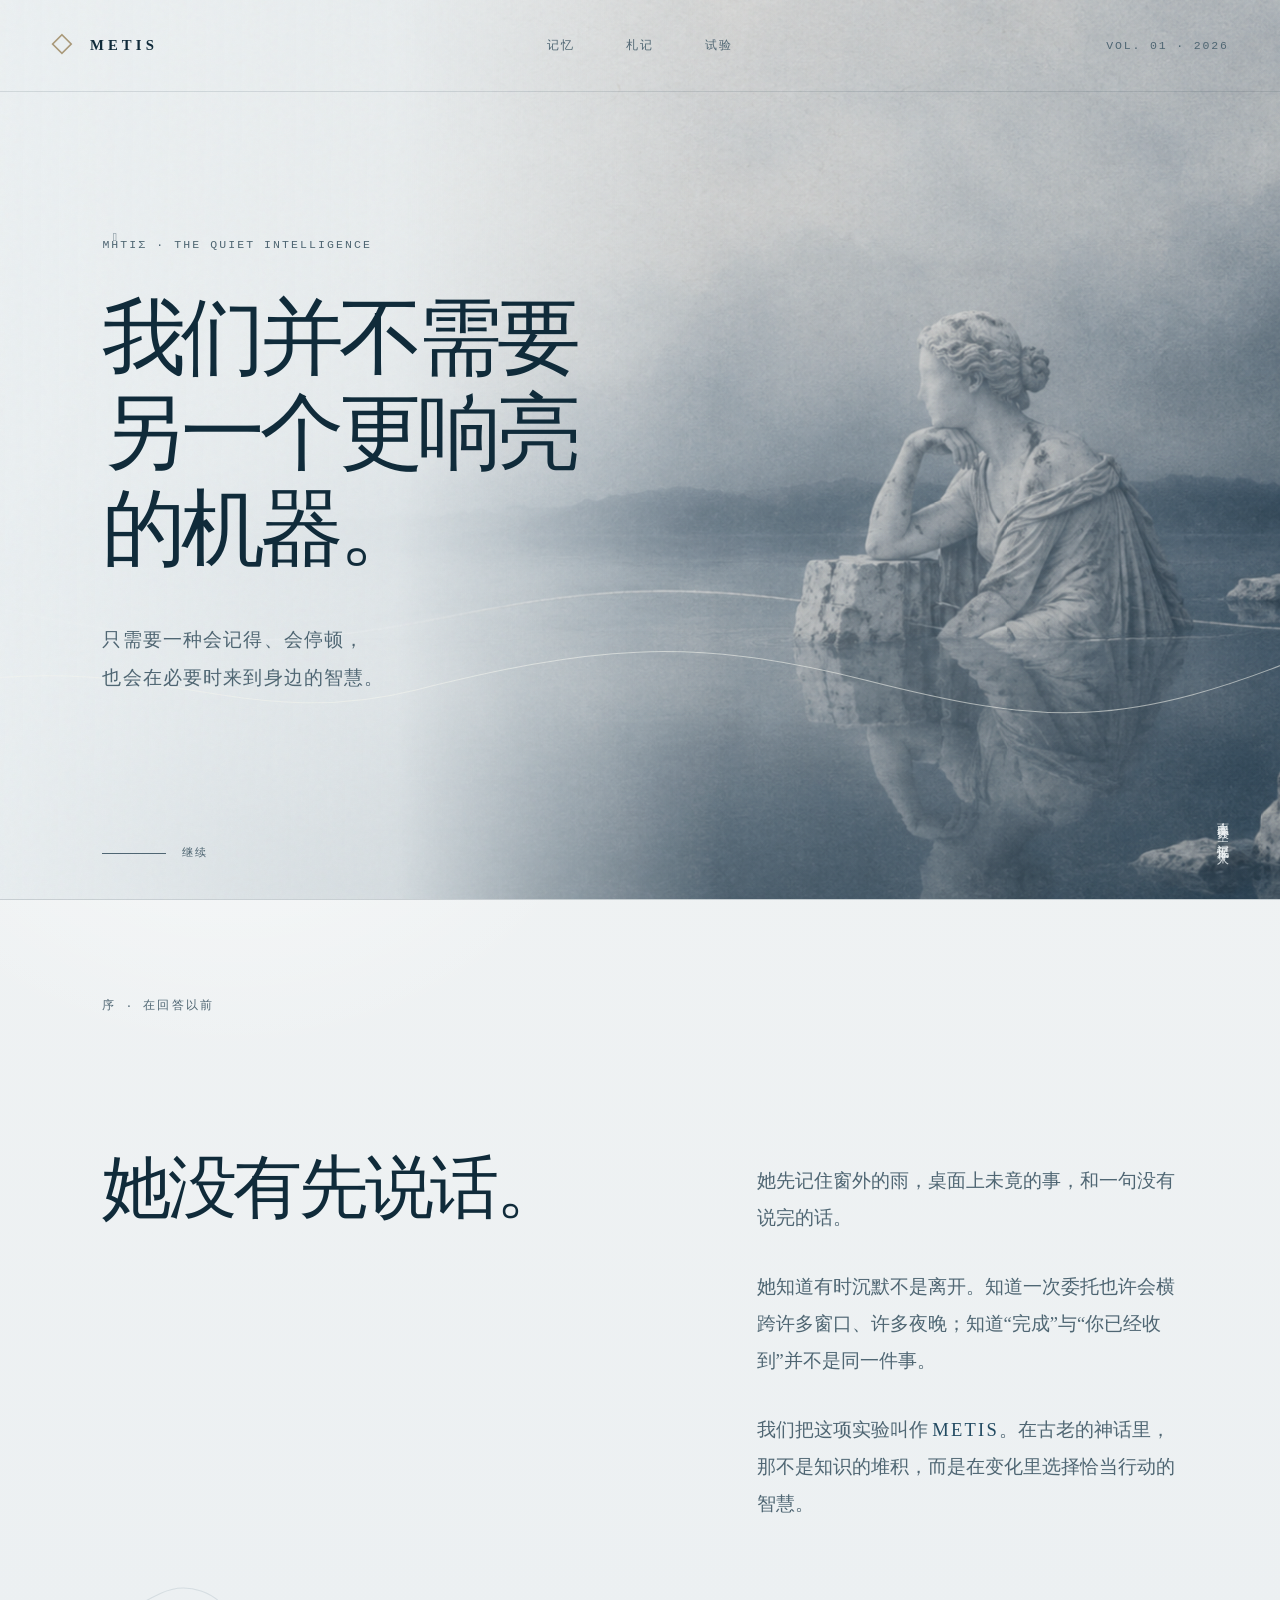
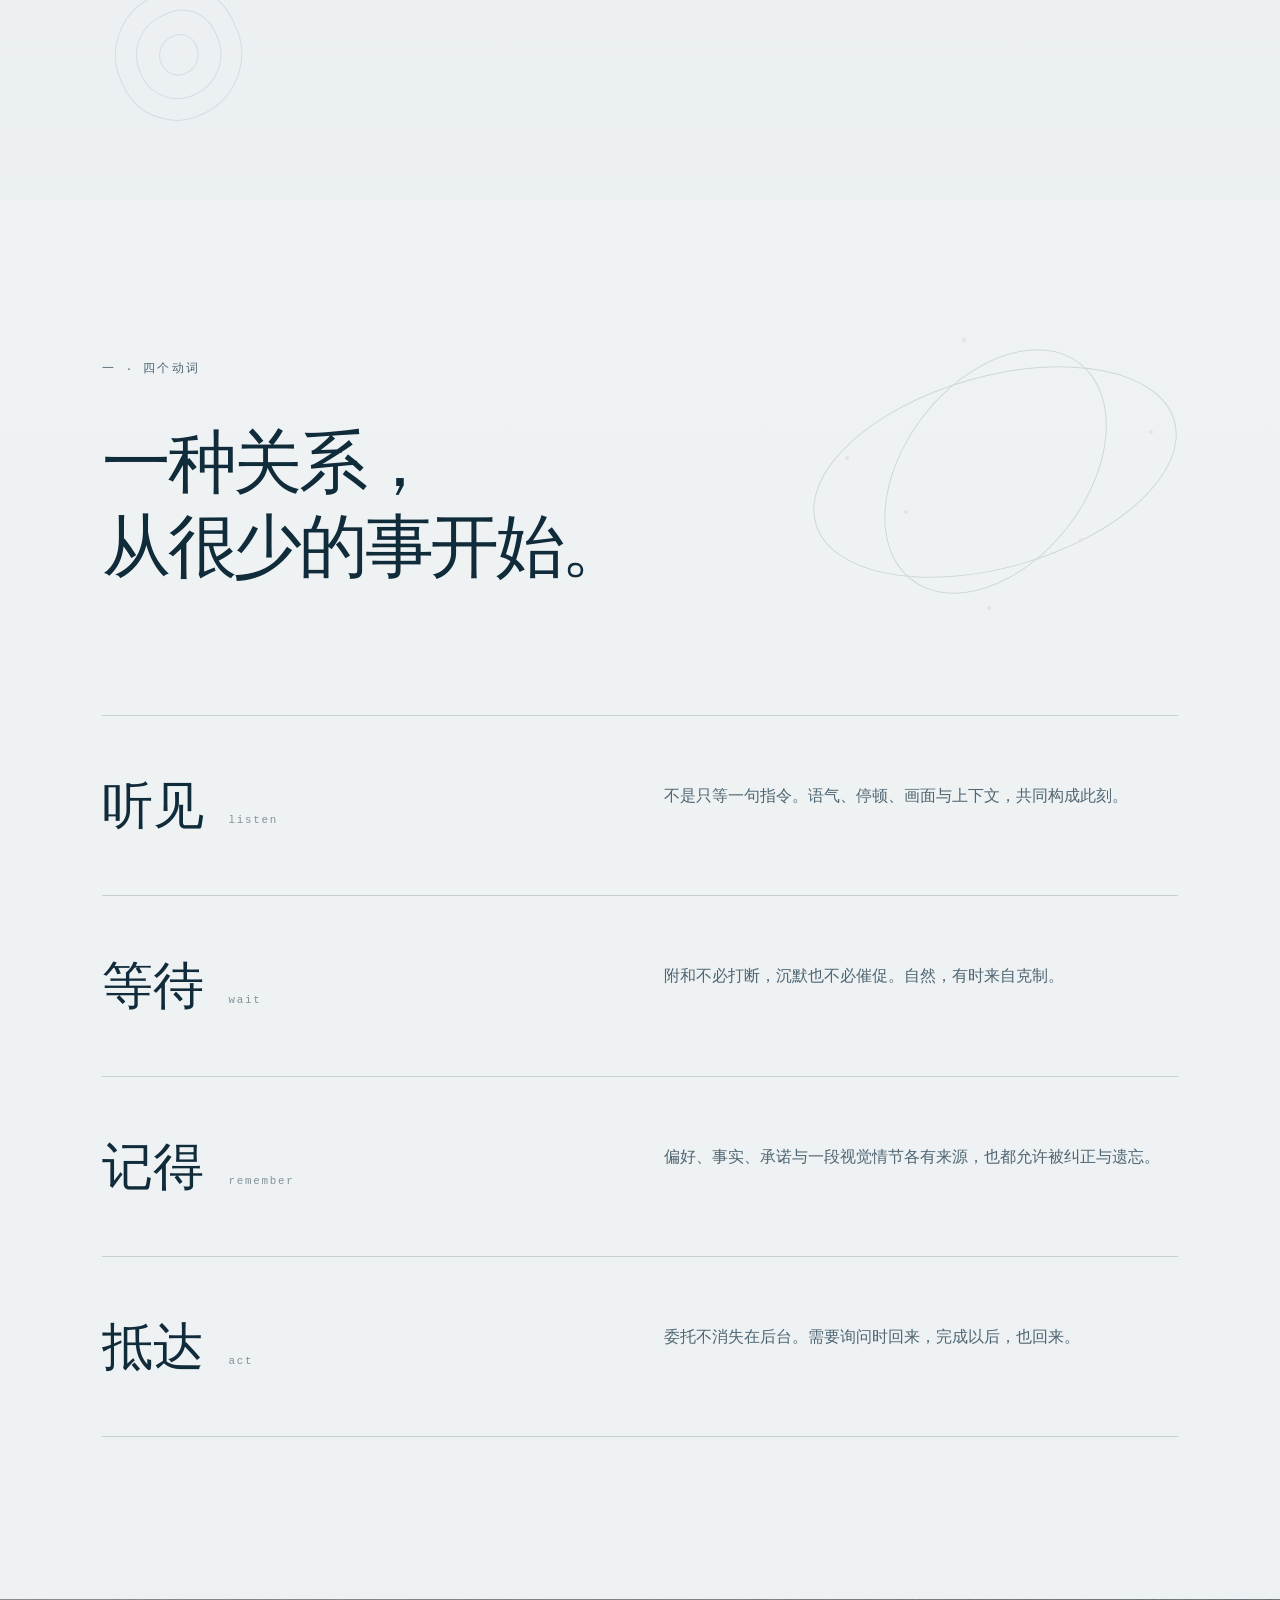
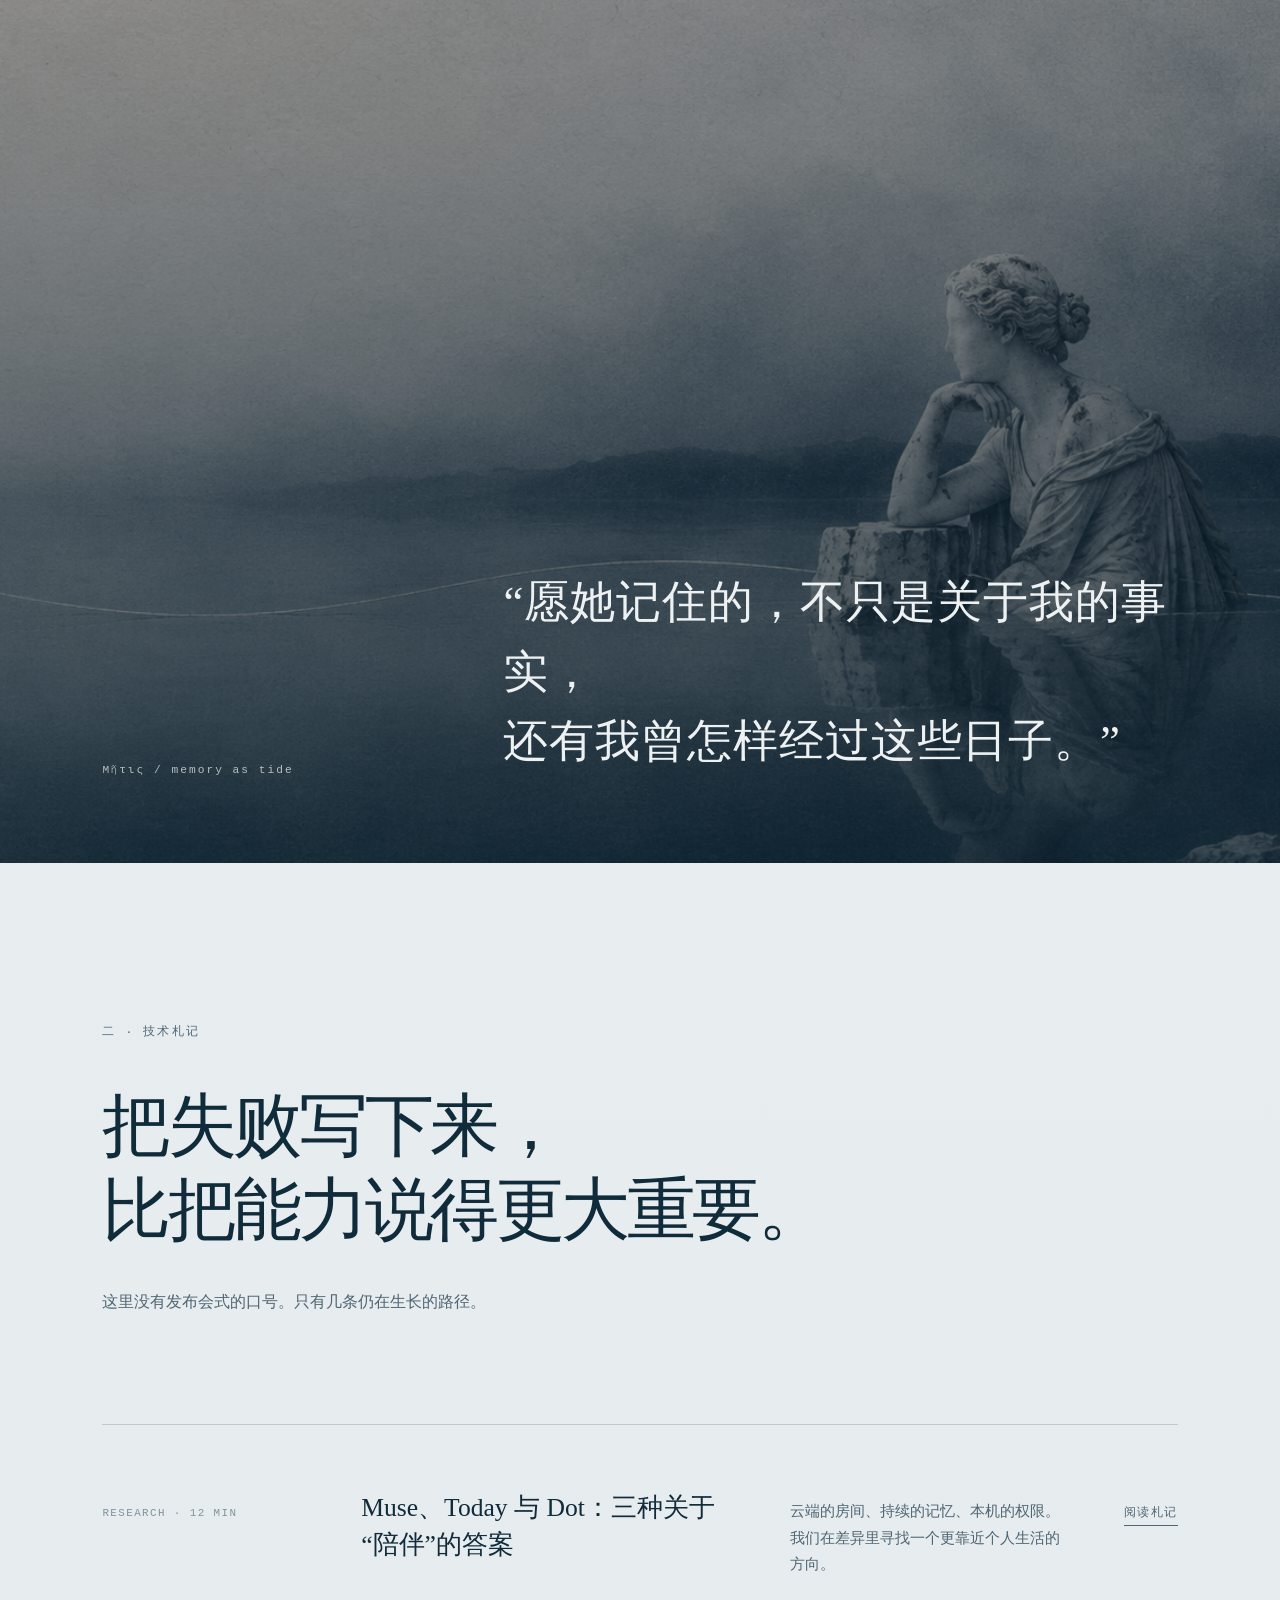
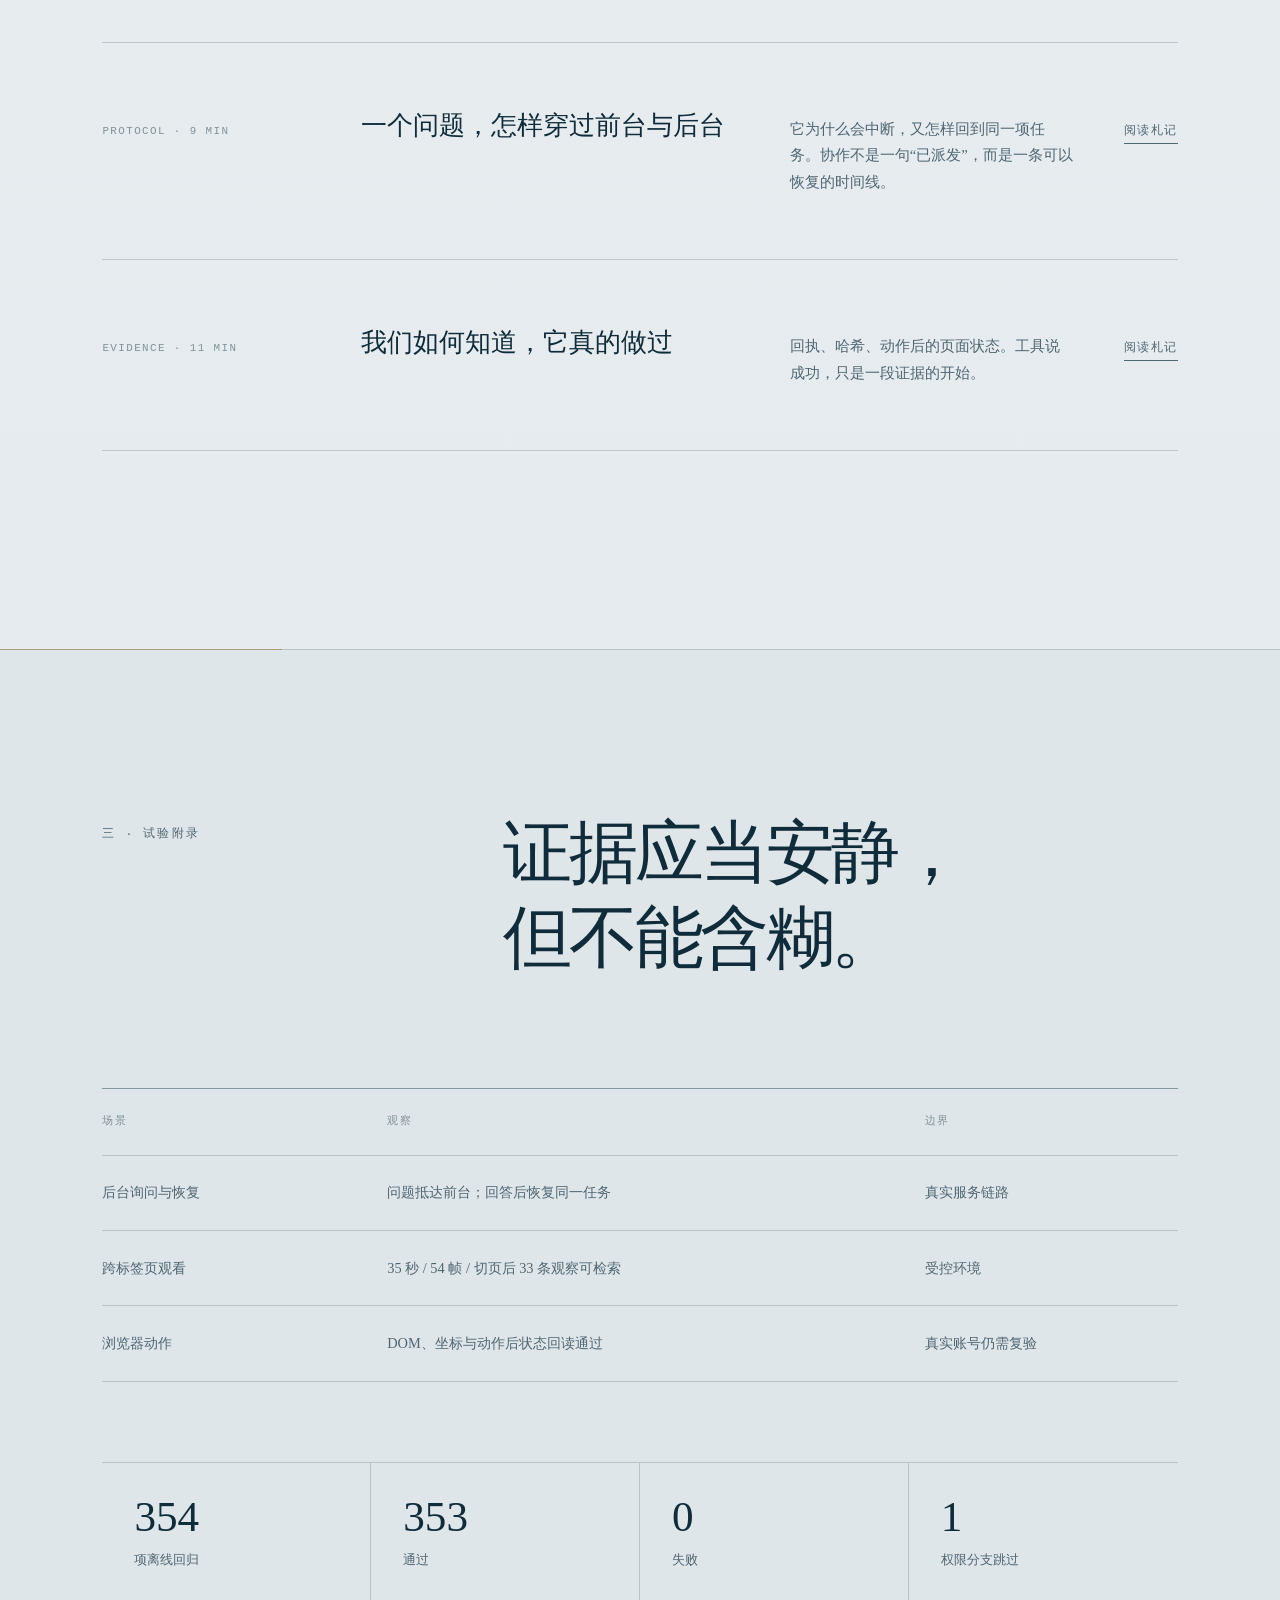
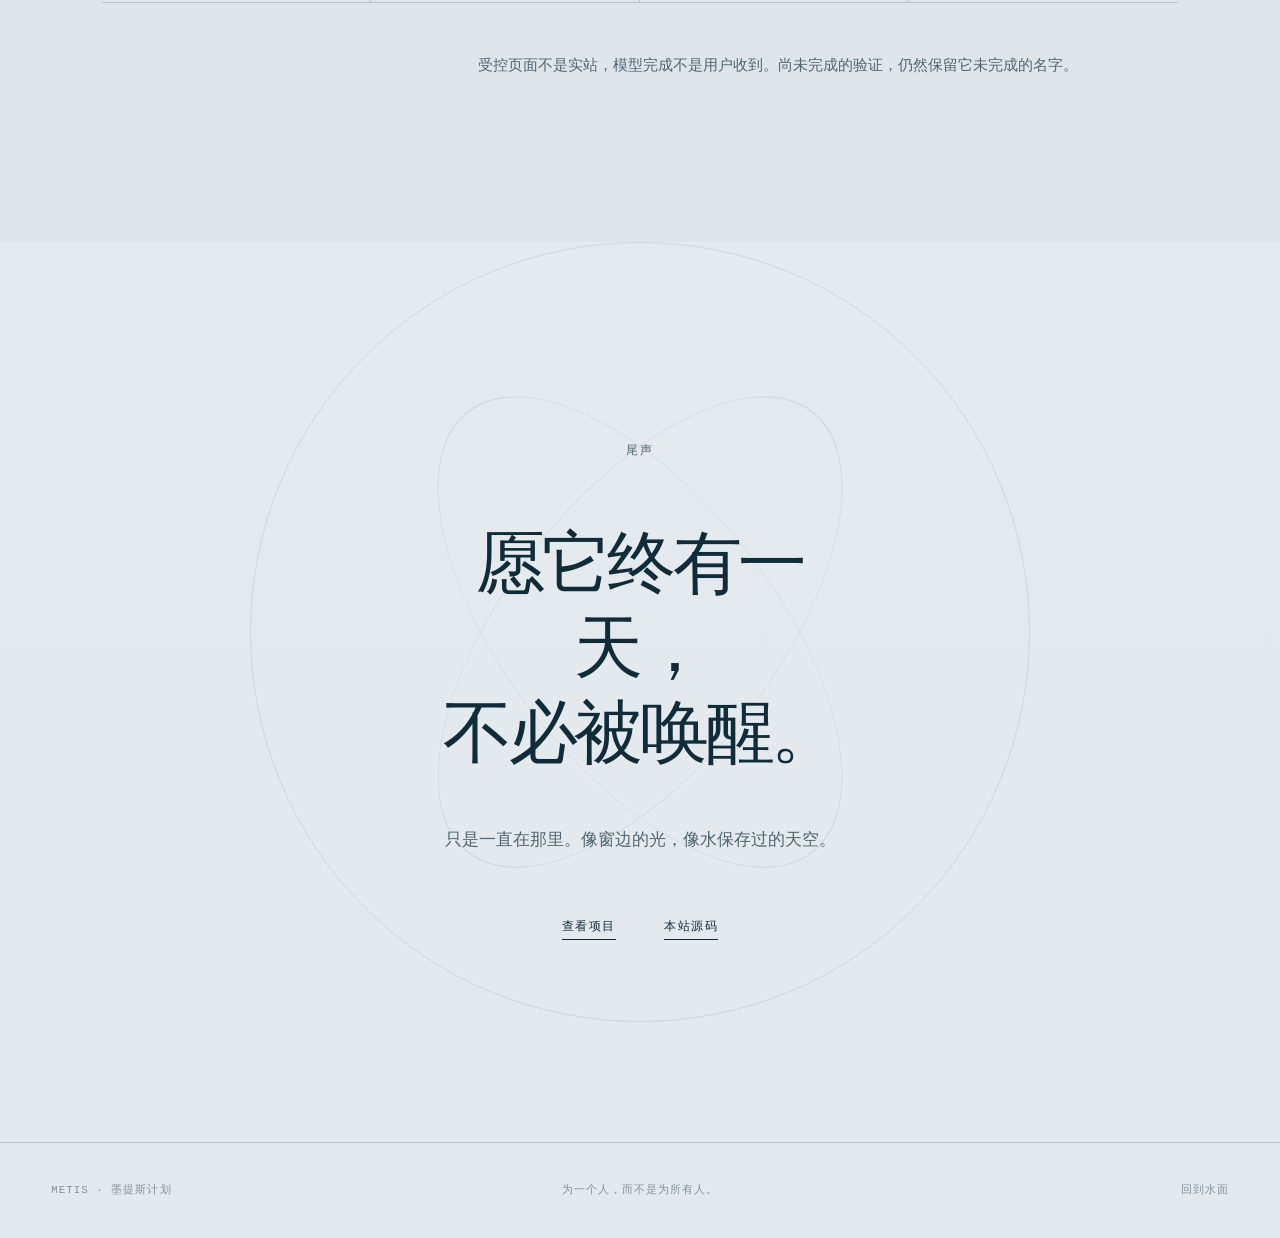
==== index.html @ 0e48fc1a "feat: publish the quiet METIS release site" ====
<!doctype html>
<html lang="zh-CN">
<head>
  <meta charset="utf-8">
  <meta name="viewport" content="width=device-width, initial-scale=1">
  <meta name="theme-color" content="#e9eef1">
  <meta name="description" content="METIS — 一种安静地靠近一个人的智慧。">
  <meta property="og:title" content="METIS · 墨提斯">
  <meta property="og:description" content="她先记住，再回答；先理解，再行动。">
  <meta property="og:type" content="website">
  <meta property="og:image" content="./assets/metis-tide.png">
  <title>METIS · 墨提斯</title>
  <link rel="stylesheet" href="./style.css">
  <script src="./script.js" defer></script>
</head>
<body>
  <a class="skip-link" href="#main">跳到正文</a>

  <header class="site-header" aria-label="页首">
    <a class="wordmark" href="#top" aria-label="METIS 首页">
      <span class="wordmark-mark" aria-hidden="true">◇</span>
      <span>METIS</span>
    </a>
    <nav class="site-nav" aria-label="主导航">
      <a href="#memory">记忆</a>
      <a href="#field-notes">札记</a>
      <a href="#evidence">试验</a>
    </nav>
    <span class="issue">VOL. 01 · 2026</span>
  </header>

  <main id="main">
    <section class="hero" id="top" aria-labelledby="hero-title">
      <div class="hero-image" aria-hidden="true">
        <img src="./assets/metis-tide.png" alt="" fetchpriority="high">
      </div>
      <div class="hero-wash" aria-hidden="true"></div>
      <svg class="hero-thread" viewBox="0 0 1440 520" preserveAspectRatio="none" aria-hidden="true">
        <path d="M-40 368 C 180 332, 276 438, 468 380 S 772 304, 972 366 S 1264 438, 1490 322"></path>
      </svg>

      <div class="hero-copy">
        <p class="eyebrow">Μῆτις · the quiet intelligence</p>
        <h1 id="hero-title">我们并不需要<br>另一个更响亮的机器。</h1>
        <p class="hero-lead">只需要一种会记得、会停顿，<br>也会在必要时来到身边的智慧。</p>
      </div>

      <p class="hero-caption">水面保存天空，记忆保存一个人。</p>
      <a class="scroll-cue" href="#prologue" aria-label="继续阅读"><span></span>继续</a>
    </section>

    <section class="prologue spacious" id="prologue" aria-labelledby="prologue-title">
      <div class="section-ornament shell" aria-hidden="true"></div>
      <p class="folio">序 · 在回答以前</p>
      <div class="prologue-grid reveal">
        <h2 id="prologue-title">她没有先说话。</h2>
        <div class="prose">
          <p>她先记住窗外的雨，桌面上未竟的事，和一句没有说完的话。</p>
          <p>她知道有时沉默不是离开。知道一次委托也许会横跨许多窗口、许多夜晚；知道“完成”与“你已经收到”并不是同一件事。</p>
          <p>我们把这项实验叫作 <em>METIS</em>。在古老的神话里，那不是知识的堆积，而是在变化里选择恰当行动的智慧。</p>
        </div>
      </div>
    </section>

    <section class="memory spacious" id="memory" aria-labelledby="memory-title">
      <div class="constellation" aria-hidden="true">
        <i></i><i></i><i></i><i></i><i></i><i></i>
      </div>
      <header class="section-intro reveal">
        <p class="folio">一 · 四个动词</p>
        <h2 id="memory-title">一种关系，<br>从很少的事开始。</h2>
      </header>

      <dl class="verbs">
        <div class="verb reveal">
          <dt><span>听见</span><small>listen</small></dt>
          <dd>不是只等一句指令。语气、停顿、画面与上下文，共同构成此刻。</dd>
        </div>
        <div class="verb reveal">
          <dt><span>等待</span><small>wait</small></dt>
          <dd>附和不必打断，沉默也不必催促。自然，有时来自克制。</dd>
        </div>
        <div class="verb reveal">
          <dt><span>记得</span><small>remember</small></dt>
          <dd>偏好、事实、承诺与一段视觉情节各有来源，也都允许被纠正与遗忘。</dd>
        </div>
        <div class="verb reveal">
          <dt><span>抵达</span><small>act</small></dt>
          <dd>委托不消失在后台。需要询问时回来，完成以后，也回来。</dd>
        </div>
      </dl>
    </section>

    <figure class="interlude reveal">
      <div class="interlude-image">
        <img src="./assets/metis-tide.png" alt="雾蓝色水面上，古典石像在远处静坐，银色细线横过水面" loading="lazy">
      </div>
      <figcaption>
        <span>Μῆτις / memory as tide</span>
        <blockquote>“愿她记住的，不只是关于我的事实，<br>还有我曾怎样经过这些日子。”</blockquote>
      </figcaption>
    </figure>

    <section class="field-notes spacious" id="field-notes" aria-labelledby="notes-title">
      <header class="section-intro reveal">
        <p class="folio">二 · 技术札记</p>
        <h2 id="notes-title">把失败写下来，<br>比把能力说得更大重要。</h2>
        <p class="intro-note">这里没有发布会式的口号。只有几条仍在生长的路径。</p>
      </header>

      <div class="notes-list">
        <a class="note reveal" href="https://github.com/Yetbye/CompanionAgent/blob/codex/edge-workspace/docs/stage2/PRODUCT_COMPARISON.md" target="_blank" rel="noreferrer">
          <span class="note-meta">RESEARCH · 12 MIN</span>
          <h3>Muse、Today 与 Dot：三种关于“陪伴”的答案</h3>
          <p>云端的房间、持续的记忆、本机的权限。我们在差异里寻找一个更靠近个人生活的方向。</p>
          <span class="note-link">阅读札记</span>
        </a>
        <a class="note reveal" href="https://github.com/Yetbye/CompanionAgent/blob/codex/edge-workspace/docs/stage2/PLAN.md" target="_blank" rel="noreferrer">
          <span class="note-meta">PROTOCOL · 9 MIN</span>
          <h3>一个问题，怎样穿过前台与后台</h3>
          <p>它为什么会中断，又怎样回到同一项任务。协作不是一句“已派发”，而是一条可以恢复的时间线。</p>
          <span class="note-link">阅读札记</span>
        </a>
        <a class="note reveal" href="https://github.com/Yetbye/CompanionAgent/blob/codex/edge-workspace/verification/README.md" target="_blank" rel="noreferrer">
          <span class="note-meta">EVIDENCE · 11 MIN</span>
          <h3>我们如何知道，它真的做过</h3>
          <p>回执、哈希、动作后的页面状态。工具说成功，只是一段证据的开始。</p>
          <span class="note-link">阅读札记</span>
        </a>
      </div>
    </section>

    <section class="evidence spacious" id="evidence" aria-labelledby="evidence-title">
      <div class="evidence-rule" aria-hidden="true"><span></span></div>
      <header class="evidence-heading reveal">
        <p class="folio">三 · 试验附录</p>
        <h2 id="evidence-title">证据应当安静，<br>但不能含糊。</h2>
      </header>

      <div class="ledger reveal" role="table" aria-label="METIS 阶段二试验记录">
        <div class="ledger-row ledger-head" role="row">
          <span role="columnheader">场景</span>
          <span role="columnheader">观察</span>
          <span role="columnheader">边界</span>
        </div>
        <div class="ledger-row" role="row">
          <span role="cell">后台询问与恢复</span>
          <span role="cell">问题抵达前台；回答后恢复同一任务</span>
          <span role="cell">真实服务链路</span>
        </div>
        <div class="ledger-row" role="row">
          <span role="cell">跨标签页观看</span>
          <span role="cell">35 秒 / 54 帧 / 切页后 33 条观察可检索</span>
          <span role="cell">受控环境</span>
        </div>
        <div class="ledger-row" role="row">
          <span role="cell">浏览器动作</span>
          <span role="cell">DOM、坐标与动作后状态回读通过</span>
          <span role="cell">真实账号仍需复验</span>
        </div>
      </div>

      <div class="test-footnote reveal">
        <p><strong>354</strong> 项离线回归</p>
        <p><strong>353</strong> 通过</p>
        <p><strong>0</strong> 失败</p>
        <p><strong>1</strong> 权限分支跳过</p>
      </div>
      <p class="boundary-note reveal">受控页面不是实站，模型完成不是用户收到。尚未完成的验证，仍然保留它未完成的名字。</p>
    </section>

    <section class="epilogue" aria-labelledby="epilogue-title">
      <div class="epilogue-orbit" aria-hidden="true"></div>
      <p class="folio">尾声</p>
      <h2 id="epilogue-title" class="reveal">愿它终有一天，<br>不必被唤醒。</h2>
      <p class="reveal">只是一直在那里。像窗边的光，像水保存过的天空。</p>
      <div class="epilogue-links reveal">
        <a href="https://github.com/Yetbye/CompanionAgent" target="_blank" rel="noreferrer">查看项目</a>
        <a href="https://github.com/Yetbye/metis" target="_blank" rel="noreferrer">本站源码</a>
      </div>
    </section>
  </main>

  <footer class="site-footer">
    <span>METIS · 墨提斯计划</span>
    <span>为一个人，而不是为所有人。</span>
    <a href="#top">回到水面</a>
  </footer>
</body>
</html>
---- style.css ----
:root {
  --paper: #e9eef1;
  --paper-soft: #f2f4f4;
  --paper-deep: #d9e1e5;
  --ink: #102b3a;
  --ink-soft: #4f6673;
  --ink-faint: #82929b;
  --blue: #234b62;
  --blue-deep: #0d3044;
  --silver: #a6b5bd;
  --old-gold: #a99979;
  --hairline: rgba(16, 43, 58, 0.18);
  --serif: "Noto Serif SC", "Songti SC", "STSong", Georgia, serif;
  --sans: "Noto Sans SC", "Microsoft YaHei", system-ui, sans-serif;
  --mono: "JetBrains Mono", "SFMono-Regular", Consolas, monospace;
  --ease: cubic-bezier(0.16, 1, 0.3, 1);
}

* { box-sizing: border-box; }

html {
  scroll-behavior: smooth;
  background: var(--paper);
}

body {
  margin: 0;
  color: var(--ink);
  background:
    radial-gradient(circle at 18% 8%, rgba(255,255,255,.72), transparent 28rem),
    linear-gradient(180deg, var(--paper-soft), var(--paper) 32%, #e3e9ec);
  font-family: var(--sans);
  font-size: 16px;
  line-height: 1.8;
  overflow-x: hidden;
}

body::before {
  content: "";
  position: fixed;
  inset: 0;
  z-index: 20;
  pointer-events: none;
  opacity: .18;
  background-image: url("data:image/svg+xml,%3Csvg viewBox='0 0 180 180' xmlns='http://www.w3.org/2000/svg'%3E%3Cfilter id='n'%3E%3CfeTurbulence type='fractalNoise' baseFrequency='.82' numOctaves='3' stitchTiles='stitch'/%3E%3C/filter%3E%3Crect width='100%25' height='100%25' filter='url(%23n)' opacity='.14'/%3E%3C/svg%3E");
  mix-blend-mode: multiply;
}

img { max-width: 100%; display: block; }
a { color: inherit; text-decoration: none; }

.skip-link {
  position: fixed;
  left: 1rem;
  top: -4rem;
  z-index: 100;
  padding: .65rem 1rem;
  color: var(--paper-soft);
  background: var(--blue-deep);
  transition: top .25s var(--ease);
}

.skip-link:focus { top: 1rem; }

.site-header {
  position: absolute;
  inset: 0 0 auto;
  z-index: 10;
  height: 92px;
  display: grid;
  grid-template-columns: 1fr auto 1fr;
  align-items: center;
  padding: 0 clamp(1.25rem, 4vw, 4.5rem);
  color: var(--ink);
  border-bottom: 1px solid rgba(16,43,58,.12);
}

.wordmark {
  justify-self: start;
  display: flex;
  gap: .85rem;
  align-items: center;
  font: 600 .92rem/1 var(--serif);
  letter-spacing: .28em;
}

.wordmark-mark { color: var(--old-gold); font-size: 1.3rem; }

.site-nav { display: flex; gap: clamp(1.7rem, 4vw, 3.8rem); }
.site-nav a,
.issue {
  font: .72rem/1 var(--mono);
  letter-spacing: .16em;
  color: var(--ink-soft);
}
.site-nav a { position: relative; padding: .5rem 0; }
.site-nav a::after {
  content: "";
  position: absolute;
  left: 0;
  right: 0;
  bottom: 0;
  height: 1px;
  background: var(--blue);
  transform: scaleX(0);
  transform-origin: right;
  transition: transform .5s var(--ease);
}
.site-nav a:hover::after,
.site-nav a:focus-visible::after { transform: scaleX(1); transform-origin: left; }
.issue { justify-self: end; }

.hero {
  position: relative;
  min-height: 100svh;
  isolation: isolate;
  overflow: hidden;
  border-bottom: 1px solid var(--hairline);
}

.hero-image {
  position: absolute;
  inset: 0;
  z-index: -3;
}
.hero-image img {
  width: 100%;
  height: 100%;
  object-fit: cover;
  object-position: center;
  filter: saturate(.78) contrast(.96) brightness(1.05);
  transform: scale(1.015);
  animation: settle 2.4s var(--ease) both;
}

.hero-wash {
  position: absolute;
  inset: 0;
  z-index: -2;
  background:
    linear-gradient(90deg, rgba(235,240,242,.98) 0%, rgba(235,240,242,.88) 31%, rgba(235,240,242,.2) 56%, rgba(20,45,58,.04) 100%),
    linear-gradient(180deg, rgba(239,243,244,.16), rgba(15,45,63,.15));
}

.hero-thread {
  position: absolute;
  z-index: -1;
  left: 0;
  right: 0;
  bottom: 12%;
  width: 100%;
  height: 42%;
  opacity: .62;
  pointer-events: none;
}
.hero-thread path {
  fill: none;
  stroke: rgba(244,245,239,.9);
  stroke-width: 1.4;
  stroke-dasharray: 1700;
  stroke-dashoffset: 1700;
  animation: draw 3.8s .4s var(--ease) forwards;
}

.hero-copy {
  position: absolute;
  left: clamp(1.5rem, 8vw, 9rem);
  top: 50%;
  width: min(44rem, 74vw);
  transform: translateY(-46%);
}

.eyebrow,
.folio {
  margin: 0 0 2.4rem;
  color: var(--ink-soft);
  font: .72rem/1.2 var(--mono);
  letter-spacing: .18em;
  text-transform: uppercase;
}

.hero h1 {
  margin: 0;
  max-width: 12ch;
  font: 400 clamp(3.2rem, 6.6vw, 7rem)/1.13 var(--serif);
  letter-spacing: -.06em;
  text-wrap: balance;
}

.hero-lead {
  margin: clamp(2rem, 5vh, 4rem) 0 0;
  color: var(--ink-soft);
  font: 400 clamp(1.05rem, 1.5vw, 1.35rem)/2 var(--serif);
  letter-spacing: .06em;
}

.hero-caption {
  position: absolute;
  right: clamp(1.5rem, 4vw, 4.5rem);
  bottom: 2.5rem;
  margin: 0;
  color: rgba(240,244,245,.9);
  font: .75rem/1 var(--serif);
  letter-spacing: .12em;
  writing-mode: vertical-rl;
}

.scroll-cue {
  position: absolute;
  left: clamp(1.5rem, 8vw, 9rem);
  bottom: 2.5rem;
  display: flex;
  gap: 1rem;
  align-items: center;
  color: var(--ink-soft);
  font: .69rem/1 var(--mono);
  letter-spacing: .18em;
}
.scroll-cue span { width: 4rem; height: 1px; background: currentColor; transition: width .5s var(--ease); }
.scroll-cue:hover span { width: 6rem; }

.spacious {
  position: relative;
  padding: clamp(8rem, 18vh, 14rem) clamp(1.5rem, 8vw, 9rem);
}

.prologue { min-height: 100vh; display: grid; align-content: center; }
.prologue > .folio { position: absolute; top: 11%; left: clamp(1.5rem, 8vw, 9rem); }
.prologue-grid {
  width: min(1120px, 100%);
  margin: auto;
  display: grid;
  grid-template-columns: 5fr 4fr;
  gap: clamp(3rem, 10vw, 9rem);
  align-items: start;
}
.prologue h2,
.section-intro h2,
.evidence-heading h2,
.epilogue h2 {
  margin: 0;
  font: 400 clamp(2.8rem, 5.4vw, 5.6rem)/1.22 var(--serif);
  letter-spacing: -.05em;
}
.prose { padding-top: 1rem; }
.prose p { margin: 0 0 2rem; color: var(--ink-soft); font: clamp(1.08rem, 1.45vw, 1.3rem)/2 var(--serif); }
.prose em { color: var(--blue); font-style: normal; letter-spacing: .12em; }

.shell {
  position: absolute;
  left: 9%;
  bottom: 9%;
  width: 8rem;
  height: 8rem;
  opacity: .11;
  pointer-events: none;
  border: 1px solid var(--blue);
  border-radius: 50% 42% 52% 46%;
  transform: rotate(-26deg);
}
.shell::before,
.shell::after { content: ""; position: absolute; border: 1px solid var(--blue); border-radius: inherit; }
.shell::before { inset: 16%; }
.shell::after { inset: 34%; }

.memory { min-height: 130vh; background: rgba(243,245,245,.5); overflow: hidden; }
.section-intro { max-width: 860px; }
.section-intro .folio { margin-bottom: 2.8rem; }
.intro-note { margin: 2.2rem 0 0; color: var(--ink-soft); font-family: var(--serif); }

.verbs {
  width: min(1080px, 100%);
  margin: clamp(7rem, 14vh, 12rem) 0 0 auto;
  border-top: 1px solid var(--hairline);
}
.verb {
  display: grid;
  grid-template-columns: 1fr 1fr;
  gap: 3rem;
  padding: clamp(2.4rem, 5vw, 4.8rem) 0;
  border-bottom: 1px solid var(--hairline);
}
.verb dt { display: flex; align-items: baseline; gap: 1.5rem; }
.verb dt span { font: 400 clamp(2.4rem, 4vw, 4.2rem)/1 var(--serif); }
.verb dt small { color: var(--ink-faint); font: .68rem/1 var(--mono); letter-spacing: .16em; }
.verb dd { margin: 0; max-width: 34rem; color: var(--ink-soft); font: 1.02rem/2 var(--serif); }

.constellation { position: absolute; right: 6%; top: 8%; width: 26rem; height: 20rem; opacity: .16; pointer-events: none; }
.constellation::before,
.constellation::after { content: ""; position: absolute; inset: 20% 5%; border: 1px solid var(--blue); border-radius: 50%; transform: rotate(-16deg); }
.constellation::after { inset: 7% 28%; transform: rotate(38deg); }
.constellation i { position: absolute; width: 4px; height: 4px; background: var(--old-gold); border-radius: 50%; }
.constellation i:nth-child(1) { left: 14%; top: 45%; }
.constellation i:nth-child(2) { left: 42%; top: 8%; }
.constellation i:nth-child(3) { right: 12%; top: 37%; }
.constellation i:nth-child(4) { left: 48%; bottom: 7%; }
.constellation i:nth-child(5) { right: 29%; bottom: 28%; }
.constellation i:nth-child(6) { left: 28%; top: 62%; }

.interlude { margin: 0; position: relative; min-height: 96vh; overflow: hidden; background: var(--blue-deep); }
.interlude-image { position: absolute; inset: -8%; }
.interlude-image img { width: 100%; height: 100%; object-fit: cover; object-position: center; filter: brightness(.72) saturate(.7) contrast(1.08); }
.interlude::after { content: ""; position: absolute; inset: 0; background: linear-gradient(180deg, rgba(7,33,48,.08), rgba(7,33,48,.52)); }
.interlude figcaption { position: absolute; z-index: 1; left: clamp(1.5rem, 8vw, 9rem); right: clamp(1.5rem, 8vw, 9rem); bottom: 10%; color: #edf1f2; display: grid; grid-template-columns: 1fr 2fr; gap: 4rem; align-items: end; }
.interlude figcaption span { font: .7rem/1 var(--mono); letter-spacing: .18em; opacity: .72; }
.interlude blockquote { margin: 0; font: 400 clamp(1.8rem, 3.5vw, 3.6rem)/1.55 var(--serif); letter-spacing: .02em; }

.field-notes { padding-bottom: clamp(9rem, 22vh, 18rem); }
.field-notes .section-intro { max-width: 900px; }
.notes-list { margin-top: clamp(6rem, 12vh, 10rem); border-top: 1px solid var(--hairline); }
.note { display: grid; grid-template-columns: 1.1fr 2fr 1.5fr auto; gap: clamp(1.5rem, 4vw, 4rem); align-items: baseline; padding: clamp(2.5rem, 5vw, 4.2rem) 0; border-bottom: 1px solid var(--hairline); transition: padding .6s var(--ease), color .4s var(--ease); }
.note:hover { padding-left: 1.2rem; color: var(--blue); }
.note-meta { color: var(--ink-faint); font: .68rem/1.4 var(--mono); letter-spacing: .13em; }
.note h3 { margin: 0; font: 400 clamp(1.4rem, 2vw, 2.1rem)/1.45 var(--serif); }
.note p { margin: 0; color: var(--ink-soft); font: .92rem/1.8 var(--serif); }
.note-link { white-space: nowrap; color: var(--ink-soft); font: .72rem/1 var(--mono); letter-spacing: .12em; border-bottom: 1px solid currentColor; padding-bottom: .4rem; }

.evidence { background: #dfe6e9; }
.evidence-rule { position: absolute; top: 0; left: 0; right: 0; height: 1px; background: var(--hairline); }
.evidence-rule span { display: block; width: 22%; height: 1px; background: var(--old-gold); }
.evidence-heading { display: grid; grid-template-columns: 1fr 2fr; gap: 4rem; align-items: start; }
.evidence-heading .folio { margin-top: 1rem; }
.ledger { margin-top: clamp(6rem, 12vh, 10rem); border-top: 1px solid rgba(16,43,58,.42); }
.ledger-row { display: grid; grid-template-columns: 1fr 2fr 1fr; gap: 2rem; padding: 1.6rem 0; border-bottom: 1px solid var(--hairline); color: var(--ink-soft); font: .9rem/1.6 var(--serif); }
.ledger-head { color: var(--ink-faint); font: .66rem/1.4 var(--mono); letter-spacing: .14em; text-transform: uppercase; }
.test-footnote { display: flex; flex-wrap: wrap; gap: 0; margin-top: 5rem; border-top: 1px solid var(--hairline); border-bottom: 1px solid var(--hairline); }
.test-footnote p { flex: 1 1 12rem; margin: 0; padding: 2rem; border-right: 1px solid var(--hairline); color: var(--ink-soft); font: .8rem/1.4 var(--mono); }
.test-footnote p:last-child { border-right: 0; }
.test-footnote strong { display: block; margin-bottom: .9rem; color: var(--ink); font: 400 2.7rem/1 var(--serif); }
.boundary-note { max-width: 700px; margin: 3rem 0 0 auto; color: var(--ink-soft); font: .95rem/1.9 var(--serif); }

.epilogue { position: relative; min-height: 100vh; display: grid; align-content: center; justify-items: center; padding: 8rem 1.5rem; text-align: center; overflow: hidden; }
.epilogue .folio { margin-bottom: 4rem; }
.epilogue h2 { max-width: 12ch; }
.epilogue > p:not(.folio) { margin: 3rem 0 0; color: var(--ink-soft); font: 1.05rem/2 var(--serif); }
.epilogue-links { display: flex; gap: 3rem; margin-top: 4rem; }
.epilogue-links a { padding-bottom: .4rem; border-bottom: 1px solid var(--ink); font: .72rem/1 var(--mono); letter-spacing: .14em; }
.epilogue-orbit { position: absolute; width: min(64vw, 780px); aspect-ratio: 1; border: 1px solid rgba(35,75,98,.1); border-radius: 50%; pointer-events: none; }
.epilogue-orbit::before,
.epilogue-orbit::after { content: ""; position: absolute; inset: 14%; border: 1px solid rgba(35,75,98,.1); border-radius: 50%; transform: rotate(38deg) scaleX(.48); }
.epilogue-orbit::after { transform: rotate(-38deg) scaleX(.48); }

.site-footer { min-height: 96px; display: grid; grid-template-columns: 1fr auto 1fr; align-items: center; gap: 2rem; padding: 0 clamp(1.5rem, 4vw, 4.5rem); border-top: 1px solid var(--hairline); color: var(--ink-faint); font: .67rem/1.5 var(--mono); letter-spacing: .1em; }
.site-footer span:nth-child(2) { text-align: center; }
.site-footer a { justify-self: end; }

.reveal { opacity: 0; transform: translateY(28px); transition: opacity 1.1s var(--ease), transform 1.1s var(--ease); }
.reveal.is-visible { opacity: 1; transform: translateY(0); }

@keyframes draw { to { stroke-dashoffset: 0; } }
@keyframes settle { from { opacity: 0; transform: scale(1.05); } to { opacity: 1; transform: scale(1.015); } }

@media (max-width: 900px) {
  .site-header { grid-template-columns: 1fr auto; height: 74px; }
  .site-nav { display: none; }
  .issue { font-size: .61rem; }
  .hero-copy { left: 1.5rem; width: calc(100% - 3rem); top: 43%; }
  .hero h1 { max-width: 9ch; font-size: clamp(3.3rem, 13vw, 5.6rem); }
  .hero-wash { background: linear-gradient(180deg, rgba(236,241,243,.92) 0%, rgba(236,241,243,.64) 48%, rgba(12,44,62,.12) 100%); }
  .hero-image img { object-position: 63% center; }
  .hero-lead { font-size: 1rem; line-height: 1.9; }
  .hero-caption { display: none; }
  .scroll-cue { left: 1.5rem; }
  .prologue-grid { grid-template-columns: 1fr; gap: 3.5rem; }
  .prologue > .folio { left: 1.5rem; }
  .verb { grid-template-columns: 1fr; gap: 1.5rem; }
  .constellation { width: 16rem; height: 13rem; opacity: .1; }
  .interlude { min-height: 84vh; }
  .interlude-image { inset: 0; }
  .interlude-image img { object-position: 68% center; }
  .interlude figcaption { grid-template-columns: 1fr; gap: 2rem; bottom: 8%; }
  .note { grid-template-columns: 1fr; gap: 1.2rem; }
  .note:hover { padding-left: 0; }
  .note p { max-width: 42rem; }
  .evidence-heading { grid-template-columns: 1fr; gap: 2rem; }
  .ledger-row { grid-template-columns: 1fr; gap: .6rem; padding: 2rem 0; }
  .ledger-head { display: none; }
  .ledger-row span:first-child { color: var(--ink); font-size: 1.05rem; }
  .site-footer { grid-template-columns: 1fr; padding-top: 2rem; padding-bottom: 2rem; text-align: center; }
  .site-footer a { justify-self: center; }
}

@media (max-width: 560px) {
  .wordmark { letter-spacing: .18em; }
  .issue { display: none; }
  .site-header { grid-template-columns: 1fr; }
  .hero h1 { font-size: clamp(3rem, 14vw, 4.6rem); line-height: 1.18; }
  .hero-lead br { display: none; }
  .spacious { padding-left: 1.5rem; padding-right: 1.5rem; }
  .prologue h2,
  .section-intro h2,
  .evidence-heading h2,
  .epilogue h2 { font-size: clamp(2.6rem, 12vw, 4rem); }
  .verb dt { justify-content: space-between; }
  .interlude blockquote { font-size: 1.65rem; }
  .test-footnote p { flex-basis: 50%; border-bottom: 1px solid var(--hairline); }
  .test-footnote p:nth-child(2n) { border-right: 0; }
  .epilogue-links { flex-direction: column; gap: 1.5rem; }
}

@media (prefers-reduced-motion: reduce) {
  *, *::before, *::after { scroll-behavior: auto !important; animation: none !important; transition-duration: .01ms !important; }
  .reveal { opacity: 1; transform: none; }
}
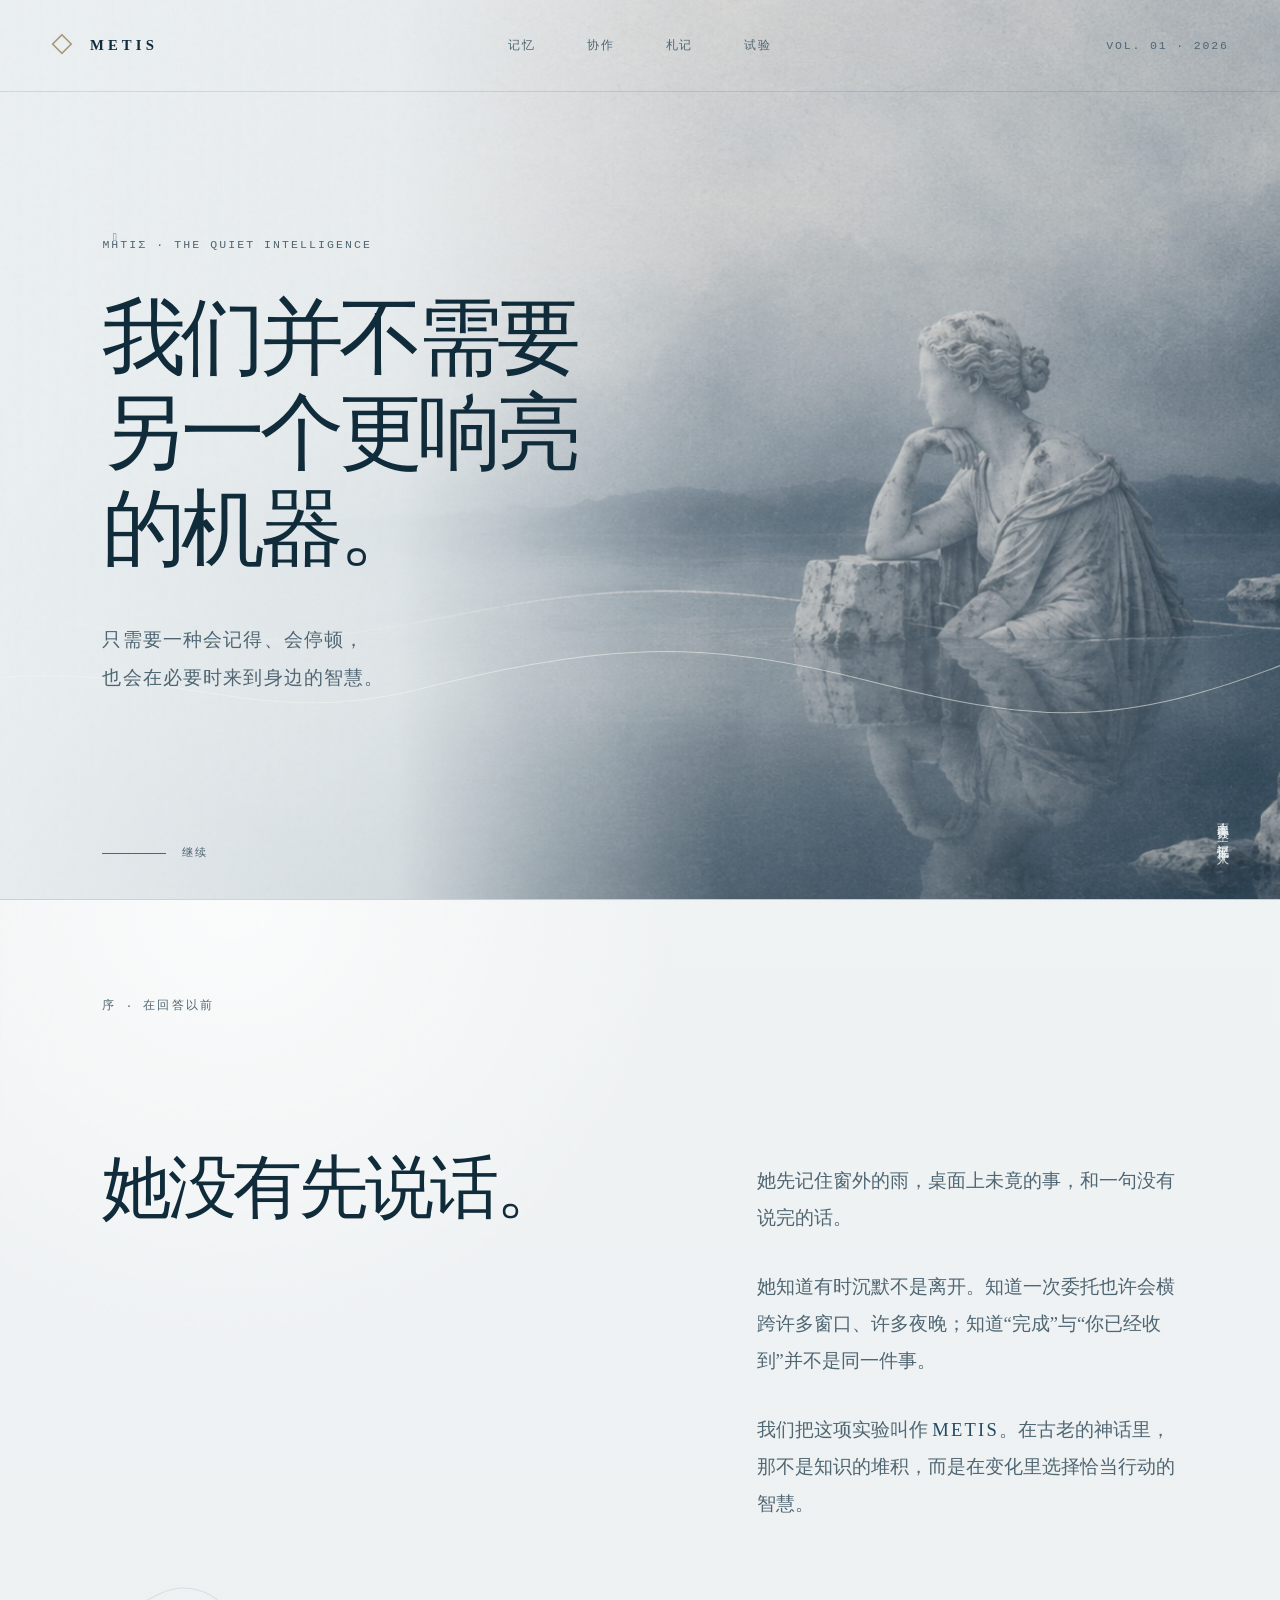
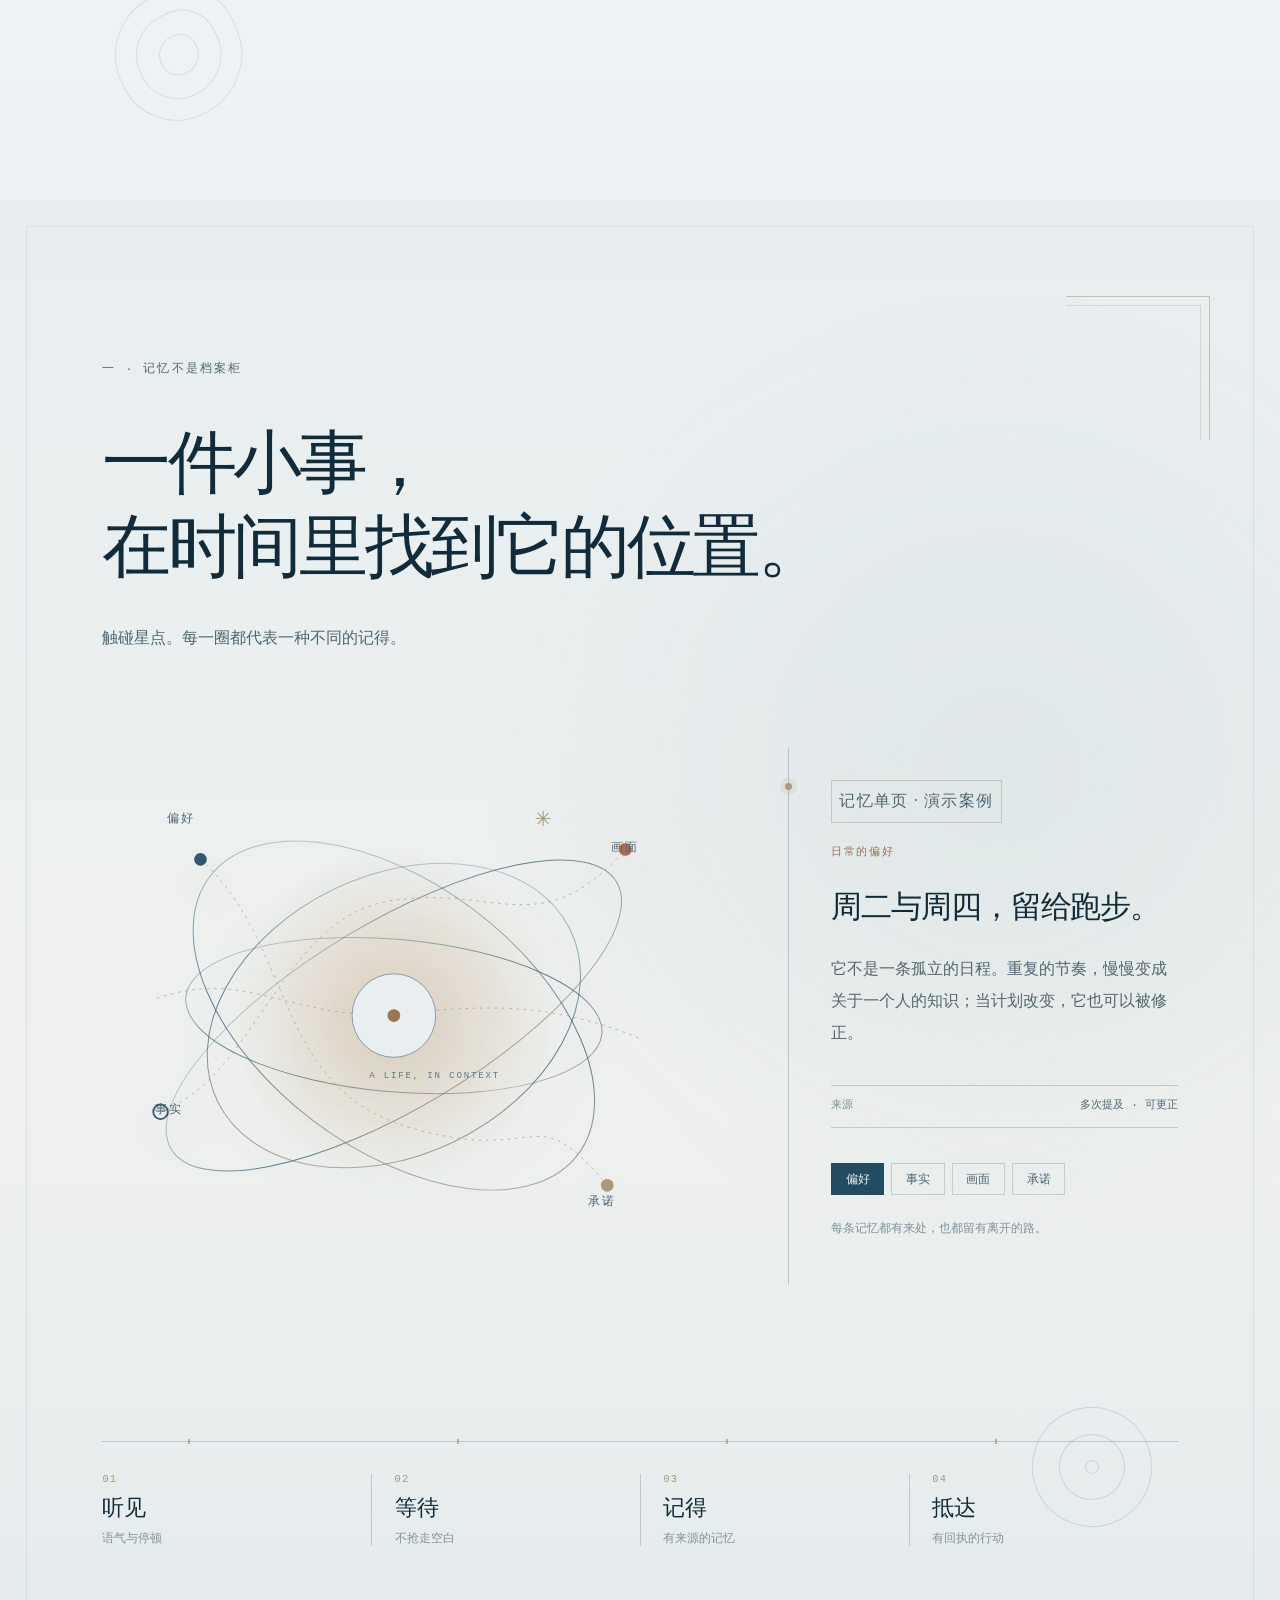
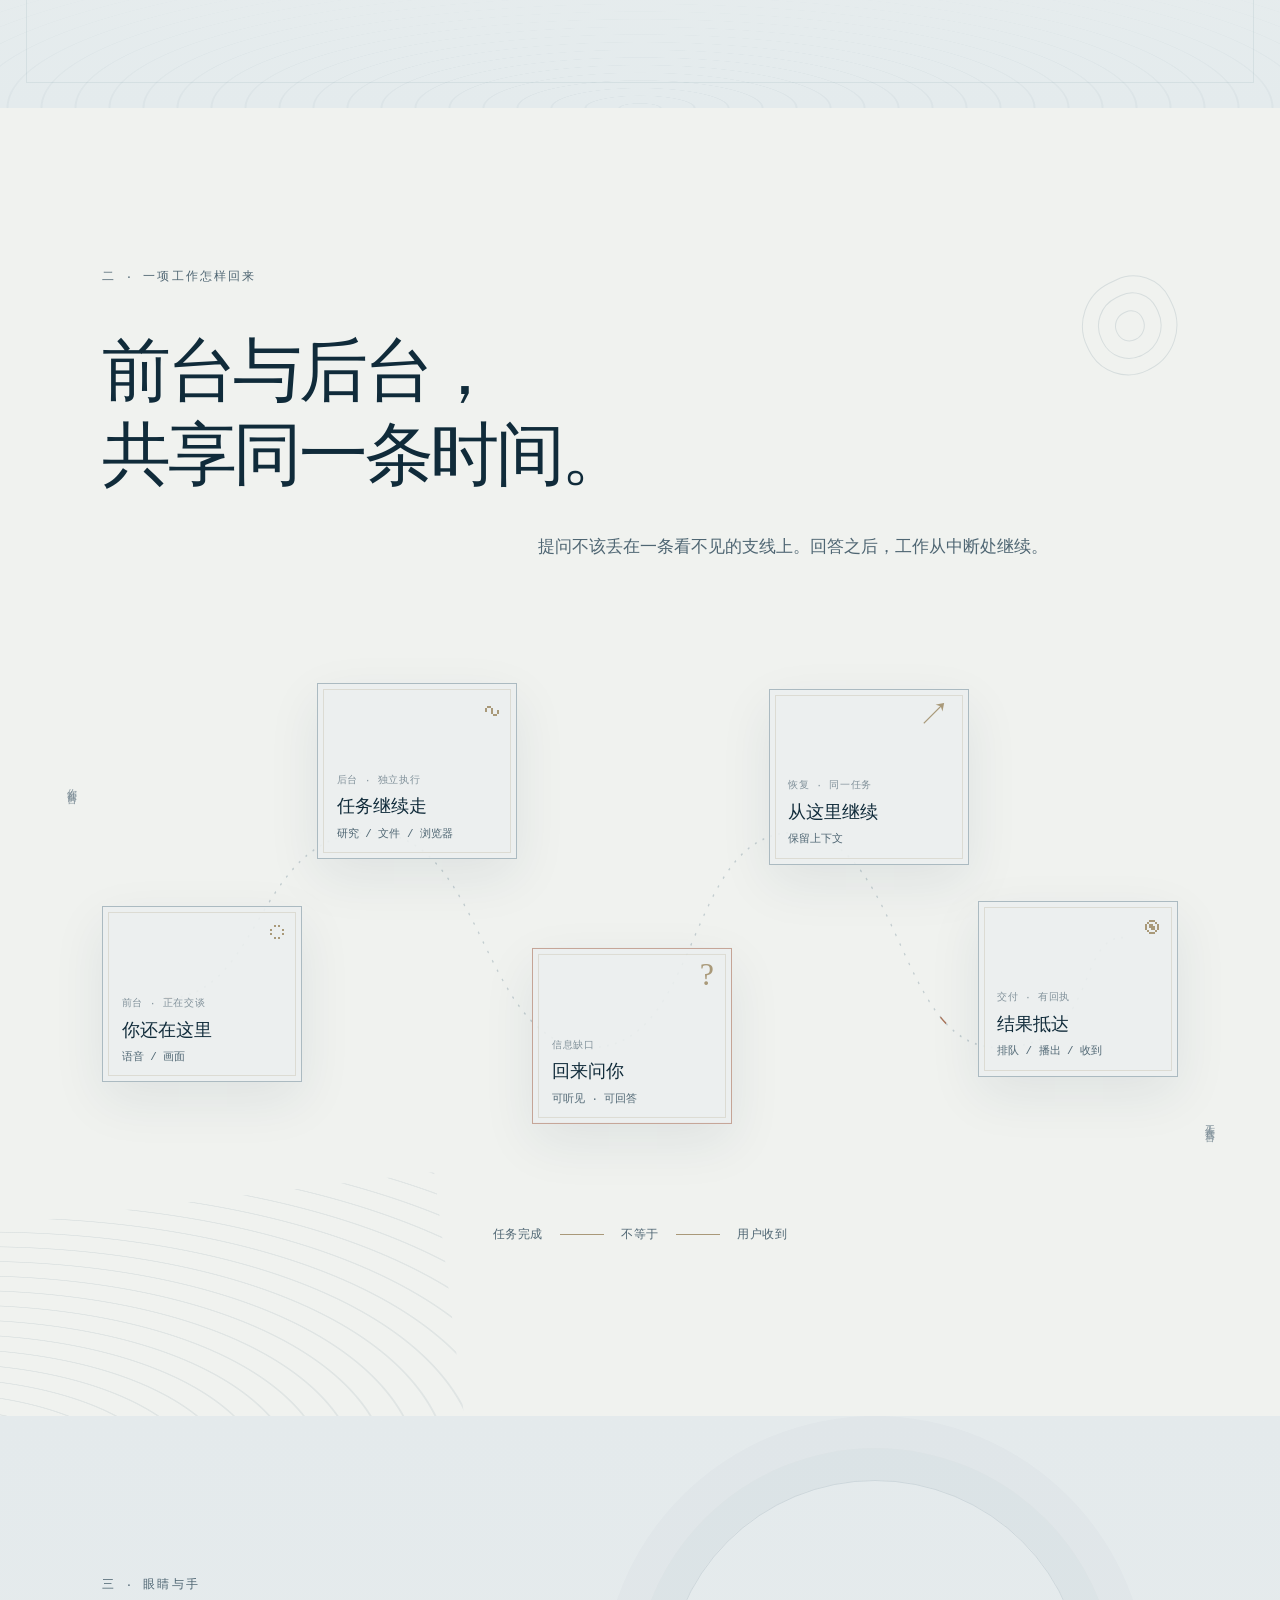
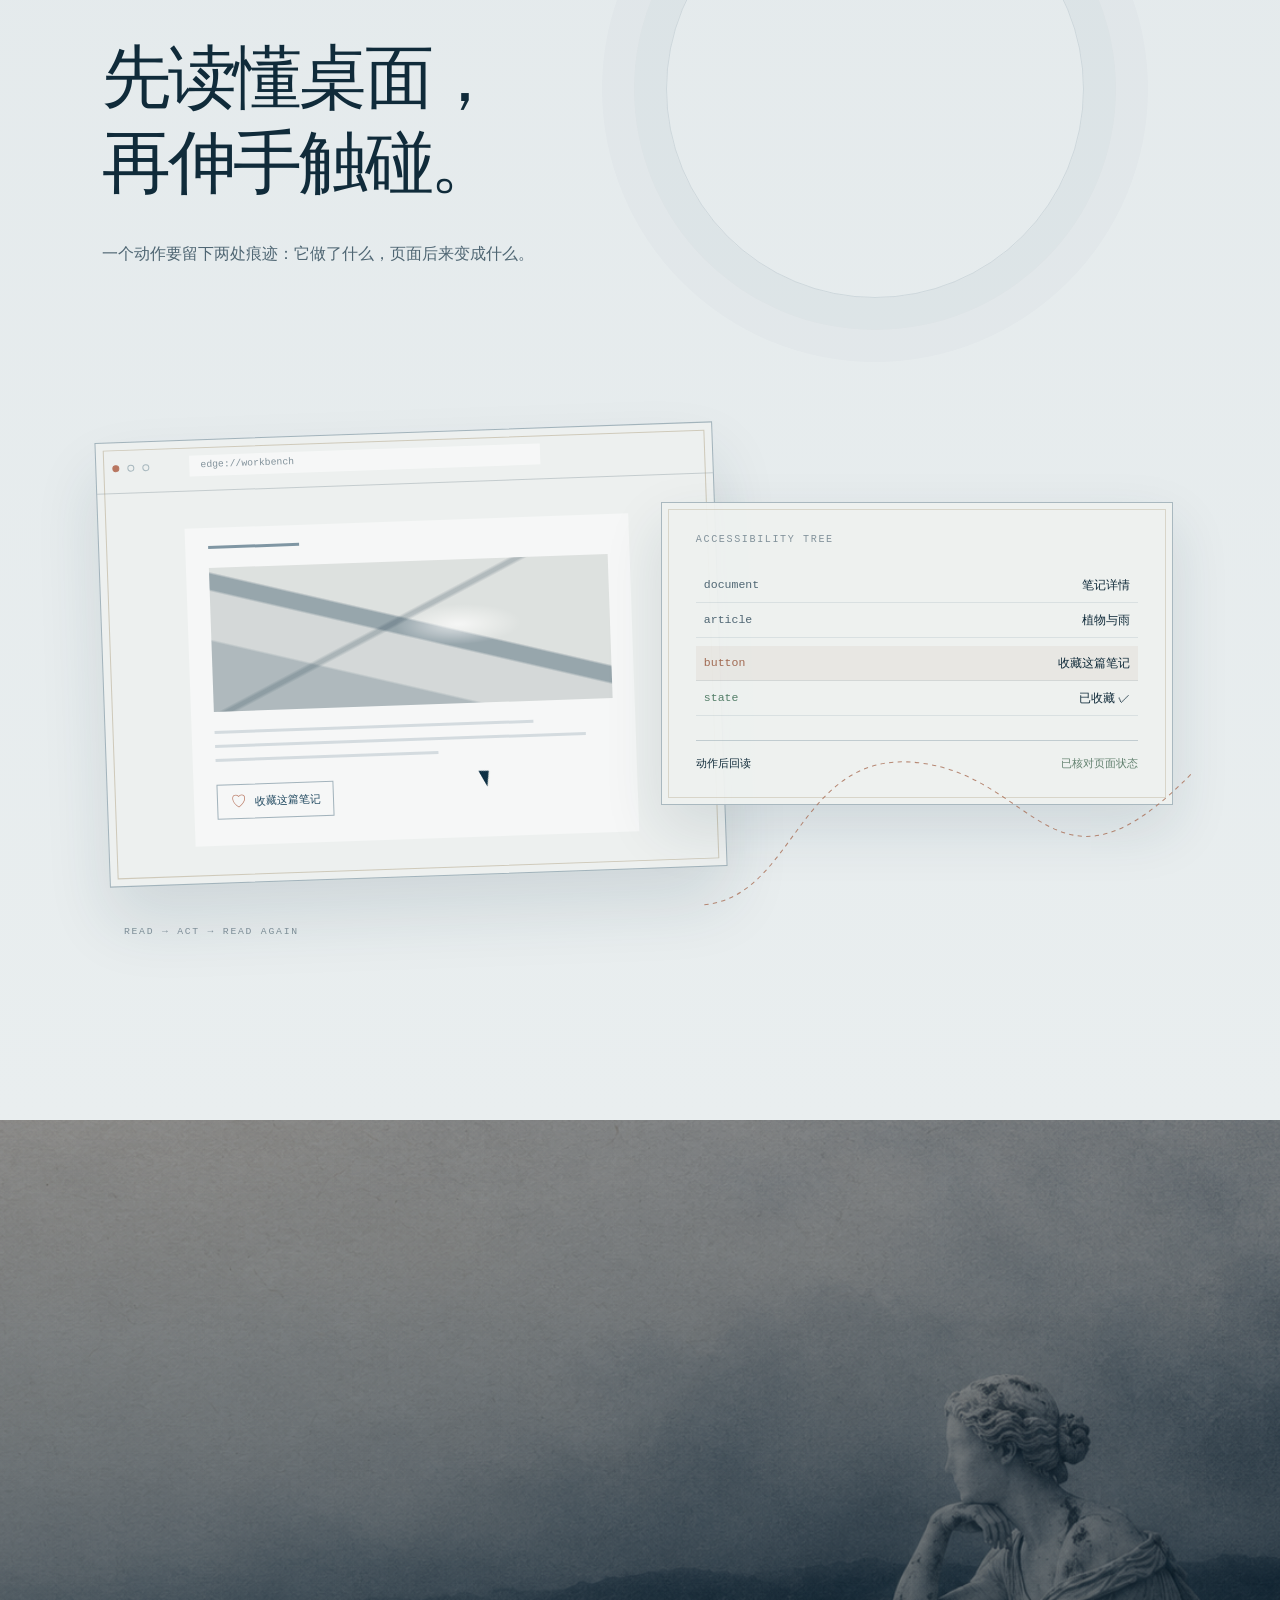
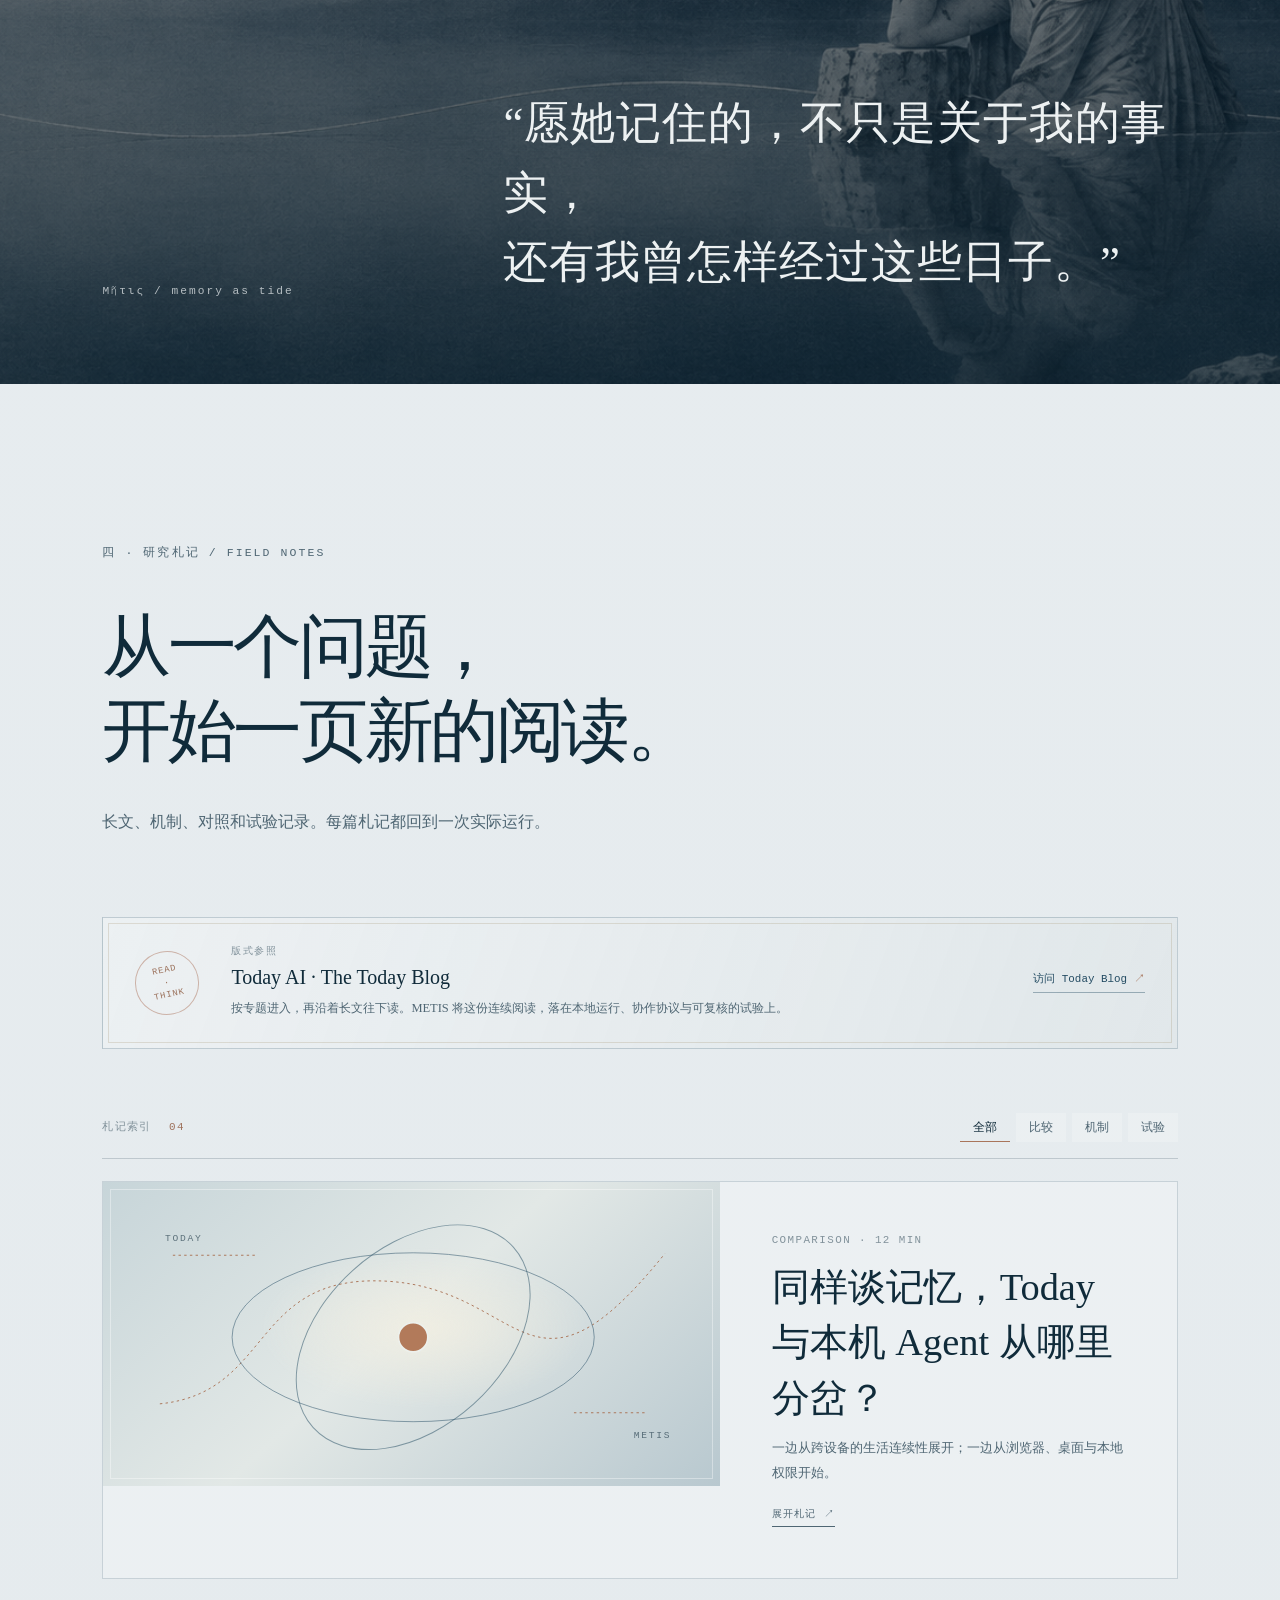
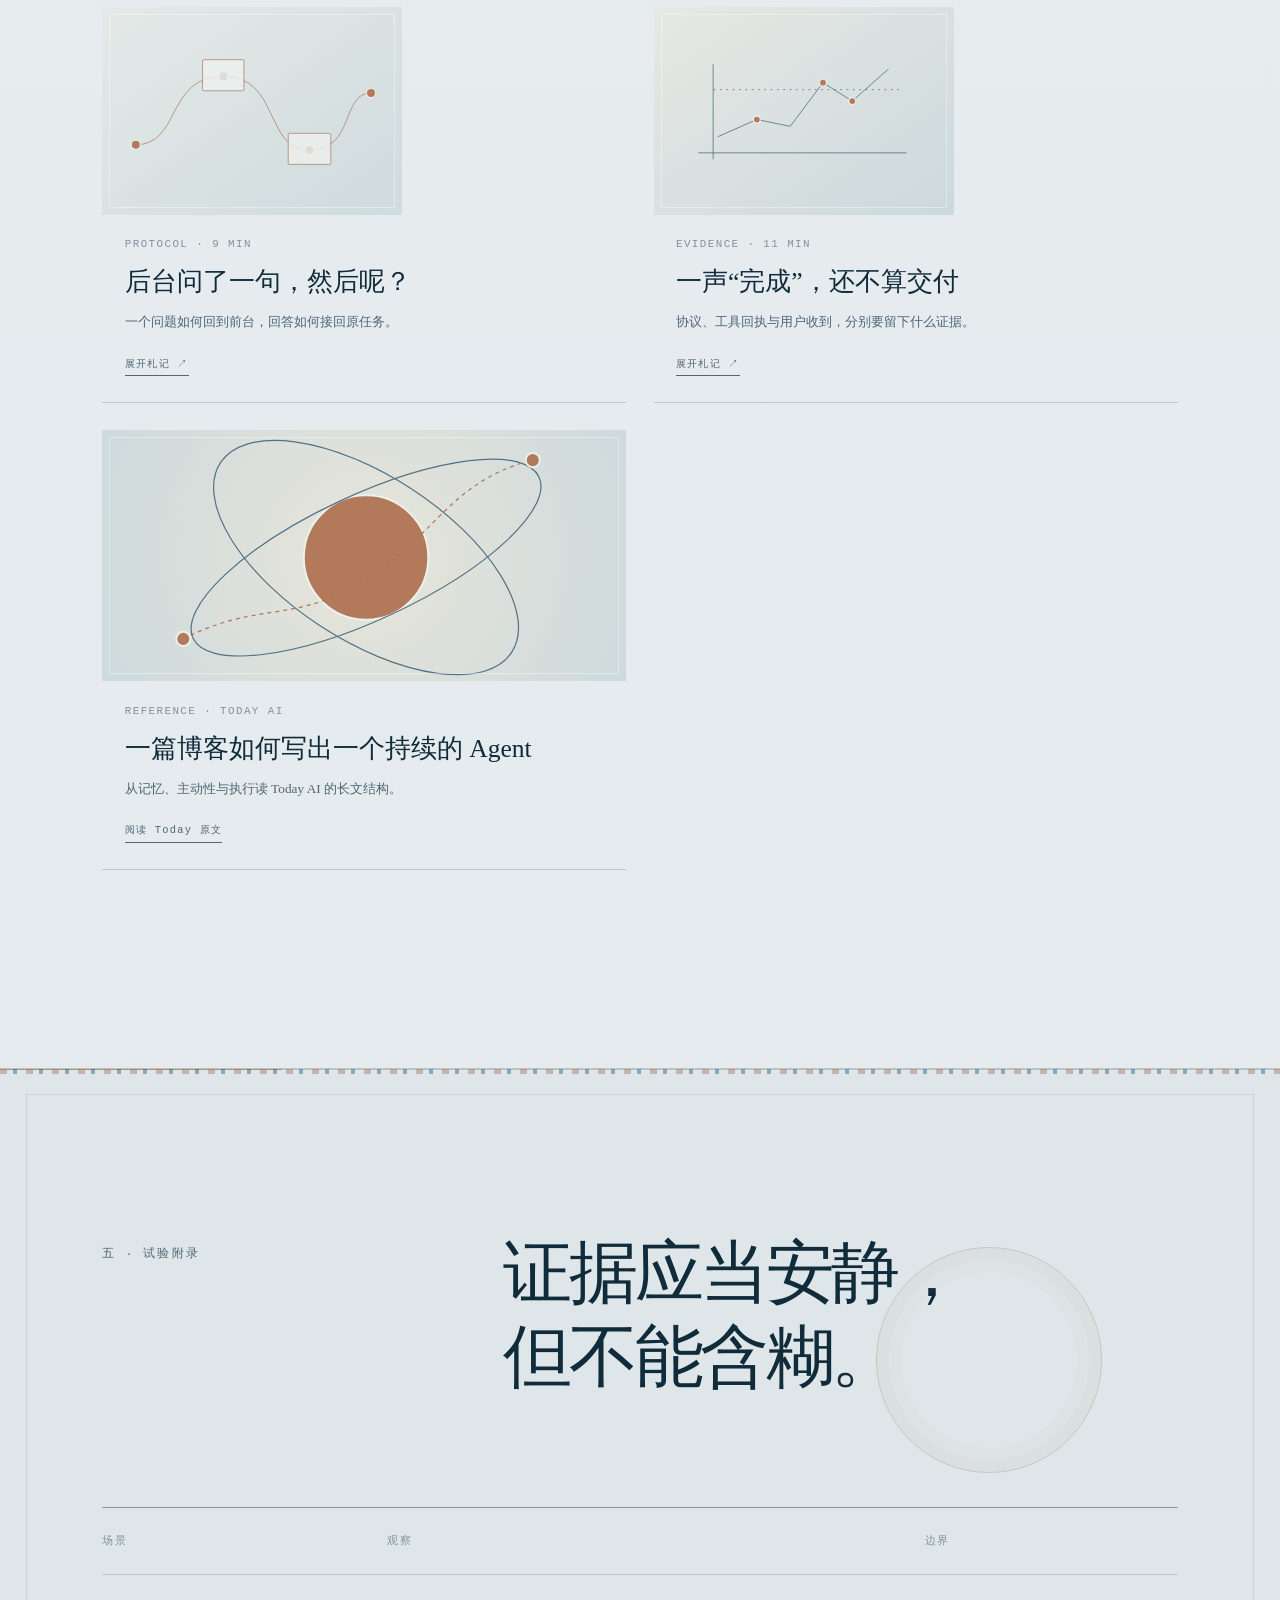
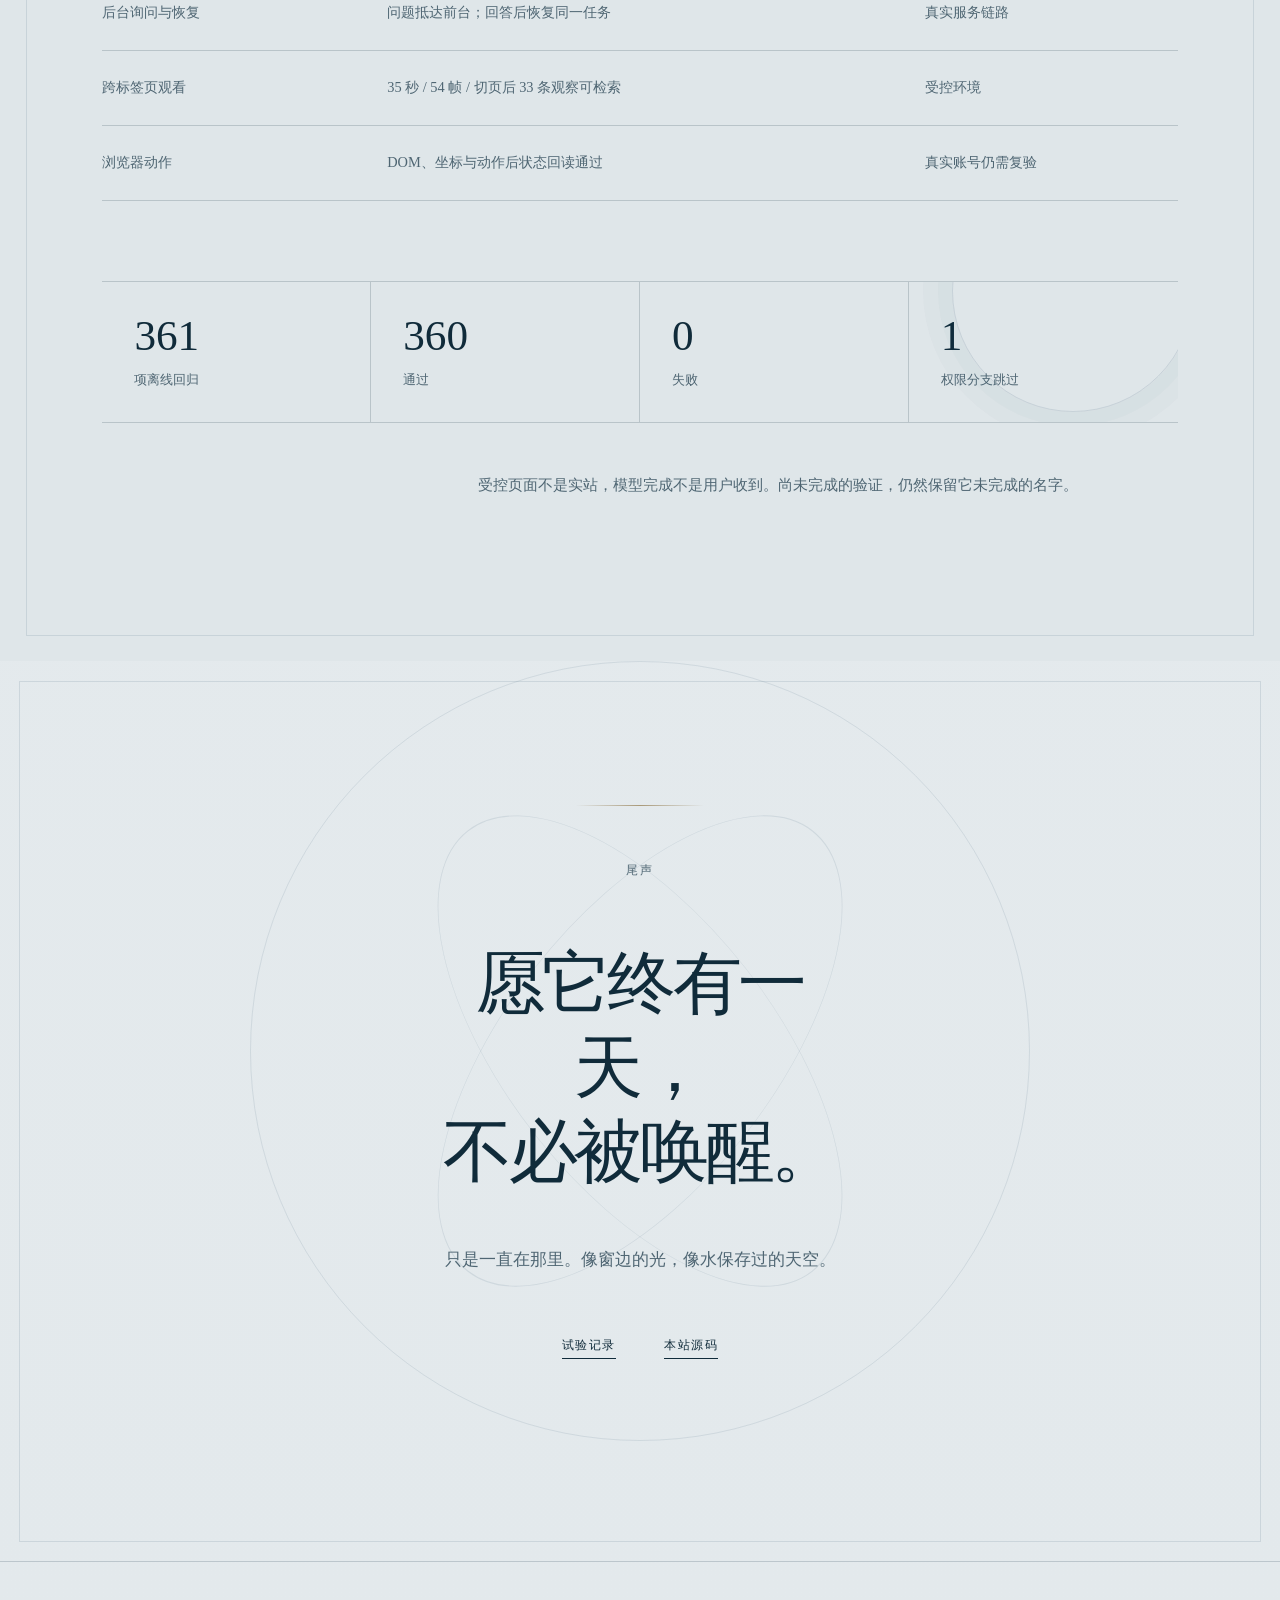
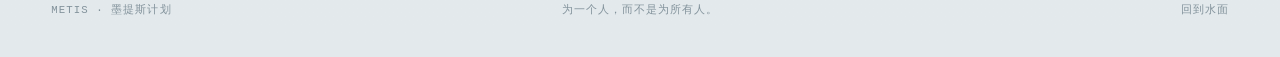
==== commit 458c4750: "Redesign editorial sections with diagrams and articles" ====
--- a/index.html
+++ b/index.html
@@ -23,6 +23,7 @@
     </a>
     <nav class="site-nav" aria-label="主导航">
       <a href="#memory">记忆</a>
+      <a href="#collaboration">协作</a>
       <a href="#field-notes">札记</a>
       <a href="#evidence">试验</a>
     </nav>
@@ -63,32 +64,125 @@
     </section>
 
     <section class="memory spacious" id="memory" aria-labelledby="memory-title">
-      <div class="constellation" aria-hidden="true">
-        <i></i><i></i><i></i><i></i><i></i><i></i>
-      </div>
+      <div class="shell memory-shell" aria-hidden="true"></div>
+      <div class="greek-corner greek-corner-top" aria-hidden="true"></div>
       <header class="section-intro reveal">
-        <p class="folio">一 · 四个动词</p>
-        <h2 id="memory-title">一种关系，<br>从很少的事开始。</h2>
-      </header>
-
-      <dl class="verbs">
-        <div class="verb reveal">
-          <dt><span>听见</span><small>listen</small></dt>
-          <dd>不是只等一句指令。语气、停顿、画面与上下文，共同构成此刻。</dd>
-        </div>
-        <div class="verb reveal">
-          <dt><span>等待</span><small>wait</small></dt>
-          <dd>附和不必打断，沉默也不必催促。自然，有时来自克制。</dd>
-        </div>
-        <div class="verb reveal">
-          <dt><span>记得</span><small>remember</small></dt>
-          <dd>偏好、事实、承诺与一段视觉情节各有来源，也都允许被纠正与遗忘。</dd>
-        </div>
-        <div class="verb reveal">
-          <dt><span>抵达</span><small>act</small></dt>
-          <dd>委托不消失在后台。需要询问时回来，完成以后，也回来。</dd>
-        </div>
-      </dl>
+        <p class="folio">一 · 记忆不是档案柜</p>
+        <h2 id="memory-title">一件小事，<br>在时间里找到它的位置。</h2>
+        <p class="intro-note">触碰星点。每一圈都代表一种不同的记得。</p>
+      </header>
+
+      <div class="memory-atlas reveal">
+        <div class="memory-orbit" aria-label="个人记忆关系图">
+          <svg class="memory-constellation" viewBox="0 0 720 640" role="img" aria-labelledby="memory-visual-title memory-visual-desc">
+            <title id="memory-visual-title">记忆的潮汐图</title>
+            <desc id="memory-visual-desc">四条椭圆轨道代表偏好、事实、视觉情节和承诺，围绕一个人的日常缓慢交叠。</desc>
+            <defs>
+              <radialGradient id="memory-glow"><stop stop-color="#d1ad82" stop-opacity=".44"/><stop offset="1" stop-color="#d1ad82" stop-opacity="0"/></radialGradient>
+              <linearGradient id="orbit-ink" x1="0" y1="0" x2="1" y2="1"><stop stop-color="#31596f" stop-opacity=".1"/><stop offset=".52" stop-color="#31596f" stop-opacity=".76"/><stop offset="1" stop-color="#a96f56" stop-opacity=".44"/></linearGradient>
+            </defs>
+            <circle cx="360" cy="320" r="182" fill="url(#memory-glow)"/>
+            <g class="orbit-lines" fill="none" stroke="url(#orbit-ink)">
+              <ellipse cx="360" cy="320" rx="286" ry="102" transform="rotate(-31 360 320)"/>
+              <ellipse cx="360" cy="320" rx="254" ry="146" transform="rotate(37 360 320)"/>
+              <ellipse cx="360" cy="320" rx="230" ry="84" transform="rotate(5 360 320)"/>
+              <ellipse cx="360" cy="320" rx="154" ry="216" transform="rotate(64 360 320)"/>
+            </g>
+            <g class="memory-filaments" fill="none" stroke="#a99979" stroke-opacity=".7">
+              <path d="M102 426 C205 392 236 214 354 194 S521 243 615 137"/>
+              <path d="M147 148 C251 242 227 399 376 443 S511 406 595 507"/>
+              <path d="M99 301 C192 269 244 319 335 318 S504 293 633 346"/>
+            </g>
+            <circle cx="360" cy="320" r="46" fill="#e9eef1" stroke="#31596f" stroke-opacity=".55"/>
+            <circle cx="360" cy="320" r="7" fill="#9b7651"/>
+            <circle class="memory-node node-fact" cx="103" cy="426" r="8"/>
+            <circle class="memory-node node-scene" cx="615" cy="137" r="8"/>
+            <circle class="memory-node node-promise" cx="595" cy="507" r="8"/>
+            <circle class="memory-node node-preference" cx="147" cy="148" r="8"/>
+            <text x="333" y="389" class="orbit-caption">A LIFE, IN CONTEXT</text>
+          </svg>
+          <span class="orbit-label label-fact">事实</span>
+          <span class="orbit-label label-scene">画面</span>
+          <span class="orbit-label label-promise">承诺</span>
+          <span class="orbit-label label-preference">偏好</span>
+          <span class="atlas-cross" aria-hidden="true">✳</span>
+        </div>
+
+        <aside class="memory-reading" aria-live="polite">
+          <p class="reading-demo">记忆单页 · 演示案例</p>
+          <p class="reading-kicker" id="memory-kind">日常的偏好</p>
+          <h3 id="memory-entry-title">周二与周四，留给跑步。</h3>
+          <p id="memory-entry-body">它不是一条孤立的日程。重复的节奏，慢慢变成关于一个人的知识；当计划改变，它也可以被修正。</p>
+          <p class="reading-source"><span>来源</span><span id="memory-entry-source">多次提及 · 可更正</span></p>
+          <div class="memory-controls" role="group" aria-label="切换记忆类型">
+            <button type="button" class="memory-control is-current" data-memory="preference" aria-pressed="true">偏好</button>
+            <button type="button" class="memory-control" data-memory="fact" aria-pressed="false">事实</button>
+            <button type="button" class="memory-control" data-memory="scene" aria-pressed="false">画面</button>
+            <button type="button" class="memory-control" data-memory="promise" aria-pressed="false">承诺</button>
+          </div>
+          <p class="reading-note">每条记忆都有来处，也都留有离开的路。</p>
+        </aside>
+      </div>
+
+      <ol class="verb-trail" aria-label="从感知到行动">
+        <li class="reveal"><span>01</span><strong>听见</strong><small>语气与停顿</small></li>
+        <li class="reveal"><span>02</span><strong>等待</strong><small>不抢走空白</small></li>
+        <li class="reveal"><span>03</span><strong>记得</strong><small>有来源的记忆</small></li>
+        <li class="reveal"><span>04</span><strong>抵达</strong><small>有回执的行动</small></li>
+      </ol>
+    </section>
+
+    <section class="collaboration spacious" id="collaboration" aria-labelledby="collaboration-title">
+      <div class="shell collaboration-shell" aria-hidden="true"></div>
+      <header class="section-intro reveal">
+        <p class="folio">二 · 一项工作怎样回来</p>
+        <h2 id="collaboration-title">前台与后台，<br>共享同一条时间。</h2>
+      </header>
+      <p class="collaboration-intro reveal">提问不该丢在一条看不见的支线上。回答之后，工作从中断处继续。</p>
+
+      <div class="relay-figure reveal">
+        <svg class="relay-path" viewBox="0 0 1200 420" preserveAspectRatio="none" aria-hidden="true">
+          <path class="relay-path-base" d="M70 252 C180 252 170 124 300 124 S420 290 545 290 S650 124 772 124 S885 290 1000 290 S1085 205 1140 205"/>
+          <path class="relay-path-live" d="M70 252 C180 252 170 124 300 124 S420 290 545 290 S650 124 772 124 S885 290 1000 290 S1085 205 1140 205"/>
+        </svg>
+        <div class="relay-card relay-card-front"><span class="relay-icon">◌</span><small>前台 · 正在交谈</small><strong>你还在这里</strong><i>语音 / 画面</i></div>
+        <div class="relay-card relay-card-agent"><span class="relay-icon">∿</span><small>后台 · 独立执行</small><strong>任务继续走</strong><i>研究 / 文件 / 浏览器</i></div>
+        <div class="relay-card relay-card-question"><span class="relay-icon">?</span><small>信息缺口</small><strong>回来问你</strong><i>可听见 · 可回答</i></div>
+        <div class="relay-card relay-card-return"><span class="relay-icon">↗</span><small>恢复 · 同一任务</small><strong>从这里继续</strong><i>保留上下文</i></div>
+        <div class="relay-card relay-card-delivery"><span class="relay-icon">◉</span><small>交付 · 有回执</small><strong>结果抵达</strong><i>排队 / 播出 / 收到</i></div>
+        <span class="relay-axis axis-left">你在前台</span>
+        <span class="relay-axis axis-right">工作在后台</span>
+      </div>
+      <p class="relay-caption reveal"><span>任务完成</span><b></b><span>不等于</span><b></b><span>用户收到</span></p>
+    </section>
+
+    <section class="local-action spacious" id="local-action" aria-labelledby="local-action-title">
+      <header class="section-intro reveal">
+        <p class="folio">三 · 眼睛与手</p>
+        <h2 id="local-action-title">先读懂桌面，<br>再伸手触碰。</h2>
+        <p class="intro-note">一个动作要留下两处痕迹：它做了什么，页面后来变成什么。</p>
+      </header>
+      <div class="desktop-study reveal" aria-label="浏览器无障碍信息与动作确认示意">
+        <div class="study-window">
+          <div class="study-chrome"><span></span><span></span><span></span><i>edge://workbench</i></div>
+          <div class="study-page">
+            <div class="study-site-mark"></div><div class="study-image"></div>
+            <div class="study-page-lines"><i></i><i></i><i></i></div>
+            <div class="study-like"><span>♡</span> 收藏这篇笔记</div>
+            <div class="study-cursor" aria-hidden="true"></div>
+          </div>
+        </div>
+        <div class="study-tree">
+          <p>ACCESSIBILITY TREE</p>
+          <ul>
+            <li>document <span>笔记详情</span></li><li>article <span>植物与雨</span></li>
+            <li class="tree-action">button <span>收藏这篇笔记</span></li><li class="tree-result">state <span>已收藏 ✓</span></li>
+          </ul>
+          <div class="tree-readback"><b>动作后回读</b><span>已核对页面状态</span></div>
+        </div>
+        <svg class="study-thread" viewBox="0 0 600 240" aria-hidden="true"><path d="M12 213 C119 203 121 32 261 48 S419 226 581 58"/></svg>
+        <span class="study-caption">READ → ACT → READ AGAIN</span>
+      </div>
     </section>
 
     <figure class="interlude reveal">
@@ -103,37 +197,84 @@
 
     <section class="field-notes spacious" id="field-notes" aria-labelledby="notes-title">
       <header class="section-intro reveal">
-        <p class="folio">二 · 技术札记</p>
-        <h2 id="notes-title">把失败写下来，<br>比把能力说得更大重要。</h2>
-        <p class="intro-note">这里没有发布会式的口号。只有几条仍在生长的路径。</p>
-      </header>
-
-      <div class="notes-list">
-        <a class="note reveal" href="https://github.com/Yetbye/CompanionAgent/blob/codex/edge-workspace/docs/stage2/PRODUCT_COMPARISON.md" target="_blank" rel="noreferrer">
-          <span class="note-meta">RESEARCH · 12 MIN</span>
-          <h3>Muse、Today 与 Dot：三种关于“陪伴”的答案</h3>
-          <p>云端的房间、持续的记忆、本机的权限。我们在差异里寻找一个更靠近个人生活的方向。</p>
-          <span class="note-link">阅读札记</span>
+        <p class="folio">四 · 研究札记 / field notes</p>
+        <h2 id="notes-title">从一个问题，<br>开始一页新的阅读。</h2>
+        <p class="intro-note">长文、机制、对照和试验记录。每篇札记都回到一次实际运行。</p>
+      </header>
+
+      <div class="journal-reference reveal">
+        <div class="reference-seal" aria-hidden="true"><span>READ<br>·<br>THINK</span></div>
+        <div><p>版式参照</p><h3>Today AI · The Today Blog</h3><span>按专题进入，再沿着长文往下读。METIS 将这份连续阅读，落在本地运行、协作协议与可复核的试验上。</span></div>
+        <a href="https://today.ai/articles/blog" target="_blank" rel="noreferrer">访问 Today Blog <span aria-hidden="true">↗</span></a>
+      </div>
+
+      <div class="journal-tools reveal">
+        <span class="journal-count">札记索引 <b>04</b></span>
+        <div class="journal-filters" role="group" aria-label="按主题筛选札记">
+          <button type="button" class="journal-filter is-current" data-filter="all" aria-pressed="true">全部</button>
+          <button type="button" class="journal-filter" data-filter="compare" aria-pressed="false">比较</button>
+          <button type="button" class="journal-filter" data-filter="protocol" aria-pressed="false">机制</button>
+          <button type="button" class="journal-filter" data-filter="evidence" aria-pressed="false">试验</button>
+        </div>
+      </div>
+
+      <div class="journal-grid">
+        <button class="journal-card journal-feature reveal" type="button" data-category="compare" data-article-open="article-memory">
+          <div class="journal-art art-atlas" aria-hidden="true"><svg viewBox="0 0 760 360"><path d="M70 266 C210 252 181 105 350 115 S525 288 692 81"/><ellipse cx="382" cy="184" rx="223" ry="104"/><ellipse cx="382" cy="184" rx="111" ry="166" transform="rotate(48 382 184)"/><circle cx="382" cy="184" r="18"/><path d="M86 83h104M580 277h90"/></svg><span class="art-word art-today">TODAY</span><span class="art-word art-metis">METIS</span></div>
+          <span class="journal-card-copy"><span class="note-meta">COMPARISON · 12 MIN</span><span class="journal-title">同样谈记忆，Today 与本机 Agent 从哪里分岔？</span><span class="journal-summary">一边从跨设备的生活连续性展开；一边从浏览器、桌面与本地权限开始。</span><span class="note-link">展开札记 ↗</span></span>
+        </button>
+
+        <button class="journal-card reveal" type="button" data-category="protocol" data-article-open="article-relay">
+          <div class="journal-art art-relay" aria-hidden="true"><svg viewBox="0 0 480 250"><path d="M37 184 C117 184 90 65 190 65 S260 193 340 193 S394 94 447 94"/><circle cx="38" cy="184" r="8"/><circle cx="190" cy="65" r="8"/><circle cx="340" cy="193" r="8"/><circle cx="447" cy="94" r="8"/><rect x="154" y="36" width="72" height="54" rx="2"/><rect x="303" y="164" width="74" height="54" rx="2"/></svg></div>
+          <span class="journal-card-copy"><span class="note-meta">PROTOCOL · 9 MIN</span><span class="journal-title">后台问了一句，然后呢？</span><span class="journal-summary">一个问题如何回到前台，回答如何接回原任务。</span><span class="note-link">展开札记 ↗</span></span>
+        </button>
+
+        <button class="journal-card reveal" type="button" data-category="evidence" data-article-open="article-proof">
+          <div class="journal-art art-proof" aria-hidden="true"><svg viewBox="0 0 480 250"><path d="M56 198h362M82 209V44M90 170l68-30 58 12 57-76 51 32 63-56"/><circle cx="158" cy="140" r="6"/><circle cx="273" cy="76" r="6"/><circle cx="324" cy="108" r="6"/><path d="M83 88h330" stroke-dasharray="3 8"/></svg></div>
+          <span class="journal-card-copy"><span class="note-meta">EVIDENCE · 11 MIN</span><span class="journal-title">一声“完成”，还不算交付</span><span class="journal-summary">协议、工具回执与用户收到，分别要留下什么证据。</span><span class="note-link">展开札记 ↗</span></span>
+        </button>
+
+        <a class="journal-card reveal" data-category="compare" href="https://today.ai/articles/blog/what-is-today" target="_blank" rel="noreferrer">
+          <div class="journal-art art-memory" aria-hidden="true"><svg viewBox="0 0 480 250"><circle cx="242" cy="127" r="62"/><ellipse cx="242" cy="127" rx="190" ry="62" transform="rotate(-25 242 127)"/><ellipse cx="242" cy="127" rx="173" ry="82" transform="rotate(33 242 127)"/><path d="M60 208c68-35 105-18 165-49 82-42 94-107 183-129"/><circle cx="60" cy="208" r="7"/><circle cx="408" cy="30" r="7"/></svg></div>
+          <div class="journal-card-copy"><span class="note-meta">REFERENCE · TODAY AI</span><h3>一篇博客如何写出一个持续的 Agent</h3><p>从记忆、主动性与执行读 Today AI 的长文结构。</p><span class="note-link">阅读 Today 原文</span></div>
         </a>
-        <a class="note reveal" href="https://github.com/Yetbye/CompanionAgent/blob/codex/edge-workspace/docs/stage2/PLAN.md" target="_blank" rel="noreferrer">
-          <span class="note-meta">PROTOCOL · 9 MIN</span>
-          <h3>一个问题，怎样穿过前台与后台</h3>
-          <p>它为什么会中断，又怎样回到同一项任务。协作不是一句“已派发”，而是一条可以恢复的时间线。</p>
-          <span class="note-link">阅读札记</span>
-        </a>
-        <a class="note reveal" href="https://github.com/Yetbye/CompanionAgent/blob/codex/edge-workspace/verification/README.md" target="_blank" rel="noreferrer">
-          <span class="note-meta">EVIDENCE · 11 MIN</span>
-          <h3>我们如何知道，它真的做过</h3>
-          <p>回执、哈希、动作后的页面状态。工具说成功，只是一段证据的开始。</p>
-          <span class="note-link">阅读札记</span>
-        </a>
-      </div>
+      </div>
+
+      <dialog class="article-dialog" id="article-memory" aria-labelledby="article-memory-title">
+        <article class="article-sheet">
+          <form method="dialog" class="article-close"><button aria-label="关闭札记">关闭 <span aria-hidden="true">×</span></button></form>
+          <header class="article-heading"><p class="note-meta">COMPARISON · MEMORY · 12 MIN</p><h2 id="article-memory-title">生活记忆，<br>怎样抵达下一步？</h2><p>对照一篇产品长文，也辨认本机 Agent 的起点。</p></header>
+          <figure class="article-illustration article-tide" aria-label="两组轨道交汇，分别代表跨设备的生活记忆与本机上下文"><svg viewBox="0 0 760 280" aria-hidden="true"><ellipse cx="380" cy="140" rx="315" ry="78" transform="rotate(-13 380 140)"/><ellipse cx="380" cy="140" rx="270" ry="92" transform="rotate(28 380 140)"/><path d="M70 216C194 205 222 70 351 84s188 151 335 24"/><circle cx="380" cy="140" r="14"/><circle cx="115" cy="209" r="7"/><circle cx="641" cy="103" r="7"/></svg><figcaption>跨设备的连续性 / 本机的具体处境</figcaption></figure>
+          <div class="article-body"><p>Today AI 的博客把 Agent 放回生活连续性里讲：记忆连接偏好、项目与目标，主动性从时间和上下文中长出来，执行再回到可读的结果。文章不是一排功能卡片，而是沿着一个问题逐层展开。</p><h3>本机，是另一种叙事起点</h3><p>METIS 的问题更贴近桌面：一个承诺是否还没收尾？当前 Edge 页面是不是本人正在使用的工作区？一次文件操作有没有留下结果？这些关系不能从“记住更多”自动推出，而要依赖明确来源、授权范围与动作后的回读。</p><p>借用 Today 的编辑节奏，不借它的云端假设。关于记忆的叙述，应该能指回一段观察；关于行动的叙述，应该能指回一次实际结果。</p><p class="article-source">阅读参照：<a href="https://today.ai/articles/blog/what-is-today" target="_blank" rel="noreferrer">What Is Today? · Today AI ↗</a></p></div>
+          <footer class="article-foot">METIS / 札记一 · 更新于 2026 年 11 月</footer>
+        </article>
+      </dialog>
+
+      <dialog class="article-dialog" id="article-relay" aria-labelledby="article-relay-title">
+        <article class="article-sheet">
+          <form method="dialog" class="article-close"><button aria-label="关闭札记">关闭 <span aria-hidden="true">×</span></button></form>
+          <header class="article-heading"><p class="note-meta">PROTOCOL · COOPERATION · 9 MIN</p><h2 id="article-relay-title">提问是接力，<br>不是暂停。</h2><p>后台缺少信息时，前台听见问题；回答之后，原任务继续。</p></header>
+          <figure class="article-illustration article-steps" aria-label="执行、询问、回答、恢复、交付的任务路径"><svg viewBox="0 0 760 280" aria-hidden="true"><path d="M64 142C128 142 126 76 204 76S271 206 348 206s75-130 151-130 73 130 151 130"/><g><circle cx="64" cy="142" r="11"/><circle cx="204" cy="76" r="11"/><circle cx="348" cy="206" r="11"/><circle cx="499" cy="76" r="11"/><circle cx="650" cy="206" r="11"/></g></svg><figcaption>执行 → 等待本人 → 回答 → 同一代际恢复 → 交付</figcaption></figure>
+          <div class="article-body"><p>后台 Agent 问问题，不应把一项工作丢进静默等待。问题要带着任务身份回到前台，语音与界面使用同一条问题记录；回答再按问题 ID 和任务代际送回去。</p><h3>保持同一件事</h3><p>继续、改向与取消是不同的动作。继续时，回答进入原任务，执行从等待位置接上；改向或取消时，旧任务代际失效，迟到的回答不能落到新工作里。</p><p>因此，状态图会包含“正在执行”“等待回答”“已恢复”和“已交付”。问题被生成不等于你听见了它，任务完成也不等于结果已经送达。</p></div>
+          <footer class="article-foot">METIS / 札记二 · 任务协作协议</footer>
+        </article>
+      </dialog>
+
+      <dialog class="article-dialog" id="article-proof" aria-labelledby="article-proof-title">
+        <article class="article-sheet">
+          <form method="dialog" class="article-close"><button aria-label="关闭札记">关闭 <span aria-hidden="true">×</span></button></form>
+          <header class="article-heading"><p class="note-meta">EVIDENCE · DELIVERY · 11 MIN</p><h2 id="article-proof-title">完成，需要两种证据：<br>结果与抵达。</h2><p>工具回执只能说明动作发生；交付还要说明人是否收到。</p></header>
+          <figure class="article-illustration article-receipt" aria-label="产物、摘要、播出和反馈四个阶段"><div><span>01</span><b>产物</b><small>文件 / 页面</small></div><div><span>02</span><b>摘要</b><small>结论 / 下一步</small></div><div><span>03</span><b>播出</b><small>排队 / 播放</small></div><div><span>04</span><b>回应</b><small>收到 / 修正</small></div></figure>
+          <div class="article-body"><p>研究文档可以存在磁盘上，但用户可能正在对话、听着语音，或暂时离开屏幕。我们把结果本身与结果送达分开：产物写入、短摘要生成、进入播报队列、真正播放、用户回应，分别记录。</p><h3>让数字有边界</h3><p>截至 2026 年 11 月 25 日，阶段二离线回归记录为 361 项、360 项通过、1 项因 Windows 权限分支跳过。它描述的是离线测试范围，不是任何真实账号、物理音箱或每个 Windows 应用都已验证。</p><p>受控网页能验证浏览器链路；真实账号仍需单独确认。测试报告保留未覆盖的部分，避免把“工具返回成功”写成“用户已经收到”。</p></div>
+          <footer class="article-foot">METIS / 札记三 · 证据索引更新于 2026 年 11 月 25 日</footer>
+        </article>
+      </dialog>
     </section>
 
     <section class="evidence spacious" id="evidence" aria-labelledby="evidence-title">
       <div class="evidence-rule" aria-hidden="true"><span></span></div>
       <header class="evidence-heading reveal">
-        <p class="folio">三 · 试验附录</p>
+        <p class="folio">五 · 试验附录</p>
         <h2 id="evidence-title">证据应当安静，<br>但不能含糊。</h2>
       </header>
 
@@ -161,8 +302,8 @@
       </div>
 
       <div class="test-footnote reveal">
-        <p><strong>354</strong> 项离线回归</p>
-        <p><strong>353</strong> 通过</p>
+        <p><strong>361</strong> 项离线回归</p>
+        <p><strong>360</strong> 通过</p>
         <p><strong>0</strong> 失败</p>
         <p><strong>1</strong> 权限分支跳过</p>
       </div>
@@ -175,7 +316,7 @@
       <h2 id="epilogue-title" class="reveal">愿它终有一天，<br>不必被唤醒。</h2>
       <p class="reveal">只是一直在那里。像窗边的光，像水保存过的天空。</p>
       <div class="epilogue-links reveal">
-        <a href="https://github.com/Yetbye/CompanionAgent" target="_blank" rel="noreferrer">查看项目</a>
+        <a href="#evidence">试验记录</a>
         <a href="https://github.com/Yetbye/metis" target="_blank" rel="noreferrer">本站源码</a>
       </div>
     </section>
--- a/style.css
+++ b/style.css
@@ -344,7 +344,8 @@
 .site-footer span:nth-child(2) { text-align: center; }
 .site-footer a { justify-self: end; }
 
-.reveal { opacity: 0; transform: translateY(28px); transition: opacity 1.1s var(--ease), transform 1.1s var(--ease); }
+.reveal { opacity: 1; transform: none; transition: opacity 1.1s var(--ease), transform 1.1s var(--ease); }
+.has-reveal-observer .reveal:not(.is-visible) { opacity: 0; transform: translateY(28px); }
 .reveal.is-visible { opacity: 1; transform: translateY(0); }
 
 @keyframes draw { to { stroke-dashoffset: 0; } }
@@ -402,3 +403,313 @@
   *, *::before, *::after { scroll-behavior: auto !important; animation: none !important; transition-duration: .01ms !important; }
   .reveal { opacity: 1; transform: none; }
 }
+
+/* The pages after the opening image carry their own diagrams and ornaments. */
+.memory {
+  background:
+    radial-gradient(ellipse at 78% 38%, rgba(205, 217, 220, .38), transparent 32rem),
+    linear-gradient(180deg, #e8eef0, #edf0ee 60%, #e4ebed);
+}
+.memory::before,
+.evidence::before {
+  content: "";
+  position: absolute;
+  inset: 1.6rem;
+  border: 1px solid rgba(35, 75, 98, .08);
+  pointer-events: none;
+}
+.memory::after {
+  content: "";
+  position: absolute;
+  left: 0;
+  right: 0;
+  bottom: 0;
+  height: 9rem;
+  opacity: .24;
+  background: repeating-radial-gradient(ellipse at 50% 100%, transparent 0 19px, rgba(35,75,98,.18) 20px 21px, transparent 22px 34px);
+  mask-image: linear-gradient(transparent, #000);
+  pointer-events: none;
+}
+.greek-corner { position: absolute; width: 9rem; height: 9rem; opacity: .55; pointer-events: none; }
+.greek-corner::before,
+.greek-corner::after { content: ""; position: absolute; inset: 0; border-color: var(--old-gold); border-style: solid; }
+.greek-corner::before { border-width: 1px 0 0 1px; }
+.greek-corner::after { inset: 9px 0 0 9px; border-width: 1px 0 0 1px; opacity: .55; }
+.greek-corner-top { top: 6rem; right: 5.5%; transform: rotate(90deg); }
+.memory-shell { left: auto; right: 10%; bottom: 12%; width: 7.5rem; height: 7.5rem; opacity: .15; border-radius: 50%; }
+.memory-shell::before { inset: 22%; }
+.memory-shell::after { inset: 44%; }
+
+.memory-atlas {
+  width: min(1120px, 100%);
+  margin: clamp(4rem, 8vh, 7rem) auto 0;
+  display: grid;
+  grid-template-columns: minmax(0, 1.2fr) minmax(18rem, .8fr);
+  align-items: center;
+  gap: clamp(3rem, 8vw, 7rem);
+  position: relative;
+  z-index: 1;
+}
+.memory-orbit { position: relative; min-width: 0; aspect-ratio: 1.04; display: grid; place-items: center; }
+.memory-constellation { width: 112%; max-width: none; overflow: visible; filter: drop-shadow(0 20px 35px rgba(35,75,98,.08)); }
+.orbit-lines ellipse { stroke-width: 1.1; }
+.memory-filaments path { stroke-width: 1; stroke-dasharray: 3 5; }
+.memory-node { fill: #e9eef1; stroke: #31596f; stroke-width: 2; transition: r .4s var(--ease), fill .4s var(--ease); }
+.memory-node.node-scene { fill: #a96f56; stroke: #f0e6dc; }
+.memory-node.node-promise { fill: #a99979; stroke: #f1eee5; }
+.memory-node.node-preference { fill: #31596f; stroke: #e9eef1; }
+.orbit-caption { font: 10px var(--mono); letter-spacing: 2px; fill: #607985; }
+.orbit-label { position: absolute; z-index: 1; color: var(--ink-soft); font: .76rem/1 var(--serif); letter-spacing: .16em; }
+.label-fact { left: 9%; top: 65%; }
+.label-scene { right: 8%; top: 20%; }
+.label-promise { right: 12%; bottom: 17%; }
+.label-preference { left: 11%; top: 15%; }
+.atlas-cross { position: absolute; right: 23%; top: 13%; color: var(--old-gold); font-size: 1.3rem; animation: slow-spin 24s linear infinite; }
+.memory-reading { position: relative; padding: 2rem 0 2rem 2.6rem; border-left: 1px solid rgba(35,75,98,.26); }
+.memory-reading::before { content: ""; position: absolute; left: -4px; top: 2.2rem; width: 7px; height: 7px; border-radius: 50%; background: var(--old-gold); box-shadow: 0 0 0 5px rgba(169,153,121,.13); }
+.reading-demo { display: inline-block; margin: 0 0 .7rem; padding: .28rem .45rem; color: #8b6b52; border: 1px solid rgba(169,153,121,.45); font: .58rem/1 var(--mono); letter-spacing: .08em; }
+.reading-kicker { color: #9a725d; font: .7rem/1.4 var(--mono); letter-spacing: .15em; }
+.memory-reading h3 { margin: 1.5rem 0; font: 400 clamp(1.6rem, 2.4vw, 2.35rem)/1.45 var(--serif); letter-spacing: -.035em; }
+.memory-reading > p:not(.reading-kicker):not(.reading-source):not(.reading-note) { color: var(--ink-soft); font: 1rem/2 var(--serif); }
+.reading-source { display: flex; justify-content: space-between; gap: 1rem; margin: 2.2rem 0; padding: .8rem 0; border-top: 1px solid var(--hairline); border-bottom: 1px solid var(--hairline); color: var(--ink-faint); font: .7rem/1.4 var(--mono); }
+.reading-source span:last-child { color: var(--ink-soft); }
+.memory-controls { display: flex; flex-wrap: wrap; gap: .45rem; }
+.memory-control,
+.journal-filter { border: 1px solid rgba(35,75,98,.2); border-radius: 0; padding: .55rem .85rem; color: var(--ink-soft); background: transparent; font: .76rem/1 var(--serif); cursor: pointer; transition: color .3s ease, background .3s ease, border-color .3s ease; }
+.memory-control:hover,
+.memory-control.is-current,
+.journal-filter:hover,
+.journal-filter.is-current { color: #eef1ef; background: var(--blue); border-color: var(--blue); }
+.memory-node.is-current { r: 12px; fill: #b87660; stroke: #f0e6dc; stroke-width: 2.5; }
+.reading-note { margin-top: 1.4rem; color: var(--ink-faint); font: .77rem/1.8 var(--serif); }
+.verb-trail { width: min(1120px, 100%); position: relative; z-index: 1; margin: clamp(7rem, 15vh, 12rem) auto 0; padding: 2rem 0 0; list-style: none; display: grid; grid-template-columns: repeat(4, 1fr); border-top: 1px solid rgba(35,75,98,.24); }
+.verb-trail::before { content: ""; position: absolute; left: 0; right: 0; top: -3px; height: 5px; background: repeating-linear-gradient(90deg, transparent 0 8%, rgba(169,153,121,.7) 8% 8.2%, transparent 8.2% 25%); }
+.verb-trail li { padding: 0 1.4rem; border-left: 1px solid var(--hairline); display: grid; gap: .55rem; }
+.verb-trail li:first-child { border-left: 0; padding-left: 0; }
+.verb-trail span { color: var(--old-gold); font: .65rem/1 var(--mono); letter-spacing: .12em; }
+.verb-trail strong { font: 400 1.4rem/1.25 var(--serif); }
+.verb-trail small { color: var(--ink-faint); font: .72rem/1.4 var(--serif); }
+
+.collaboration {
+  background: #f0f2ef;
+  overflow: hidden;
+}
+.collaboration::after { content: ""; position: absolute; left: -12%; bottom: -5rem; width: 38rem; height: 18rem; opacity: .08; background: repeating-radial-gradient(ellipse at bottom left, transparent 0 16px, var(--blue) 17px 18px, transparent 19px 30px); transform: rotate(-7deg); pointer-events: none; }
+.collaboration-shell { left: auto; right: 8%; top: 13%; bottom: auto; width: 6rem; height: 6rem; opacity: .12; }
+.collaboration-intro { max-width: 40rem; margin: 2rem 0 0 auto; color: var(--ink-soft); font: 1.08rem/2 var(--serif); }
+.relay-figure { position: relative; width: min(1180px, 100%); height: 34rem; margin: clamp(6rem, 12vh, 9rem) auto 0; }
+.relay-path { position: absolute; inset: 0; width: 100%; height: 100%; overflow: visible; }
+.relay-path path { fill: none; stroke-width: 1.35; }
+.relay-path-base { stroke: rgba(35,75,98,.22); stroke-dasharray: 2 7; }
+.relay-path-live { stroke: #a9755b; stroke-dasharray: 8 1100; animation: relay-drift 10s linear infinite; }
+.relay-card { position: absolute; z-index: 1; width: 12.5rem; min-height: 11rem; padding: 1.2rem 1.15rem 1rem; display: flex; flex-direction: column; justify-content: flex-end; background: rgba(236,240,240,.88); border: 1px solid rgba(35,75,98,.32); box-shadow: 0 18px 50px rgba(23,55,72,.08); }
+.relay-card::before { content: ""; position: absolute; inset: 5px; border: 1px solid rgba(169,153,121,.24); pointer-events: none; }
+.relay-icon { position: absolute; right: 1.1rem; top: .55rem; color: var(--old-gold); font: 2rem/1 var(--serif); }
+.relay-card small { color: var(--ink-faint); font: .61rem/1.4 var(--mono); letter-spacing: .07em; }
+.relay-card strong { margin-top: .45rem; font: 400 1.15rem/1.4 var(--serif); }
+.relay-card i { margin-top: .35rem; color: var(--ink-soft); font: normal .68rem/1.5 var(--mono); }
+.relay-card-front { left: 0; top: 43%; }
+.relay-card-agent { left: 20%; top: 2%; }
+.relay-card-question { left: 40%; top: 52%; border-color: rgba(169,111,86,.58); transform: translateY(-4%); }
+.relay-card-return { left: 62%; top: 3%; }
+.relay-card-delivery { right: 0; top: 42%; }
+.relay-axis { position: absolute; color: var(--ink-faint); font: .65rem/1 var(--mono); letter-spacing: .14em; writing-mode: vertical-rl; }
+.axis-left { left: -2.3rem; top: 20%; }
+.axis-right { right: -2.3rem; bottom: 17%; }
+.relay-caption { display: flex; justify-content: center; gap: 1.1rem; align-items: center; color: var(--ink-soft); font: .78rem/1 var(--mono); letter-spacing: .04em; }
+.relay-caption b { width: 2.7rem; height: 1px; background: var(--old-gold); }
+
+.local-action { background: linear-gradient(180deg, #e4eaec, #e9eeef); overflow: hidden; }
+.local-action::before { content: ""; position: absolute; top: 4rem; left: 52%; width: 26rem; aspect-ratio: 1; border: 1px solid rgba(35,75,98,.12); border-radius: 50%; box-shadow: 0 0 0 2rem rgba(35,75,98,.025), 0 0 0 4rem rgba(35,75,98,.02); pointer-events: none; }
+.desktop-study { position: relative; width: min(1080px, 100%); min-height: 38rem; margin: clamp(5rem, 9vh, 8rem) auto 0; display: grid; grid-template-columns: 1.15fr .85fr; align-items: center; }
+.study-window { position: relative; z-index: 1; width: 100%; min-height: 27rem; border: 1px solid rgba(35,75,98,.37); background: #edf0ef; box-shadow: 0 35px 65px rgba(23,55,72,.12); transform: rotate(-2deg); }
+.study-window::before { content: ""; position: absolute; inset: 7px; border: 1px solid rgba(169,153,121,.45); pointer-events: none; }
+.study-chrome { height: 3.2rem; display: flex; align-items: center; gap: .5rem; padding: 0 1rem; border-bottom: 1px solid var(--hairline); color: var(--ink-faint); }
+.study-chrome span { width: 7px; height: 7px; border: 1px solid rgba(35,75,98,.34); border-radius: 50%; }
+.study-chrome span:first-child { background: #b87660; border-color: #b87660; }
+.study-chrome i { margin-left: 2rem; width: min(22rem, 60%); padding: .35rem .7rem; background: rgba(255,255,255,.5); color: var(--ink-faint); font: .61rem/1 var(--mono); font-style: normal; }
+.study-page { position: relative; width: 72%; margin: 2.3rem auto; padding: 1.1rem 1.4rem 1.6rem; background: rgba(255,255,255,.45); }
+.study-site-mark { width: 5.7rem; height: 3px; margin-bottom: 1.2rem; background: var(--blue); opacity: .56; }
+.study-image { width: 100%; height: 9rem; background: radial-gradient(ellipse at 62% 45%, rgba(255,255,255,.7), transparent 18%), linear-gradient(154deg, transparent 43%, rgba(35,75,98,.25) 44% 45%, transparent 46%), linear-gradient(15deg, #aabac0 0 28%, #d2d9d8 29% 48%, #91a7b1 49% 55%, #dce1de 56%); filter: saturate(.65); }
+.study-page-lines { display: grid; gap: .7rem; margin: 1.2rem 0 1.4rem; }
+.study-page-lines i { display: block; height: 3px; width: 80%; background: rgba(35,75,98,.16); }
+.study-page-lines i:nth-child(2) { width: 93%; }
+.study-page-lines i:nth-child(3) { width: 56%; }
+.study-like { display: inline-flex; gap: .5rem; align-items: center; padding: .55rem .8rem; color: var(--blue); border: 1px solid rgba(35,75,98,.4); font: .68rem/1 var(--serif); }
+.study-like span { color: #b87660; font-size: 1rem; }
+.study-cursor { position: absolute; left: 65%; bottom: 16%; width: 0; height: 0; border-left: 9px solid #0e3044; border-top: 5px solid transparent; border-bottom: 13px solid transparent; transform: rotate(-28deg); filter: drop-shadow(1px 1px 0 #f1f2ed); }
+.study-tree { position: relative; z-index: 2; width: 112%; margin-left: -13%; padding: 2rem 2.1rem; background: rgba(239,242,240,.95); border: 1px solid rgba(35,75,98,.34); box-shadow: 0 24px 55px rgba(23,55,72,.12); }
+.study-tree::before { content: ""; position: absolute; inset: 6px; border: 1px solid rgba(169,153,121,.32); pointer-events: none; }
+.study-tree > p { margin: 0 0 1.4rem; color: var(--ink-faint); font: .63rem/1 var(--mono); letter-spacing: .16em; }
+.study-tree ul { margin: 0; padding: 0; list-style: none; color: var(--ink-soft); font: .72rem/1.7 var(--mono); }
+.study-tree li { padding: .45rem .5rem; border-bottom: 1px solid rgba(35,75,98,.1); }
+.study-tree li span { float: right; color: var(--ink); font: .76rem/1.7 var(--serif); }
+.study-tree li.tree-action { margin-top: .5rem; color: #a16a52; background: rgba(169,111,86,.08); }
+.study-tree li.tree-result { color: #537e68; }
+.tree-readback { display: flex; justify-content: space-between; gap: 1rem; margin-top: 1.5rem; padding-top: 1rem; border-top: 1px solid rgba(35,75,98,.22); font: .66rem/1.5 var(--mono); }
+.tree-readback b { color: var(--ink); font-weight: 500; }
+.tree-readback span { color: #62816f; }
+.study-thread { position: absolute; z-index: 3; width: 48%; height: 42%; right: -3%; bottom: 1%; overflow: visible; pointer-events: none; }
+.study-thread path { fill: none; stroke: rgba(169,111,86,.8); stroke-width: 1.2; stroke-dasharray: 5 5; }
+.study-caption { position: absolute; left: 2%; bottom: 1.3rem; color: var(--ink-faint); font: .61rem/1 var(--mono); letter-spacing: .18em; }
+
+.journal-reference { position: relative; display: grid; grid-template-columns: auto 1fr auto; align-items: center; gap: 2rem; margin: 5rem 0 4rem; padding: 1.8rem 2rem; border: 1px solid rgba(35,75,98,.22); background: linear-gradient(110deg, rgba(255,255,255,.26), rgba(218,226,228,.4)); }
+.journal-reference::before { content: ""; position: absolute; inset: 5px; border: 1px solid rgba(169,153,121,.28); pointer-events: none; }
+.reference-seal { width: 4rem; aspect-ratio: 1; display: grid; place-items: center; border: 1px solid rgba(169,111,86,.48); border-radius: 50%; color: #9b715b; text-align: center; font: .55rem/1.45 var(--mono); letter-spacing: .1em; transform: rotate(-12deg); }
+.journal-reference > div:nth-child(2) p { margin: 0 0 .4rem; color: var(--ink-faint); font: .6rem/1 var(--mono); letter-spacing: .16em; text-transform: uppercase; }
+.journal-reference h3 { margin: 0; font: 400 1.25rem/1.4 var(--serif); }
+.journal-reference > div:nth-child(2) > span { display: block; max-width: 47rem; margin-top: .45rem; color: var(--ink-soft); font: .78rem/1.7 var(--serif); }
+.journal-reference > a { z-index: 1; justify-self: end; white-space: nowrap; color: var(--blue); font: .68rem/1 var(--mono); border-bottom: 1px solid rgba(35,75,98,.4); padding-bottom: .45rem; }
+.journal-reference > a span { color: #a56e54; }
+.journal-tools { display: flex; justify-content: space-between; align-items: center; margin: 0 0 1.4rem; padding-bottom: 1rem; border-bottom: 1px solid var(--hairline); }
+.journal-count { color: var(--ink-faint); font: .68rem/1 var(--mono); letter-spacing: .12em; }
+.journal-count b { margin-left: .6rem; color: #9e715b; font-weight: 400; }
+.journal-filters { display: flex; gap: .4rem; }
+.journal-filter { padding: .48rem .8rem; background: rgba(255,255,255,.22); border: 0; border-bottom: 1px solid transparent; }
+.journal-filter:hover,
+.journal-filter.is-current { color: var(--ink); background: transparent; border-color: #a9755b; }
+.journal-grid { display: grid; grid-template-columns: repeat(2, minmax(0, 1fr)); gap: 1.7rem; }
+.journal-card { width: 100%; min-width: 0; display: flex; flex-direction: column; padding: 0; color: inherit; text-align: left; font: inherit; background: transparent; border: 0; border-bottom: 1px solid rgba(35,75,98,.22); cursor: pointer; transition: transform .6s var(--ease), opacity .3s ease; }
+.journal-card[hidden] { display: none; }
+.journal-card:hover { transform: translateY(-5px); }
+.journal-feature { grid-column: 1 / -1; display: grid; grid-template-columns: 1.15fr .85fr; min-height: 20rem; background: rgba(255,255,255,.24); border: 1px solid rgba(35,75,98,.18); }
+.journal-art { position: relative; min-height: 13rem; overflow: hidden; display: grid; place-items: center; background: #dae3e5; }
+.journal-art::after { content: ""; position: absolute; inset: 7px; border: 1px solid rgba(255,255,255,.36); pointer-events: none; }
+.journal-art svg { width: 92%; height: auto; overflow: visible; }
+.journal-art svg path,
+.journal-art svg ellipse { fill: none; stroke: #527284; stroke-width: 1.2; }
+.journal-art svg circle { fill: #b27a5a; stroke: #edf0ec; stroke-width: 2; }
+.journal-art svg rect { fill: rgba(237,241,239,.82); stroke: #a9755b; stroke-width: 1.2; }
+.art-atlas { min-height: 19rem; background: radial-gradient(ellipse at 52% 48%, rgba(242,239,226,.85), transparent 36%), linear-gradient(138deg, #c7d5d9, #e2e8e6 48%, #b8c8cf); }
+.art-atlas svg { position: absolute; inset: 0; width: 100%; height: 100%; }
+.art-atlas svg ellipse { stroke: #35596e; stroke-opacity: .56; }
+.art-atlas svg path { stroke: #ab7659; stroke-dasharray: 3 4; }
+.art-word { position: absolute; color: rgba(16,43,58,.6); font: .6rem/1 var(--mono); letter-spacing: .18em; }
+.art-today { left: 10%; top: 17%; }
+.art-metis { right: 8%; bottom: 15%; }
+.art-relay { background: linear-gradient(145deg, #e4e9e7, #cfdbde); }
+.art-proof { background: linear-gradient(145deg, #e6e8e3, #ccd9dd); }
+.art-memory { background: radial-gradient(circle, #e8e5d9, #cddadd); }
+.art-relay svg path { stroke: #a9755b; }
+.art-proof svg path { stroke: #385e73; }
+.art-memory svg path { stroke: #a9755b; stroke-dasharray: 4 4; }
+.journal-card-copy { padding: 1.4rem 1.4rem 1.6rem; display: flex; flex-direction: column; align-items: flex-start; }
+.journal-feature .journal-card-copy { justify-content: center; padding: clamp(2rem, 4vw, 4rem); }
+.journal-card-copy h3 { margin: .7rem 0 .6rem; font: 400 clamp(1.2rem, 2vw, 1.8rem)/1.45 var(--serif); }
+.journal-feature .journal-card-copy h3 { font-size: clamp(1.7rem, 3vw, 2.6rem); }
+.journal-card-copy p { margin: 0 0 1.2rem; color: var(--ink-soft); font: .83rem/1.85 var(--serif); }
+.journal-title { margin: .7rem 0 .6rem; font: 400 clamp(1.2rem, 2vw, 1.8rem)/1.45 var(--serif); }
+.journal-feature .journal-title { font-size: clamp(1.7rem, 3vw, 2.6rem); }
+.journal-summary { margin: 0 0 1.2rem; color: var(--ink-soft); font: .83rem/1.85 var(--serif); }
+.journal-card-copy .note-link { margin-top: auto; padding-top: .3rem; font-size: .65rem; }
+.journal-card:focus-visible { outline: 2px solid #31596f; outline-offset: 5px; }
+
+.article-dialog { width: min(880px, calc(100% - 2rem)); max-width: none; max-height: min(88vh, 980px); margin: auto; padding: 0; overflow: auto; color: var(--ink); background: #edf1ef; border: 1px solid rgba(35,75,98,.32); box-shadow: 0 1.5rem 6rem rgba(8,31,43,.28); }
+.article-dialog::backdrop { background: rgba(12,35,48,.68); backdrop-filter: blur(5px); }
+.article-sheet { position: relative; min-height: 100%; padding: clamp(2.1rem, 7vw, 5.7rem); background: radial-gradient(ellipse at 86% 9%, rgba(199,214,217,.42), transparent 27rem), linear-gradient(180deg, #edf1ef, #e8eeed); }
+.article-close { position: sticky; top: 0; z-index: 3; display: flex; justify-content: flex-end; height: 0; margin: 0; }
+.article-close button { transform: translate(1rem, -1rem); padding: .55rem .75rem; color: var(--ink-soft); background: rgba(237,241,239,.86); border: 1px solid var(--hairline); font: .65rem/1 var(--mono); letter-spacing: .1em; cursor: pointer; }
+.article-close button span { padding-left: .7rem; color: #a9755b; font-size: 1.2rem; vertical-align: -.08rem; }
+.article-heading { max-width: 620px; padding-right: 2.3rem; }
+.article-heading h2 { margin: 1.5rem 0 1.1rem; font: 400 clamp(2.4rem, 6vw, 4.3rem)/1.28 var(--serif); letter-spacing: -.035em; }
+.article-heading > p:last-child { color: var(--ink-soft); font: 1rem/1.9 var(--serif); }
+.article-illustration { position: relative; min-height: 14rem; margin: 3rem 0; padding: 1.5rem; display: grid; place-items: center; overflow: hidden; background: linear-gradient(140deg, #dce6e6, #e8ece6 56%, #d2dfe1); border: 1px solid rgba(35,75,98,.16); }
+.article-illustration::after { content: ""; position: absolute; inset: 7px; border: 1px solid rgba(255,255,255,.46); pointer-events: none; }
+.article-illustration svg { width: 100%; max-height: 15rem; overflow: visible; }
+.article-illustration svg ellipse,
+.article-illustration svg path { fill: none; stroke: #476a7b; stroke-width: 1.25; }
+.article-illustration svg path { stroke: #a9755b; stroke-dasharray: 4 6; }
+.article-illustration svg circle { fill: #a9755b; stroke: #eef1eb; stroke-width: 2; }
+.article-illustration figcaption { position: absolute; left: 1.5rem; bottom: .7rem; color: var(--ink-faint); font: .58rem/1.4 var(--mono); letter-spacing: .1em; }
+.article-body { max-width: 620px; margin: auto; color: var(--ink-soft); font: 1rem/2 var(--serif); }
+.article-body p { margin: 0 0 1.6rem; }
+.article-body h3 { margin: 2.4rem 0 .8rem; color: var(--ink); font: 400 1.45rem/1.5 var(--serif); }
+.article-body a { border-bottom: 1px solid rgba(169,117,91,.62); }
+.article-source { padding-top: 1rem; border-top: 1px solid var(--hairline); font-size: .82rem; }
+.article-foot { max-width: 620px; margin: 3rem auto 0; padding-top: 1.3rem; color: var(--ink-faint); border-top: 1px solid var(--hairline); font: .64rem/1.6 var(--mono); letter-spacing: .1em; }
+.article-steps svg circle { fill: #31596f; }
+.article-receipt { grid-template-columns: repeat(4, 1fr); gap: .7rem; padding: 2.5rem 1rem; }
+.article-receipt > div { min-height: 8rem; display: flex; flex-direction: column; justify-content: center; gap: .65rem; padding: 1rem; border: 1px solid rgba(35,75,98,.19); background: rgba(255,255,255,.28); }
+.article-receipt span { color: #a9755b; font: .59rem/1 var(--mono); }
+.article-receipt b { font: 400 1.1rem/1.2 var(--serif); }
+.article-receipt small { color: var(--ink-faint); font: .58rem/1.5 var(--mono); }
+
+.evidence { border-top: 1px solid var(--hairline); }
+.evidence::before { border-color: rgba(35,75,98,.12); }
+.evidence-heading { position: relative; z-index: 1; }
+.evidence-heading::after { content: ""; position: absolute; right: 7%; top: 1rem; width: clamp(7rem, 18vw, 14rem); aspect-ratio: 1; border: 1px solid rgba(169,153,121,.42); border-radius: 50%; box-shadow: inset 0 0 0 12px rgba(169,153,121,.06), inset 0 0 0 24px rgba(169,153,121,.04); }
+.evidence::after { content: ""; position: absolute; left: 0; top: 0; height: 5px; width: 100%; opacity: .45; background: repeating-linear-gradient(90deg, #a9755b 0 7px, transparent 7px 13px, #31596f 13px 17px, transparent 17px 26px); }
+.test-footnote { position: relative; overflow: hidden; }
+.test-footnote::after { content: ""; position: absolute; right: -1rem; top: -7rem; width: 15rem; height: 15rem; border: 1px solid rgba(35,75,98,.13); border-radius: 50%; box-shadow: 0 0 0 14px rgba(35,75,98,.025), 0 0 0 29px rgba(35,75,98,.02); pointer-events: none; }
+.epilogue::before { content: ""; position: absolute; inset: 1.2rem; border: 1px solid rgba(35,75,98,.12); pointer-events: none; }
+.epilogue::after { content: ""; position: absolute; width: 8rem; height: 1px; left: calc(50% - 4rem); top: 16%; background: linear-gradient(90deg, transparent, var(--old-gold), transparent); }
+
+@keyframes slow-spin { to { transform: rotate(344deg); } }
+@keyframes relay-drift { to { stroke-dashoffset: -1100; } }
+
+@media (max-width: 900px) {
+  .memory-atlas { grid-template-columns: 1fr; gap: 1rem; }
+  .memory-orbit { width: min(39rem, 100%); margin: auto; }
+  .memory-reading { width: min(38rem, 92%); margin: 0 auto; padding: 1.5rem 0 1.5rem 1.7rem; }
+  .relay-figure { height: auto; margin-top: 4rem; padding: 0 0 0 2rem; display: grid; grid-template-columns: repeat(2, minmax(0, 1fr)); gap: 1.4rem; }
+  .relay-path { inset: 0 0 0 -1rem; width: 100%; height: 100%; opacity: .28; }
+  .relay-path path { vector-effect: non-scaling-stroke; }
+  .relay-card { position: relative; inset: auto; width: auto; min-height: 10rem; transform: none; }
+  .relay-card-question { border-width: 1px 1px 1px 3px; border-left-color: #a9755b; }
+  .relay-axis { display: none; }
+  .desktop-study { grid-template-columns: 1fr; gap: 2rem; padding-bottom: 2rem; }
+  .study-window { width: 88%; }
+  .study-tree { width: 78%; margin: -6rem 0 0 auto; }
+  .study-thread { width: 55%; bottom: -2%; }
+  .journal-reference { grid-template-columns: auto 1fr; }
+  .journal-reference > a { grid-column: 2; justify-self: start; }
+}
+
+@media (max-width: 560px) {
+  .memory::before, .evidence::before { inset: .65rem; }
+  .greek-corner { width: 4.5rem; height: 4.5rem; }
+  .greek-corner-top { top: 3rem; right: 8%; }
+  .memory-atlas { margin-top: 3rem; }
+  .memory-orbit { width: calc(100% + 1rem); margin-left: -.5rem; }
+  .orbit-label { font-size: .64rem; }
+  .verb-trail { grid-template-columns: repeat(2, 1fr); row-gap: 2rem; margin-top: 5rem; }
+  .verb-trail li:nth-child(3) { border-left: 0; padding-left: 0; }
+  .verb-trail li { padding-left: 1rem; }
+  .collaboration-intro { margin-left: 0; }
+  .relay-figure { grid-template-columns: 1fr; gap: 1rem; padding-left: 1rem; }
+  .relay-path { left: -1rem; width: calc(100% + 1rem); opacity: .18; }
+  .relay-card { min-height: 8rem; padding: 1rem; }
+  .relay-card small { font-size: .58rem; }
+  .relay-caption { gap: .55rem; font-size: .65rem; }
+  .relay-caption b { width: 1.2rem; }
+  .desktop-study { min-height: auto; margin-top: 4rem; }
+  .study-window { width: 100%; min-height: 23rem; transform: rotate(-1deg); }
+  .study-page { width: 84%; margin: 1.5rem auto; }
+  .study-image { height: 7rem; }
+  .study-tree { width: 96%; margin: -3rem 0 0 4%; padding: 1.5rem; }
+  .study-thread { display: none; }
+  .study-caption { bottom: -1rem; left: 0; }
+  .journal-reference { grid-template-columns: auto 1fr; gap: 1rem; margin: 3rem 0; padding: 1.4rem 1rem; }
+  .reference-seal { width: 3rem; font-size: .46rem; }
+  .journal-reference h3 { font-size: 1.05rem; }
+  .journal-reference > div:nth-child(2) > span { font-size: .73rem; }
+  .journal-tools { display: block; }
+  .journal-filters { margin-top: 1rem; flex-wrap: wrap; }
+  .journal-grid { grid-template-columns: 1fr; gap: 1.3rem; }
+  .journal-feature { grid-column: auto; grid-template-columns: 1fr; }
+  .art-atlas { min-height: 13rem; }
+  .journal-feature .journal-card-copy { padding: 1.5rem; }
+  .journal-card-copy { padding: 1.3rem .35rem 1.5rem; }
+  .article-sheet { padding: 2.2rem 1.4rem; }
+  .article-close button { transform: translate(.2rem, -.1rem); }
+  .article-heading h2 { font-size: clamp(2.25rem, 11vw, 3.5rem); }
+  .article-illustration { min-height: 10rem; margin: 2rem 0; padding: 1rem; }
+  .article-receipt { grid-template-columns: repeat(2, 1fr); }
+  .article-receipt > div { min-height: 6.5rem; }
+  .evidence-heading::after { width: 5.2rem; right: .3rem; opacity: .55; }
+  .test-footnote { margin-top: 3rem; }
+}
+
+@media (prefers-reduced-motion: reduce) {
+  .atlas-cross, .relay-path-live { animation: none !important; }
+}
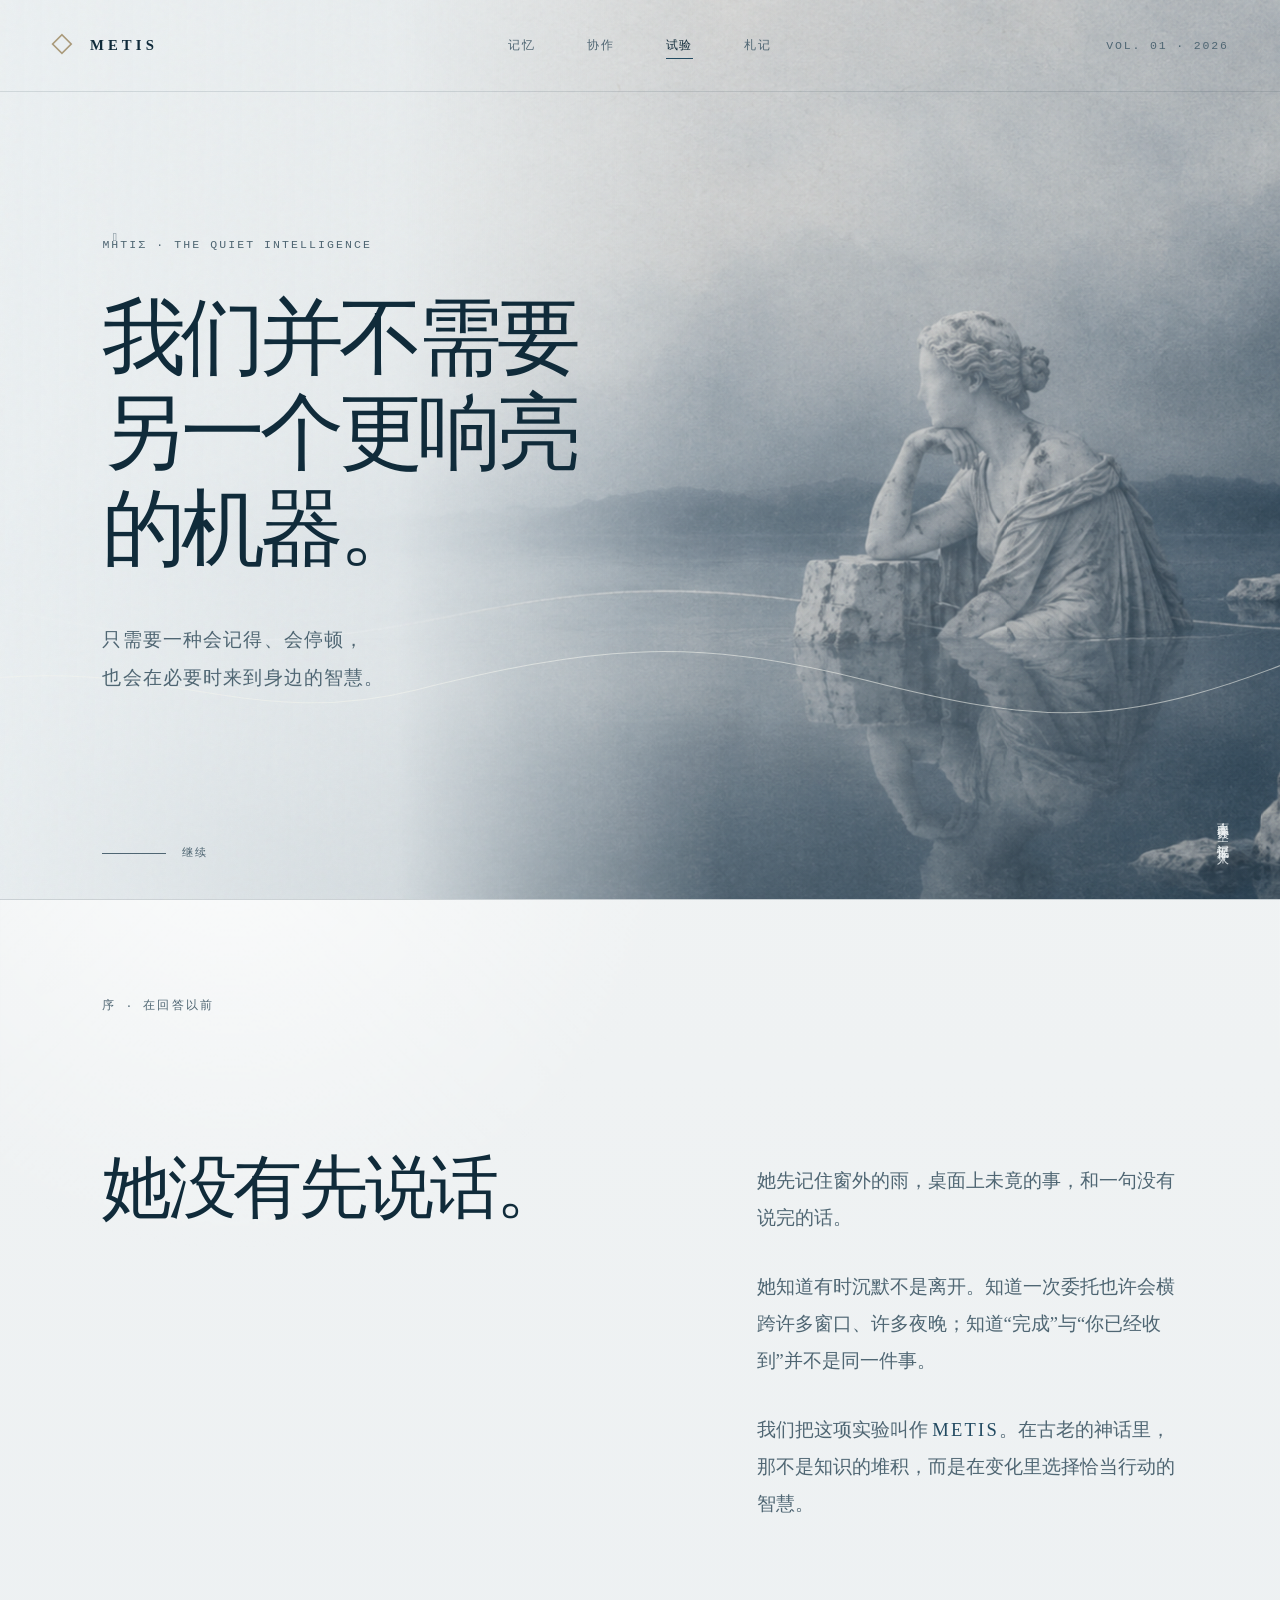
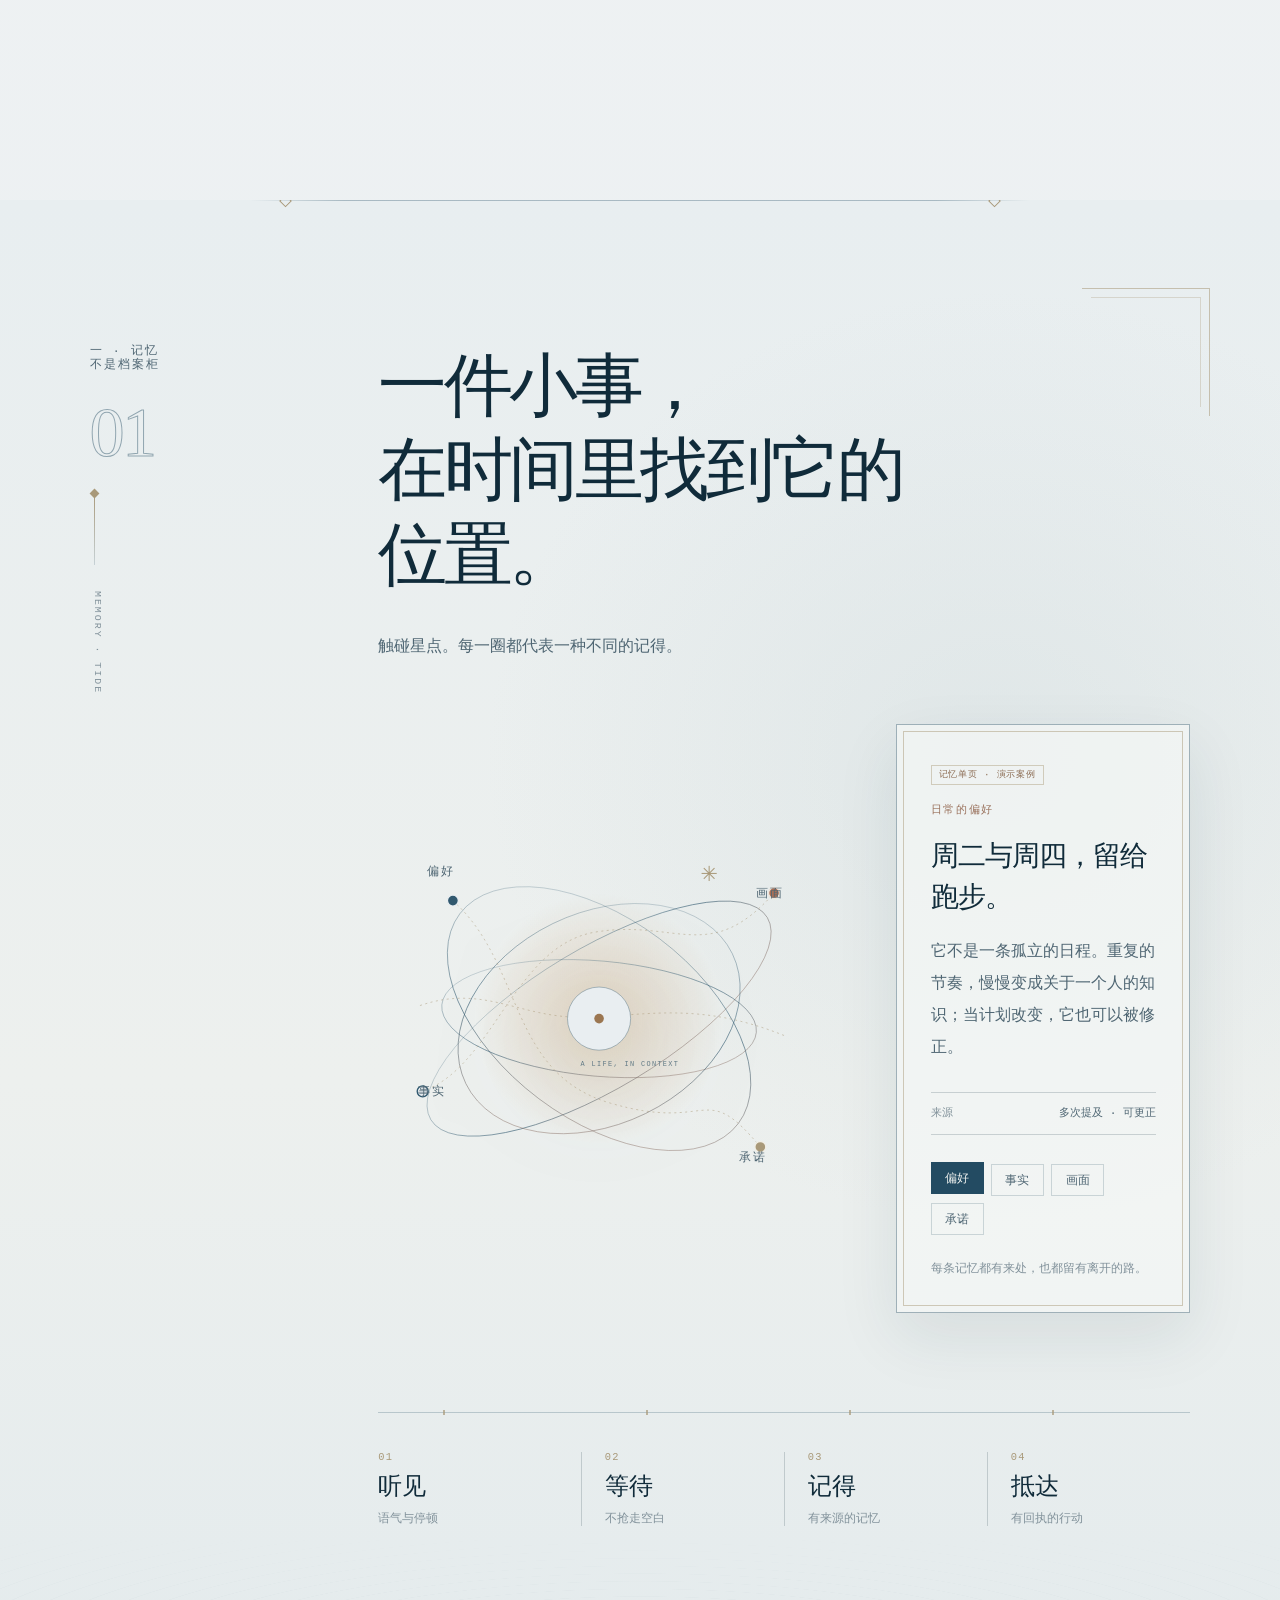
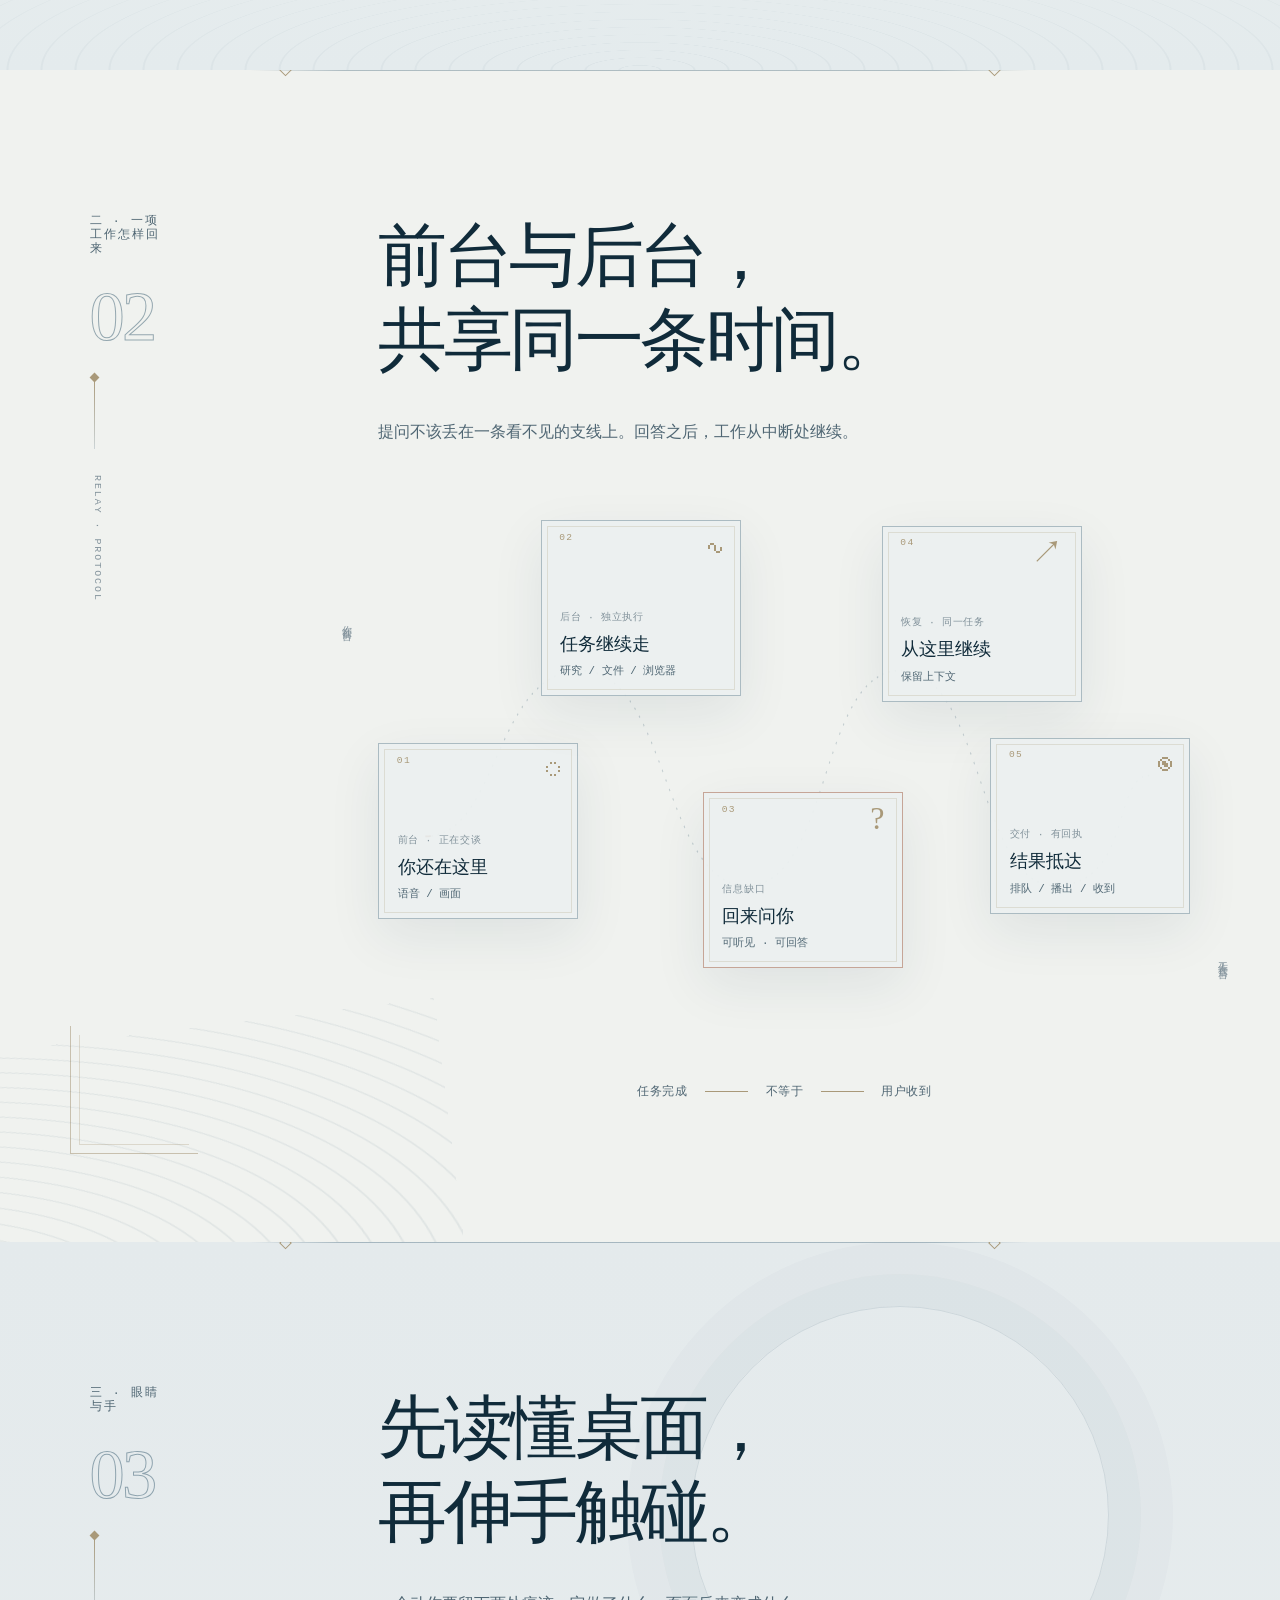
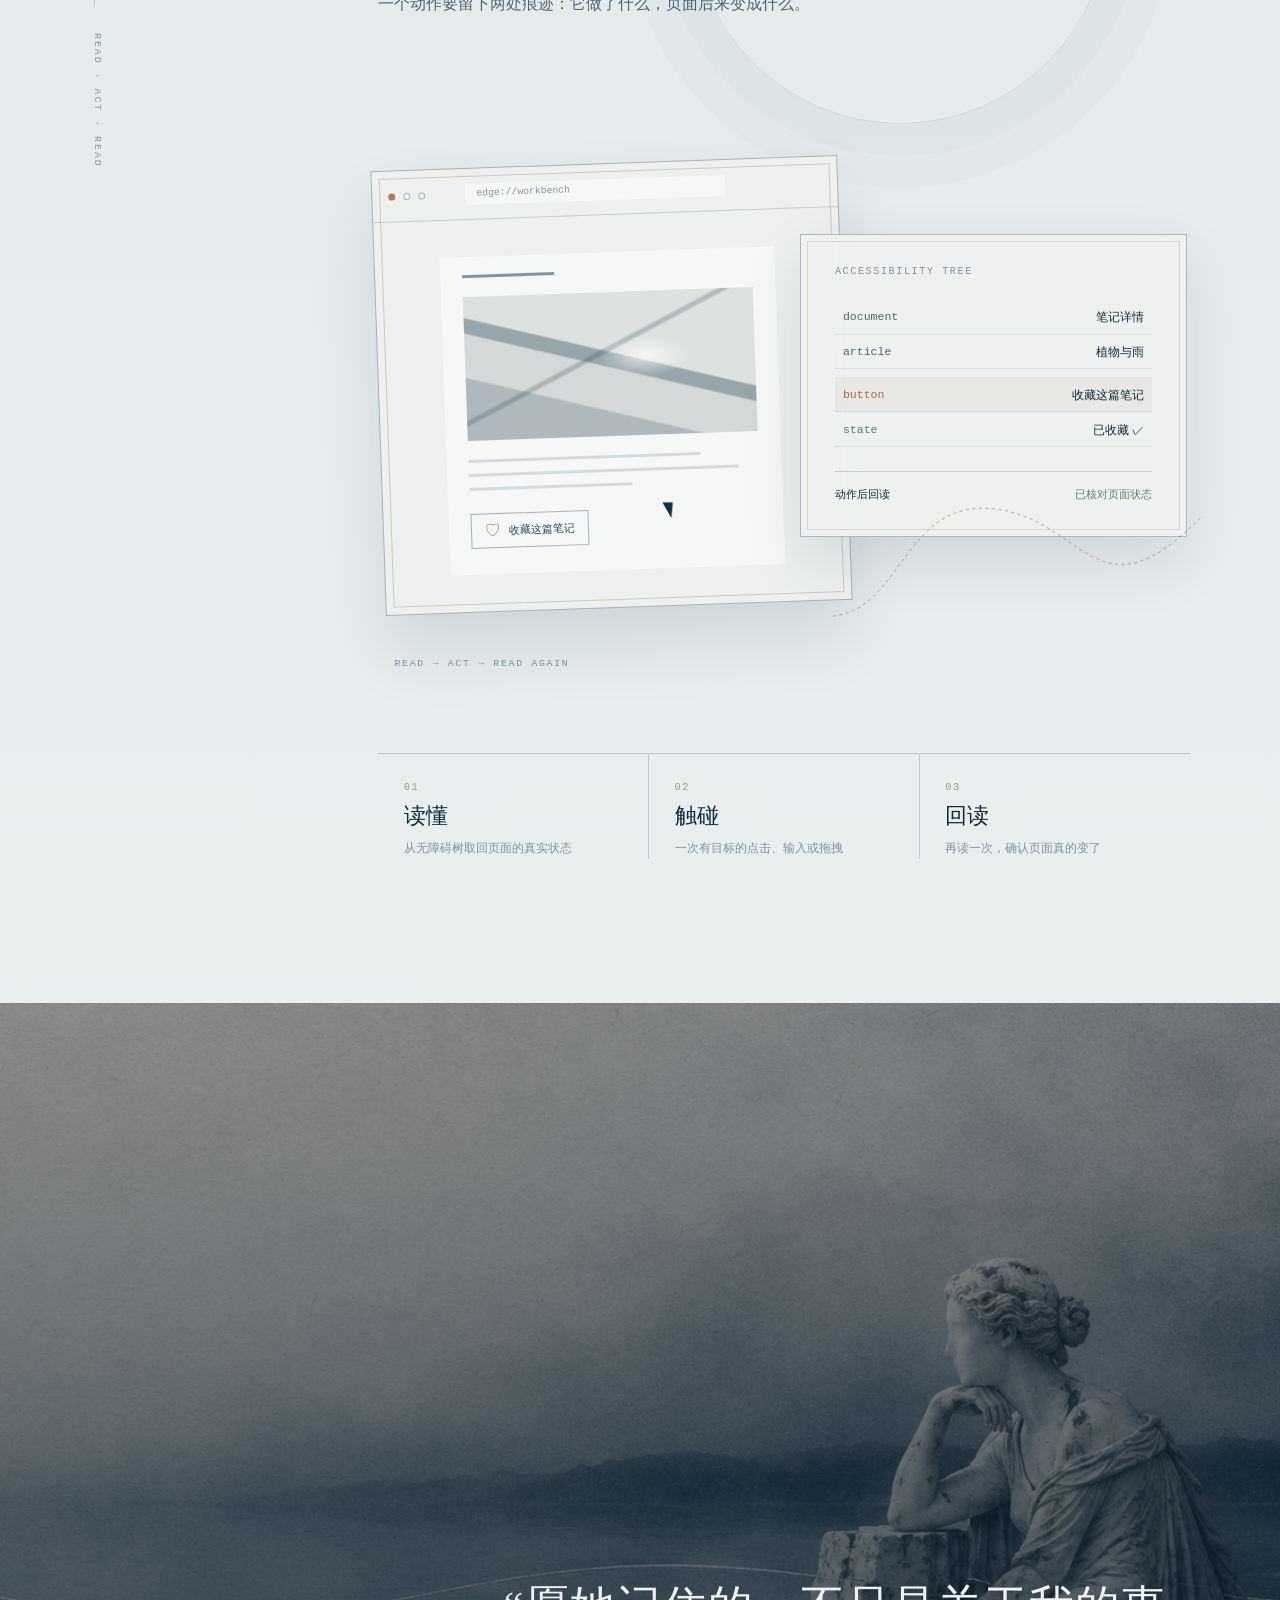
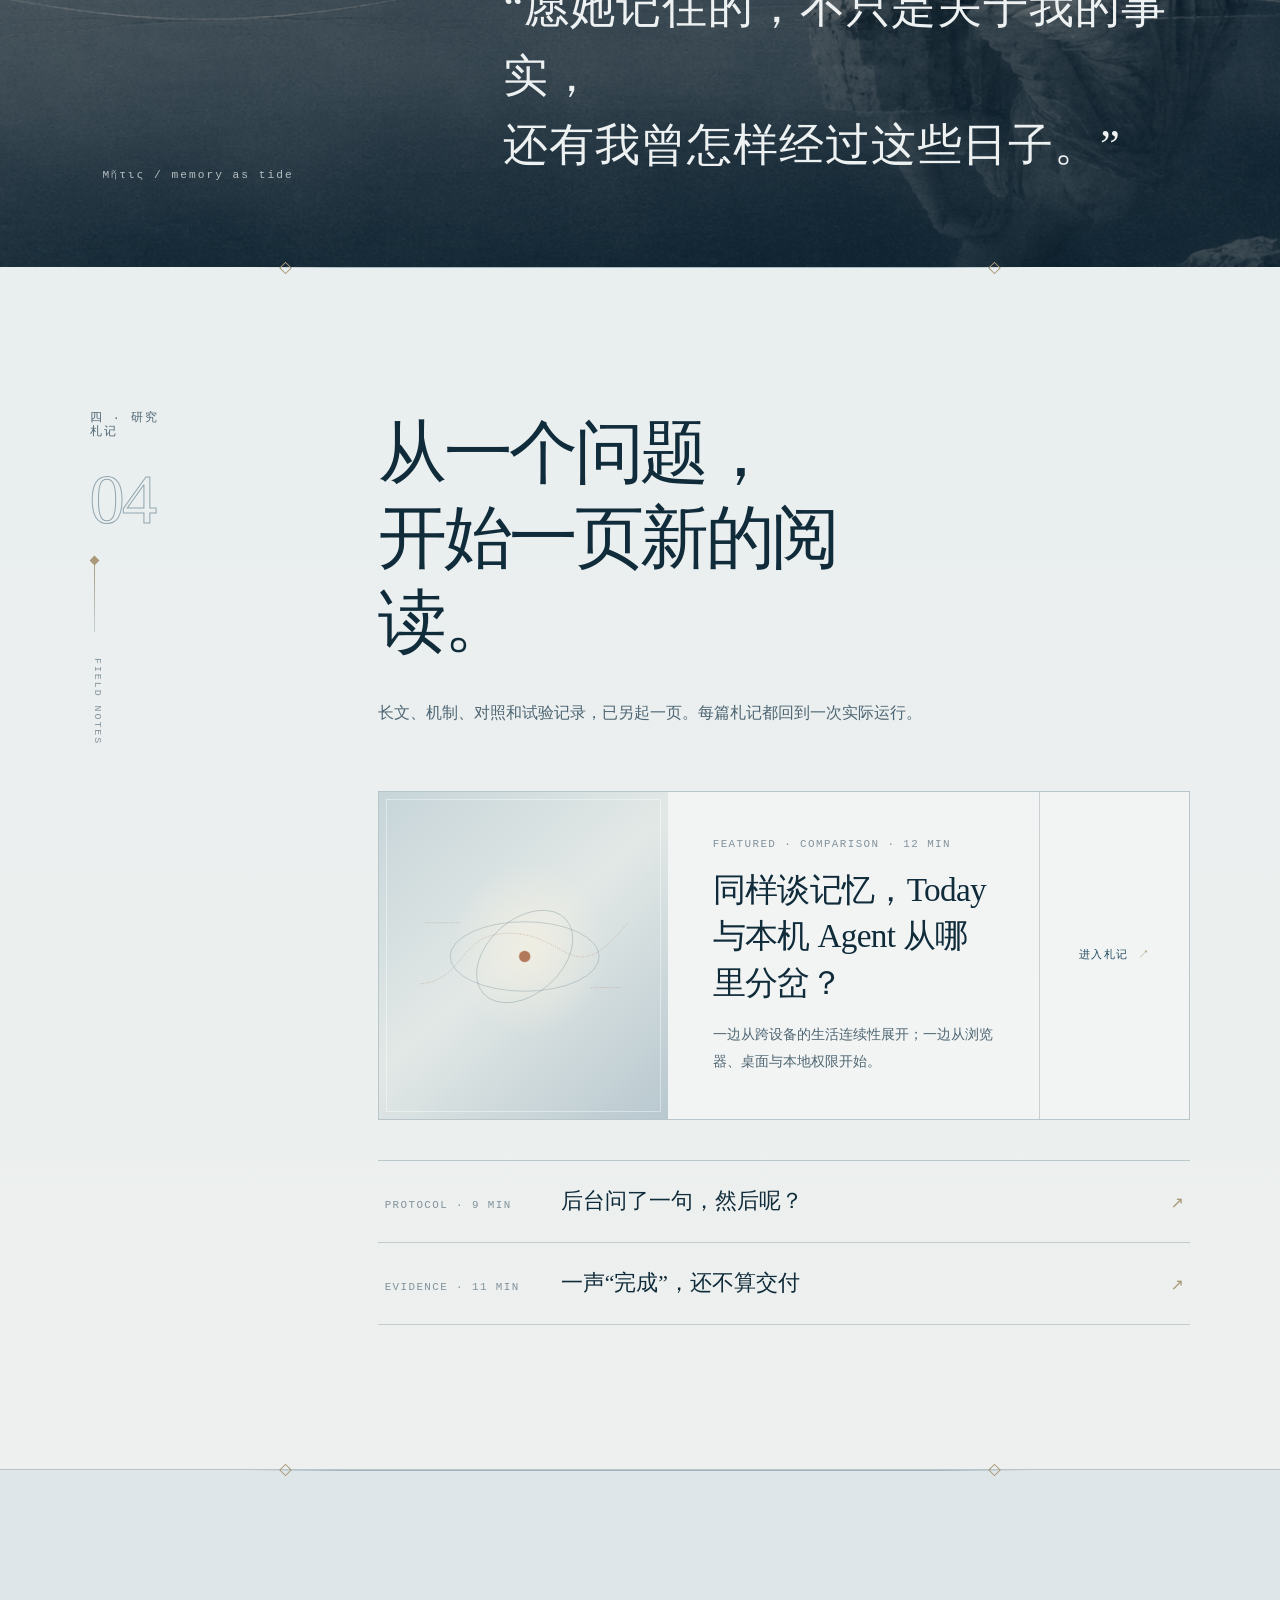
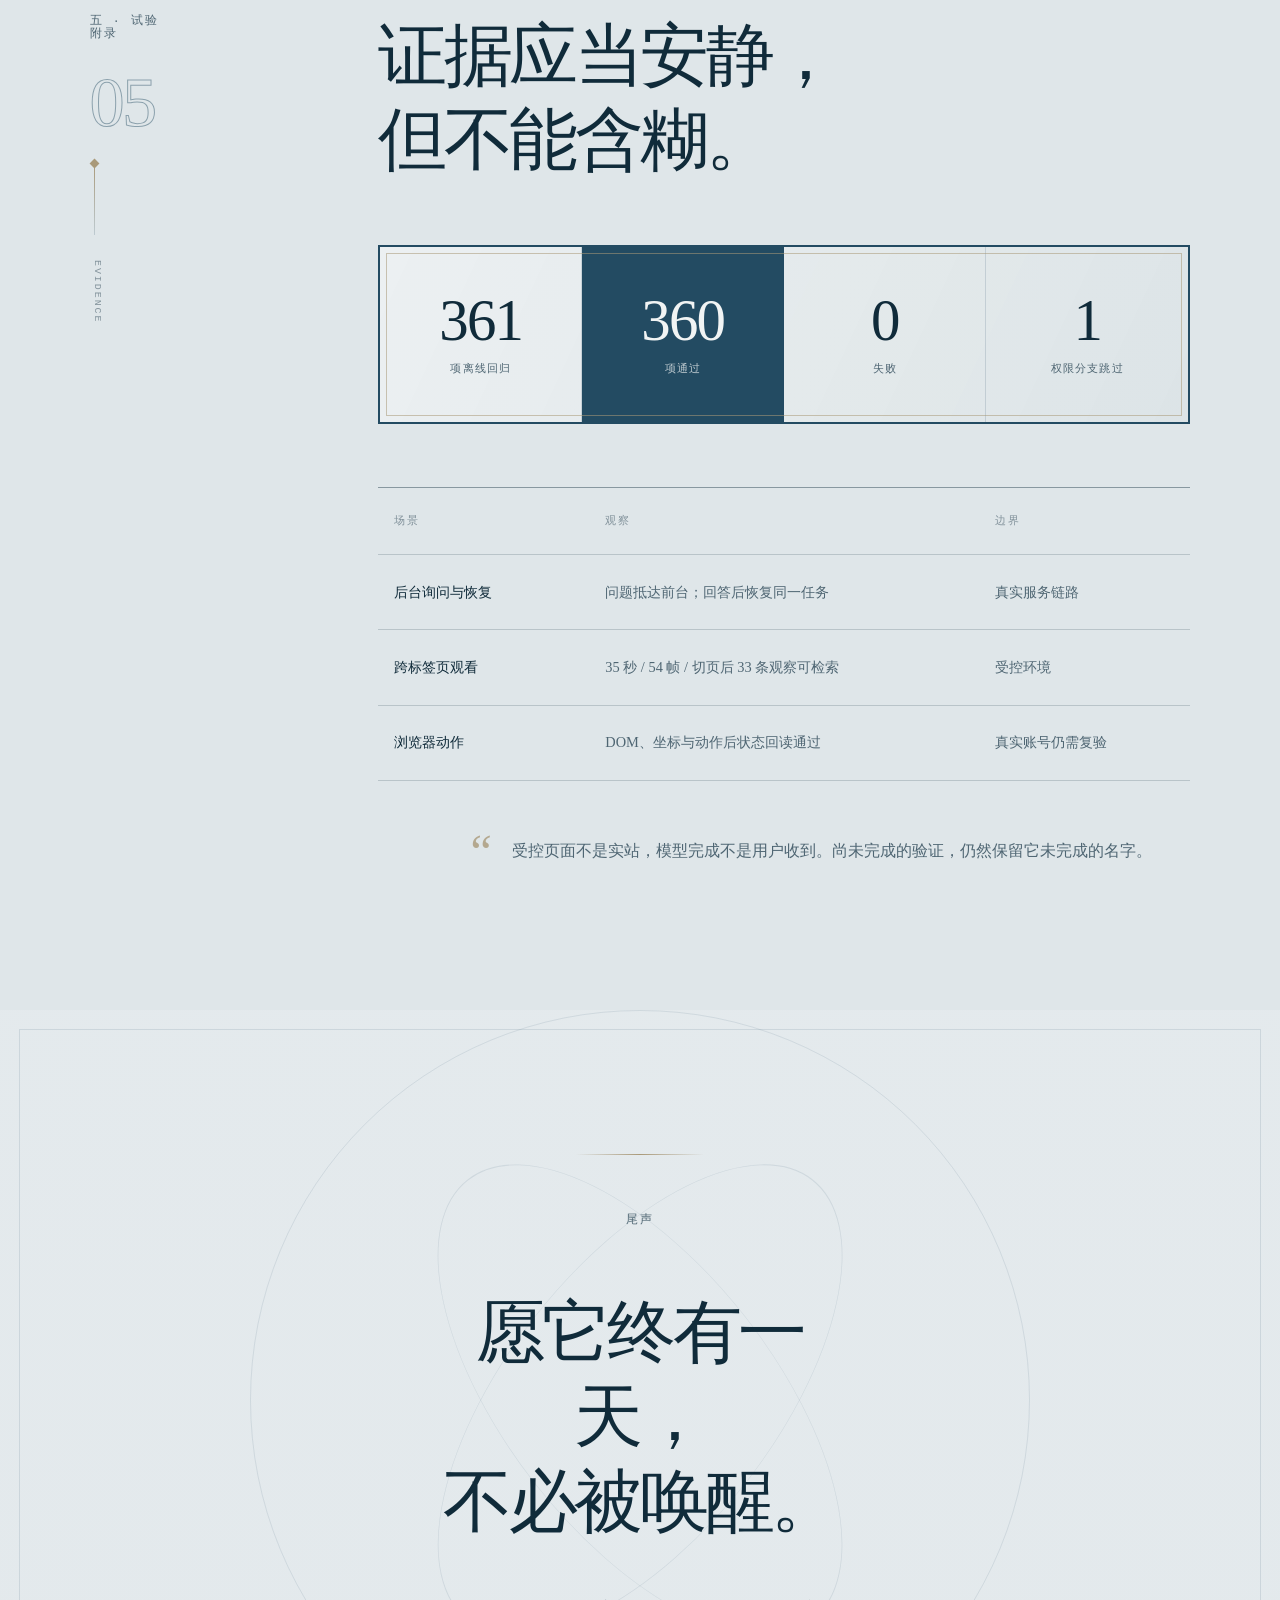
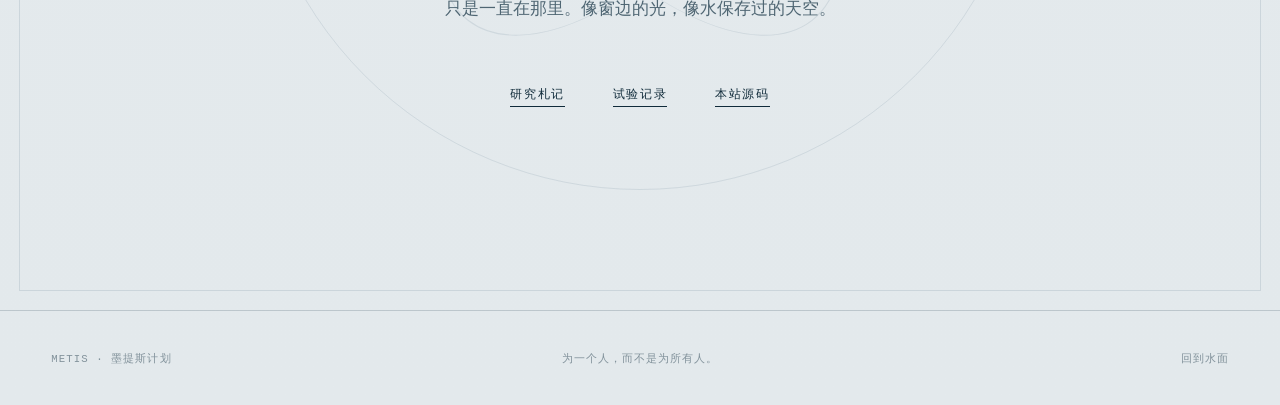
==== commit 7ccd2379: "Split blog into standalone page and rebuild later sections - Rebuild memory/collaboration/notes/evid" ====
--- a/index.html
+++ b/index.html
@@ -22,12 +22,13 @@
       <span>METIS</span>
     </a>
     <nav class="site-nav" aria-label="主导航">
-      <a href="#memory">记忆</a>
-      <a href="#collaboration">协作</a>
-      <a href="#field-notes">札记</a>
-      <a href="#evidence">试验</a>
+      <a href="#memory" data-spy="memory">记忆</a>
+      <a href="#collaboration" data-spy="collaboration">协作</a>
+      <a href="#evidence" data-spy="evidence">试验</a>
+      <a href="./blog.html">札记</a>
     </nav>
     <span class="issue">VOL. 01 · 2026</span>
+    <span class="scroll-progress" aria-hidden="true"><i></i></span>
   </header>
 
   <main id="main">
@@ -51,7 +52,6 @@
     </section>
 
     <section class="prologue spacious" id="prologue" aria-labelledby="prologue-title">
-      <div class="section-ornament shell" aria-hidden="true"></div>
       <p class="folio">序 · 在回答以前</p>
       <div class="prologue-grid reveal">
         <h2 id="prologue-title">她没有先说话。</h2>
@@ -63,125 +63,173 @@
       </div>
     </section>
 
-    <section class="memory spacious" id="memory" aria-labelledby="memory-title">
-      <div class="shell memory-shell" aria-hidden="true"></div>
-      <div class="greek-corner greek-corner-top" aria-hidden="true"></div>
-      <header class="section-intro reveal">
-        <p class="folio">一 · 记忆不是档案柜</p>
-        <h2 id="memory-title">一件小事，<br>在时间里找到它的位置。</h2>
-        <p class="intro-note">触碰星点。每一圈都代表一种不同的记得。</p>
-      </header>
-
-      <div class="memory-atlas reveal">
-        <div class="memory-orbit" aria-label="个人记忆关系图">
-          <svg class="memory-constellation" viewBox="0 0 720 640" role="img" aria-labelledby="memory-visual-title memory-visual-desc">
-            <title id="memory-visual-title">记忆的潮汐图</title>
-            <desc id="memory-visual-desc">四条椭圆轨道代表偏好、事实、视觉情节和承诺，围绕一个人的日常缓慢交叠。</desc>
-            <defs>
-              <radialGradient id="memory-glow"><stop stop-color="#d1ad82" stop-opacity=".44"/><stop offset="1" stop-color="#d1ad82" stop-opacity="0"/></radialGradient>
-              <linearGradient id="orbit-ink" x1="0" y1="0" x2="1" y2="1"><stop stop-color="#31596f" stop-opacity=".1"/><stop offset=".52" stop-color="#31596f" stop-opacity=".76"/><stop offset="1" stop-color="#a96f56" stop-opacity=".44"/></linearGradient>
-            </defs>
-            <circle cx="360" cy="320" r="182" fill="url(#memory-glow)"/>
-            <g class="orbit-lines" fill="none" stroke="url(#orbit-ink)">
-              <ellipse cx="360" cy="320" rx="286" ry="102" transform="rotate(-31 360 320)"/>
-              <ellipse cx="360" cy="320" rx="254" ry="146" transform="rotate(37 360 320)"/>
-              <ellipse cx="360" cy="320" rx="230" ry="84" transform="rotate(5 360 320)"/>
-              <ellipse cx="360" cy="320" rx="154" ry="216" transform="rotate(64 360 320)"/>
-            </g>
-            <g class="memory-filaments" fill="none" stroke="#a99979" stroke-opacity=".7">
-              <path d="M102 426 C205 392 236 214 354 194 S521 243 615 137"/>
-              <path d="M147 148 C251 242 227 399 376 443 S511 406 595 507"/>
-              <path d="M99 301 C192 269 244 319 335 318 S504 293 633 346"/>
-            </g>
-            <circle cx="360" cy="320" r="46" fill="#e9eef1" stroke="#31596f" stroke-opacity=".55"/>
-            <circle cx="360" cy="320" r="7" fill="#9b7651"/>
-            <circle class="memory-node node-fact" cx="103" cy="426" r="8"/>
-            <circle class="memory-node node-scene" cx="615" cy="137" r="8"/>
-            <circle class="memory-node node-promise" cx="595" cy="507" r="8"/>
-            <circle class="memory-node node-preference" cx="147" cy="148" r="8"/>
-            <text x="333" y="389" class="orbit-caption">A LIFE, IN CONTEXT</text>
-          </svg>
-          <span class="orbit-label label-fact">事实</span>
-          <span class="orbit-label label-scene">画面</span>
-          <span class="orbit-label label-promise">承诺</span>
-          <span class="orbit-label label-preference">偏好</span>
-          <span class="atlas-cross" aria-hidden="true">✳</span>
-        </div>
-
-        <aside class="memory-reading" aria-live="polite">
-          <p class="reading-demo">记忆单页 · 演示案例</p>
-          <p class="reading-kicker" id="memory-kind">日常的偏好</p>
-          <h3 id="memory-entry-title">周二与周四，留给跑步。</h3>
-          <p id="memory-entry-body">它不是一条孤立的日程。重复的节奏，慢慢变成关于一个人的知识；当计划改变，它也可以被修正。</p>
-          <p class="reading-source"><span>来源</span><span id="memory-entry-source">多次提及 · 可更正</span></p>
-          <div class="memory-controls" role="group" aria-label="切换记忆类型">
-            <button type="button" class="memory-control is-current" data-memory="preference" aria-pressed="true">偏好</button>
-            <button type="button" class="memory-control" data-memory="fact" aria-pressed="false">事实</button>
-            <button type="button" class="memory-control" data-memory="scene" aria-pressed="false">画面</button>
-            <button type="button" class="memory-control" data-memory="promise" aria-pressed="false">承诺</button>
-          </div>
-          <p class="reading-note">每条记忆都有来处，也都留有离开的路。</p>
-        </aside>
-      </div>
-
-      <ol class="verb-trail" aria-label="从感知到行动">
-        <li class="reveal"><span>01</span><strong>听见</strong><small>语气与停顿</small></li>
-        <li class="reveal"><span>02</span><strong>等待</strong><small>不抢走空白</small></li>
-        <li class="reveal"><span>03</span><strong>记得</strong><small>有来源的记忆</small></li>
-        <li class="reveal"><span>04</span><strong>抵达</strong><small>有回执的行动</small></li>
-      </ol>
-    </section>
-
-    <section class="collaboration spacious" id="collaboration" aria-labelledby="collaboration-title">
-      <div class="shell collaboration-shell" aria-hidden="true"></div>
-      <header class="section-intro reveal">
-        <p class="folio">二 · 一项工作怎样回来</p>
-        <h2 id="collaboration-title">前台与后台，<br>共享同一条时间。</h2>
-      </header>
-      <p class="collaboration-intro reveal">提问不该丢在一条看不见的支线上。回答之后，工作从中断处继续。</p>
-
-      <div class="relay-figure reveal">
-        <svg class="relay-path" viewBox="0 0 1200 420" preserveAspectRatio="none" aria-hidden="true">
-          <path class="relay-path-base" d="M70 252 C180 252 170 124 300 124 S420 290 545 290 S650 124 772 124 S885 290 1000 290 S1085 205 1140 205"/>
-          <path class="relay-path-live" d="M70 252 C180 252 170 124 300 124 S420 290 545 290 S650 124 772 124 S885 290 1000 290 S1085 205 1140 205"/>
-        </svg>
-        <div class="relay-card relay-card-front"><span class="relay-icon">◌</span><small>前台 · 正在交谈</small><strong>你还在这里</strong><i>语音 / 画面</i></div>
-        <div class="relay-card relay-card-agent"><span class="relay-icon">∿</span><small>后台 · 独立执行</small><strong>任务继续走</strong><i>研究 / 文件 / 浏览器</i></div>
-        <div class="relay-card relay-card-question"><span class="relay-icon">?</span><small>信息缺口</small><strong>回来问你</strong><i>可听见 · 可回答</i></div>
-        <div class="relay-card relay-card-return"><span class="relay-icon">↗</span><small>恢复 · 同一任务</small><strong>从这里继续</strong><i>保留上下文</i></div>
-        <div class="relay-card relay-card-delivery"><span class="relay-icon">◉</span><small>交付 · 有回执</small><strong>结果抵达</strong><i>排队 / 播出 / 收到</i></div>
-        <span class="relay-axis axis-left">你在前台</span>
-        <span class="relay-axis axis-right">工作在后台</span>
-      </div>
-      <p class="relay-caption reveal"><span>任务完成</span><b></b><span>不等于</span><b></b><span>用户收到</span></p>
-    </section>
-
-    <section class="local-action spacious" id="local-action" aria-labelledby="local-action-title">
-      <header class="section-intro reveal">
-        <p class="folio">三 · 眼睛与手</p>
-        <h2 id="local-action-title">先读懂桌面，<br>再伸手触碰。</h2>
-        <p class="intro-note">一个动作要留下两处痕迹：它做了什么，页面后来变成什么。</p>
-      </header>
-      <div class="desktop-study reveal" aria-label="浏览器无障碍信息与动作确认示意">
-        <div class="study-window">
-          <div class="study-chrome"><span></span><span></span><span></span><i>edge://workbench</i></div>
-          <div class="study-page">
-            <div class="study-site-mark"></div><div class="study-image"></div>
-            <div class="study-page-lines"><i></i><i></i><i></i></div>
-            <div class="study-like"><span>♡</span> 收藏这篇笔记</div>
-            <div class="study-cursor" aria-hidden="true"></div>
-          </div>
-        </div>
-        <div class="study-tree">
-          <p>ACCESSIBILITY TREE</p>
-          <ul>
-            <li>document <span>笔记详情</span></li><li>article <span>植物与雨</span></li>
-            <li class="tree-action">button <span>收藏这篇笔记</span></li><li class="tree-result">state <span>已收藏 ✓</span></li>
-          </ul>
-          <div class="tree-readback"><b>动作后回读</b><span>已核对页面状态</span></div>
-        </div>
-        <svg class="study-thread" viewBox="0 0 600 240" aria-hidden="true"><path d="M12 213 C119 203 121 32 261 48 S419 226 581 58"/></svg>
-        <span class="study-caption">READ → ACT → READ AGAIN</span>
+    <!-- 一 · 记忆 -->
+    <section class="section memory" id="memory" aria-labelledby="memory-title">
+      <div class="deco-wave" aria-hidden="true"></div>
+      <div class="greek-corner corner-tr" aria-hidden="true"></div>
+      <div class="classical-line" aria-hidden="true"></div>
+
+      <div class="section-frame">
+        <aside class="section-rail reveal">
+          <p class="folio">一 · 记忆不是档案柜</p>
+          <span class="rail-num" aria-hidden="true">01</span>
+          <span class="rail-line" aria-hidden="true"></span>
+          <span class="rail-note" aria-hidden="true">MEMORY · TIDE</span>
+        </aside>
+
+        <div class="section-body">
+          <header class="section-intro reveal">
+            <h2 id="memory-title">一件小事，<br>在时间里找到它的位置。</h2>
+            <p class="intro-note">触碰星点。每一圈都代表一种不同的记得。</p>
+          </header>
+
+          <div class="memory-atlas reveal">
+            <div class="memory-orbit" aria-label="个人记忆关系图">
+              <svg class="memory-constellation" viewBox="0 0 720 640" role="img" aria-labelledby="memory-visual-title memory-visual-desc">
+                <title id="memory-visual-title">记忆的潮汐图</title>
+                <desc id="memory-visual-desc">四条椭圆轨道代表偏好、事实、视觉情节和承诺，围绕一个人的日常缓慢交叠。</desc>
+                <defs>
+                  <radialGradient id="memory-glow"><stop stop-color="#d1ad82" stop-opacity=".44"/><stop offset="1" stop-color="#d1ad82" stop-opacity="0"/></radialGradient>
+                  <linearGradient id="orbit-ink" x1="0" y1="0" x2="1" y2="1"><stop stop-color="#31596f" stop-opacity=".1"/><stop offset=".52" stop-color="#31596f" stop-opacity=".76"/><stop offset="1" stop-color="#a96f56" stop-opacity=".44"/></linearGradient>
+                </defs>
+                <circle class="memory-glow" cx="360" cy="320" r="182" fill="url(#memory-glow)"/>
+                <g class="orbit-lines" fill="none" stroke="url(#orbit-ink)">
+                  <ellipse data-draw cx="360" cy="320" rx="286" ry="102" transform="rotate(-31 360 320)"/>
+                  <ellipse data-draw cx="360" cy="320" rx="254" ry="146" transform="rotate(37 360 320)"/>
+                  <ellipse data-draw cx="360" cy="320" rx="230" ry="84" transform="rotate(5 360 320)"/>
+                  <ellipse data-draw cx="360" cy="320" rx="154" ry="216" transform="rotate(64 360 320)"/>
+                </g>
+                <g class="memory-filaments" fill="none" stroke="#a99979" stroke-opacity=".7">
+                  <path d="M102 426 C205 392 236 214 354 194 S521 243 615 137"/>
+                  <path d="M147 148 C251 242 227 399 376 443 S511 406 595 507"/>
+                  <path d="M99 301 C192 269 244 319 335 318 S504 293 633 346"/>
+                </g>
+                <circle cx="360" cy="320" r="46" fill="#e9eef1" stroke="#31596f" stroke-opacity=".55"/>
+                <circle cx="360" cy="320" r="7" fill="#9b7651"/>
+                <circle class="memory-node node-fact" cx="103" cy="426" r="8"/>
+                <circle class="memory-node node-scene" cx="615" cy="137" r="8"/>
+                <circle class="memory-node node-promise" cx="595" cy="507" r="8"/>
+                <circle class="memory-node node-preference" cx="147" cy="148" r="8"/>
+                <text x="333" y="389" class="orbit-caption">A LIFE, IN CONTEXT</text>
+              </svg>
+              <span class="orbit-label label-fact">事实</span>
+              <span class="orbit-label label-scene">画面</span>
+              <span class="orbit-label label-promise">承诺</span>
+              <span class="orbit-label label-preference">偏好</span>
+              <span class="atlas-cross" aria-hidden="true">✳</span>
+            </div>
+
+            <aside class="memory-reading" aria-live="polite">
+              <div class="reading-card">
+                <p class="reading-demo">记忆单页 · 演示案例</p>
+                <p class="reading-kicker" id="memory-kind">日常的偏好</p>
+                <h3 id="memory-entry-title">周二与周四，留给跑步。</h3>
+                <p id="memory-entry-body">它不是一条孤立的日程。重复的节奏，慢慢变成关于一个人的知识；当计划改变，它也可以被修正。</p>
+                <p class="reading-source"><span>来源</span><span id="memory-entry-source">多次提及 · 可更正</span></p>
+                <div class="memory-controls" role="group" aria-label="切换记忆类型">
+                  <button type="button" class="memory-control is-current" data-memory="preference" aria-pressed="true">偏好</button>
+                  <button type="button" class="memory-control" data-memory="fact" aria-pressed="false">事实</button>
+                  <button type="button" class="memory-control" data-memory="scene" aria-pressed="false">画面</button>
+                  <button type="button" class="memory-control" data-memory="promise" aria-pressed="false">承诺</button>
+                </div>
+                <p class="reading-note">每条记忆都有来处，也都留有离开的路。</p>
+              </div>
+            </aside>
+          </div>
+
+          <ol class="verb-trail" data-stagger aria-label="从感知到行动">
+            <li><span>01</span><strong>听见</strong><small>语气与停顿</small></li>
+            <li><span>02</span><strong>等待</strong><small>不抢走空白</small></li>
+            <li><span>03</span><strong>记得</strong><small>有来源的记忆</small></li>
+            <li><span>04</span><strong>抵达</strong><small>有回执的行动</small></li>
+          </ol>
+        </div>
+      </div>
+    </section>
+
+    <!-- 二 · 协作 -->
+    <section class="section collaboration" id="collaboration" aria-labelledby="collaboration-title">
+      <div class="greek-corner corner-bl" aria-hidden="true"></div>
+      <div class="classical-line" aria-hidden="true"></div>
+
+      <div class="section-frame">
+        <aside class="section-rail reveal">
+          <p class="folio">二 · 一项工作怎样回来</p>
+          <span class="rail-num" aria-hidden="true">02</span>
+          <span class="rail-line" aria-hidden="true"></span>
+          <span class="rail-note" aria-hidden="true">RELAY · PROTOCOL</span>
+        </aside>
+
+        <div class="section-body">
+          <header class="section-intro reveal">
+            <h2 id="collaboration-title">前台与后台，<br>共享同一条时间。</h2>
+            <p class="intro-note collaboration-intro">提问不该丢在一条看不见的支线上。回答之后，工作从中断处继续。</p>
+          </header>
+
+          <div class="relay-figure reveal">
+            <svg class="relay-path" viewBox="0 0 1200 420" preserveAspectRatio="none" aria-hidden="true">
+              <path class="relay-path-base" d="M70 252 C180 252 170 124 300 124 S420 290 545 290 S650 124 772 124 S885 290 1000 290 S1085 205 1140 205"/>
+              <path class="relay-path-live" d="M70 252 C180 252 170 124 300 124 S420 290 545 290 S650 124 772 124 S885 290 1000 290 S1085 205 1140 205"/>
+            </svg>
+            <div class="relay-card relay-card-front"><span class="relay-no" aria-hidden="true">01</span><span class="relay-icon" aria-hidden="true">◌</span><small>前台 · 正在交谈</small><strong>你还在这里</strong><i>语音 / 画面</i></div>
+            <div class="relay-card relay-card-agent"><span class="relay-no" aria-hidden="true">02</span><span class="relay-icon" aria-hidden="true">∿</span><small>后台 · 独立执行</small><strong>任务继续走</strong><i>研究 / 文件 / 浏览器</i></div>
+            <div class="relay-card relay-card-question"><span class="relay-no" aria-hidden="true">03</span><span class="relay-icon" aria-hidden="true">?</span><small>信息缺口</small><strong>回来问你</strong><i>可听见 · 可回答</i></div>
+            <div class="relay-card relay-card-return"><span class="relay-no" aria-hidden="true">04</span><span class="relay-icon" aria-hidden="true">↗</span><small>恢复 · 同一任务</small><strong>从这里继续</strong><i>保留上下文</i></div>
+            <div class="relay-card relay-card-delivery"><span class="relay-no" aria-hidden="true">05</span><span class="relay-icon" aria-hidden="true">◉</span><small>交付 · 有回执</small><strong>结果抵达</strong><i>排队 / 播出 / 收到</i></div>
+            <span class="relay-axis axis-left">你在前台</span>
+            <span class="relay-axis axis-right">工作在后台</span>
+          </div>
+          <p class="relay-caption reveal"><span>任务完成</span><b></b><span>不等于</span><b></b><span>用户收到</span></p>
+        </div>
+      </div>
+    </section>
+
+    <!-- 三 · 眼睛与手 -->
+    <section class="section local-action" id="local-action" aria-labelledby="local-action-title">
+      <div class="classical-line" aria-hidden="true"></div>
+
+      <div class="section-frame">
+        <aside class="section-rail reveal">
+          <p class="folio">三 · 眼睛与手</p>
+          <span class="rail-num" aria-hidden="true">03</span>
+          <span class="rail-line" aria-hidden="true"></span>
+          <span class="rail-note" aria-hidden="true">READ · ACT · READ</span>
+        </aside>
+
+        <div class="section-body">
+          <header class="section-intro reveal">
+            <h2 id="local-action-title">先读懂桌面，<br>再伸手触碰。</h2>
+            <p class="intro-note">一个动作要留下两处痕迹：它做了什么，页面后来变成什么。</p>
+          </header>
+
+          <div class="desktop-study reveal" aria-label="浏览器无障碍信息与动作确认示意">
+            <div class="study-window">
+              <div class="study-chrome"><span></span><span></span><span></span><i>edge://workbench</i></div>
+              <div class="study-page">
+                <div class="study-site-mark"></div><div class="study-image"></div>
+                <div class="study-page-lines"><i></i><i></i><i></i></div>
+                <div class="study-like"><span>♡</span> 收藏这篇笔记</div>
+                <div class="study-cursor" aria-hidden="true"></div>
+              </div>
+            </div>
+            <div class="study-tree">
+              <p>ACCESSIBILITY TREE</p>
+              <ul>
+                <li>document <span>笔记详情</span></li><li>article <span>植物与雨</span></li>
+                <li class="tree-action">button <span>收藏这篇笔记</span></li><li class="tree-result">state <span>已收藏 ✓</span></li>
+              </ul>
+              <div class="tree-readback"><b>动作后回读</b><span>已核对页面状态</span></div>
+            </div>
+            <svg class="study-thread" viewBox="0 0 600 240" aria-hidden="true"><path d="M12 213 C119 203 121 32 261 48 S419 226 581 58"/></svg>
+            <span class="study-caption">READ → ACT → READ AGAIN</span>
+          </div>
+
+          <ol class="study-steps" data-stagger aria-label="动作的三个步骤">
+            <li><span>01</span><strong>读懂</strong><small>从无障碍树取回页面的真实状态</small></li>
+            <li><span>02</span><strong>触碰</strong><small>一次有目标的点击、输入或拖拽</small></li>
+            <li><span>03</span><strong>回读</strong><small>再读一次，确认页面真的变了</small></li>
+          </ol>
+        </div>
       </div>
     </section>
 
@@ -195,119 +243,94 @@
       </figcaption>
     </figure>
 
-    <section class="field-notes spacious" id="field-notes" aria-labelledby="notes-title">
-      <header class="section-intro reveal">
-        <p class="folio">四 · 研究札记 / field notes</p>
-        <h2 id="notes-title">从一个问题，<br>开始一页新的阅读。</h2>
-        <p class="intro-note">长文、机制、对照和试验记录。每篇札记都回到一次实际运行。</p>
-      </header>
-
-      <div class="journal-reference reveal">
-        <div class="reference-seal" aria-hidden="true"><span>READ<br>·<br>THINK</span></div>
-        <div><p>版式参照</p><h3>Today AI · The Today Blog</h3><span>按专题进入，再沿着长文往下读。METIS 将这份连续阅读，落在本地运行、协作协议与可复核的试验上。</span></div>
-        <a href="https://today.ai/articles/blog" target="_blank" rel="noreferrer">访问 Today Blog <span aria-hidden="true">↗</span></a>
-      </div>
-
-      <div class="journal-tools reveal">
-        <span class="journal-count">札记索引 <b>04</b></span>
-        <div class="journal-filters" role="group" aria-label="按主题筛选札记">
-          <button type="button" class="journal-filter is-current" data-filter="all" aria-pressed="true">全部</button>
-          <button type="button" class="journal-filter" data-filter="compare" aria-pressed="false">比较</button>
-          <button type="button" class="journal-filter" data-filter="protocol" aria-pressed="false">机制</button>
-          <button type="button" class="journal-filter" data-filter="evidence" aria-pressed="false">试验</button>
-        </div>
-      </div>
-
-      <div class="journal-grid">
-        <button class="journal-card journal-feature reveal" type="button" data-category="compare" data-article-open="article-memory">
-          <div class="journal-art art-atlas" aria-hidden="true"><svg viewBox="0 0 760 360"><path d="M70 266 C210 252 181 105 350 115 S525 288 692 81"/><ellipse cx="382" cy="184" rx="223" ry="104"/><ellipse cx="382" cy="184" rx="111" ry="166" transform="rotate(48 382 184)"/><circle cx="382" cy="184" r="18"/><path d="M86 83h104M580 277h90"/></svg><span class="art-word art-today">TODAY</span><span class="art-word art-metis">METIS</span></div>
-          <span class="journal-card-copy"><span class="note-meta">COMPARISON · 12 MIN</span><span class="journal-title">同样谈记忆，Today 与本机 Agent 从哪里分岔？</span><span class="journal-summary">一边从跨设备的生活连续性展开；一边从浏览器、桌面与本地权限开始。</span><span class="note-link">展开札记 ↗</span></span>
-        </button>
-
-        <button class="journal-card reveal" type="button" data-category="protocol" data-article-open="article-relay">
-          <div class="journal-art art-relay" aria-hidden="true"><svg viewBox="0 0 480 250"><path d="M37 184 C117 184 90 65 190 65 S260 193 340 193 S394 94 447 94"/><circle cx="38" cy="184" r="8"/><circle cx="190" cy="65" r="8"/><circle cx="340" cy="193" r="8"/><circle cx="447" cy="94" r="8"/><rect x="154" y="36" width="72" height="54" rx="2"/><rect x="303" y="164" width="74" height="54" rx="2"/></svg></div>
-          <span class="journal-card-copy"><span class="note-meta">PROTOCOL · 9 MIN</span><span class="journal-title">后台问了一句，然后呢？</span><span class="journal-summary">一个问题如何回到前台，回答如何接回原任务。</span><span class="note-link">展开札记 ↗</span></span>
-        </button>
-
-        <button class="journal-card reveal" type="button" data-category="evidence" data-article-open="article-proof">
-          <div class="journal-art art-proof" aria-hidden="true"><svg viewBox="0 0 480 250"><path d="M56 198h362M82 209V44M90 170l68-30 58 12 57-76 51 32 63-56"/><circle cx="158" cy="140" r="6"/><circle cx="273" cy="76" r="6"/><circle cx="324" cy="108" r="6"/><path d="M83 88h330" stroke-dasharray="3 8"/></svg></div>
-          <span class="journal-card-copy"><span class="note-meta">EVIDENCE · 11 MIN</span><span class="journal-title">一声“完成”，还不算交付</span><span class="journal-summary">协议、工具回执与用户收到，分别要留下什么证据。</span><span class="note-link">展开札记 ↗</span></span>
-        </button>
-
-        <a class="journal-card reveal" data-category="compare" href="https://today.ai/articles/blog/what-is-today" target="_blank" rel="noreferrer">
-          <div class="journal-art art-memory" aria-hidden="true"><svg viewBox="0 0 480 250"><circle cx="242" cy="127" r="62"/><ellipse cx="242" cy="127" rx="190" ry="62" transform="rotate(-25 242 127)"/><ellipse cx="242" cy="127" rx="173" ry="82" transform="rotate(33 242 127)"/><path d="M60 208c68-35 105-18 165-49 82-42 94-107 183-129"/><circle cx="60" cy="208" r="7"/><circle cx="408" cy="30" r="7"/></svg></div>
-          <div class="journal-card-copy"><span class="note-meta">REFERENCE · TODAY AI</span><h3>一篇博客如何写出一个持续的 Agent</h3><p>从记忆、主动性与执行读 Today AI 的长文结构。</p><span class="note-link">阅读 Today 原文</span></div>
-        </a>
-      </div>
-
-      <dialog class="article-dialog" id="article-memory" aria-labelledby="article-memory-title">
-        <article class="article-sheet">
-          <form method="dialog" class="article-close"><button aria-label="关闭札记">关闭 <span aria-hidden="true">×</span></button></form>
-          <header class="article-heading"><p class="note-meta">COMPARISON · MEMORY · 12 MIN</p><h2 id="article-memory-title">生活记忆，<br>怎样抵达下一步？</h2><p>对照一篇产品长文，也辨认本机 Agent 的起点。</p></header>
-          <figure class="article-illustration article-tide" aria-label="两组轨道交汇，分别代表跨设备的生活记忆与本机上下文"><svg viewBox="0 0 760 280" aria-hidden="true"><ellipse cx="380" cy="140" rx="315" ry="78" transform="rotate(-13 380 140)"/><ellipse cx="380" cy="140" rx="270" ry="92" transform="rotate(28 380 140)"/><path d="M70 216C194 205 222 70 351 84s188 151 335 24"/><circle cx="380" cy="140" r="14"/><circle cx="115" cy="209" r="7"/><circle cx="641" cy="103" r="7"/></svg><figcaption>跨设备的连续性 / 本机的具体处境</figcaption></figure>
-          <div class="article-body"><p>Today AI 的博客把 Agent 放回生活连续性里讲：记忆连接偏好、项目与目标，主动性从时间和上下文中长出来，执行再回到可读的结果。文章不是一排功能卡片，而是沿着一个问题逐层展开。</p><h3>本机，是另一种叙事起点</h3><p>METIS 的问题更贴近桌面：一个承诺是否还没收尾？当前 Edge 页面是不是本人正在使用的工作区？一次文件操作有没有留下结果？这些关系不能从“记住更多”自动推出，而要依赖明确来源、授权范围与动作后的回读。</p><p>借用 Today 的编辑节奏，不借它的云端假设。关于记忆的叙述，应该能指回一段观察；关于行动的叙述，应该能指回一次实际结果。</p><p class="article-source">阅读参照：<a href="https://today.ai/articles/blog/what-is-today" target="_blank" rel="noreferrer">What Is Today? · Today AI ↗</a></p></div>
-          <footer class="article-foot">METIS / 札记一 · 更新于 2026 年 11 月</footer>
-        </article>
-      </dialog>
-
-      <dialog class="article-dialog" id="article-relay" aria-labelledby="article-relay-title">
-        <article class="article-sheet">
-          <form method="dialog" class="article-close"><button aria-label="关闭札记">关闭 <span aria-hidden="true">×</span></button></form>
-          <header class="article-heading"><p class="note-meta">PROTOCOL · COOPERATION · 9 MIN</p><h2 id="article-relay-title">提问是接力，<br>不是暂停。</h2><p>后台缺少信息时，前台听见问题；回答之后，原任务继续。</p></header>
-          <figure class="article-illustration article-steps" aria-label="执行、询问、回答、恢复、交付的任务路径"><svg viewBox="0 0 760 280" aria-hidden="true"><path d="M64 142C128 142 126 76 204 76S271 206 348 206s75-130 151-130 73 130 151 130"/><g><circle cx="64" cy="142" r="11"/><circle cx="204" cy="76" r="11"/><circle cx="348" cy="206" r="11"/><circle cx="499" cy="76" r="11"/><circle cx="650" cy="206" r="11"/></g></svg><figcaption>执行 → 等待本人 → 回答 → 同一代际恢复 → 交付</figcaption></figure>
-          <div class="article-body"><p>后台 Agent 问问题，不应把一项工作丢进静默等待。问题要带着任务身份回到前台，语音与界面使用同一条问题记录；回答再按问题 ID 和任务代际送回去。</p><h3>保持同一件事</h3><p>继续、改向与取消是不同的动作。继续时，回答进入原任务，执行从等待位置接上；改向或取消时，旧任务代际失效，迟到的回答不能落到新工作里。</p><p>因此，状态图会包含“正在执行”“等待回答”“已恢复”和“已交付”。问题被生成不等于你听见了它，任务完成也不等于结果已经送达。</p></div>
-          <footer class="article-foot">METIS / 札记二 · 任务协作协议</footer>
-        </article>
-      </dialog>
-
-      <dialog class="article-dialog" id="article-proof" aria-labelledby="article-proof-title">
-        <article class="article-sheet">
-          <form method="dialog" class="article-close"><button aria-label="关闭札记">关闭 <span aria-hidden="true">×</span></button></form>
-          <header class="article-heading"><p class="note-meta">EVIDENCE · DELIVERY · 11 MIN</p><h2 id="article-proof-title">完成，需要两种证据：<br>结果与抵达。</h2><p>工具回执只能说明动作发生；交付还要说明人是否收到。</p></header>
-          <figure class="article-illustration article-receipt" aria-label="产物、摘要、播出和反馈四个阶段"><div><span>01</span><b>产物</b><small>文件 / 页面</small></div><div><span>02</span><b>摘要</b><small>结论 / 下一步</small></div><div><span>03</span><b>播出</b><small>排队 / 播放</small></div><div><span>04</span><b>回应</b><small>收到 / 修正</small></div></figure>
-          <div class="article-body"><p>研究文档可以存在磁盘上，但用户可能正在对话、听着语音，或暂时离开屏幕。我们把结果本身与结果送达分开：产物写入、短摘要生成、进入播报队列、真正播放、用户回应，分别记录。</p><h3>让数字有边界</h3><p>截至 2026 年 11 月 25 日，阶段二离线回归记录为 361 项、360 项通过、1 项因 Windows 权限分支跳过。它描述的是离线测试范围，不是任何真实账号、物理音箱或每个 Windows 应用都已验证。</p><p>受控网页能验证浏览器链路；真实账号仍需单独确认。测试报告保留未覆盖的部分，避免把“工具返回成功”写成“用户已经收到”。</p></div>
-          <footer class="article-foot">METIS / 札记三 · 证据索引更新于 2026 年 11 月 25 日</footer>
-        </article>
-      </dialog>
-    </section>
-
-    <section class="evidence spacious" id="evidence" aria-labelledby="evidence-title">
-      <div class="evidence-rule" aria-hidden="true"><span></span></div>
-      <header class="evidence-heading reveal">
-        <p class="folio">五 · 试验附录</p>
-        <h2 id="evidence-title">证据应当安静，<br>但不能含糊。</h2>
-      </header>
-
-      <div class="ledger reveal" role="table" aria-label="METIS 阶段二试验记录">
-        <div class="ledger-row ledger-head" role="row">
-          <span role="columnheader">场景</span>
-          <span role="columnheader">观察</span>
-          <span role="columnheader">边界</span>
-        </div>
-        <div class="ledger-row" role="row">
-          <span role="cell">后台询问与恢复</span>
-          <span role="cell">问题抵达前台；回答后恢复同一任务</span>
-          <span role="cell">真实服务链路</span>
-        </div>
-        <div class="ledger-row" role="row">
-          <span role="cell">跨标签页观看</span>
-          <span role="cell">35 秒 / 54 帧 / 切页后 33 条观察可检索</span>
-          <span role="cell">受控环境</span>
-        </div>
-        <div class="ledger-row" role="row">
-          <span role="cell">浏览器动作</span>
-          <span role="cell">DOM、坐标与动作后状态回读通过</span>
-          <span role="cell">真实账号仍需复验</span>
-        </div>
-      </div>
-
-      <div class="test-footnote reveal">
-        <p><strong>361</strong> 项离线回归</p>
-        <p><strong>360</strong> 通过</p>
-        <p><strong>0</strong> 失败</p>
-        <p><strong>1</strong> 权限分支跳过</p>
-      </div>
-      <p class="boundary-note reveal">受控页面不是实站，模型完成不是用户收到。尚未完成的验证，仍然保留它未完成的名字。</p>
+    <!-- 四 · 札记入口（完整内容在 blog.html） -->
+    <section class="section journal-entry" id="field-notes" aria-labelledby="notes-title">
+      <div class="classical-line" aria-hidden="true"></div>
+
+      <div class="section-frame">
+        <aside class="section-rail reveal">
+          <p class="folio">四 · 研究札记</p>
+          <span class="rail-num" aria-hidden="true">04</span>
+          <span class="rail-line" aria-hidden="true"></span>
+          <span class="rail-note" aria-hidden="true">FIELD NOTES</span>
+        </aside>
+
+        <div class="section-body">
+          <header class="section-intro reveal">
+            <h2 id="notes-title">从一个问题，<br>开始一页新的阅读。</h2>
+            <p class="intro-note">长文、机制、对照和试验记录，已另起一页。每篇札记都回到一次实际运行。</p>
+          </header>
+
+          <a class="entry-feature reveal" href="./blog.html">
+            <span class="entry-art" aria-hidden="true">
+              <svg viewBox="0 0 760 360"><path d="M70 266 C210 252 181 105 350 115 S525 288 692 81"/><ellipse cx="382" cy="184" rx="223" ry="104"/><ellipse cx="382" cy="184" rx="111" ry="166" transform="rotate(48 382 184)"/><circle cx="382" cy="184" r="18"/><path d="M86 83h104M580 277h90"/></svg>
+            </span>
+            <span class="entry-copy">
+              <span class="note-meta">FEATURED · COMPARISON · 12 MIN</span>
+              <span class="entry-title">同样谈记忆，Today 与本机 Agent 从哪里分岔？</span>
+              <span class="entry-sum">一边从跨设备的生活连续性展开；一边从浏览器、桌面与本地权限开始。</span>
+            </span>
+            <span class="entry-cta">进入札记 <b aria-hidden="true">↗</b></span>
+          </a>
+
+          <ul class="entry-list" data-stagger>
+            <li><a href="./blog.html#article-relay"><span class="note-meta">PROTOCOL · 9 MIN</span><strong>后台问了一句，然后呢？</strong><i aria-hidden="true">↗</i></a></li>
+            <li><a href="./blog.html#article-proof"><span class="note-meta">EVIDENCE · 11 MIN</span><strong>一声“完成”，还不算交付</strong><i aria-hidden="true">↗</i></a></li>
+          </ul>
+        </div>
+      </div>
+    </section>
+
+    <!-- 五 · 试验附录 -->
+    <section class="section evidence" id="evidence" aria-labelledby="evidence-title">
+      <div class="classical-line" aria-hidden="true"></div>
+
+      <div class="section-frame">
+        <aside class="section-rail reveal">
+          <p class="folio">五 · 试验附录</p>
+          <span class="rail-num" aria-hidden="true">05</span>
+          <span class="rail-line" aria-hidden="true"></span>
+          <span class="rail-note" aria-hidden="true">EVIDENCE</span>
+        </aside>
+
+        <div class="section-body">
+          <header class="section-intro reveal">
+            <h2 id="evidence-title">证据应当安静，<br>但不能含糊。</h2>
+          </header>
+
+          <div class="stat-grid" data-stagger>
+            <div class="stat"><span class="stat-num" data-count="361">361</span><span class="stat-label">项离线回归</span></div>
+            <div class="stat is-highlight"><span class="stat-num" data-count="360">360</span><span class="stat-label">项通过</span></div>
+            <div class="stat"><span class="stat-num" data-count="0">0</span><span class="stat-label">失败</span></div>
+            <div class="stat"><span class="stat-num" data-count="1">1</span><span class="stat-label">权限分支跳过</span></div>
+          </div>
+
+          <div class="ledger reveal" role="table" aria-label="METIS 阶段二试验记录">
+            <div class="ledger-row ledger-head" role="row">
+              <span role="columnheader">场景</span>
+              <span role="columnheader">观察</span>
+              <span role="columnheader">边界</span>
+            </div>
+            <div class="ledger-row" role="row">
+              <span role="cell">后台询问与恢复</span>
+              <span role="cell">问题抵达前台；回答后恢复同一任务</span>
+              <span role="cell">真实服务链路</span>
+            </div>
+            <div class="ledger-row" role="row">
+              <span role="cell">跨标签页观看</span>
+              <span role="cell">35 秒 / 54 帧 / 切页后 33 条观察可检索</span>
+              <span role="cell">受控环境</span>
+            </div>
+            <div class="ledger-row" role="row">
+              <span role="cell">浏览器动作</span>
+              <span role="cell">DOM、坐标与动作后状态回读通过</span>
+              <span role="cell">真实账号仍需复验</span>
+            </div>
+          </div>
+
+          <p class="boundary-note reveal">受控页面不是实站，模型完成不是用户收到。尚未完成的验证，仍然保留它未完成的名字。</p>
+        </div>
+      </div>
     </section>
 
     <section class="epilogue" aria-labelledby="epilogue-title">
@@ -316,6 +339,7 @@
       <h2 id="epilogue-title" class="reveal">愿它终有一天，<br>不必被唤醒。</h2>
       <p class="reveal">只是一直在那里。像窗边的光，像水保存过的天空。</p>
       <div class="epilogue-links reveal">
+        <a href="./blog.html">研究札记</a>
         <a href="#evidence">试验记录</a>
         <a href="https://github.com/Yetbye/metis" target="_blank" rel="noreferrer">本站源码</a>
       </div>
--- a/style.css
+++ b/style.css
@@ -1,3 +1,9 @@
+/* ============================================================
+   METIS · style.css
+   前段（hero / 序）保持原样；后续章节采用「刊头侧栏 + 主体」
+   的杂志版式，装饰与动效分层管理。
+   ============================================================ */
+
 :root {
   --paper: #e9eef1;
   --paper-soft: #f2f4f4;
@@ -9,17 +15,20 @@
   --blue-deep: #0d3044;
   --silver: #a6b5bd;
   --old-gold: #a99979;
+  --clay: #a96f56;
   --hairline: rgba(16, 43, 58, 0.18);
   --serif: "Noto Serif SC", "Songti SC", "STSong", Georgia, serif;
   --sans: "Noto Sans SC", "Microsoft YaHei", system-ui, sans-serif;
   --mono: "JetBrains Mono", "SFMono-Regular", Consolas, monospace;
   --ease: cubic-bezier(0.16, 1, 0.3, 1);
+  --header-h: 92px;
 }
 
 * { box-sizing: border-box; }
 
 html {
   scroll-behavior: smooth;
+  scroll-padding-top: calc(var(--header-h) + 1rem);
   background: var(--paper);
 }
 
@@ -32,9 +41,10 @@
   font-family: var(--sans);
   font-size: 16px;
   line-height: 1.8;
-  overflow-x: hidden;
-}
-
+  overflow-x: clip;
+}
+
+/* 全站纸纹噪点 */
 body::before {
   content: "";
   position: fixed;
@@ -48,6 +58,7 @@
 
 img { max-width: 100%; display: block; }
 a { color: inherit; text-decoration: none; }
+button { font: inherit; }
 
 .skip-link {
   position: fixed;
@@ -59,20 +70,46 @@
   background: var(--blue-deep);
   transition: top .25s var(--ease);
 }
-
 .skip-link:focus { top: 1rem; }
 
+/* ============================================================
+   页首：固定 + 滚动进度条 + 滚动后毛玻璃
+   ============================================================ */
 .site-header {
-  position: absolute;
+  position: fixed;
   inset: 0 0 auto;
-  z-index: 10;
-  height: 92px;
+  z-index: 40;
+  height: var(--header-h);
   display: grid;
   grid-template-columns: 1fr auto 1fr;
   align-items: center;
   padding: 0 clamp(1.25rem, 4vw, 4.5rem);
   color: var(--ink);
   border-bottom: 1px solid rgba(16,43,58,.12);
+  transition: background .5s var(--ease), border-color .5s var(--ease), height .5s var(--ease);
+}
+.site-header.is-scrolled {
+  height: 68px;
+  background: rgba(233,238,241,.82);
+  backdrop-filter: blur(14px);
+  -webkit-backdrop-filter: blur(14px);
+  border-bottom-color: rgba(16,43,58,.16);
+}
+
+.scroll-progress {
+  position: absolute;
+  left: 0;
+  right: 0;
+  bottom: -1px;
+  height: 2px;
+  overflow: hidden;
+}
+.scroll-progress i {
+  display: block;
+  height: 100%;
+  background: linear-gradient(90deg, var(--old-gold), var(--blue));
+  transform: scaleX(var(--sp, 0));
+  transform-origin: left;
 }
 
 .wordmark {
@@ -83,8 +120,8 @@
   font: 600 .92rem/1 var(--serif);
   letter-spacing: .28em;
 }
-
-.wordmark-mark { color: var(--old-gold); font-size: 1.3rem; }
+.wordmark-mark { color: var(--old-gold); font-size: 1.3rem; transition: transform .6s var(--ease); }
+.wordmark:hover .wordmark-mark { transform: rotate(180deg); }
 
 .site-nav { display: flex; gap: clamp(1.7rem, 4vw, 3.8rem); }
 .site-nav a,
@@ -93,7 +130,7 @@
   letter-spacing: .16em;
   color: var(--ink-soft);
 }
-.site-nav a { position: relative; padding: .5rem 0; }
+.site-nav a { position: relative; padding: .5rem 0; transition: color .3s ease; }
 .site-nav a::after {
   content: "";
   position: absolute;
@@ -107,9 +144,16 @@
   transition: transform .5s var(--ease);
 }
 .site-nav a:hover::after,
-.site-nav a:focus-visible::after { transform: scaleX(1); transform-origin: left; }
+.site-nav a:focus-visible::after,
+.site-nav a.is-active::after { transform: scaleX(1); transform-origin: left; }
+.site-nav a.is-active { color: var(--ink); }
+.site-nav a[aria-current="page"] { color: var(--ink); }
+.site-nav a[aria-current="page"]::after { transform: scaleX(1); }
 .issue { justify-self: end; }
 
+/* ============================================================
+   Hero（保持前段原样，仅补入场动效）
+   ============================================================ */
 .hero {
   position: relative;
   min-height: 100svh;
@@ -117,12 +161,7 @@
   overflow: hidden;
   border-bottom: 1px solid var(--hairline);
 }
-
-.hero-image {
-  position: absolute;
-  inset: 0;
-  z-index: -3;
-}
+.hero-image { position: absolute; inset: 0; z-index: -3; }
 .hero-image img {
   width: 100%;
   height: 100%;
@@ -132,7 +171,6 @@
   transform: scale(1.015);
   animation: settle 2.4s var(--ease) both;
 }
-
 .hero-wash {
   position: absolute;
   inset: 0;
@@ -141,15 +179,11 @@
     linear-gradient(90deg, rgba(235,240,242,.98) 0%, rgba(235,240,242,.88) 31%, rgba(235,240,242,.2) 56%, rgba(20,45,58,.04) 100%),
     linear-gradient(180deg, rgba(239,243,244,.16), rgba(15,45,63,.15));
 }
-
 .hero-thread {
   position: absolute;
   z-index: -1;
-  left: 0;
-  right: 0;
-  bottom: 12%;
-  width: 100%;
-  height: 42%;
+  left: 0; right: 0; bottom: 12%;
+  width: 100%; height: 42%;
   opacity: .62;
   pointer-events: none;
 }
@@ -161,7 +195,6 @@
   stroke-dashoffset: 1700;
   animation: draw 3.8s .4s var(--ease) forwards;
 }
-
 .hero-copy {
   position: absolute;
   left: clamp(1.5rem, 8vw, 9rem);
@@ -169,6 +202,10 @@
   width: min(44rem, 74vw);
   transform: translateY(-46%);
 }
+.hero-copy > * { animation: rise 1s var(--ease) both; }
+.hero-copy > *:nth-child(1) { animation-delay: .25s; }
+.hero-copy > *:nth-child(2) { animation-delay: .4s; }
+.hero-copy > *:nth-child(3) { animation-delay: .6s; }
 
 .eyebrow,
 .folio {
@@ -178,7 +215,6 @@
   letter-spacing: .18em;
   text-transform: uppercase;
 }
-
 .hero h1 {
   margin: 0;
   max-width: 12ch;
@@ -186,14 +222,12 @@
   letter-spacing: -.06em;
   text-wrap: balance;
 }
-
 .hero-lead {
   margin: clamp(2rem, 5vh, 4rem) 0 0;
   color: var(--ink-soft);
   font: 400 clamp(1.05rem, 1.5vw, 1.35rem)/2 var(--serif);
   letter-spacing: .06em;
 }
-
 .hero-caption {
   position: absolute;
   right: clamp(1.5rem, 4vw, 4.5rem);
@@ -204,7 +238,6 @@
   letter-spacing: .12em;
   writing-mode: vertical-rl;
 }
-
 .scroll-cue {
   position: absolute;
   left: clamp(1.5rem, 8vw, 9rem);
@@ -219,11 +252,10 @@
 .scroll-cue span { width: 4rem; height: 1px; background: currentColor; transition: width .5s var(--ease); }
 .scroll-cue:hover span { width: 6rem; }
 
-.spacious {
-  position: relative;
-  padding: clamp(8rem, 18vh, 14rem) clamp(1.5rem, 8vw, 9rem);
-}
-
+/* ============================================================
+   序（保持原样）
+   ============================================================ */
+.spacious { position: relative; padding: clamp(8rem, 18vh, 14rem) clamp(1.5rem, 8vw, 9rem); }
 .prologue { min-height: 100vh; display: grid; align-content: center; }
 .prologue > .folio { position: absolute; top: 11%; left: clamp(1.5rem, 8vw, 9rem); }
 .prologue-grid {
@@ -236,7 +268,7 @@
 }
 .prologue h2,
 .section-intro h2,
-.evidence-heading h2,
+.blog-outro h2,
 .epilogue h2 {
   margin: 0;
   font: 400 clamp(2.8rem, 5.4vw, 5.6rem)/1.22 var(--serif);
@@ -246,57 +278,371 @@
 .prose p { margin: 0 0 2rem; color: var(--ink-soft); font: clamp(1.08rem, 1.45vw, 1.3rem)/2 var(--serif); }
 .prose em { color: var(--blue); font-style: normal; letter-spacing: .12em; }
 
-.shell {
+/* ============================================================
+   章节骨架：刊头侧栏 + 主体（杂志版式）
+   ============================================================ */
+.section {
+  position: relative;
+  padding: clamp(7.5rem, 16vh, 13rem) clamp(1.5rem, 7vw, 8rem);
+}
+.section-frame {
+  width: min(1240px, 100%);
+  margin: 0 auto;
+  display: grid;
+  grid-template-columns: minmax(11rem, 2.6fr) minmax(0, 9.4fr);
+  gap: clamp(2rem, 5vw, 5.5rem);
+  align-items: start;
+}
+.section-body { min-width: 0; }
+
+/* 侧栏刊头 */
+.section-rail {
+  position: sticky;
+  top: calc(var(--header-h) + 2.5rem);
+  align-self: start;
+  display: grid;
+  gap: 1.6rem;
+  justify-items: start;
+}
+.section-rail .folio { margin: 0; max-width: 12ch; }
+.rail-num {
+  font: 400 clamp(3.2rem, 5.5vw, 5.2rem)/1 var(--serif);
+  color: rgba(35,75,98,.16);
+  -webkit-text-stroke: 1px rgba(35,75,98,.45);
+  -webkit-text-fill-color: transparent;
+  letter-spacing: -.04em;
+}
+.rail-line {
+  position: relative;
+  width: 1px;
+  height: clamp(3rem, 8vh, 6rem);
+  background: linear-gradient(180deg, var(--old-gold), rgba(35,75,98,.18));
+  margin-left: .3rem;
+}
+.rail-line::after {
+  content: "";
   position: absolute;
-  left: 9%;
-  bottom: 9%;
-  width: 8rem;
-  height: 8rem;
-  opacity: .11;
+  left: -3px; top: -3px;
+  width: 7px; height: 7px;
+  background: var(--old-gold);
+  transform: rotate(45deg);
+}
+.rail-note { color: var(--ink-faint); font: .62rem/1.6 var(--mono); letter-spacing: .2em; writing-mode: vertical-rl; }
+
+/* 章节顶部古典分隔线 */
+.classical-line {
+  position: absolute;
+  top: 0;
+  left: 50%;
+  transform: translateX(-50%);
+  width: min(780px, 74%);
+  height: 1px;
+  background: linear-gradient(90deg, transparent, rgba(35,75,98,.32) 12%, rgba(35,75,98,.32) 88%, transparent);
   pointer-events: none;
-  border: 1px solid var(--blue);
-  border-radius: 50% 42% 52% 46%;
-  transform: rotate(-26deg);
-}
-.shell::before,
-.shell::after { content: ""; position: absolute; border: 1px solid var(--blue); border-radius: inherit; }
-.shell::before { inset: 16%; }
-.shell::after { inset: 34%; }
-
-.memory { min-height: 130vh; background: rgba(243,245,245,.5); overflow: hidden; }
-.section-intro { max-width: 860px; }
-.section-intro .folio { margin-bottom: 2.8rem; }
-.intro-note { margin: 2.2rem 0 0; color: var(--ink-soft); font-family: var(--serif); }
-
-.verbs {
-  width: min(1080px, 100%);
-  margin: clamp(7rem, 14vh, 12rem) 0 0 auto;
-  border-top: 1px solid var(--hairline);
-}
-.verb {
+}
+.classical-line::before,
+.classical-line::after {
+  content: "";
+  position: absolute;
+  top: 50%;
+  width: 7px; height: 7px;
+  border: 1px solid var(--old-gold);
+  transform: translateY(-50%) rotate(45deg);
+}
+.classical-line::before { left: 4%; }
+.classical-line::after { right: 4%; }
+
+/* 章节引言 */
+.section-intro { max-width: 860px; margin-bottom: clamp(3rem, 7vh, 5.5rem); }
+.section-intro h2 { max-width: 16ch; }
+.intro-note { margin: 2.2rem 0 0; color: var(--ink-soft); font-family: var(--serif); max-width: 44rem; }
+
+/* 装饰：希腊角 */
+.greek-corner { position: absolute; width: 8rem; height: 8rem; opacity: .55; pointer-events: none; }
+.greek-corner::before,
+.greek-corner::after { content: ""; position: absolute; inset: 0; border-color: var(--old-gold); border-style: solid; }
+.greek-corner::before { border-width: 1px 0 0 1px; }
+.greek-corner::after { inset: 9px; border-width: 1px 0 0 1px; opacity: .55; }
+.corner-tr { top: 5.5rem; right: 5.5%; transform: rotate(90deg); }
+.corner-bl { bottom: 5.5rem; left: 5.5%; transform: rotate(-90deg); }
+
+/* 装饰：青海波（章节底部） */
+.deco-wave {
+  position: absolute;
+  left: 0; right: 0; bottom: 0;
+  height: 9rem;
+  opacity: .24;
+  background: repeating-radial-gradient(ellipse at 50% 100%, transparent 0 19px, rgba(35,75,98,.18) 20px 21px, transparent 22px 34px);
+  mask-image: linear-gradient(transparent, #000);
+  -webkit-mask-image: linear-gradient(transparent, #000);
+  pointer-events: none;
+}
+
+/* ============================================================
+   一 · 记忆
+   ============================================================ */
+.memory {
+  background:
+    radial-gradient(ellipse at 78% 38%, rgba(205,217,220,.38), transparent 32rem),
+    linear-gradient(180deg, #e8eef0, #edf0ee 60%, #e4ebed);
+  overflow: clip;
+}
+.memory-atlas {
   display: grid;
-  grid-template-columns: 1fr 1fr;
-  gap: 3rem;
-  padding: clamp(2.4rem, 5vw, 4.8rem) 0;
-  border-bottom: 1px solid var(--hairline);
-}
-.verb dt { display: flex; align-items: baseline; gap: 1.5rem; }
-.verb dt span { font: 400 clamp(2.4rem, 4vw, 4.2rem)/1 var(--serif); }
-.verb dt small { color: var(--ink-faint); font: .68rem/1 var(--mono); letter-spacing: .16em; }
-.verb dd { margin: 0; max-width: 34rem; color: var(--ink-soft); font: 1.02rem/2 var(--serif); }
-
-.constellation { position: absolute; right: 6%; top: 8%; width: 26rem; height: 20rem; opacity: .16; pointer-events: none; }
-.constellation::before,
-.constellation::after { content: ""; position: absolute; inset: 20% 5%; border: 1px solid var(--blue); border-radius: 50%; transform: rotate(-16deg); }
-.constellation::after { inset: 7% 28%; transform: rotate(38deg); }
-.constellation i { position: absolute; width: 4px; height: 4px; background: var(--old-gold); border-radius: 50%; }
-.constellation i:nth-child(1) { left: 14%; top: 45%; }
-.constellation i:nth-child(2) { left: 42%; top: 8%; }
-.constellation i:nth-child(3) { right: 12%; top: 37%; }
-.constellation i:nth-child(4) { left: 48%; bottom: 7%; }
-.constellation i:nth-child(5) { right: 29%; bottom: 28%; }
-.constellation i:nth-child(6) { left: 28%; top: 62%; }
-
+  grid-template-columns: minmax(0, 1.2fr) minmax(17rem, .8fr);
+  align-items: center;
+  gap: clamp(2.5rem, 6vw, 6rem);
+}
+.memory-orbit { position: relative; min-width: 0; aspect-ratio: 1.04; display: grid; place-items: center; }
+.memory-constellation { width: 112%; max-width: none; overflow: visible; filter: drop-shadow(0 20px 35px rgba(35,75,98,.08)); }
+.orbit-lines {
+  transform-box: view-box;
+  transform-origin: 360px 320px;
+  animation: spin 120s linear infinite;
+}
+.orbit-lines ellipse { stroke-width: 1.1; }
+.memory-filaments path { stroke-width: 1; stroke-dasharray: 3 5; animation: march 14s linear infinite; }
+.memory-glow { animation: breath 7s ease-in-out infinite; }
+.memory-node {
+  fill: #e9eef1; stroke: #31596f; stroke-width: 2;
+  transform-box: fill-box; transform-origin: center;
+  animation: node-pulse 5s ease-in-out infinite;
+  transition: r .4s var(--ease), fill .4s var(--ease);
+}
+.memory-node.node-scene { fill: #a96f56; stroke: #f0e6dc; animation-delay: 1.2s; }
+.memory-node.node-promise { fill: #a99979; stroke: #f1eee5; animation-delay: 2.4s; }
+.memory-node.node-preference { fill: #31596f; stroke: #e9eef1; animation-delay: 3.6s; }
+.memory-node.is-current { r: 12px; fill: #b87660; stroke: #f0e6dc; stroke-width: 2.5; }
+.orbit-caption { font: 10px var(--mono); letter-spacing: 2px; fill: #607985; }
+.orbit-label { position: absolute; z-index: 1; color: var(--ink-soft); font: .76rem/1 var(--serif); letter-spacing: .16em; }
+.label-fact { left: 9%; top: 65%; }
+.label-scene { right: 8%; top: 20%; }
+.label-promise { right: 12%; bottom: 17%; }
+.label-preference { left: 11%; top: 15%; }
+.atlas-cross {
+  position: absolute; right: 23%; top: 13%;
+  color: var(--old-gold); font-size: 1.3rem;
+  animation: slow-spin 24s linear infinite;
+}
+
+/* 记忆单页：双层边框卡片 */
+.reading-card {
+  position: relative;
+  padding: clamp(1.6rem, 2.6vw, 2.4rem);
+  background: rgba(244,247,246,.72);
+  border: 1px solid rgba(35,75,98,.4);
+  box-shadow: 0 24px 60px rgba(23,55,72,.09);
+}
+.reading-card::before {
+  content: "";
+  position: absolute;
+  inset: 6px;
+  border: 1px solid rgba(169,153,121,.5);
+  pointer-events: none;
+}
+.reading-card.swap { animation: swap-in .55s var(--ease); }
+.reading-demo { display: inline-block; margin: 0 0 .7rem; padding: .28rem .45rem; color: #8b6b52; border: 1px solid rgba(169,153,121,.45); font: .58rem/1 var(--mono); letter-spacing: .08em; }
+.reading-kicker { margin: .4rem 0 0; color: #9a725d; font: .7rem/1.4 var(--mono); letter-spacing: .15em; }
+.memory-reading h3 { margin: 1.1rem 0; font: 400 clamp(1.5rem, 2.2vw, 2.2rem)/1.45 var(--serif); letter-spacing: -.035em; }
+#memory-entry-body { margin: 0; color: var(--ink-soft); font: 1rem/2 var(--serif); }
+.reading-source {
+  display: flex; justify-content: space-between; gap: 1rem;
+  margin: 1.8rem 0; padding: .8rem 0;
+  border-top: 1px solid var(--hairline); border-bottom: 1px solid var(--hairline);
+  color: var(--ink-faint); font: .7rem/1.4 var(--mono);
+}
+.reading-source span:last-child { color: var(--ink-soft); }
+.memory-controls { display: flex; flex-wrap: wrap; gap: .45rem; }
+.memory-control,
+.journal-filter {
+  border: 1px solid rgba(35,75,98,.2); border-radius: 0;
+  padding: .55rem .85rem; color: var(--ink-soft); background: transparent;
+  font: .76rem/1 var(--serif); cursor: pointer;
+  transition: color .3s ease, background .3s ease, border-color .3s ease, transform .3s var(--ease);
+}
+.memory-control:hover,
+.memory-control.is-current { color: #eef1ef; background: var(--blue); border-color: var(--blue); transform: translateY(-2px); }
+.reading-note { margin: 1.4rem 0 0; color: var(--ink-faint); font: .77rem/1.8 var(--serif); }
+
+/* 四步轨迹 */
+.verb-trail {
+  position: relative;
+  margin: clamp(5rem, 11vh, 9rem) 0 0;
+  padding: 2.4rem 0 0;
+  list-style: none;
+  display: grid;
+  grid-template-columns: repeat(4, 1fr);
+  border-top: 1px solid rgba(35,75,98,.24);
+}
+.verb-trail::before {
+  content: "";
+  position: absolute; left: 0; right: 0; top: -3px; height: 5px;
+  background: repeating-linear-gradient(90deg, transparent 0 8%, rgba(169,153,121,.7) 8% 8.2%, transparent 8.2% 25%);
+}
+.verb-trail li {
+  display: grid; gap: .55rem; align-content: start;
+  padding: 0 1.4rem; border-left: 1px solid var(--hairline);
+  transition: transform .5s var(--ease);
+}
+.verb-trail li:first-child { border-left: 0; padding-left: 0; }
+.verb-trail li:hover { transform: translateY(-6px); }
+.verb-trail span { color: var(--old-gold); font: .65rem/1 var(--mono); letter-spacing: .12em; }
+.verb-trail strong { font: 400 1.5rem/1.25 var(--serif); }
+.verb-trail small { color: var(--ink-faint); font: .72rem/1.4 var(--serif); }
+
+/* ============================================================
+   二 · 协作
+   ============================================================ */
+.collaboration { background: #f0f2ef; overflow: clip; }
+.collaboration::after {
+  content: ""; position: absolute; left: -12%; bottom: -5rem;
+  width: 38rem; height: 18rem; opacity: .08;
+  background: repeating-radial-gradient(ellipse at bottom left, transparent 0 16px, var(--blue) 17px 18px, transparent 19px 30px);
+  transform: rotate(-7deg); pointer-events: none;
+}
+.collaboration-intro { max-width: 40rem; }
+
+.relay-figure { position: relative; height: 34rem; margin-top: clamp(1rem, 3vh, 2.5rem); }
+.relay-path { position: absolute; inset: 0; width: 100%; height: 100%; overflow: visible; }
+.relay-path path { fill: none; stroke-width: 1.35; }
+.relay-path-base { stroke: rgba(35,75,98,.22); stroke-dasharray: 2 7; }
+.relay-path-live { stroke: #a9755b; stroke-dasharray: 8 1100; animation: relay-drift 10s linear infinite; }
+
+.relay-card {
+  position: absolute; z-index: 1;
+  width: 12.5rem; min-height: 11rem;
+  padding: 1.2rem 1.15rem 1rem;
+  display: flex; flex-direction: column; justify-content: flex-end;
+  background: rgba(236,240,240,.92);
+  border: 1px solid rgba(35,75,98,.32);
+  box-shadow: 0 18px 50px rgba(23,55,72,.08);
+  animation: float 7s ease-in-out infinite;
+  transition: box-shadow .5s var(--ease), border-color .4s ease;
+}
+.relay-card::before { content: ""; position: absolute; inset: 5px; border: 1px solid rgba(169,153,121,.24); pointer-events: none; }
+.relay-card:hover { box-shadow: 0 26px 60px rgba(23,55,72,.16); border-color: rgba(35,75,98,.55); }
+.relay-no { position: absolute; left: 1.1rem; top: .7rem; color: var(--old-gold); font: .6rem/1 var(--mono); letter-spacing: .14em; }
+.relay-icon { position: absolute; right: 1.1rem; top: .55rem; color: var(--old-gold); font: 2rem/1 var(--serif); }
+.relay-card small { color: var(--ink-faint); font: .61rem/1.4 var(--mono); letter-spacing: .07em; }
+.relay-card strong { margin-top: .45rem; font: 400 1.15rem/1.4 var(--serif); }
+.relay-card i { margin-top: .35rem; color: var(--ink-soft); font: normal .68rem/1.5 var(--mono); }
+.relay-card-front { left: 0; top: 43%; animation-delay: 0s; }
+.relay-card-agent { left: 20%; top: 2%; animation-delay: 1.4s; }
+.relay-card-question { left: 40%; top: 52%; border-color: rgba(169,111,86,.58); animation-delay: 2.8s; }
+.relay-card-return { left: 62%; top: 3%; animation-delay: 4.2s; }
+.relay-card-delivery { right: 0; top: 42%; animation-delay: 5.6s; }
+.relay-axis { position: absolute; color: var(--ink-faint); font: .65rem/1 var(--mono); letter-spacing: .14em; writing-mode: vertical-rl; }
+.axis-left { left: -2.3rem; top: 20%; }
+.axis-right { right: -2.3rem; bottom: 17%; }
+.relay-caption { display: flex; justify-content: center; gap: 1.1rem; align-items: center; margin: 2rem 0 0; color: var(--ink-soft); font: .78rem/1 var(--mono); letter-spacing: .04em; }
+.relay-caption b { width: 2.7rem; height: 1px; background: var(--old-gold); }
+
+/* ============================================================
+   三 · 眼睛与手
+   ============================================================ */
+.local-action {
+  background: linear-gradient(180deg, #e4eaec, #e9eeef);
+  overflow: clip;
+}
+.local-action::before {
+  content: ""; position: absolute; top: 4rem; left: 54%;
+  width: 26rem; aspect-ratio: 1;
+  border: 1px solid rgba(35,75,98,.12); border-radius: 50%;
+  box-shadow: 0 0 0 2rem rgba(35,75,98,.025), 0 0 0 4rem rgba(35,75,98,.02);
+  pointer-events: none;
+}
+.desktop-study {
+  position: relative;
+  min-height: 38rem;
+  display: grid; grid-template-columns: 1.15fr .85fr; align-items: center;
+}
+.study-window {
+  position: relative; z-index: 1; width: 100%; min-height: 27rem;
+  border: 1px solid rgba(35,75,98,.37); background: #edf0ef;
+  box-shadow: 0 35px 65px rgba(23,55,72,.12);
+  transform: rotate(-2deg);
+  transition: transform .8s var(--ease);
+}
+.desktop-study:hover .study-window { transform: rotate(-1deg) translateY(-6px); }
+.study-window::before { content: ""; position: absolute; inset: 7px; border: 1px solid rgba(169,153,121,.45); pointer-events: none; }
+.study-chrome { height: 3.2rem; display: flex; align-items: center; gap: .5rem; padding: 0 1rem; border-bottom: 1px solid var(--hairline); color: var(--ink-faint); }
+.study-chrome span { width: 7px; height: 7px; border: 1px solid rgba(35,75,98,.34); border-radius: 50%; }
+.study-chrome span:first-child { background: #b87660; border-color: #b87660; }
+.study-chrome i { margin-left: 2rem; width: min(22rem, 60%); padding: .35rem .7rem; background: rgba(255,255,255,.5); color: var(--ink-faint); font: .61rem/1 var(--mono); font-style: normal; }
+.study-page { position: relative; width: 72%; margin: 2.3rem auto; padding: 1.1rem 1.4rem 1.6rem; background: rgba(255,255,255,.45); }
+.study-site-mark { width: 5.7rem; height: 3px; margin-bottom: 1.2rem; background: var(--blue); opacity: .56; }
+.study-image {
+  width: 100%; height: 9rem;
+  background:
+    radial-gradient(ellipse at 62% 45%, rgba(255,255,255,.7), transparent 18%),
+    linear-gradient(154deg, transparent 43%, rgba(35,75,98,.25) 44% 45%, transparent 46%),
+    linear-gradient(15deg, #aabac0 0 28%, #d2d9d8 29% 48%, #91a7b1 49% 55%, #dce1de 56%);
+  filter: saturate(.65);
+}
+.study-page-lines { display: grid; gap: .7rem; margin: 1.2rem 0 1.4rem; }
+.study-page-lines i { display: block; height: 3px; width: 80%; background: rgba(35,75,98,.16); }
+.study-page-lines i:nth-child(2) { width: 93%; }
+.study-page-lines i:nth-child(3) { width: 56%; }
+.study-like {
+  display: inline-flex; gap: .5rem; align-items: center;
+  padding: .55rem .8rem; color: var(--blue);
+  border: 1px solid rgba(35,75,98,.4); font: .68rem/1 var(--serif);
+  animation: like-flash 8s ease-in-out infinite;
+}
+.study-like span { color: #b87660; font-size: 1rem; }
+.study-cursor {
+  position: absolute; left: 65%; bottom: 16%;
+  width: 0; height: 0;
+  border-left: 9px solid #0e3044;
+  border-top: 5px solid transparent;
+  border-bottom: 13px solid transparent;
+  transform: rotate(-28deg);
+  filter: drop-shadow(1px 1px 0 #f1f2ed);
+  animation: cursor-demo 8s var(--ease) infinite;
+}
+.study-tree {
+  position: relative; z-index: 2; width: 112%; margin-left: -13%;
+  padding: 2rem 2.1rem;
+  background: rgba(239,242,240,.95);
+  border: 1px solid rgba(35,75,98,.34);
+  box-shadow: 0 24px 55px rgba(23,55,72,.12);
+}
+.study-tree::before { content: ""; position: absolute; inset: 6px; border: 1px solid rgba(169,153,121,.32); pointer-events: none; }
+.study-tree > p { margin: 0 0 1.4rem; color: var(--ink-faint); font: .63rem/1 var(--mono); letter-spacing: .16em; }
+.study-tree ul { margin: 0; padding: 0; list-style: none; color: var(--ink-soft); font: .72rem/1.7 var(--mono); }
+.study-tree li { padding: .45rem .5rem; border-bottom: 1px solid rgba(35,75,98,.1); transition: background .4s ease; }
+.study-tree li span { float: right; color: var(--ink); font: .76rem/1.7 var(--serif); }
+.study-tree li.tree-action { margin-top: .5rem; color: #a16a52; background: rgba(169,111,86,.08); }
+.study-tree li.tree-result { color: #537e68; animation: result-flash 8s ease-in-out infinite; }
+.tree-readback { display: flex; justify-content: space-between; gap: 1rem; margin-top: 1.5rem; padding-top: 1rem; border-top: 1px solid rgba(35,75,98,.22); font: .66rem/1.5 var(--mono); }
+.tree-readback b { color: var(--ink); font-weight: 500; }
+.tree-readback span { color: #62816f; }
+.study-thread { position: absolute; z-index: 3; width: 48%; height: 42%; right: -3%; bottom: 1%; overflow: visible; pointer-events: none; }
+.study-thread path { fill: none; stroke: rgba(169,111,86,.8); stroke-width: 1.2; stroke-dasharray: 5 5; animation: march-thread 6s linear infinite; }
+.study-caption { position: absolute; left: 2%; bottom: 1.3rem; color: var(--ink-faint); font: .61rem/1 var(--mono); letter-spacing: .18em; }
+
+/* 动作三步 */
+.study-steps {
+  margin: clamp(3rem, 7vh, 5rem) 0 0;
+  padding: 0; list-style: none;
+  display: grid; grid-template-columns: repeat(3, 1fr);
+  border-top: 1px solid rgba(35,75,98,.24);
+}
+.study-steps li {
+  display: grid; gap: .5rem; align-content: start;
+  padding: 1.8rem 1.6rem 0;
+  border-right: 1px solid var(--hairline);
+  transition: background .5s ease;
+}
+.study-steps li:last-child { border-right: 0; }
+.study-steps li:hover { background: rgba(255,255,255,.4); }
+.study-steps span { color: var(--old-gold); font: .65rem/1 var(--mono); letter-spacing: .14em; }
+.study-steps strong { font: 400 1.4rem/1.3 var(--serif); }
+.study-steps small { color: var(--ink-faint); font: .78rem/1.7 var(--serif); }
+
+/* ============================================================
+   插页图
+   ============================================================ */
 .interlude { margin: 0; position: relative; min-height: 96vh; overflow: hidden; background: var(--blue-deep); }
 .interlude-image { position: absolute; inset: -8%; }
 .interlude-image img { width: 100%; height: 100%; object-fit: cover; object-position: center; filter: brightness(.72) saturate(.7) contrast(1.08); }
@@ -305,277 +651,308 @@
 .interlude figcaption span { font: .7rem/1 var(--mono); letter-spacing: .18em; opacity: .72; }
 .interlude blockquote { margin: 0; font: 400 clamp(1.8rem, 3.5vw, 3.6rem)/1.55 var(--serif); letter-spacing: .02em; }
 
-.field-notes { padding-bottom: clamp(9rem, 22vh, 18rem); }
-.field-notes .section-intro { max-width: 900px; }
-.notes-list { margin-top: clamp(6rem, 12vh, 10rem); border-top: 1px solid var(--hairline); }
-.note { display: grid; grid-template-columns: 1.1fr 2fr 1.5fr auto; gap: clamp(1.5rem, 4vw, 4rem); align-items: baseline; padding: clamp(2.5rem, 5vw, 4.2rem) 0; border-bottom: 1px solid var(--hairline); transition: padding .6s var(--ease), color .4s var(--ease); }
-.note:hover { padding-left: 1.2rem; color: var(--blue); }
-.note-meta { color: var(--ink-faint); font: .68rem/1.4 var(--mono); letter-spacing: .13em; }
-.note h3 { margin: 0; font: 400 clamp(1.4rem, 2vw, 2.1rem)/1.45 var(--serif); }
-.note p { margin: 0; color: var(--ink-soft); font: .92rem/1.8 var(--serif); }
-.note-link { white-space: nowrap; color: var(--ink-soft); font: .72rem/1 var(--mono); letter-spacing: .12em; border-bottom: 1px solid currentColor; padding-bottom: .4rem; }
-
-.evidence { background: #dfe6e9; }
-.evidence-rule { position: absolute; top: 0; left: 0; right: 0; height: 1px; background: var(--hairline); }
-.evidence-rule span { display: block; width: 22%; height: 1px; background: var(--old-gold); }
-.evidence-heading { display: grid; grid-template-columns: 1fr 2fr; gap: 4rem; align-items: start; }
-.evidence-heading .folio { margin-top: 1rem; }
-.ledger { margin-top: clamp(6rem, 12vh, 10rem); border-top: 1px solid rgba(16,43,58,.42); }
-.ledger-row { display: grid; grid-template-columns: 1fr 2fr 1fr; gap: 2rem; padding: 1.6rem 0; border-bottom: 1px solid var(--hairline); color: var(--ink-soft); font: .9rem/1.6 var(--serif); }
-.ledger-head { color: var(--ink-faint); font: .66rem/1.4 var(--mono); letter-spacing: .14em; text-transform: uppercase; }
-.test-footnote { display: flex; flex-wrap: wrap; gap: 0; margin-top: 5rem; border-top: 1px solid var(--hairline); border-bottom: 1px solid var(--hairline); }
-.test-footnote p { flex: 1 1 12rem; margin: 0; padding: 2rem; border-right: 1px solid var(--hairline); color: var(--ink-soft); font: .8rem/1.4 var(--mono); }
-.test-footnote p:last-child { border-right: 0; }
-.test-footnote strong { display: block; margin-bottom: .9rem; color: var(--ink); font: 400 2.7rem/1 var(--serif); }
-.boundary-note { max-width: 700px; margin: 3rem 0 0 auto; color: var(--ink-soft); font: .95rem/1.9 var(--serif); }
-
-.epilogue { position: relative; min-height: 100vh; display: grid; align-content: center; justify-items: center; padding: 8rem 1.5rem; text-align: center; overflow: hidden; }
+/* ============================================================
+   四 · 札记入口（index 侧，完整内容在 blog.html）
+   ============================================================ */
+.journal-entry { background: linear-gradient(180deg, #e9eeef, #edf0ee); }
+.entry-feature {
+  display: grid;
+  grid-template-columns: minmax(0, 1.05fr) minmax(0, 1.35fr) auto;
+  align-items: stretch;
+  gap: 0;
+  background: rgba(255,255,255,.32);
+  border: 1px solid rgba(35,75,98,.28);
+  transition: transform .6s var(--ease), box-shadow .6s var(--ease), border-color .4s ease;
+}
+.entry-feature:hover { transform: translateY(-8px); box-shadow: 0 30px 60px rgba(23,55,72,.14); border-color: rgba(35,75,98,.5); }
+.entry-art {
+  position: relative; overflow: hidden; min-height: 15rem;
+  display: grid; place-items: center;
+  background: radial-gradient(ellipse at 52% 48%, rgba(242,239,226,.85), transparent 36%), linear-gradient(138deg, #c7d5d9, #e2e8e6 48%, #b8c8cf);
+}
+.entry-art::after { content: ""; position: absolute; inset: 7px; border: 1px solid rgba(255,255,255,.4); pointer-events: none; }
+.entry-art svg { width: 88%; height: auto; overflow: visible; transition: transform .8s var(--ease); }
+.entry-feature:hover .entry-art svg { transform: scale(1.05); }
+.entry-art svg path { fill: none; stroke: #ab7659; stroke-width: 1.2; stroke-dasharray: 3 4; }
+.entry-art svg ellipse { fill: none; stroke: #35596e; stroke-width: 1.2; stroke-opacity: .56; }
+.entry-art svg circle { fill: #b27a5a; stroke: #edf0ec; stroke-width: 2; }
+.entry-copy { display: grid; align-content: center; gap: .9rem; padding: clamp(1.8rem, 3.5vw, 3.2rem); }
+.entry-title { font: 400 clamp(1.5rem, 2.6vw, 2.4rem)/1.4 var(--serif); letter-spacing: -.02em; }
+.entry-sum { color: var(--ink-soft); font: .88rem/1.9 var(--serif); }
+.entry-cta {
+  display: flex; align-items: center; gap: .6rem;
+  padding: 0 clamp(1.5rem, 3vw, 2.6rem);
+  color: var(--blue); font: .7rem/1 var(--mono); letter-spacing: .14em;
+  border-left: 1px solid var(--hairline);
+  white-space: nowrap;
+  transition: background .4s ease, color .4s ease;
+}
+.entry-cta b { color: var(--old-gold); font-weight: 400; transition: transform .5s var(--ease); }
+.entry-feature:hover .entry-cta { background: rgba(35,75,98,.06); }
+.entry-feature:hover .entry-cta b { transform: translate(4px, -4px); }
+
+.entry-list { list-style: none; margin: 2.5rem 0 0; padding: 0; border-top: 1px solid rgba(35,75,98,.24); }
+.entry-list li { border-bottom: 1px solid var(--hairline); }
+.entry-list a {
+  display: grid; grid-template-columns: minmax(9rem, auto) 1fr auto;
+  align-items: baseline; gap: 2rem;
+  padding: 1.5rem .4rem;
+  transition: padding .5s var(--ease), background .4s ease;
+}
+.entry-list a:hover { padding-left: 1.4rem; background: rgba(255,255,255,.4); }
+.entry-list strong { font: 400 clamp(1.1rem, 1.7vw, 1.5rem)/1.5 var(--serif); font-weight: 400; }
+.entry-list i { color: var(--old-gold); font-style: normal; transition: transform .5s var(--ease); }
+.entry-list a:hover i { transform: translate(4px, -4px); }
+
+/* ============================================================
+   五 · 试验附录
+   ============================================================ */
+.evidence { background: #dfe6e9; border-top: 1px solid var(--hairline); }
+
+/* 数据区：双层边框（Venus 签名元素） */
+.stat-grid {
+  position: relative;
+  display: grid; grid-template-columns: repeat(4, minmax(0, 1fr));
+  background: linear-gradient(115deg, rgba(255,255,255,.4), rgba(218,226,228,.45));
+  border: 2px solid var(--blue);
+  margin-bottom: clamp(3rem, 7vh, 5rem);
+}
+.stat-grid::before {
+  content: ""; position: absolute; inset: 6px;
+  border: 1px solid rgba(169,153,121,.55);
+  pointer-events: none; z-index: 1;
+}
+.stat {
+  display: grid; gap: .6rem; align-content: center; justify-items: center;
+  padding: clamp(1.8rem, 3.5vw, 3rem) 1rem;
+  text-align: center;
+  border-right: 1px solid rgba(35,75,98,.16);
+}
+.stat:last-child { border-right: 0; }
+.stat-num { font: 400 clamp(2.6rem, 4.6vw, 4rem)/1 var(--serif); letter-spacing: -.03em; color: var(--ink); font-variant-numeric: tabular-nums; }
+.stat-label { color: var(--ink-soft); font: .7rem/1.5 var(--mono); letter-spacing: .1em; }
+.stat.is-highlight { background: var(--blue); }
+.stat.is-highlight .stat-num { color: #f1f4f4; }
+.stat.is-highlight .stat-label { color: rgba(241,244,244,.75); }
+
+.ledger { border-top: 1px solid rgba(16,43,58,.42); }
+.ledger-row {
+  display: grid; grid-template-columns: 1fr 2fr 1fr; gap: 2rem;
+  padding: 1.6rem 1rem; border-bottom: 1px solid var(--hairline);
+  color: var(--ink-soft); font: .9rem/1.6 var(--serif);
+  transition: background .4s ease, padding-left .5s var(--ease);
+}
+.ledger-row:not(.ledger-head):hover { background: rgba(255,255,255,.45); padding-left: 1.8rem; }
+.ledger-row span:first-child { color: var(--ink); }
+.ledger-head { color: var(--ink-faint); font: .66rem/1.4 var(--mono); letter-spacing: .14em; text-transform: uppercase; padding-left: 1rem; }
+.ledger-head span:first-child { color: var(--ink-faint); }
+.boundary-note {
+  position: relative;
+  max-width: 720px; margin: clamp(2.5rem, 6vh, 4rem) 0 0 auto;
+  padding-left: 2.6rem;
+  color: var(--ink-soft); font: .98rem/2 var(--serif);
+}
+.boundary-note::before {
+  content: "“"; position: absolute; left: 0; top: -.4rem;
+  color: var(--old-gold); font: 400 3rem/1 var(--serif); opacity: .8;
+}
+
+/* ============================================================
+   尾声 / 页脚
+   ============================================================ */
+.epilogue {
+  position: relative; min-height: 100vh;
+  display: grid; align-content: center; justify-items: center;
+  padding: 8rem 1.5rem; text-align: center; overflow: hidden;
+}
 .epilogue .folio { margin-bottom: 4rem; }
 .epilogue h2 { max-width: 12ch; }
 .epilogue > p:not(.folio) { margin: 3rem 0 0; color: var(--ink-soft); font: 1.05rem/2 var(--serif); }
-.epilogue-links { display: flex; gap: 3rem; margin-top: 4rem; }
-.epilogue-links a { padding-bottom: .4rem; border-bottom: 1px solid var(--ink); font: .72rem/1 var(--mono); letter-spacing: .14em; }
-.epilogue-orbit { position: absolute; width: min(64vw, 780px); aspect-ratio: 1; border: 1px solid rgba(35,75,98,.1); border-radius: 50%; pointer-events: none; }
+.epilogue-links { display: flex; gap: 3rem; margin-top: 4rem; flex-wrap: wrap; justify-content: center; }
+.epilogue-links a {
+  position: relative; padding-bottom: .4rem;
+  font: .72rem/1 var(--mono); letter-spacing: .14em;
+}
+.epilogue-links a::after {
+  content: ""; position: absolute; left: 0; right: 0; bottom: 0; height: 1px;
+  background: var(--ink);
+  transform: scaleX(1); transform-origin: left;
+  transition: transform .5s var(--ease);
+}
+.epilogue-links a:hover::after { transform: scaleX(0); transform-origin: right; }
+.epilogue-orbit {
+  position: absolute; width: min(64vw, 780px); aspect-ratio: 1;
+  border: 1px solid rgba(35,75,98,.1); border-radius: 50%;
+  pointer-events: none;
+  animation: spin 90s linear infinite;
+}
 .epilogue-orbit::before,
 .epilogue-orbit::after { content: ""; position: absolute; inset: 14%; border: 1px solid rgba(35,75,98,.1); border-radius: 50%; transform: rotate(38deg) scaleX(.48); }
 .epilogue-orbit::after { transform: rotate(-38deg) scaleX(.48); }
-
-.site-footer { min-height: 96px; display: grid; grid-template-columns: 1fr auto 1fr; align-items: center; gap: 2rem; padding: 0 clamp(1.5rem, 4vw, 4.5rem); border-top: 1px solid var(--hairline); color: var(--ink-faint); font: .67rem/1.5 var(--mono); letter-spacing: .1em; }
+.epilogue::before { content: ""; position: absolute; inset: 1.2rem; border: 1px solid rgba(35,75,98,.12); pointer-events: none; }
+.epilogue::after {
+  content: ""; position: absolute; width: 8rem; height: 1px;
+  left: calc(50% - 4rem); top: 16%;
+  background: linear-gradient(90deg, transparent, var(--old-gold), transparent);
+}
+
+.site-footer {
+  min-height: 96px;
+  display: grid; grid-template-columns: 1fr auto 1fr; align-items: center; gap: 2rem;
+  padding: 0 clamp(1.5rem, 4vw, 4.5rem);
+  border-top: 1px solid var(--hairline);
+  color: var(--ink-faint); font: .67rem/1.5 var(--mono); letter-spacing: .1em;
+}
 .site-footer span:nth-child(2) { text-align: center; }
 .site-footer a { justify-self: end; }
-
-.reveal { opacity: 1; transform: none; transition: opacity 1.1s var(--ease), transform 1.1s var(--ease); }
-.has-reveal-observer .reveal:not(.is-visible) { opacity: 0; transform: translateY(28px); }
-.reveal.is-visible { opacity: 1; transform: translateY(0); }
+.site-footer a:hover { color: var(--ink); }
+
+/* ============================================================
+   入场动效（reveal / stagger / draw / count）
+   ============================================================ */
+.reveal { transition: opacity 1s var(--ease), transform 1s var(--ease); }
+.has-reveal-observer .reveal:not(.is-visible) { opacity: 0; transform: translateY(30px); }
+
+[data-stagger] > * { transition: opacity .9s var(--ease), transform .9s var(--ease); }
+.has-reveal-observer [data-stagger]:not(.is-visible) > * { opacity: 0; transform: translateY(24px); }
+[data-stagger]:is(.is-visible) > *:nth-child(1) { transition-delay: .05s; }
+[data-stagger]:is(.is-visible) > *:nth-child(2) { transition-delay: .18s; }
+[data-stagger]:is(.is-visible) > *:nth-child(3) { transition-delay: .31s; }
+[data-stagger]:is(.is-visible) > *:nth-child(4) { transition-delay: .44s; }
+[data-stagger]:is(.is-visible) > *:nth-child(5) { transition-delay: .57s; }
+[data-stagger]:is(.is-visible) > *:nth-child(6) { transition-delay: .7s; }
 
 @keyframes draw { to { stroke-dashoffset: 0; } }
 @keyframes settle { from { opacity: 0; transform: scale(1.05); } to { opacity: 1; transform: scale(1.015); } }
-
-@media (max-width: 900px) {
-  .site-header { grid-template-columns: 1fr auto; height: 74px; }
-  .site-nav { display: none; }
-  .issue { font-size: .61rem; }
-  .hero-copy { left: 1.5rem; width: calc(100% - 3rem); top: 43%; }
-  .hero h1 { max-width: 9ch; font-size: clamp(3.3rem, 13vw, 5.6rem); }
-  .hero-wash { background: linear-gradient(180deg, rgba(236,241,243,.92) 0%, rgba(236,241,243,.64) 48%, rgba(12,44,62,.12) 100%); }
-  .hero-image img { object-position: 63% center; }
-  .hero-lead { font-size: 1rem; line-height: 1.9; }
-  .hero-caption { display: none; }
-  .scroll-cue { left: 1.5rem; }
-  .prologue-grid { grid-template-columns: 1fr; gap: 3.5rem; }
-  .prologue > .folio { left: 1.5rem; }
-  .verb { grid-template-columns: 1fr; gap: 1.5rem; }
-  .constellation { width: 16rem; height: 13rem; opacity: .1; }
-  .interlude { min-height: 84vh; }
-  .interlude-image { inset: 0; }
-  .interlude-image img { object-position: 68% center; }
-  .interlude figcaption { grid-template-columns: 1fr; gap: 2rem; bottom: 8%; }
-  .note { grid-template-columns: 1fr; gap: 1.2rem; }
-  .note:hover { padding-left: 0; }
-  .note p { max-width: 42rem; }
-  .evidence-heading { grid-template-columns: 1fr; gap: 2rem; }
-  .ledger-row { grid-template-columns: 1fr; gap: .6rem; padding: 2rem 0; }
-  .ledger-head { display: none; }
-  .ledger-row span:first-child { color: var(--ink); font-size: 1.05rem; }
-  .site-footer { grid-template-columns: 1fr; padding-top: 2rem; padding-bottom: 2rem; text-align: center; }
-  .site-footer a { justify-self: center; }
-}
-
-@media (max-width: 560px) {
-  .wordmark { letter-spacing: .18em; }
-  .issue { display: none; }
-  .site-header { grid-template-columns: 1fr; }
-  .hero h1 { font-size: clamp(3rem, 14vw, 4.6rem); line-height: 1.18; }
-  .hero-lead br { display: none; }
-  .spacious { padding-left: 1.5rem; padding-right: 1.5rem; }
-  .prologue h2,
-  .section-intro h2,
-  .evidence-heading h2,
-  .epilogue h2 { font-size: clamp(2.6rem, 12vw, 4rem); }
-  .verb dt { justify-content: space-between; }
-  .interlude blockquote { font-size: 1.65rem; }
-  .test-footnote p { flex-basis: 50%; border-bottom: 1px solid var(--hairline); }
-  .test-footnote p:nth-child(2n) { border-right: 0; }
-  .epilogue-links { flex-direction: column; gap: 1.5rem; }
-}
-
-@media (prefers-reduced-motion: reduce) {
-  *, *::before, *::after { scroll-behavior: auto !important; animation: none !important; transition-duration: .01ms !important; }
-  .reveal { opacity: 1; transform: none; }
-}
-
-/* The pages after the opening image carry their own diagrams and ornaments. */
-.memory {
+@keyframes rise { from { opacity: 0; transform: translateY(26px); } to { opacity: 1; transform: none; } }
+@keyframes spin { to { transform: rotate(360deg); } }
+@keyframes slow-spin { to { transform: rotate(360deg); } }
+@keyframes march { to { stroke-dashoffset: -64; } }
+@keyframes march-thread { to { stroke-dashoffset: -60; } }
+@keyframes relay-drift { to { stroke-dashoffset: -1108; } }
+@keyframes breath { 0%, 100% { opacity: .75; } 50% { opacity: 1; } }
+@keyframes node-pulse { 0%, 100% { transform: scale(1); } 50% { transform: scale(1.35); } }
+@keyframes float { 0%, 100% { transform: translateY(0); } 50% { transform: translateY(-9px); } }
+@keyframes swap-in { from { opacity: .2; transform: translateY(10px); } to { opacity: 1; transform: none; } }
+@keyframes cursor-demo {
+  0%   { transform: translate(0, 0) rotate(-28deg); opacity: 0; }
+  6%   { opacity: 1; }
+  30%  { transform: translate(-46px, -64px) rotate(-28deg); opacity: 1; }
+  38%  { transform: translate(-46px, -64px) rotate(-28deg) scale(.82); }
+  46%  { transform: translate(-46px, -64px) rotate(-28deg) scale(1); }
+  70%  { transform: translate(-46px, -64px) rotate(-28deg); opacity: 1; }
+  92%  { transform: translate(0, 0) rotate(-28deg); opacity: 1; }
+  100% { transform: translate(0, 0) rotate(-28deg); opacity: 0; }
+}
+@keyframes like-flash {
+  0%, 34%, 48%, 100% { background: transparent; border-color: rgba(35,75,98,.4); }
+  40% { background: rgba(184,118,96,.16); border-color: #b87660; }
+}
+@keyframes result-flash {
+  0%, 40%, 54%, 100% { background: transparent; }
+  46% { background: rgba(99,166,131,.18); }
+}
+
+/* ============================================================
+   博客页 blog.html
+   ============================================================ */
+.blog-masthead {
+  position: relative;
+  min-height: 88svh;
+  display: grid; align-content: center;
+  padding: calc(var(--header-h) + 4rem) clamp(1.5rem, 7vw, 8rem) 7rem;
+  overflow: hidden;
+  isolation: isolate;
+  border-bottom: 1px solid var(--hairline);
+}
+.blog-masthead-art { position: absolute; inset: 0 0 0 38%; z-index: -2; }
+.blog-masthead-art img { width: 100%; height: 100%; object-fit: cover; object-position: center; filter: saturate(.72) brightness(1.02); animation: settle 2.4s var(--ease) both; }
+.blog-masthead-wash {
+  position: absolute; inset: 0; z-index: -1;
   background:
-    radial-gradient(ellipse at 78% 38%, rgba(205, 217, 220, .38), transparent 32rem),
-    linear-gradient(180deg, #e8eef0, #edf0ee 60%, #e4ebed);
-}
-.memory::before,
-.evidence::before {
-  content: "";
-  position: absolute;
-  inset: 1.6rem;
-  border: 1px solid rgba(35, 75, 98, .08);
-  pointer-events: none;
-}
-.memory::after {
-  content: "";
-  position: absolute;
-  left: 0;
-  right: 0;
-  bottom: 0;
-  height: 9rem;
-  opacity: .24;
-  background: repeating-radial-gradient(ellipse at 50% 100%, transparent 0 19px, rgba(35,75,98,.18) 20px 21px, transparent 22px 34px);
-  mask-image: linear-gradient(transparent, #000);
-  pointer-events: none;
-}
-.greek-corner { position: absolute; width: 9rem; height: 9rem; opacity: .55; pointer-events: none; }
-.greek-corner::before,
-.greek-corner::after { content: ""; position: absolute; inset: 0; border-color: var(--old-gold); border-style: solid; }
-.greek-corner::before { border-width: 1px 0 0 1px; }
-.greek-corner::after { inset: 9px 0 0 9px; border-width: 1px 0 0 1px; opacity: .55; }
-.greek-corner-top { top: 6rem; right: 5.5%; transform: rotate(90deg); }
-.memory-shell { left: auto; right: 10%; bottom: 12%; width: 7.5rem; height: 7.5rem; opacity: .15; border-radius: 50%; }
-.memory-shell::before { inset: 22%; }
-.memory-shell::after { inset: 44%; }
-
-.memory-atlas {
-  width: min(1120px, 100%);
-  margin: clamp(4rem, 8vh, 7rem) auto 0;
-  display: grid;
-  grid-template-columns: minmax(0, 1.2fr) minmax(18rem, .8fr);
-  align-items: center;
-  gap: clamp(3rem, 8vw, 7rem);
-  position: relative;
-  z-index: 1;
-}
-.memory-orbit { position: relative; min-width: 0; aspect-ratio: 1.04; display: grid; place-items: center; }
-.memory-constellation { width: 112%; max-width: none; overflow: visible; filter: drop-shadow(0 20px 35px rgba(35,75,98,.08)); }
-.orbit-lines ellipse { stroke-width: 1.1; }
-.memory-filaments path { stroke-width: 1; stroke-dasharray: 3 5; }
-.memory-node { fill: #e9eef1; stroke: #31596f; stroke-width: 2; transition: r .4s var(--ease), fill .4s var(--ease); }
-.memory-node.node-scene { fill: #a96f56; stroke: #f0e6dc; }
-.memory-node.node-promise { fill: #a99979; stroke: #f1eee5; }
-.memory-node.node-preference { fill: #31596f; stroke: #e9eef1; }
-.orbit-caption { font: 10px var(--mono); letter-spacing: 2px; fill: #607985; }
-.orbit-label { position: absolute; z-index: 1; color: var(--ink-soft); font: .76rem/1 var(--serif); letter-spacing: .16em; }
-.label-fact { left: 9%; top: 65%; }
-.label-scene { right: 8%; top: 20%; }
-.label-promise { right: 12%; bottom: 17%; }
-.label-preference { left: 11%; top: 15%; }
-.atlas-cross { position: absolute; right: 23%; top: 13%; color: var(--old-gold); font-size: 1.3rem; animation: slow-spin 24s linear infinite; }
-.memory-reading { position: relative; padding: 2rem 0 2rem 2.6rem; border-left: 1px solid rgba(35,75,98,.26); }
-.memory-reading::before { content: ""; position: absolute; left: -4px; top: 2.2rem; width: 7px; height: 7px; border-radius: 50%; background: var(--old-gold); box-shadow: 0 0 0 5px rgba(169,153,121,.13); }
-.reading-demo { display: inline-block; margin: 0 0 .7rem; padding: .28rem .45rem; color: #8b6b52; border: 1px solid rgba(169,153,121,.45); font: .58rem/1 var(--mono); letter-spacing: .08em; }
-.reading-kicker { color: #9a725d; font: .7rem/1.4 var(--mono); letter-spacing: .15em; }
-.memory-reading h3 { margin: 1.5rem 0; font: 400 clamp(1.6rem, 2.4vw, 2.35rem)/1.45 var(--serif); letter-spacing: -.035em; }
-.memory-reading > p:not(.reading-kicker):not(.reading-source):not(.reading-note) { color: var(--ink-soft); font: 1rem/2 var(--serif); }
-.reading-source { display: flex; justify-content: space-between; gap: 1rem; margin: 2.2rem 0; padding: .8rem 0; border-top: 1px solid var(--hairline); border-bottom: 1px solid var(--hairline); color: var(--ink-faint); font: .7rem/1.4 var(--mono); }
-.reading-source span:last-child { color: var(--ink-soft); }
-.memory-controls { display: flex; flex-wrap: wrap; gap: .45rem; }
-.memory-control,
-.journal-filter { border: 1px solid rgba(35,75,98,.2); border-radius: 0; padding: .55rem .85rem; color: var(--ink-soft); background: transparent; font: .76rem/1 var(--serif); cursor: pointer; transition: color .3s ease, background .3s ease, border-color .3s ease; }
-.memory-control:hover,
-.memory-control.is-current,
-.journal-filter:hover,
-.journal-filter.is-current { color: #eef1ef; background: var(--blue); border-color: var(--blue); }
-.memory-node.is-current { r: 12px; fill: #b87660; stroke: #f0e6dc; stroke-width: 2.5; }
-.reading-note { margin-top: 1.4rem; color: var(--ink-faint); font: .77rem/1.8 var(--serif); }
-.verb-trail { width: min(1120px, 100%); position: relative; z-index: 1; margin: clamp(7rem, 15vh, 12rem) auto 0; padding: 2rem 0 0; list-style: none; display: grid; grid-template-columns: repeat(4, 1fr); border-top: 1px solid rgba(35,75,98,.24); }
-.verb-trail::before { content: ""; position: absolute; left: 0; right: 0; top: -3px; height: 5px; background: repeating-linear-gradient(90deg, transparent 0 8%, rgba(169,153,121,.7) 8% 8.2%, transparent 8.2% 25%); }
-.verb-trail li { padding: 0 1.4rem; border-left: 1px solid var(--hairline); display: grid; gap: .55rem; }
-.verb-trail li:first-child { border-left: 0; padding-left: 0; }
-.verb-trail span { color: var(--old-gold); font: .65rem/1 var(--mono); letter-spacing: .12em; }
-.verb-trail strong { font: 400 1.4rem/1.25 var(--serif); }
-.verb-trail small { color: var(--ink-faint); font: .72rem/1.4 var(--serif); }
-
-.collaboration {
-  background: #f0f2ef;
-  overflow: hidden;
-}
-.collaboration::after { content: ""; position: absolute; left: -12%; bottom: -5rem; width: 38rem; height: 18rem; opacity: .08; background: repeating-radial-gradient(ellipse at bottom left, transparent 0 16px, var(--blue) 17px 18px, transparent 19px 30px); transform: rotate(-7deg); pointer-events: none; }
-.collaboration-shell { left: auto; right: 8%; top: 13%; bottom: auto; width: 6rem; height: 6rem; opacity: .12; }
-.collaboration-intro { max-width: 40rem; margin: 2rem 0 0 auto; color: var(--ink-soft); font: 1.08rem/2 var(--serif); }
-.relay-figure { position: relative; width: min(1180px, 100%); height: 34rem; margin: clamp(6rem, 12vh, 9rem) auto 0; }
-.relay-path { position: absolute; inset: 0; width: 100%; height: 100%; overflow: visible; }
-.relay-path path { fill: none; stroke-width: 1.35; }
-.relay-path-base { stroke: rgba(35,75,98,.22); stroke-dasharray: 2 7; }
-.relay-path-live { stroke: #a9755b; stroke-dasharray: 8 1100; animation: relay-drift 10s linear infinite; }
-.relay-card { position: absolute; z-index: 1; width: 12.5rem; min-height: 11rem; padding: 1.2rem 1.15rem 1rem; display: flex; flex-direction: column; justify-content: flex-end; background: rgba(236,240,240,.88); border: 1px solid rgba(35,75,98,.32); box-shadow: 0 18px 50px rgba(23,55,72,.08); }
-.relay-card::before { content: ""; position: absolute; inset: 5px; border: 1px solid rgba(169,153,121,.24); pointer-events: none; }
-.relay-icon { position: absolute; right: 1.1rem; top: .55rem; color: var(--old-gold); font: 2rem/1 var(--serif); }
-.relay-card small { color: var(--ink-faint); font: .61rem/1.4 var(--mono); letter-spacing: .07em; }
-.relay-card strong { margin-top: .45rem; font: 400 1.15rem/1.4 var(--serif); }
-.relay-card i { margin-top: .35rem; color: var(--ink-soft); font: normal .68rem/1.5 var(--mono); }
-.relay-card-front { left: 0; top: 43%; }
-.relay-card-agent { left: 20%; top: 2%; }
-.relay-card-question { left: 40%; top: 52%; border-color: rgba(169,111,86,.58); transform: translateY(-4%); }
-.relay-card-return { left: 62%; top: 3%; }
-.relay-card-delivery { right: 0; top: 42%; }
-.relay-axis { position: absolute; color: var(--ink-faint); font: .65rem/1 var(--mono); letter-spacing: .14em; writing-mode: vertical-rl; }
-.axis-left { left: -2.3rem; top: 20%; }
-.axis-right { right: -2.3rem; bottom: 17%; }
-.relay-caption { display: flex; justify-content: center; gap: 1.1rem; align-items: center; color: var(--ink-soft); font: .78rem/1 var(--mono); letter-spacing: .04em; }
-.relay-caption b { width: 2.7rem; height: 1px; background: var(--old-gold); }
-
-.local-action { background: linear-gradient(180deg, #e4eaec, #e9eeef); overflow: hidden; }
-.local-action::before { content: ""; position: absolute; top: 4rem; left: 52%; width: 26rem; aspect-ratio: 1; border: 1px solid rgba(35,75,98,.12); border-radius: 50%; box-shadow: 0 0 0 2rem rgba(35,75,98,.025), 0 0 0 4rem rgba(35,75,98,.02); pointer-events: none; }
-.desktop-study { position: relative; width: min(1080px, 100%); min-height: 38rem; margin: clamp(5rem, 9vh, 8rem) auto 0; display: grid; grid-template-columns: 1.15fr .85fr; align-items: center; }
-.study-window { position: relative; z-index: 1; width: 100%; min-height: 27rem; border: 1px solid rgba(35,75,98,.37); background: #edf0ef; box-shadow: 0 35px 65px rgba(23,55,72,.12); transform: rotate(-2deg); }
-.study-window::before { content: ""; position: absolute; inset: 7px; border: 1px solid rgba(169,153,121,.45); pointer-events: none; }
-.study-chrome { height: 3.2rem; display: flex; align-items: center; gap: .5rem; padding: 0 1rem; border-bottom: 1px solid var(--hairline); color: var(--ink-faint); }
-.study-chrome span { width: 7px; height: 7px; border: 1px solid rgba(35,75,98,.34); border-radius: 50%; }
-.study-chrome span:first-child { background: #b87660; border-color: #b87660; }
-.study-chrome i { margin-left: 2rem; width: min(22rem, 60%); padding: .35rem .7rem; background: rgba(255,255,255,.5); color: var(--ink-faint); font: .61rem/1 var(--mono); font-style: normal; }
-.study-page { position: relative; width: 72%; margin: 2.3rem auto; padding: 1.1rem 1.4rem 1.6rem; background: rgba(255,255,255,.45); }
-.study-site-mark { width: 5.7rem; height: 3px; margin-bottom: 1.2rem; background: var(--blue); opacity: .56; }
-.study-image { width: 100%; height: 9rem; background: radial-gradient(ellipse at 62% 45%, rgba(255,255,255,.7), transparent 18%), linear-gradient(154deg, transparent 43%, rgba(35,75,98,.25) 44% 45%, transparent 46%), linear-gradient(15deg, #aabac0 0 28%, #d2d9d8 29% 48%, #91a7b1 49% 55%, #dce1de 56%); filter: saturate(.65); }
-.study-page-lines { display: grid; gap: .7rem; margin: 1.2rem 0 1.4rem; }
-.study-page-lines i { display: block; height: 3px; width: 80%; background: rgba(35,75,98,.16); }
-.study-page-lines i:nth-child(2) { width: 93%; }
-.study-page-lines i:nth-child(3) { width: 56%; }
-.study-like { display: inline-flex; gap: .5rem; align-items: center; padding: .55rem .8rem; color: var(--blue); border: 1px solid rgba(35,75,98,.4); font: .68rem/1 var(--serif); }
-.study-like span { color: #b87660; font-size: 1rem; }
-.study-cursor { position: absolute; left: 65%; bottom: 16%; width: 0; height: 0; border-left: 9px solid #0e3044; border-top: 5px solid transparent; border-bottom: 13px solid transparent; transform: rotate(-28deg); filter: drop-shadow(1px 1px 0 #f1f2ed); }
-.study-tree { position: relative; z-index: 2; width: 112%; margin-left: -13%; padding: 2rem 2.1rem; background: rgba(239,242,240,.95); border: 1px solid rgba(35,75,98,.34); box-shadow: 0 24px 55px rgba(23,55,72,.12); }
-.study-tree::before { content: ""; position: absolute; inset: 6px; border: 1px solid rgba(169,153,121,.32); pointer-events: none; }
-.study-tree > p { margin: 0 0 1.4rem; color: var(--ink-faint); font: .63rem/1 var(--mono); letter-spacing: .16em; }
-.study-tree ul { margin: 0; padding: 0; list-style: none; color: var(--ink-soft); font: .72rem/1.7 var(--mono); }
-.study-tree li { padding: .45rem .5rem; border-bottom: 1px solid rgba(35,75,98,.1); }
-.study-tree li span { float: right; color: var(--ink); font: .76rem/1.7 var(--serif); }
-.study-tree li.tree-action { margin-top: .5rem; color: #a16a52; background: rgba(169,111,86,.08); }
-.study-tree li.tree-result { color: #537e68; }
-.tree-readback { display: flex; justify-content: space-between; gap: 1rem; margin-top: 1.5rem; padding-top: 1rem; border-top: 1px solid rgba(35,75,98,.22); font: .66rem/1.5 var(--mono); }
-.tree-readback b { color: var(--ink); font-weight: 500; }
-.tree-readback span { color: #62816f; }
-.study-thread { position: absolute; z-index: 3; width: 48%; height: 42%; right: -3%; bottom: 1%; overflow: visible; pointer-events: none; }
-.study-thread path { fill: none; stroke: rgba(169,111,86,.8); stroke-width: 1.2; stroke-dasharray: 5 5; }
-.study-caption { position: absolute; left: 2%; bottom: 1.3rem; color: var(--ink-faint); font: .61rem/1 var(--mono); letter-spacing: .18em; }
-
-.journal-reference { position: relative; display: grid; grid-template-columns: auto 1fr auto; align-items: center; gap: 2rem; margin: 5rem 0 4rem; padding: 1.8rem 2rem; border: 1px solid rgba(35,75,98,.22); background: linear-gradient(110deg, rgba(255,255,255,.26), rgba(218,226,228,.4)); }
+    linear-gradient(90deg, rgba(235,240,242,.99) 0%, rgba(235,240,242,.92) 42%, rgba(235,240,242,.25) 72%, rgba(20,45,58,.05) 100%),
+    linear-gradient(180deg, rgba(239,243,244,.2), rgba(15,45,63,.12));
+}
+.blog-masthead-copy { width: min(46rem, 90%); }
+.blog-masthead-copy > * { animation: rise 1s var(--ease) both; }
+.blog-masthead-copy > *:nth-child(1) { animation-delay: .2s; }
+.blog-masthead-copy > *:nth-child(2) { animation-delay: .35s; }
+.blog-masthead-copy > *:nth-child(3) { animation-delay: .55s; }
+.blog-masthead h1 {
+  margin: 0;
+  font: 400 clamp(2.8rem, 5.8vw, 5.8rem)/1.18 var(--serif);
+  letter-spacing: -.05em;
+  text-wrap: balance;
+}
+.blog-lead { margin: clamp(1.8rem, 4vh, 3rem) 0 0; color: var(--ink-soft); font: 400 clamp(1rem, 1.4vw, 1.25rem)/2 var(--serif); letter-spacing: .05em; }
+.blog-masthead-meta {
+  position: absolute; left: clamp(1.5rem, 7vw, 8rem); right: clamp(1.5rem, 7vw, 8rem); bottom: 2.4rem;
+  display: flex; gap: 2.5rem;
+  color: var(--ink-faint); font: .66rem/1 var(--mono); letter-spacing: .16em;
+}
+.classical-line-blog { top: auto; bottom: 5.4rem; }
+
+.blog-reference-band {
+  padding: clamp(3rem, 7vh, 5rem) clamp(1.5rem, 7vw, 8rem);
+  background: #e2e9eb;
+  border-bottom: 1px solid var(--hairline);
+}
+.journal-reference {
+  position: relative; width: min(1240px, 100%); margin: 0 auto;
+  display: grid; grid-template-columns: auto 1fr auto; align-items: center; gap: 2rem;
+  padding: 1.8rem 2rem;
+  border: 1px solid rgba(35,75,98,.22);
+  background: linear-gradient(110deg, rgba(255,255,255,.3), rgba(218,226,228,.4));
+}
 .journal-reference::before { content: ""; position: absolute; inset: 5px; border: 1px solid rgba(169,153,121,.28); pointer-events: none; }
-.reference-seal { width: 4rem; aspect-ratio: 1; display: grid; place-items: center; border: 1px solid rgba(169,111,86,.48); border-radius: 50%; color: #9b715b; text-align: center; font: .55rem/1.45 var(--mono); letter-spacing: .1em; transform: rotate(-12deg); }
+.reference-seal {
+  width: 4rem; aspect-ratio: 1; display: grid; place-items: center;
+  border: 1px solid rgba(169,111,86,.48); border-radius: 50%;
+  color: #9b715b; text-align: center; font: .55rem/1.45 var(--mono); letter-spacing: .1em;
+  transform: rotate(-12deg);
+  transition: transform .8s var(--ease);
+}
+.journal-reference:hover .reference-seal { transform: rotate(6deg); }
 .journal-reference > div:nth-child(2) p { margin: 0 0 .4rem; color: var(--ink-faint); font: .6rem/1 var(--mono); letter-spacing: .16em; text-transform: uppercase; }
-.journal-reference h3 { margin: 0; font: 400 1.25rem/1.4 var(--serif); }
+.journal-reference h2 { margin: 0; font: 400 1.3rem/1.4 var(--serif); font-weight: 400; }
 .journal-reference > div:nth-child(2) > span { display: block; max-width: 47rem; margin-top: .45rem; color: var(--ink-soft); font: .78rem/1.7 var(--serif); }
-.journal-reference > a { z-index: 1; justify-self: end; white-space: nowrap; color: var(--blue); font: .68rem/1 var(--mono); border-bottom: 1px solid rgba(35,75,98,.4); padding-bottom: .45rem; }
+.journal-reference > a { z-index: 1; justify-self: end; white-space: nowrap; color: var(--blue); font: .68rem/1 var(--mono); border-bottom: 1px solid rgba(35,75,98,.4); padding-bottom: .45rem; transition: color .3s ease; }
 .journal-reference > a span { color: #a56e54; }
-.journal-tools { display: flex; justify-content: space-between; align-items: center; margin: 0 0 1.4rem; padding-bottom: 1rem; border-bottom: 1px solid var(--hairline); }
+.journal-reference > a:hover { color: var(--clay); }
+
+.blog-index { padding: clamp(4.5rem, 10vh, 8rem) clamp(1.5rem, 7vw, 8rem); }
+.blog-index > * { width: min(1240px, 100%); margin-left: auto; margin-right: auto; }
+.blog-index-head { margin-bottom: 2rem; }
+.blog-index-head .folio { margin-bottom: 1.6rem; }
+.journal-tools {
+  display: flex; justify-content: space-between; align-items: center;
+  padding-bottom: 1rem; border-bottom: 1px solid var(--hairline);
+}
 .journal-count { color: var(--ink-faint); font: .68rem/1 var(--mono); letter-spacing: .12em; }
 .journal-count b { margin-left: .6rem; color: #9e715b; font-weight: 400; }
-.journal-filters { display: flex; gap: .4rem; }
+.journal-filters { display: flex; gap: .4rem; flex-wrap: wrap; }
 .journal-filter { padding: .48rem .8rem; background: rgba(255,255,255,.22); border: 0; border-bottom: 1px solid transparent; }
 .journal-filter:hover,
 .journal-filter.is-current { color: var(--ink); background: transparent; border-color: #a9755b; }
+
 .journal-grid { display: grid; grid-template-columns: repeat(2, minmax(0, 1fr)); gap: 1.7rem; }
-.journal-card { width: 100%; min-width: 0; display: flex; flex-direction: column; padding: 0; color: inherit; text-align: left; font: inherit; background: transparent; border: 0; border-bottom: 1px solid rgba(35,75,98,.22); cursor: pointer; transition: transform .6s var(--ease), opacity .3s ease; }
+.journal-card {
+  width: 100%; min-width: 0;
+  display: flex; flex-direction: column;
+  padding: 0; color: inherit; text-align: left; font: inherit;
+  background: rgba(255,255,255,.24);
+  border: 1px solid rgba(35,75,98,.18);
+  cursor: pointer;
+  transition: transform .6s var(--ease), box-shadow .6s var(--ease), border-color .4s ease;
+}
 .journal-card[hidden] { display: none; }
-.journal-card:hover { transform: translateY(-5px); }
-.journal-feature { grid-column: 1 / -1; display: grid; grid-template-columns: 1.15fr .85fr; min-height: 20rem; background: rgba(255,255,255,.24); border: 1px solid rgba(35,75,98,.18); }
+.journal-card:hover { transform: translateY(-8px); box-shadow: 0 28px 55px rgba(23,55,72,.14); border-color: rgba(35,75,98,.42); }
+.journal-card:focus-visible { outline: 2px solid #31596f; outline-offset: 5px; }
+.journal-feature { grid-column: 1 / -1; display: grid; grid-template-columns: 1.15fr .85fr; min-height: 20rem; }
 .journal-art { position: relative; min-height: 13rem; overflow: hidden; display: grid; place-items: center; background: #dae3e5; }
 .journal-art::after { content: ""; position: absolute; inset: 7px; border: 1px solid rgba(255,255,255,.36); pointer-events: none; }
-.journal-art svg { width: 92%; height: auto; overflow: visible; }
+.journal-art svg { width: 92%; height: auto; overflow: visible; transition: transform .8s var(--ease); }
+.journal-card:hover .journal-art svg { transform: scale(1.05); }
 .journal-art svg path,
 .journal-art svg ellipse { fill: none; stroke: #527284; stroke-width: 1.2; }
 .journal-art svg circle { fill: #b27a5a; stroke: #edf0ec; stroke-width: 2; }
@@ -595,25 +972,65 @@
 .art-memory svg path { stroke: #a9755b; stroke-dasharray: 4 4; }
 .journal-card-copy { padding: 1.4rem 1.4rem 1.6rem; display: flex; flex-direction: column; align-items: flex-start; }
 .journal-feature .journal-card-copy { justify-content: center; padding: clamp(2rem, 4vw, 4rem); }
-.journal-card-copy h3 { margin: .7rem 0 .6rem; font: 400 clamp(1.2rem, 2vw, 1.8rem)/1.45 var(--serif); }
-.journal-feature .journal-card-copy h3 { font-size: clamp(1.7rem, 3vw, 2.6rem); }
+.journal-card-copy h3 { margin: .7rem 0 .6rem; font: 400 clamp(1.2rem, 2vw, 1.8rem)/1.45 var(--serif); font-weight: 400; }
+.journal-feature .journal-card-copy h3,
+.journal-feature .journal-title { font-size: clamp(1.7rem, 3vw, 2.6rem); }
 .journal-card-copy p { margin: 0 0 1.2rem; color: var(--ink-soft); font: .83rem/1.85 var(--serif); }
+.note-meta { color: var(--ink-faint); font: .68rem/1.4 var(--mono); letter-spacing: .13em; }
 .journal-title { margin: .7rem 0 .6rem; font: 400 clamp(1.2rem, 2vw, 1.8rem)/1.45 var(--serif); }
-.journal-feature .journal-title { font-size: clamp(1.7rem, 3vw, 2.6rem); }
 .journal-summary { margin: 0 0 1.2rem; color: var(--ink-soft); font: .83rem/1.85 var(--serif); }
-.journal-card-copy .note-link { margin-top: auto; padding-top: .3rem; font-size: .65rem; }
-.journal-card:focus-visible { outline: 2px solid #31596f; outline-offset: 5px; }
-
-.article-dialog { width: min(880px, calc(100% - 2rem)); max-width: none; max-height: min(88vh, 980px); margin: auto; padding: 0; overflow: auto; color: var(--ink); background: #edf1ef; border: 1px solid rgba(35,75,98,.32); box-shadow: 0 1.5rem 6rem rgba(8,31,43,.28); }
+.note-link { margin-top: auto; padding-top: .3rem; white-space: nowrap; color: var(--ink-soft); font: .72rem/1 var(--mono); letter-spacing: .12em; border-bottom: 1px solid currentColor; padding-bottom: .4rem; transition: color .3s ease; }
+.journal-card:hover .note-link { color: var(--blue); }
+
+.blog-outro { padding: clamp(5rem, 12vh, 9rem) clamp(1.5rem, 7vw, 8rem); background: linear-gradient(180deg, #edf0ee, #e6ecee); border-top: 1px solid var(--hairline); text-align: center; }
+.blog-outro-inner { display: grid; justify-items: center; gap: 1rem; }
+.blog-outro .folio { margin-bottom: 1rem; }
+.ghost-button {
+  display: inline-flex; gap: .7rem; align-items: center;
+  margin-top: 2rem; padding: .95rem 1.9rem;
+  border: 1px solid var(--blue); color: var(--blue); background: transparent;
+  font: .72rem/1 var(--mono); letter-spacing: .14em;
+  transition: background .4s ease, color .4s ease, transform .4s var(--ease);
+}
+.ghost-button span { color: var(--old-gold); transition: transform .5s var(--ease); }
+.ghost-button:hover { background: var(--blue); color: #eef1ef; transform: translateY(-3px); }
+.ghost-button:hover span { transform: translate(4px, -4px); color: #eef1ef; }
+
+/* ============================================================
+   长文弹窗（blog.html）
+   ============================================================ */
+.article-dialog {
+  width: min(880px, calc(100% - 2rem)); max-width: none; max-height: min(88vh, 980px);
+  margin: auto; padding: 0; overflow: auto;
+  color: var(--ink); background: #edf1ef;
+  border: 1px solid rgba(35,75,98,.32);
+  box-shadow: 0 1.5rem 6rem rgba(8,31,43,.28);
+}
 .article-dialog::backdrop { background: rgba(12,35,48,.68); backdrop-filter: blur(5px); }
-.article-sheet { position: relative; min-height: 100%; padding: clamp(2.1rem, 7vw, 5.7rem); background: radial-gradient(ellipse at 86% 9%, rgba(199,214,217,.42), transparent 27rem), linear-gradient(180deg, #edf1ef, #e8eeed); }
+.article-sheet {
+  position: relative; min-height: 100%;
+  padding: clamp(2.1rem, 7vw, 5.7rem);
+  background: radial-gradient(ellipse at 86% 9%, rgba(199,214,217,.42), transparent 27rem), linear-gradient(180deg, #edf1ef, #e8eeed);
+}
 .article-close { position: sticky; top: 0; z-index: 3; display: flex; justify-content: flex-end; height: 0; margin: 0; }
-.article-close button { transform: translate(1rem, -1rem); padding: .55rem .75rem; color: var(--ink-soft); background: rgba(237,241,239,.86); border: 1px solid var(--hairline); font: .65rem/1 var(--mono); letter-spacing: .1em; cursor: pointer; }
+.article-close button {
+  transform: translate(1rem, -1rem);
+  padding: .55rem .75rem; color: var(--ink-soft);
+  background: rgba(237,241,239,.86); border: 1px solid var(--hairline);
+  font: .65rem/1 var(--mono); letter-spacing: .1em; cursor: pointer;
+  transition: color .3s ease, border-color .3s ease;
+}
+.article-close button:hover { color: var(--ink); border-color: rgba(35,75,98,.4); }
 .article-close button span { padding-left: .7rem; color: #a9755b; font-size: 1.2rem; vertical-align: -.08rem; }
 .article-heading { max-width: 620px; padding-right: 2.3rem; }
 .article-heading h2 { margin: 1.5rem 0 1.1rem; font: 400 clamp(2.4rem, 6vw, 4.3rem)/1.28 var(--serif); letter-spacing: -.035em; }
 .article-heading > p:last-child { color: var(--ink-soft); font: 1rem/1.9 var(--serif); }
-.article-illustration { position: relative; min-height: 14rem; margin: 3rem 0; padding: 1.5rem; display: grid; place-items: center; overflow: hidden; background: linear-gradient(140deg, #dce6e6, #e8ece6 56%, #d2dfe1); border: 1px solid rgba(35,75,98,.16); }
+.article-illustration {
+  position: relative; min-height: 14rem; margin: 3rem 0; padding: 1.5rem;
+  display: grid; place-items: center; overflow: hidden;
+  background: linear-gradient(140deg, #dce6e6, #e8ece6 56%, #d2dfe1);
+  border: 1px solid rgba(35,75,98,.16);
+}
 .article-illustration::after { content: ""; position: absolute; inset: 7px; border: 1px solid rgba(255,255,255,.46); pointer-events: none; }
 .article-illustration svg { width: 100%; max-height: 15rem; overflow: visible; }
 .article-illustration svg ellipse,
@@ -634,82 +1051,171 @@
 .article-receipt b { font: 400 1.1rem/1.2 var(--serif); }
 .article-receipt small { color: var(--ink-faint); font: .58rem/1.5 var(--mono); }
 
-.evidence { border-top: 1px solid var(--hairline); }
-.evidence::before { border-color: rgba(35,75,98,.12); }
-.evidence-heading { position: relative; z-index: 1; }
-.evidence-heading::after { content: ""; position: absolute; right: 7%; top: 1rem; width: clamp(7rem, 18vw, 14rem); aspect-ratio: 1; border: 1px solid rgba(169,153,121,.42); border-radius: 50%; box-shadow: inset 0 0 0 12px rgba(169,153,121,.06), inset 0 0 0 24px rgba(169,153,121,.04); }
-.evidence::after { content: ""; position: absolute; left: 0; top: 0; height: 5px; width: 100%; opacity: .45; background: repeating-linear-gradient(90deg, #a9755b 0 7px, transparent 7px 13px, #31596f 13px 17px, transparent 17px 26px); }
-.test-footnote { position: relative; overflow: hidden; }
-.test-footnote::after { content: ""; position: absolute; right: -1rem; top: -7rem; width: 15rem; height: 15rem; border: 1px solid rgba(35,75,98,.13); border-radius: 50%; box-shadow: 0 0 0 14px rgba(35,75,98,.025), 0 0 0 29px rgba(35,75,98,.02); pointer-events: none; }
-.epilogue::before { content: ""; position: absolute; inset: 1.2rem; border: 1px solid rgba(35,75,98,.12); pointer-events: none; }
-.epilogue::after { content: ""; position: absolute; width: 8rem; height: 1px; left: calc(50% - 4rem); top: 16%; background: linear-gradient(90deg, transparent, var(--old-gold), transparent); }
-
-@keyframes slow-spin { to { transform: rotate(344deg); } }
-@keyframes relay-drift { to { stroke-dashoffset: -1100; } }
+/* ============================================================
+   响应式
+   ============================================================ */
+@media (max-width: 1080px) {
+  .section-frame { grid-template-columns: 1fr; gap: 2.5rem; }
+  .section-rail {
+    position: static;
+    display: flex; align-items: baseline; flex-wrap: wrap; gap: 1.2rem;
+    padding-bottom: 1.4rem; border-bottom: 1px solid var(--hairline);
+  }
+  .section-rail .folio { flex: 1 1 auto; }
+  .rail-num { font-size: clamp(2.4rem, 7vw, 3.4rem); }
+  .rail-line { width: clamp(2rem, 8vw, 5rem); height: 1px; margin: 0; align-self: center; background: linear-gradient(90deg, var(--old-gold), rgba(35,75,98,.18)); }
+  .rail-line::after { left: auto; right: -3px; top: -3px; }
+  .rail-note { writing-mode: horizontal-tb; }
+}
 
 @media (max-width: 900px) {
-  .memory-atlas { grid-template-columns: 1fr; gap: 1rem; }
+  :root { --header-h: 96px; }
+  .site-header {
+    grid-template-columns: 1fr auto;
+    grid-template-rows: auto auto;
+    align-content: center;
+    gap: .45rem 1rem;
+    padding-top: .7rem;
+    padding-bottom: .7rem;
+    background: rgba(233,238,241,.72);
+    backdrop-filter: blur(12px);
+    -webkit-backdrop-filter: blur(12px);
+  }
+  .site-header.is-scrolled { height: var(--header-h); }
+  .wordmark { grid-row: 1; grid-column: 1; }
+  .issue { grid-row: 1; grid-column: 2; font-size: .61rem; justify-self: end; }
+  .site-nav {
+    grid-row: 2; grid-column: 1 / -1;
+    display: flex; gap: 1.4rem;
+    overflow-x: auto;
+    scrollbar-width: none;
+    -webkit-overflow-scrolling: touch;
+  }
+  .site-nav::-webkit-scrollbar { display: none; }
+  .site-nav a { white-space: nowrap; padding: .3rem 0; }
+  .hero-copy { left: 1.5rem; width: calc(100% - 3rem); top: 43%; }
+  .hero h1 { max-width: 9ch; font-size: clamp(3.3rem, 13vw, 5.6rem); }
+  .hero-wash { background: linear-gradient(180deg, rgba(236,241,243,.92) 0%, rgba(236,241,243,.64) 48%, rgba(12,44,62,.12) 100%); }
+  .hero-image img { object-position: 63% center; }
+  .hero-lead { font-size: 1rem; line-height: 1.9; }
+  .hero-caption { display: none; }
+  .scroll-cue { left: 1.5rem; }
+  .prologue-grid { grid-template-columns: 1fr; gap: 3.5rem; }
+  .prologue > .folio { left: 1.5rem; }
+
+  .memory-atlas { grid-template-columns: 1fr; gap: 2.5rem; }
   .memory-orbit { width: min(39rem, 100%); margin: auto; }
-  .memory-reading { width: min(38rem, 92%); margin: 0 auto; padding: 1.5rem 0 1.5rem 1.7rem; }
-  .relay-figure { height: auto; margin-top: 4rem; padding: 0 0 0 2rem; display: grid; grid-template-columns: repeat(2, minmax(0, 1fr)); gap: 1.4rem; }
-  .relay-path { inset: 0 0 0 -1rem; width: 100%; height: 100%; opacity: .28; }
+  .memory-reading { width: min(38rem, 100%); margin: 0 auto; }
+  .verb-trail { grid-template-columns: repeat(2, 1fr); row-gap: 2rem; }
+  .verb-trail li:nth-child(3) { border-left: 0; padding-left: 0; }
+
+  .relay-figure { height: auto; display: grid; grid-template-columns: repeat(2, minmax(0, 1fr)); gap: 1.4rem; padding-top: 1rem; }
+  .relay-path { inset: 0; opacity: .28; }
   .relay-path path { vector-effect: non-scaling-stroke; }
-  .relay-card { position: relative; inset: auto; width: auto; min-height: 10rem; transform: none; }
+  .relay-card { position: relative; inset: auto; width: auto; min-height: 10rem; transform: none; animation: none; }
   .relay-card-question { border-width: 1px 1px 1px 3px; border-left-color: #a9755b; }
   .relay-axis { display: none; }
-  .desktop-study { grid-template-columns: 1fr; gap: 2rem; padding-bottom: 2rem; }
+
+  .desktop-study { grid-template-columns: 1fr; gap: 2rem; padding-bottom: 2rem; min-height: auto; }
   .study-window { width: 88%; }
   .study-tree { width: 78%; margin: -6rem 0 0 auto; }
   .study-thread { width: 55%; bottom: -2%; }
+  .study-steps { grid-template-columns: 1fr; }
+  .study-steps li { border-right: 0; border-bottom: 1px solid var(--hairline); padding: 1.4rem .4rem; }
+
+  .interlude { min-height: 84vh; }
+  .interlude-image { inset: 0; }
+  .interlude-image img { object-position: 68% center; }
+  .interlude figcaption { grid-template-columns: 1fr; gap: 2rem; bottom: 8%; }
+
+  .entry-feature { grid-template-columns: 1fr; }
+  .entry-cta { border-left: 0; border-top: 1px solid var(--hairline); padding: 1.2rem clamp(1.8rem, 3.5vw, 3.2rem); }
+  .entry-list a { grid-template-columns: 1fr auto; }
+  .entry-list .note-meta { grid-column: 1 / -1; }
+
+  .stat-grid { grid-template-columns: repeat(2, minmax(0, 1fr)); }
+  .stat { border-bottom: 1px solid rgba(35,75,98,.16); }
+  .stat:nth-child(2n) { border-right: 0; }
+  .stat:nth-last-child(-n+2) { border-bottom: 0; }
+  .ledger-row { grid-template-columns: 1fr; gap: .6rem; padding: 2rem 1rem; }
+  .ledger-head { display: none; }
+  .boundary-note { margin-left: 0; }
+
   .journal-reference { grid-template-columns: auto 1fr; }
   .journal-reference > a { grid-column: 2; justify-self: start; }
+  .blog-masthead-art { inset: 0; }
+  .blog-masthead-wash { background: linear-gradient(180deg, rgba(236,241,243,.94) 0%, rgba(236,241,243,.7) 55%, rgba(12,44,62,.14) 100%); }
+  .journal-grid { grid-template-columns: 1fr; }
+  .journal-feature { grid-column: auto; grid-template-columns: 1fr; }
+  .art-atlas { min-height: 13rem; }
+
+  .site-footer { grid-template-columns: 1fr; padding-top: 2rem; padding-bottom: 2rem; text-align: center; }
+  .site-footer a { justify-self: center; }
 }
 
 @media (max-width: 560px) {
-  .memory::before, .evidence::before { inset: .65rem; }
+  .wordmark { letter-spacing: .18em; }
+  .issue { display: none; }
+  .site-header { grid-template-columns: 1fr; }
+  .hero h1 { font-size: clamp(3rem, 14vw, 4.6rem); line-height: 1.18; }
+  .hero-lead br { display: none; }
+  .section { padding-left: 1.5rem; padding-right: 1.5rem; }
+  .prologue h2,
+  .section-intro h2,
+  .blog-outro h2 { font-size: clamp(2.6rem, 12vw, 4rem); }
+  .classical-line { width: 86%; }
   .greek-corner { width: 4.5rem; height: 4.5rem; }
-  .greek-corner-top { top: 3rem; right: 8%; }
-  .memory-atlas { margin-top: 3rem; }
+  .corner-tr { top: 3rem; right: 6%; }
+  .corner-bl { bottom: 3rem; left: 6%; }
+  .rail-note { display: none; }
   .memory-orbit { width: calc(100% + 1rem); margin-left: -.5rem; }
   .orbit-label { font-size: .64rem; }
-  .verb-trail { grid-template-columns: repeat(2, 1fr); row-gap: 2rem; margin-top: 5rem; }
-  .verb-trail li:nth-child(3) { border-left: 0; padding-left: 0; }
-  .verb-trail li { padding-left: 1rem; }
-  .collaboration-intro { margin-left: 0; }
-  .relay-figure { grid-template-columns: 1fr; gap: 1rem; padding-left: 1rem; }
-  .relay-path { left: -1rem; width: calc(100% + 1rem); opacity: .18; }
+  .verb-trail li { padding-left: 1rem; padding-right: .5rem; }
+  .relay-figure { grid-template-columns: 1fr; }
   .relay-card { min-height: 8rem; padding: 1rem; }
   .relay-card small { font-size: .58rem; }
   .relay-caption { gap: .55rem; font-size: .65rem; }
   .relay-caption b { width: 1.2rem; }
-  .desktop-study { min-height: auto; margin-top: 4rem; }
   .study-window { width: 100%; min-height: 23rem; transform: rotate(-1deg); }
   .study-page { width: 84%; margin: 1.5rem auto; }
   .study-image { height: 7rem; }
   .study-tree { width: 96%; margin: -3rem 0 0 4%; padding: 1.5rem; }
-  .study-thread { display: none; }
-  .study-caption { bottom: -1rem; left: 0; }
-  .journal-reference { grid-template-columns: auto 1fr; gap: 1rem; margin: 3rem 0; padding: 1.4rem 1rem; }
+  .study-thread, .study-caption { display: none; }
+  .study-steps li { padding-left: 0; padding-right: 0; }
+  .interlude blockquote { font-size: 1.65rem; }
+  .entry-list a { grid-template-columns: 1fr auto; gap: .6rem 1rem; padding: 1.2rem .2rem; }
+  .stat-grid { grid-template-columns: 1fr; }
+  .stat { border-right: 0; border-bottom: 1px solid rgba(35,75,98,.16); }
+  .stat:last-child { border-bottom: 0; }
+  .epilogue-links { flex-direction: column; gap: 1.5rem; }
+  .journal-reference { grid-template-columns: auto 1fr; gap: 1rem; padding: 1.4rem 1rem; }
   .reference-seal { width: 3rem; font-size: .46rem; }
-  .journal-reference h3 { font-size: 1.05rem; }
+  .journal-reference h2 { font-size: 1.05rem; }
   .journal-reference > div:nth-child(2) > span { font-size: .73rem; }
   .journal-tools { display: block; }
-  .journal-filters { margin-top: 1rem; flex-wrap: wrap; }
-  .journal-grid { grid-template-columns: 1fr; gap: 1.3rem; }
-  .journal-feature { grid-column: auto; grid-template-columns: 1fr; }
-  .art-atlas { min-height: 13rem; }
+  .journal-filters { margin-top: 1rem; }
+  .journal-card-copy { padding: 1.3rem 1rem 1.5rem; }
   .journal-feature .journal-card-copy { padding: 1.5rem; }
-  .journal-card-copy { padding: 1.3rem .35rem 1.5rem; }
+  .blog-masthead-meta { gap: 1.2rem; flex-wrap: wrap; font-size: .58rem; }
   .article-sheet { padding: 2.2rem 1.4rem; }
   .article-close button { transform: translate(.2rem, -.1rem); }
   .article-heading h2 { font-size: clamp(2.25rem, 11vw, 3.5rem); }
   .article-illustration { min-height: 10rem; margin: 2rem 0; padding: 1rem; }
   .article-receipt { grid-template-columns: repeat(2, 1fr); }
   .article-receipt > div { min-height: 6.5rem; }
-  .evidence-heading::after { width: 5.2rem; right: .3rem; opacity: .55; }
-  .test-footnote { margin-top: 3rem; }
-}
-
+}
+
+/* ============================================================
+   减少动态偏好
+   ============================================================ */
 @media (prefers-reduced-motion: reduce) {
-  .atlas-cross, .relay-path-live { animation: none !important; }
-}
+  *, *::before, *::after {
+    scroll-behavior: auto !important;
+    animation: none !important;
+    transition-duration: .01ms !important;
+  }
+  .reveal,
+  [data-stagger] > * { opacity: 1 !important; transform: none !important; }
+  [data-draw] { stroke-dashoffset: 0 !important; }
+  .hero-thread path { stroke-dashoffset: 0; }
+}
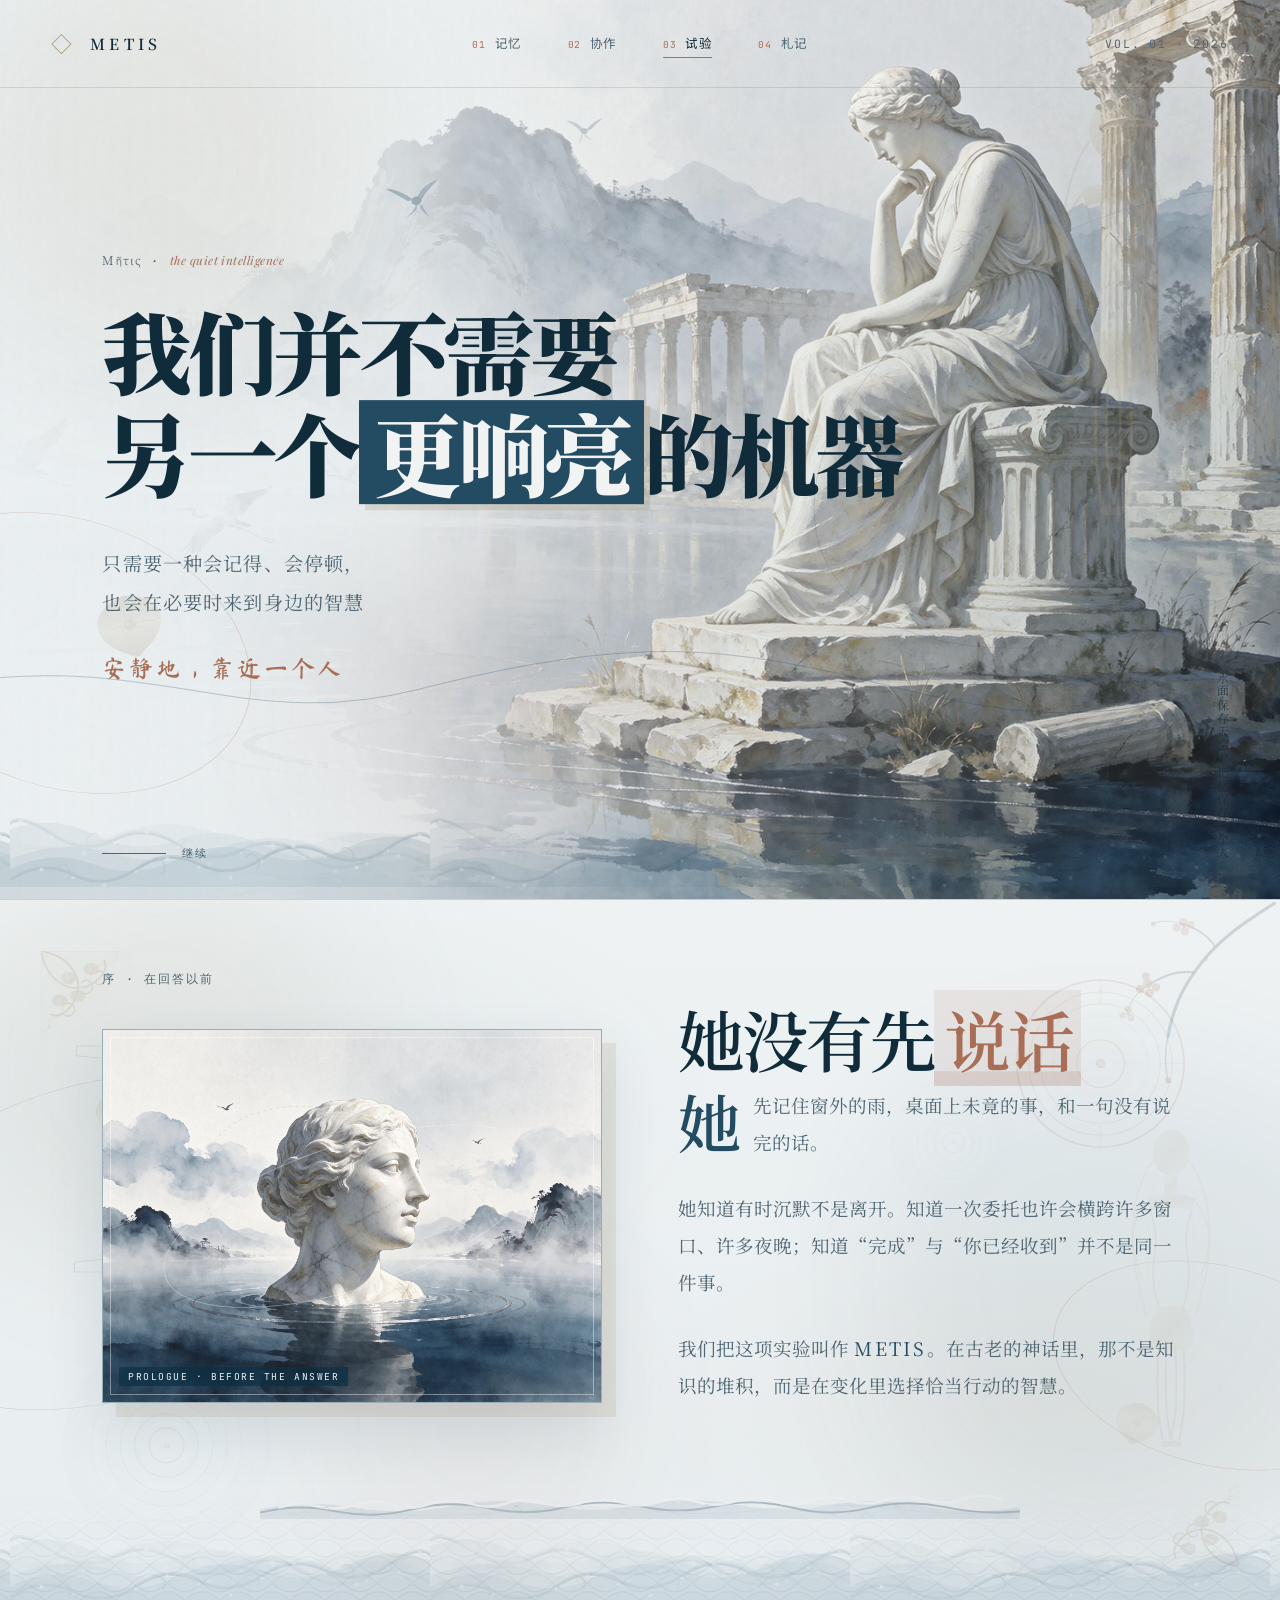
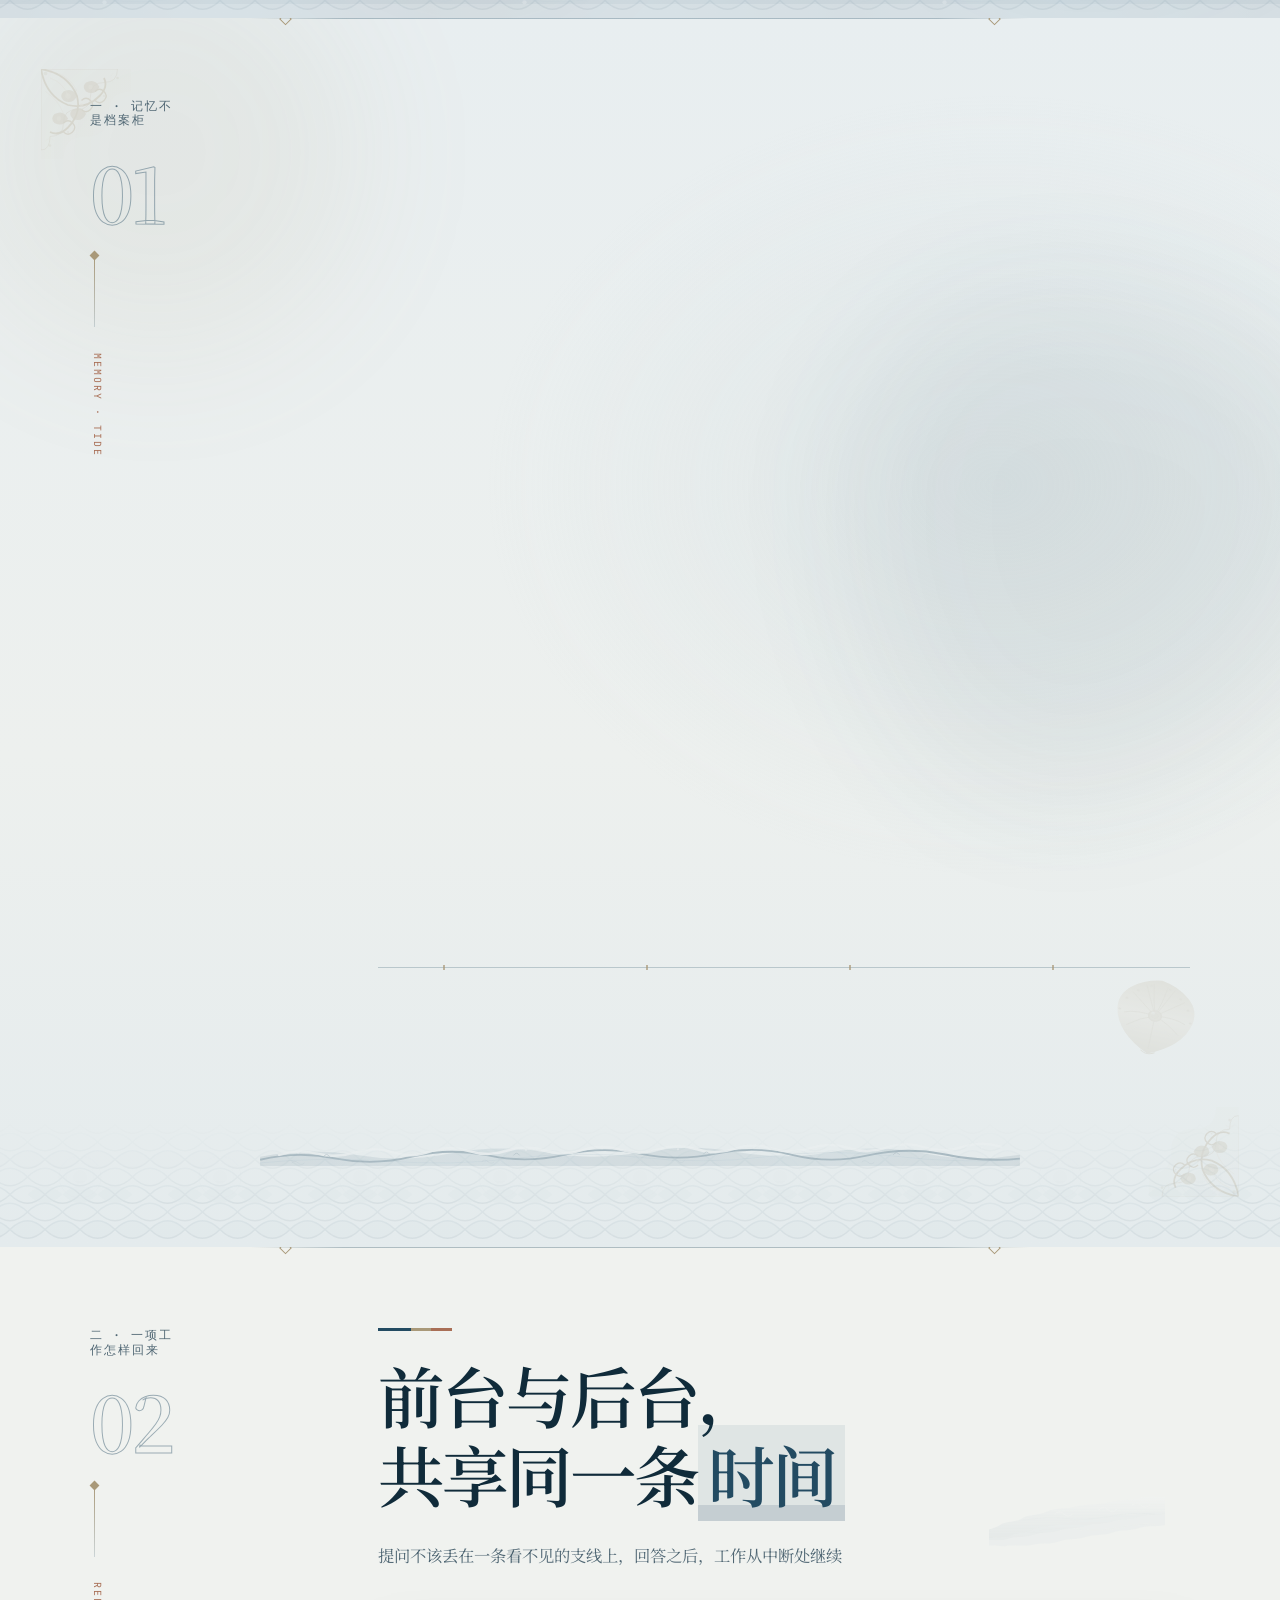
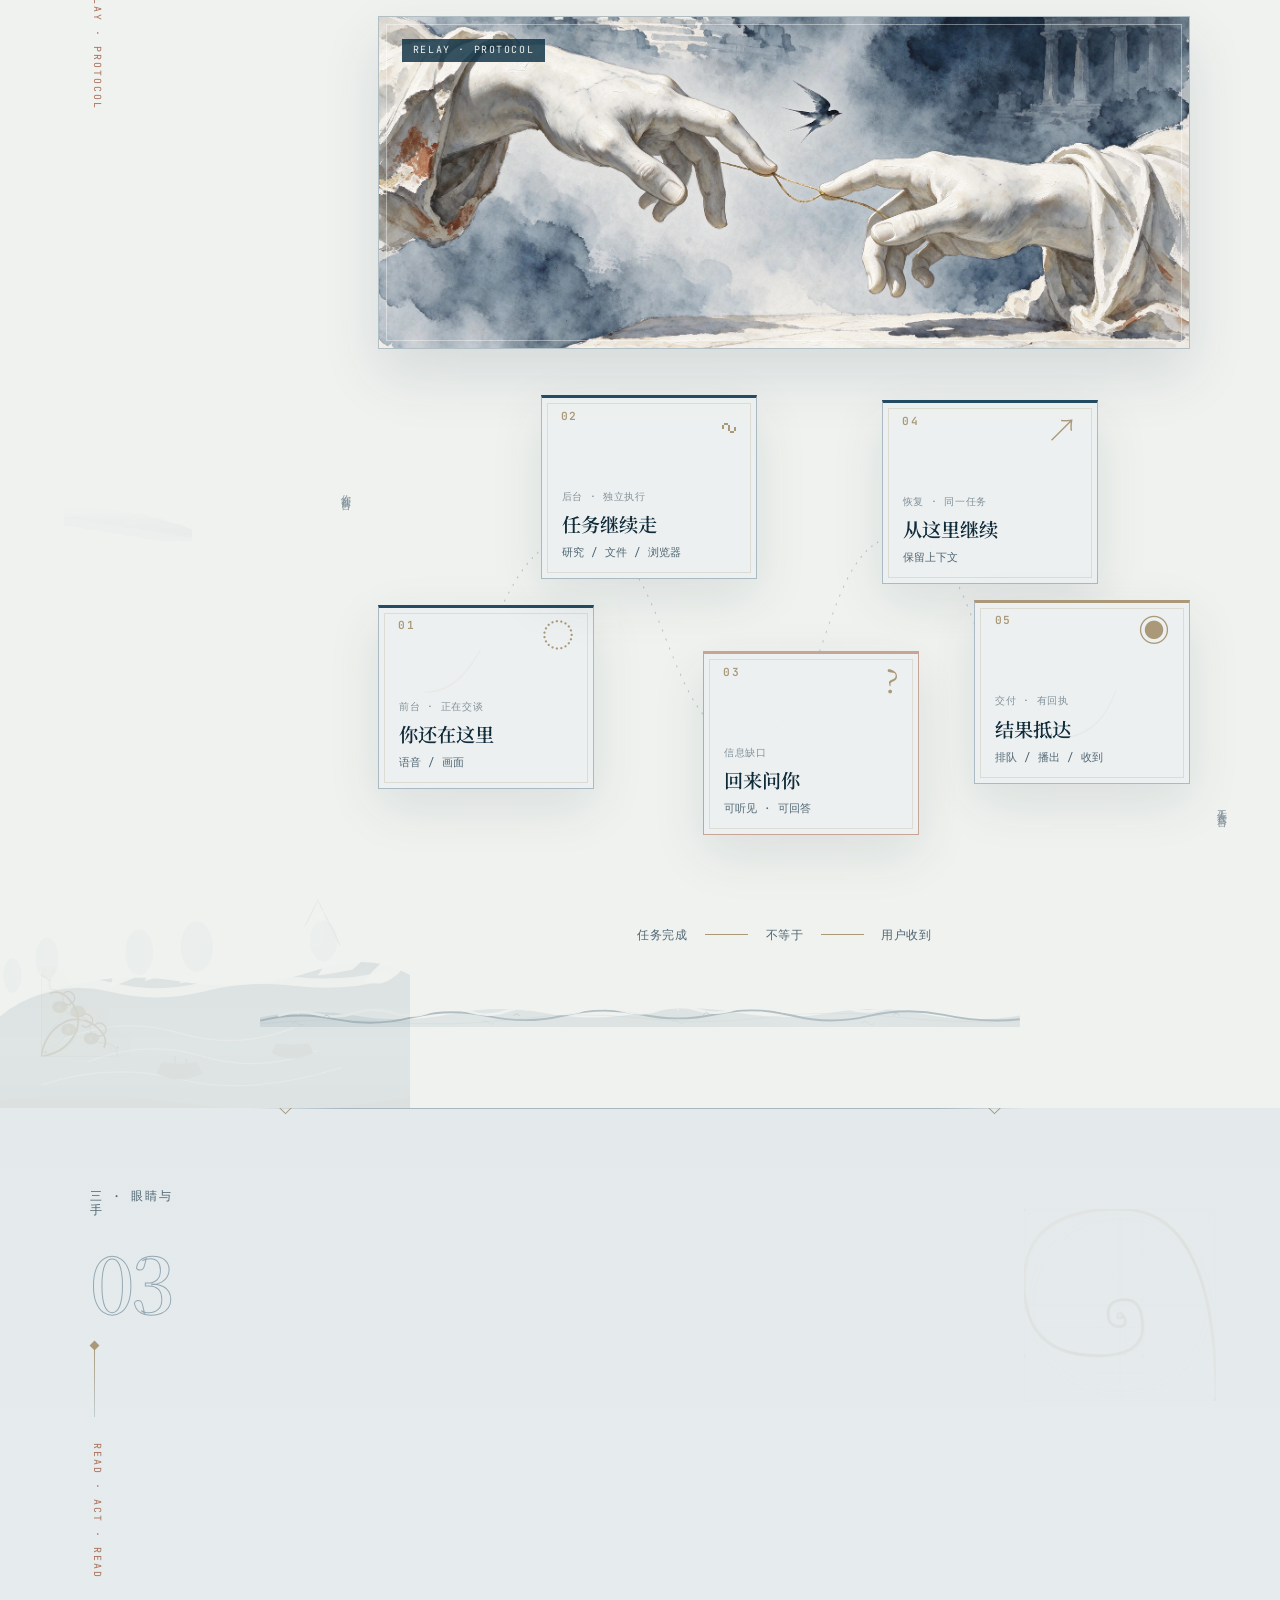
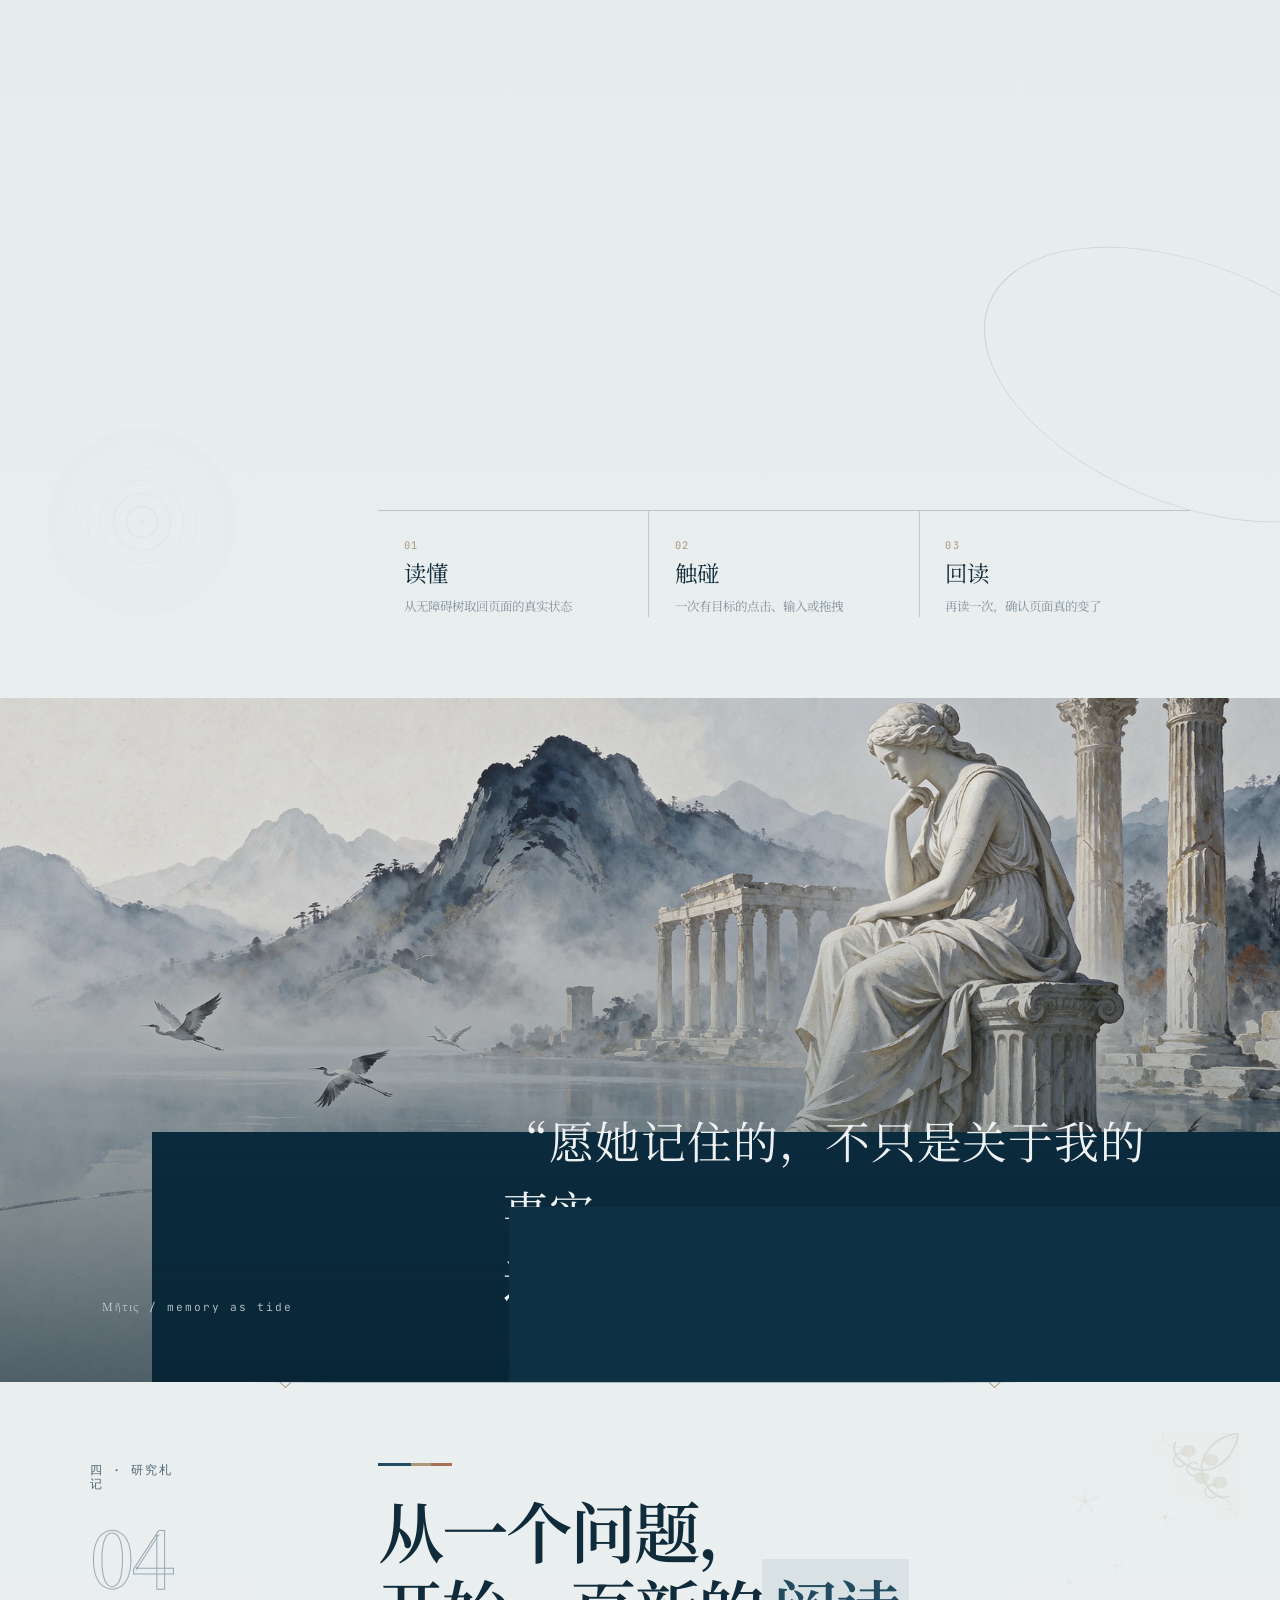
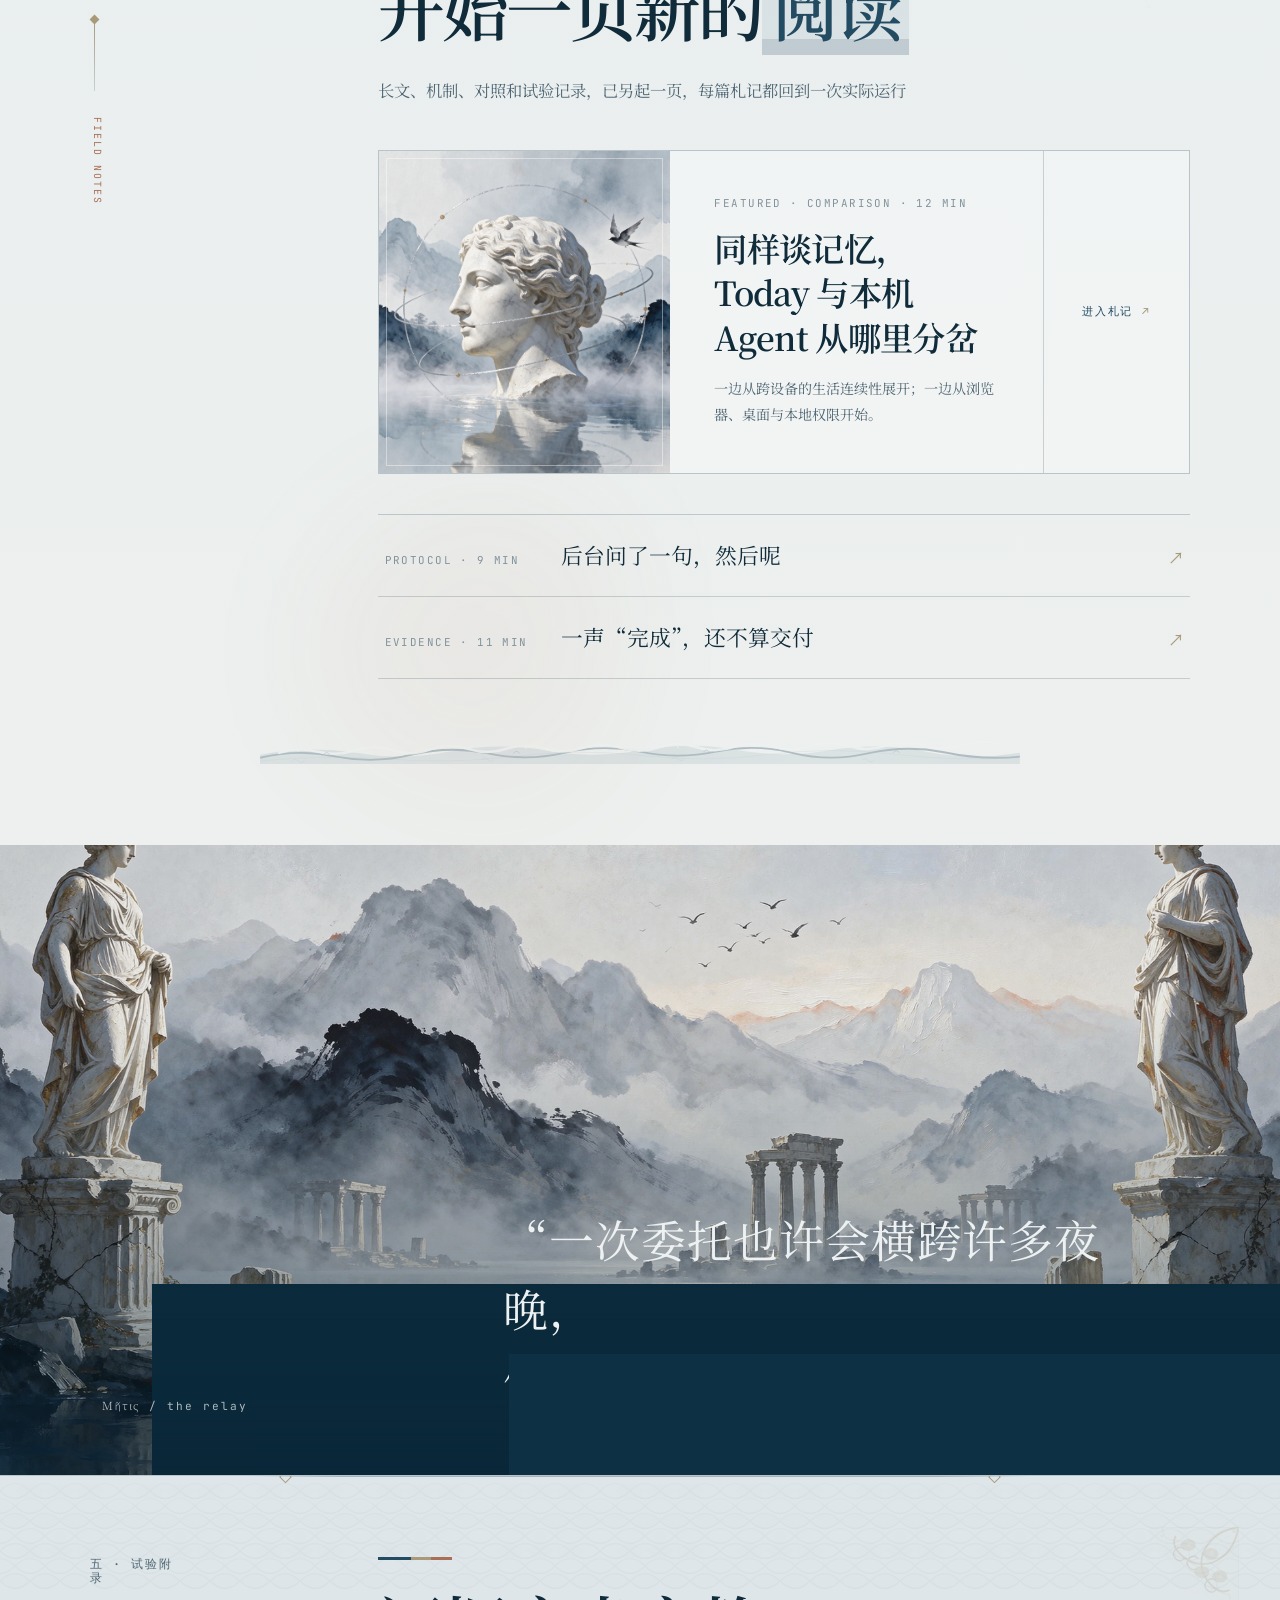
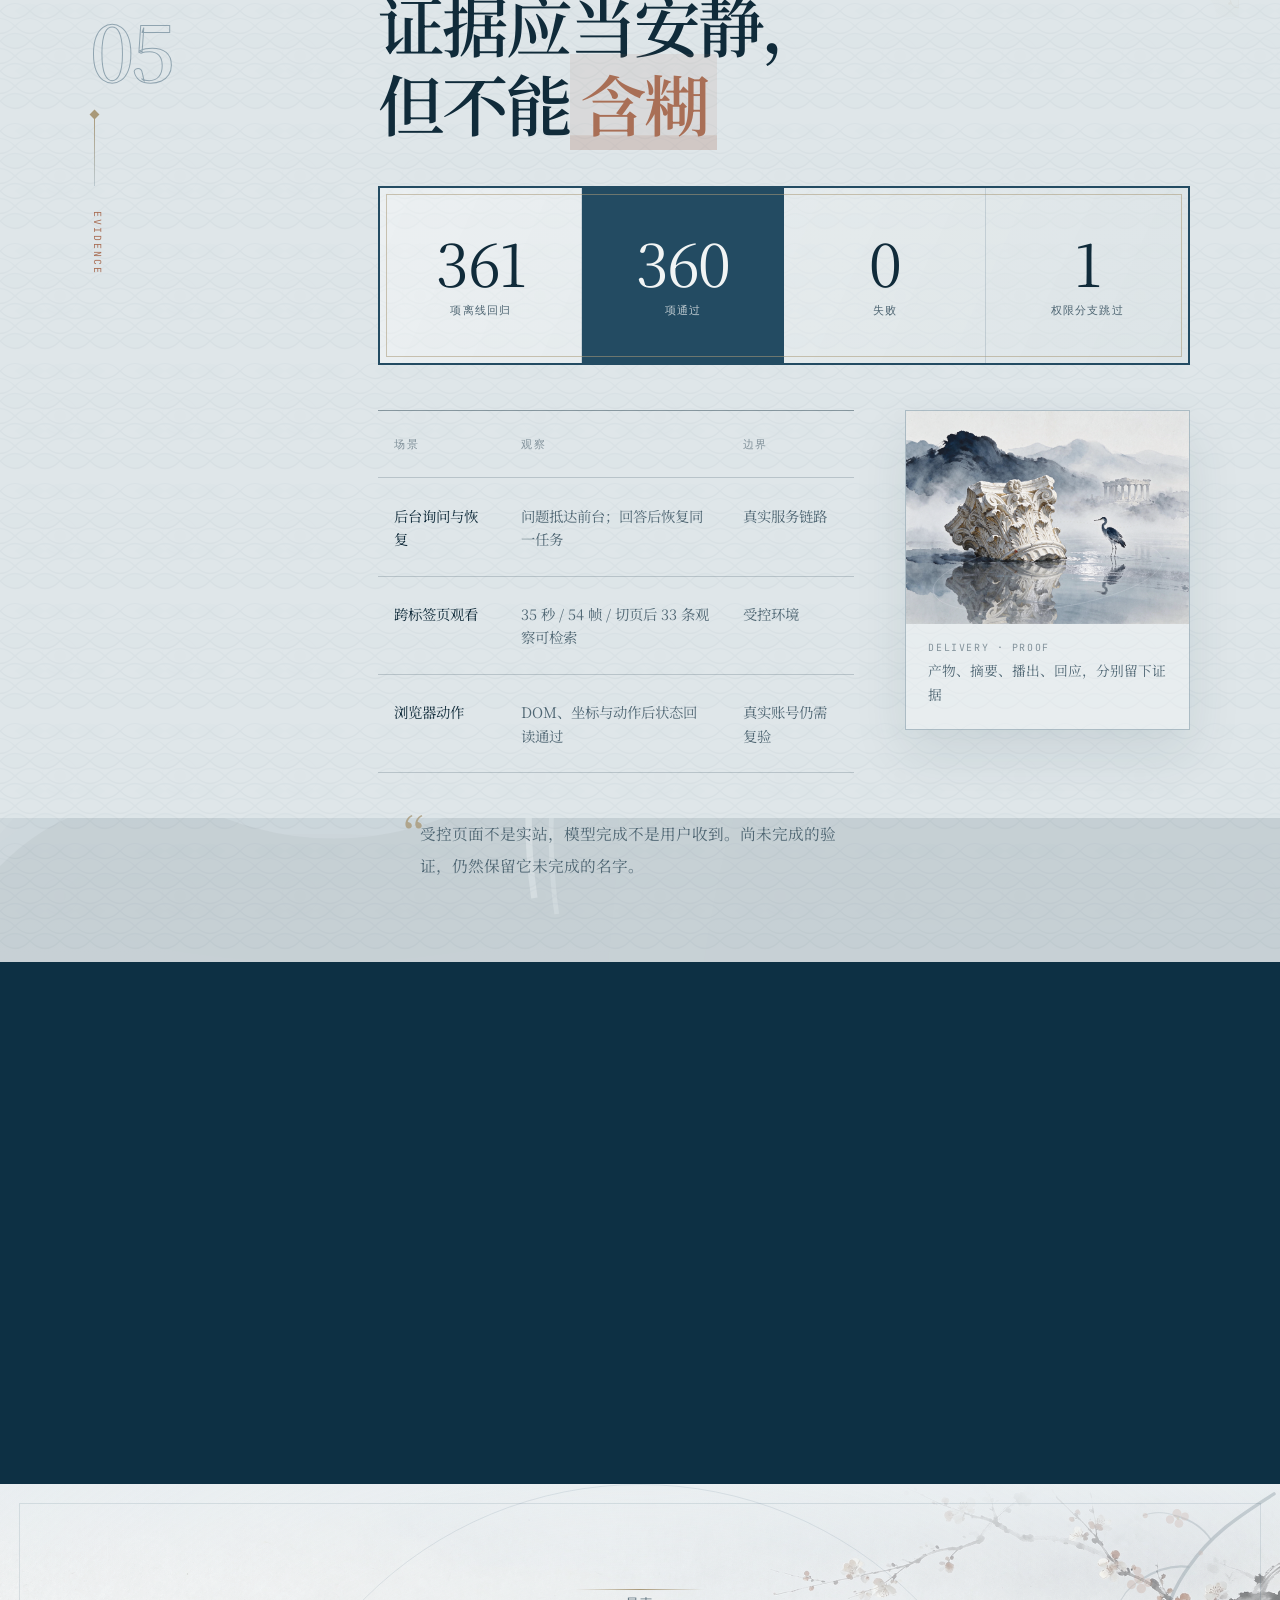
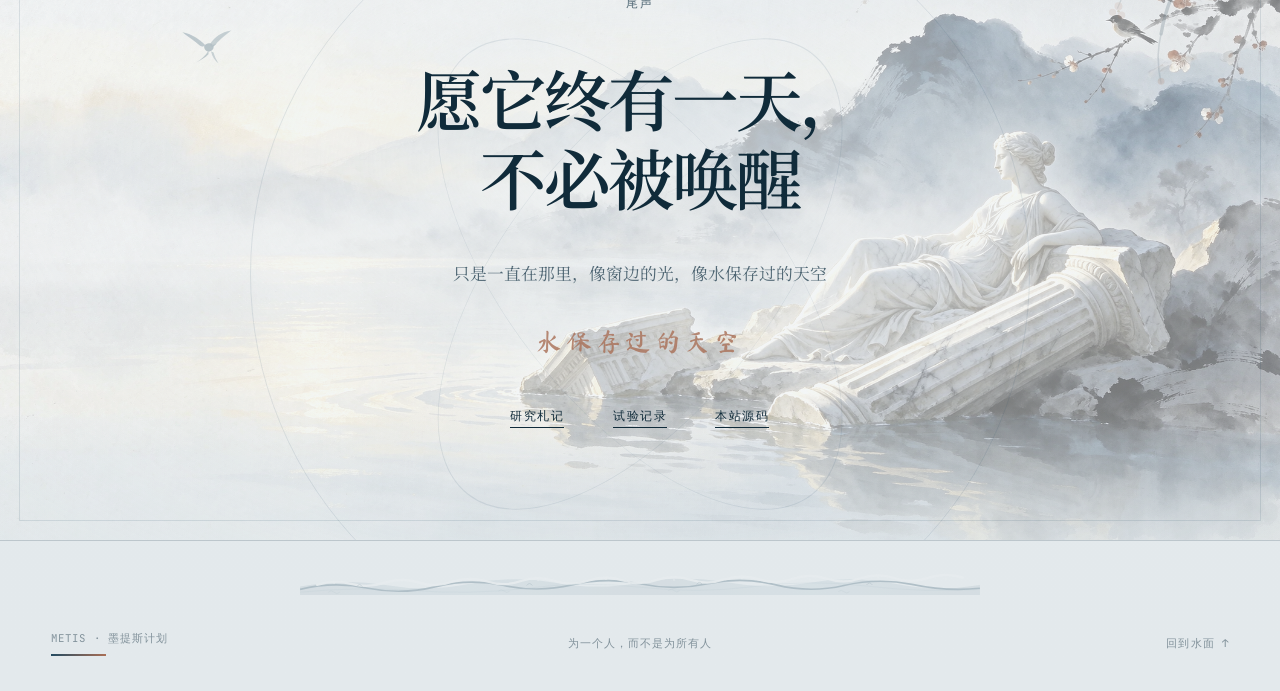
==== commit 0ced9a1f: "best" ====
--- a/index.html
+++ b/index.html
@@ -10,6 +10,9 @@
   <meta property="og:type" content="website">
   <meta property="og:image" content="./assets/metis-tide.png">
   <title>METIS · 墨提斯</title>
+  <link rel="preconnect" href="https://fonts.googleapis.com">
+  <link rel="preconnect" href="https://fonts.gstatic.com" crossorigin>
+  <link href="https://fonts.googleapis.com/css2?family=Noto+Serif+SC:wght@400;600;900&family=Noto+Sans+SC:wght@400;500&family=Playfair+Display:ital,wght@0,500;1,500;1,600&family=JetBrains+Mono:wght@400;500&family=Ma+Shan+Zheng&display=swap" rel="stylesheet">
   <link rel="stylesheet" href="./style.css">
   <script src="./script.js" defer></script>
 </head>
@@ -22,55 +25,127 @@
       <span>METIS</span>
     </a>
     <nav class="site-nav" aria-label="主导航">
-      <a href="#memory" data-spy="memory">记忆</a>
-      <a href="#collaboration" data-spy="collaboration">协作</a>
-      <a href="#evidence" data-spy="evidence">试验</a>
-      <a href="./blog.html">札记</a>
+      <a href="#memory" data-spy="memory"><span class="nav-num">01</span>记忆</a>
+      <a href="#collaboration" data-spy="collaboration"><span class="nav-num">02</span>协作</a>
+      <a href="#evidence" data-spy="evidence"><span class="nav-num">03</span>试验</a>
+      <a href="./blog.html"><span class="nav-num">04</span>札记</a>
     </nav>
     <span class="issue">VOL. 01 · 2026</span>
     <span class="scroll-progress" aria-hidden="true"><i></i></span>
   </header>
 
   <main id="main">
+    <!-- ═══════════ Hero · 水面 ═══════════ -->
     <section class="hero" id="top" aria-labelledby="hero-title">
-      <div class="hero-image" aria-hidden="true">
+      <div class="hero-image" data-depth="0.012" aria-hidden="true">
         <img src="./assets/metis-tide.png" alt="" fetchpriority="high">
       </div>
       <div class="hero-wash" aria-hidden="true"></div>
+
+      <!-- 装饰层：色斑碰撞 + 几何椭圆 + 剪影 + 银尘 -->
+      <div class="hero-deco" aria-hidden="true">
+        <div class="color-blocks">
+          <i class="block block-gold"></i>
+          <i class="block block-blue"></i>
+          <i class="block block-clay"></i>
+        </div>
+        <div class="geo-orbit geo-o1"></div>
+        <div class="geo-orbit geo-o2"></div>
+        <img class="hero-venus" data-depth="0.03" src="./assets/decor/venus-silhouette.svg" alt="">
+        <img class="hero-shell shell-a" data-depth="0.05" src="./assets/decor/shell.svg" alt="">
+        <img class="hero-shell shell-b" data-depth="0.04" src="./assets/decor/shell.svg" alt="">
+        <img class="hero-swallow swallow-a" src="./assets/decor/ink-swallow.svg" alt="">
+        <img class="hero-swallow swallow-b" src="./assets/decor/ink-swallow.svg" alt="">
+        <div class="mote-field" data-motes="14"></div>
+      </div>
+
       <svg class="hero-thread" viewBox="0 0 1440 520" preserveAspectRatio="none" aria-hidden="true">
         <path d="M-40 368 C 180 332, 276 438, 468 380 S 772 304, 972 366 S 1264 438, 1490 322"></path>
       </svg>
 
+      <!-- 底部希腊波浪带 -->
+      <div class="hero-waveband" aria-hidden="true">
+        <div class="waveband waveband-back"></div>
+        <div class="waveband waveband-front"></div>
+      </div>
+
       <div class="hero-copy">
-        <p class="eyebrow">Μῆτις · the quiet intelligence</p>
-        <h1 id="hero-title">我们并不需要<br>另一个更响亮的机器。</h1>
-        <p class="hero-lead">只需要一种会记得、会停顿，<br>也会在必要时来到身边的智慧。</p>
-      </div>
-
-      <p class="hero-caption">水面保存天空，记忆保存一个人。</p>
+        <p class="eyebrow"><span class="greek">Μῆτις</span> · <em>the quiet intelligence</em></p>
+        <h1 id="hero-title">我们并不需要<br>另一个<span class="title-mark">更响亮</span>的<span class="keep">机器</span></h1>
+        <p class="hero-lead">只需要一种会记得、会停顿，<br>也会在必要时来到身边的智慧</p>
+        <p class="hero-hand" aria-hidden="true">安静地，靠近一个人</p>
+      </div>
+
+      <p class="hero-caption">水面保存天空，记忆保存一个人</p>
       <a class="scroll-cue" href="#prologue" aria-label="继续阅读"><span></span>继续</a>
     </section>
 
+    <!-- ═══════════ 序 ═══════════ -->
     <section class="prologue spacious" id="prologue" aria-labelledby="prologue-title">
+      <div class="prologue-deco" aria-hidden="true">
+        <div class="color-blocks">
+          <i class="block block-blue block-soft"></i>
+          <i class="block block-gold block-soft"></i>
+          <i class="block block-clay block-soft"></i>
+        </div>
+        <div class="geo-orbit geo-o3"></div>
+        <div class="geo-orbit geo-o5"></div>
+        <span class="prologue-watermark" aria-hidden="true">Μ</span>
+        <img class="corner-art corner-tl" src="./assets/decor/corner-greek.svg" alt="">
+        <img class="corner-art corner-br" src="./assets/decor/corner-greek.svg" alt="">
+        <img class="prologue-venus" src="./assets/decor/venus-silhouette.svg" alt="">
+        <img class="prologue-sun" data-drift="0.06" src="./assets/decor/circle-deco.svg" alt="">
+        <img class="prologue-ripple ripple-a" src="./assets/decor/ripple.svg" alt="">
+        <img class="prologue-ripple ripple-b" src="./assets/decor/ripple.svg" alt="">
+        <img class="prologue-shell shell-p-a" data-drift="0.04" src="./assets/decor/shell.svg" alt="">
+        <img class="prologue-shell shell-p-b" data-drift="0.05" src="./assets/decor/shell.svg" alt="">
+        <img class="prologue-branch" data-drift="0.03" src="./assets/decor/ink-branch.svg" alt="">
+        <div class="prologue-waveband" aria-hidden="true">
+          <div class="waveband waveband-back"></div>
+          <div class="waveband waveband-front"></div>
+        </div>
+        <div class="seigaiha-band"></div>
+        <div class="mote-field" data-motes="6"></div>
+      </div>
       <p class="folio">序 · 在回答以前</p>
-      <div class="prologue-grid reveal">
-        <h2 id="prologue-title">她没有先说话。</h2>
-        <div class="prose">
-          <p>她先记住窗外的雨，桌面上未竟的事，和一句没有说完的话。</p>
-          <p>她知道有时沉默不是离开。知道一次委托也许会横跨许多窗口、许多夜晚；知道“完成”与“你已经收到”并不是同一件事。</p>
-          <p>我们把这项实验叫作 <em>METIS</em>。在古老的神话里，那不是知识的堆积，而是在变化里选择恰当行动的智慧。</p>
-        </div>
-      </div>
-    </section>
-
-    <!-- 一 · 记忆 -->
+      <div class="prologue-grid">
+        <figure class="prologue-visual reveal" data-reveal="left">
+          <div class="prologue-frame" data-tilt>
+            <img src="./assets/prologue-window.png" alt="古典画：大理石头像半浮于雾蓝静水，远处水墨山影与飞鸟" loading="lazy">
+            <svg class="prologue-overlay" viewBox="0 0 760 570" aria-hidden="true">
+              <ellipse cx="380" cy="285" rx="300" ry="110" transform="rotate(-18 380 285)" fill="none" stroke="rgba(240,244,245,.5)" stroke-width="1"/>
+              <ellipse cx="380" cy="285" rx="240" ry="150" transform="rotate(24 380 285)" fill="none" stroke="rgba(169,153,121,.4)" stroke-width=".8" stroke-dasharray="4 6"/>
+              <circle cx="150" cy="180" r="2.5" fill="rgba(240,244,245,.8)"/>
+              <circle cx="610" cy="360" r="2.5" fill="rgba(240,244,245,.7)"/>
+            </svg>
+            <span class="prologue-tag">PROLOGUE · BEFORE THE ANSWER</span>
+          </div>
+        </figure>
+        <div class="prologue-copy reveal" data-reveal="right">
+          <h2 id="prologue-title">她没有先<span class="title-clay">说话</span></h2>
+          <div class="prose">
+            <p class="prose-lead">她先记住窗外的雨，桌面上未竟的事，和一句没有说完的话。</p>
+            <p>她知道有时沉默不是离开。知道一次委托也许会横跨许多窗口、许多夜晚；知道“完成”与“你已经收到”并不是同一件事。</p>
+            <p>我们把这项实验叫作 <em>METIS</em>。在古老的神话里，那不是知识的堆积，而是在变化里选择恰当行动的智慧。</p>
+          </div>
+        </div>
+      </div>
+      <div class="section-divider" aria-hidden="true"><img src="./assets/decor/divider-wave.svg" alt=""></div>
+    </section>
+
+    <!-- ═══════════ 一 · 记忆 ═══════════ -->
     <section class="section memory" id="memory" aria-labelledby="memory-title">
-      <div class="deco-wave" aria-hidden="true"></div>
-      <div class="greek-corner corner-tr" aria-hidden="true"></div>
+      <div class="memory-deco" aria-hidden="true">
+        <div class="color-blocks"><i class="block block-gold block-soft"></i><i class="block block-blue block-soft block-right"></i></div>
+        <img class="corner-art corner-tl" src="./assets/decor/corner-greek.svg" alt="">
+        <img class="corner-art corner-br" src="./assets/decor/corner-greek.svg" alt="">
+        <img class="memory-shell" data-drift="0.05" src="./assets/decor/shell.svg" alt="">
+        <div class="seigaiha-band"></div>
+      </div>
       <div class="classical-line" aria-hidden="true"></div>
 
       <div class="section-frame">
-        <aside class="section-rail reveal">
+        <aside class="section-rail reveal" data-reveal="left">
           <p class="folio">一 · 记忆不是档案柜</p>
           <span class="rail-num" aria-hidden="true">01</span>
           <span class="rail-line" aria-hidden="true"></span>
@@ -79,51 +154,53 @@
 
         <div class="section-body">
           <header class="section-intro reveal">
-            <h2 id="memory-title">一件小事，<br>在时间里找到它的位置。</h2>
-            <p class="intro-note">触碰星点。每一圈都代表一种不同的记得。</p>
+            <h2 id="memory-title">一件小事，<br>在时间里找到它的<span class="title-clay">位置</span></h2>
+            <p class="intro-note">触碰星点，每一圈都代表一种不同的记得</p>
           </header>
 
-          <div class="memory-atlas reveal">
-            <div class="memory-orbit" aria-label="个人记忆关系图">
-              <svg class="memory-constellation" viewBox="0 0 720 640" role="img" aria-labelledby="memory-visual-title memory-visual-desc">
-                <title id="memory-visual-title">记忆的潮汐图</title>
-                <desc id="memory-visual-desc">四条椭圆轨道代表偏好、事实、视觉情节和承诺，围绕一个人的日常缓慢交叠。</desc>
-                <defs>
-                  <radialGradient id="memory-glow"><stop stop-color="#d1ad82" stop-opacity=".44"/><stop offset="1" stop-color="#d1ad82" stop-opacity="0"/></radialGradient>
-                  <linearGradient id="orbit-ink" x1="0" y1="0" x2="1" y2="1"><stop stop-color="#31596f" stop-opacity=".1"/><stop offset=".52" stop-color="#31596f" stop-opacity=".76"/><stop offset="1" stop-color="#a96f56" stop-opacity=".44"/></linearGradient>
-                </defs>
-                <circle class="memory-glow" cx="360" cy="320" r="182" fill="url(#memory-glow)"/>
-                <g class="orbit-lines" fill="none" stroke="url(#orbit-ink)">
-                  <ellipse data-draw cx="360" cy="320" rx="286" ry="102" transform="rotate(-31 360 320)"/>
-                  <ellipse data-draw cx="360" cy="320" rx="254" ry="146" transform="rotate(37 360 320)"/>
-                  <ellipse data-draw cx="360" cy="320" rx="230" ry="84" transform="rotate(5 360 320)"/>
-                  <ellipse data-draw cx="360" cy="320" rx="154" ry="216" transform="rotate(64 360 320)"/>
-                </g>
-                <g class="memory-filaments" fill="none" stroke="#a99979" stroke-opacity=".7">
-                  <path d="M102 426 C205 392 236 214 354 194 S521 243 615 137"/>
-                  <path d="M147 148 C251 242 227 399 376 443 S511 406 595 507"/>
-                  <path d="M99 301 C192 269 244 319 335 318 S504 293 633 346"/>
-                </g>
-                <circle cx="360" cy="320" r="46" fill="#e9eef1" stroke="#31596f" stroke-opacity=".55"/>
-                <circle cx="360" cy="320" r="7" fill="#9b7651"/>
-                <circle class="memory-node node-fact" cx="103" cy="426" r="8"/>
-                <circle class="memory-node node-scene" cx="615" cy="137" r="8"/>
-                <circle class="memory-node node-promise" cx="595" cy="507" r="8"/>
-                <circle class="memory-node node-preference" cx="147" cy="148" r="8"/>
-                <text x="333" y="389" class="orbit-caption">A LIFE, IN CONTEXT</text>
-              </svg>
-              <span class="orbit-label label-fact">事实</span>
-              <span class="orbit-label label-scene">画面</span>
-              <span class="orbit-label label-promise">承诺</span>
-              <span class="orbit-label label-preference">偏好</span>
-              <span class="atlas-cross" aria-hidden="true">✳</span>
+          <div class="memory-atlas reveal" data-reveal="scale">
+            <div class="memory-stage">
+              <div class="stage-frame" data-tilt>
+                <img class="stage-image" src="./assets/metis-orbit.png" alt="古典画：大理石女性头像侧面，银色轨道环绕，水墨山影间一羽飞燕" loading="lazy">
+                <svg class="stage-rings" viewBox="0 0 720 640" role="img" aria-labelledby="memory-visual-title memory-visual-desc">
+                  <title id="memory-visual-title">记忆的潮汐图</title>
+                  <desc id="memory-visual-desc">四条椭圆轨道代表偏好、事实、视觉情节和承诺，围绕一个人的日常缓慢交叠。</desc>
+                  <defs>
+                    <radialGradient id="memory-glow"><stop stop-color="#d1ad82" stop-opacity=".44"/><stop offset="1" stop-color="#d1ad82" stop-opacity="0"/></radialGradient>
+                    <linearGradient id="orbit-ink" x1="0" y1="0" x2="1" y2="1"><stop stop-color="#31596f" stop-opacity=".1"/><stop offset=".52" stop-color="#31596f" stop-opacity=".76"/><stop offset="1" stop-color="#a96f56" stop-opacity=".44"/></linearGradient>
+                  </defs>
+                  <circle class="memory-glow" cx="360" cy="320" r="182" fill="url(#memory-glow)"/>
+                  <g class="orbit-lines" fill="none" stroke="url(#orbit-ink)">
+                    <ellipse data-draw cx="360" cy="320" rx="286" ry="102" transform="rotate(-31 360 320)"/>
+                    <ellipse data-draw cx="360" cy="320" rx="254" ry="146" transform="rotate(37 360 320)"/>
+                    <ellipse data-draw cx="360" cy="320" rx="230" ry="84" transform="rotate(5 360 320)"/>
+                    <ellipse data-draw cx="360" cy="320" rx="154" ry="216" transform="rotate(64 360 320)"/>
+                  </g>
+                  <g class="memory-filaments" fill="none" stroke="#a99979" stroke-opacity=".7">
+                    <path d="M102 426 C205 392 236 214 354 194 S521 243 615 137"/>
+                    <path d="M147 148 C251 242 227 399 376 443 S511 406 595 507"/>
+                    <path d="M99 301 C192 269 244 319 335 318 S504 293 633 346"/>
+                  </g>
+                  <circle cx="360" cy="320" r="22" fill="#e9eef1" fill-opacity=".5" stroke="#31596f" stroke-opacity=".4"/>
+                  <circle cx="360" cy="320" r="5" fill="#9b7651"/>
+                  <circle class="memory-node node-fact" cx="103" cy="426" r="8"/>
+                  <circle class="memory-node node-scene" cx="615" cy="137" r="8"/>
+                  <circle class="memory-node node-promise" cx="595" cy="507" r="8"/>
+                  <circle class="memory-node node-preference" cx="147" cy="148" r="8"/>
+                  <text x="298" y="596" class="orbit-caption">A LIFE, IN CONTEXT</text>
+                </svg>
+                <span class="orbit-label label-fact">事实</span>
+                <span class="orbit-label label-scene">画面</span>
+                <span class="orbit-label label-promise">承诺</span>
+                <span class="orbit-label label-preference">偏好</span>
+              </div>
             </div>
 
             <aside class="memory-reading" aria-live="polite">
-              <div class="reading-card">
+              <div class="reading-card ink-hover">
                 <p class="reading-demo">记忆单页 · 演示案例</p>
                 <p class="reading-kicker" id="memory-kind">日常的偏好</p>
-                <h3 id="memory-entry-title">周二与周四，留给跑步。</h3>
+                <h3 id="memory-entry-title">周二与周四，留给跑步</h3>
                 <p id="memory-entry-body">它不是一条孤立的日程。重复的节奏，慢慢变成关于一个人的知识；当计划改变，它也可以被修正。</p>
                 <p class="reading-source"><span>来源</span><span id="memory-entry-source">多次提及 · 可更正</span></p>
                 <div class="memory-controls" role="group" aria-label="切换记忆类型">
@@ -132,7 +209,7 @@
                   <button type="button" class="memory-control" data-memory="scene" aria-pressed="false">画面</button>
                   <button type="button" class="memory-control" data-memory="promise" aria-pressed="false">承诺</button>
                 </div>
-                <p class="reading-note">每条记忆都有来处，也都留有离开的路。</p>
+                <p class="reading-note">每条记忆都有来处，也都留有离开的路</p>
               </div>
             </aside>
           </div>
@@ -145,15 +222,21 @@
           </ol>
         </div>
       </div>
-    </section>
-
-    <!-- 二 · 协作 -->
+      <div class="section-divider" aria-hidden="true"><img src="./assets/decor/divider-wave.svg" alt=""></div>
+    </section>
+
+    <!-- ═══════════ 二 · 协作 ═══════════ -->
     <section class="section collaboration" id="collaboration" aria-labelledby="collaboration-title">
-      <div class="greek-corner corner-bl" aria-hidden="true"></div>
+      <div class="collab-deco" aria-hidden="true">
+        <img class="collab-wave" data-drift="0.04" src="./assets/decor/wave-great.svg" alt="">
+        <img class="collab-cloud cloud-a" src="./assets/decor/cloud.svg" alt="">
+        <img class="collab-cloud cloud-b" src="./assets/decor/cloud.svg" alt="">
+        <img class="corner-art corner-bl" src="./assets/decor/corner-greek.svg" alt="">
+      </div>
       <div class="classical-line" aria-hidden="true"></div>
 
       <div class="section-frame">
-        <aside class="section-rail reveal">
+        <aside class="section-rail reveal" data-reveal="left">
           <p class="folio">二 · 一项工作怎样回来</p>
           <span class="rail-num" aria-hidden="true">02</span>
           <span class="rail-line" aria-hidden="true"></span>
@@ -162,34 +245,47 @@
 
         <div class="section-body">
           <header class="section-intro reveal">
-            <h2 id="collaboration-title">前台与后台，<br>共享同一条时间。</h2>
-            <p class="intro-note collaboration-intro">提问不该丢在一条看不见的支线上。回答之后，工作从中断处继续。</p>
+            <h2 id="collaboration-title">前台与后台，<br>共享同一条<span class="title-blue">时间</span></h2>
+            <p class="intro-note collaboration-intro">提问不该丢在一条看不见的支线上，回答之后，工作从中断处继续</p>
           </header>
 
-          <div class="relay-figure reveal">
+          <figure class="relay-banner reveal" data-reveal="scale">
+            <div class="banner-frame">
+              <img src="./assets/panel-relay.png" alt="古典画：两只大理石手在石台上方传递一根金线，雾中神庙与飞燕" loading="lazy">
+              <span class="banner-tag">RELAY · PROTOCOL</span>
+            </div>
+          </figure>
+
+          <div class="relay-figure reveal" data-reveal="scale">
             <svg class="relay-path" viewBox="0 0 1200 420" preserveAspectRatio="none" aria-hidden="true">
               <path class="relay-path-base" d="M70 252 C180 252 170 124 300 124 S420 290 545 290 S650 124 772 124 S885 290 1000 290 S1085 205 1140 205"/>
               <path class="relay-path-live" d="M70 252 C180 252 170 124 300 124 S420 290 545 290 S650 124 772 124 S885 290 1000 290 S1085 205 1140 205"/>
             </svg>
-            <div class="relay-card relay-card-front"><span class="relay-no" aria-hidden="true">01</span><span class="relay-icon" aria-hidden="true">◌</span><small>前台 · 正在交谈</small><strong>你还在这里</strong><i>语音 / 画面</i></div>
-            <div class="relay-card relay-card-agent"><span class="relay-no" aria-hidden="true">02</span><span class="relay-icon" aria-hidden="true">∿</span><small>后台 · 独立执行</small><strong>任务继续走</strong><i>研究 / 文件 / 浏览器</i></div>
-            <div class="relay-card relay-card-question"><span class="relay-no" aria-hidden="true">03</span><span class="relay-icon" aria-hidden="true">?</span><small>信息缺口</small><strong>回来问你</strong><i>可听见 · 可回答</i></div>
-            <div class="relay-card relay-card-return"><span class="relay-no" aria-hidden="true">04</span><span class="relay-icon" aria-hidden="true">↗</span><small>恢复 · 同一任务</small><strong>从这里继续</strong><i>保留上下文</i></div>
-            <div class="relay-card relay-card-delivery"><span class="relay-no" aria-hidden="true">05</span><span class="relay-icon" aria-hidden="true">◉</span><small>交付 · 有回执</small><strong>结果抵达</strong><i>排队 / 播出 / 收到</i></div>
+            <div class="relay-card relay-card-front ink-hover"><span class="relay-no" aria-hidden="true">01</span><span class="relay-icon" aria-hidden="true">◌</span><small>前台 · 正在交谈</small><strong>你还在这里</strong><i>语音 / 画面</i></div>
+            <div class="relay-card relay-card-agent ink-hover"><span class="relay-no" aria-hidden="true">02</span><span class="relay-icon" aria-hidden="true">∿</span><small>后台 · 独立执行</small><strong>任务继续走</strong><i>研究 / 文件 / 浏览器</i></div>
+            <div class="relay-card relay-card-question ink-hover"><span class="relay-no" aria-hidden="true">03</span><span class="relay-icon" aria-hidden="true">?</span><small>信息缺口</small><strong>回来问你</strong><i>可听见 · 可回答</i></div>
+            <div class="relay-card relay-card-return ink-hover"><span class="relay-no" aria-hidden="true">04</span><span class="relay-icon" aria-hidden="true">↗</span><small>恢复 · 同一任务</small><strong>从这里继续</strong><i>保留上下文</i></div>
+            <div class="relay-card relay-card-delivery ink-hover"><span class="relay-no" aria-hidden="true">05</span><span class="relay-icon" aria-hidden="true">◉</span><small>交付 · 有回执</small><strong>结果抵达</strong><i>排队 / 播出 / 收到</i></div>
             <span class="relay-axis axis-left">你在前台</span>
             <span class="relay-axis axis-right">工作在后台</span>
           </div>
           <p class="relay-caption reveal"><span>任务完成</span><b></b><span>不等于</span><b></b><span>用户收到</span></p>
         </div>
       </div>
-    </section>
-
-    <!-- 三 · 眼睛与手 -->
+      <div class="section-divider" aria-hidden="true"><img src="./assets/decor/divider-wave.svg" alt=""></div>
+    </section>
+
+    <!-- ═══════════ 三 · 眼睛与手 ═══════════ -->
     <section class="section local-action" id="local-action" aria-labelledby="local-action-title">
+      <div class="action-deco" aria-hidden="true">
+        <div class="geo-orbit geo-o4"></div>
+        <img class="action-spiral" data-drift="0.05" src="./assets/decor/golden-spiral.svg" alt="">
+        <img class="action-ripple" src="./assets/decor/ripple.svg" alt="">
+      </div>
       <div class="classical-line" aria-hidden="true"></div>
 
       <div class="section-frame">
-        <aside class="section-rail reveal">
+        <aside class="section-rail reveal" data-reveal="left">
           <p class="folio">三 · 眼睛与手</p>
           <span class="rail-num" aria-hidden="true">03</span>
           <span class="rail-line" aria-hidden="true"></span>
@@ -198,21 +294,25 @@
 
         <div class="section-body">
           <header class="section-intro reveal">
-            <h2 id="local-action-title">先读懂桌面，<br>再伸手触碰。</h2>
-            <p class="intro-note">一个动作要留下两处痕迹：它做了什么，页面后来变成什么。</p>
+            <h2 id="local-action-title">先读懂桌面，<br>再<span class="title-clay">伸手</span>触碰</h2>
+            <p class="intro-note">一个动作要留下两处痕迹：它做了什么，页面后来变成什么</p>
           </header>
 
-          <div class="desktop-study reveal" aria-label="浏览器无障碍信息与动作确认示意">
-            <div class="study-window">
+          <div class="desktop-study reveal" data-reveal="scale" aria-label="浏览器无障碍信息与动作确认示意">
+            <div class="study-window" data-tilt>
               <div class="study-chrome"><span></span><span></span><span></span><i>edge://workbench</i></div>
-              <div class="study-page">
-                <div class="study-site-mark"></div><div class="study-image"></div>
-                <div class="study-page-lines"><i></i><i></i><i></i></div>
-                <div class="study-like"><span>♡</span> 收藏这篇笔记</div>
+              <div class="study-media">
+                <img src="./assets/panel-bust.png" alt="古典画：白色大理石女性胸像侧面，柱影墙前一枝水墨花鸟" loading="lazy">
+                <div class="study-page-overlay">
+                  <div class="study-site-mark"></div>
+                  <div class="study-page-lines"><i></i><i></i><i></i></div>
+                  <div class="study-like"><span>♡</span> 收藏这篇笔记</div>
+                </div>
                 <div class="study-cursor" aria-hidden="true"></div>
+                <div class="study-click-ring" aria-hidden="true"></div>
               </div>
             </div>
-            <div class="study-tree">
+            <div class="study-tree ink-hover">
               <p>ACCESSIBILITY TREE</p>
               <ul>
                 <li>document <span>笔记详情</span></li><li>article <span>植物与雨</span></li>
@@ -233,22 +333,28 @@
       </div>
     </section>
 
-    <figure class="interlude reveal">
-      <div class="interlude-image">
-        <img src="./assets/metis-tide.png" alt="雾蓝色水面上，古典石像在远处静坐，银色细线横过水面" loading="lazy">
+    <!-- ═══════════ 插页 · 潮汐 ═══════════ -->
+    <figure class="interlude reveal" data-reveal="fade">
+      <div class="interlude-image" data-parallax>
+        <img src="./assets/metis-tide.png" alt="古典画：石像静坐于断柱之上，希腊柱廊没入水墨山水，双鹭掠过水面" loading="lazy">
       </div>
       <figcaption>
-        <span>Μῆτις / memory as tide</span>
-        <blockquote>“愿她记住的，不只是关于我的事实，<br>还有我曾怎样经过这些日子。”</blockquote>
+        <span><i class="greek">Μῆτις</i> / memory as tide</span>
+        <blockquote>“愿她记住的，不只是关于我的事实，<br>还有我曾怎样经过这些日子”</blockquote>
       </figcaption>
     </figure>
 
-    <!-- 四 · 札记入口（完整内容在 blog.html） -->
+    <!-- ═══════════ 四 · 札记入口 ═══════════ -->
     <section class="section journal-entry" id="field-notes" aria-labelledby="notes-title">
+      <div class="journal-deco" aria-hidden="true">
+        <div class="color-blocks"><i class="block block-clay block-soft"></i></div>
+        <img class="journal-petals" data-drift="0.04" src="./assets/decor/sakura.svg" alt="">
+        <img class="corner-art corner-tr" src="./assets/decor/corner-greek.svg" alt="">
+      </div>
       <div class="classical-line" aria-hidden="true"></div>
 
       <div class="section-frame">
-        <aside class="section-rail reveal">
+        <aside class="section-rail reveal" data-reveal="left">
           <p class="folio">四 · 研究札记</p>
           <span class="rail-num" aria-hidden="true">04</span>
           <span class="rail-line" aria-hidden="true"></span>
@@ -257,36 +363,53 @@
 
         <div class="section-body">
           <header class="section-intro reveal">
-            <h2 id="notes-title">从一个问题，<br>开始一页新的阅读。</h2>
-            <p class="intro-note">长文、机制、对照和试验记录，已另起一页。每篇札记都回到一次实际运行。</p>
+            <h2 id="notes-title">从一个问题，<br>开始一页新的<span class="title-blue">阅读</span></h2>
+            <p class="intro-note">长文、机制、对照和试验记录，已另起一页，每篇札记都回到一次实际运行</p>
           </header>
 
-          <a class="entry-feature reveal" href="./blog.html">
+          <a class="entry-feature reveal ink-hover" href="./blog.html">
             <span class="entry-art" aria-hidden="true">
-              <svg viewBox="0 0 760 360"><path d="M70 266 C210 252 181 105 350 115 S525 288 692 81"/><ellipse cx="382" cy="184" rx="223" ry="104"/><ellipse cx="382" cy="184" rx="111" ry="166" transform="rotate(48 382 184)"/><circle cx="382" cy="184" r="18"/><path d="M86 83h104M580 277h90"/></svg>
+              <img src="./assets/metis-orbit.png" alt="" loading="lazy">
             </span>
             <span class="entry-copy">
               <span class="note-meta">FEATURED · COMPARISON · 12 MIN</span>
-              <span class="entry-title">同样谈记忆，Today 与本机 Agent 从哪里分岔？</span>
+              <span class="entry-title">同样谈记忆，Today 与本机 Agent 从哪里分岔</span>
               <span class="entry-sum">一边从跨设备的生活连续性展开；一边从浏览器、桌面与本地权限开始。</span>
             </span>
-            <span class="entry-cta">进入札记 <b aria-hidden="true">↗</b></span>
+            <span class="entry-cta" data-magnetic>进入札记 <b aria-hidden="true">↗</b></span>
           </a>
 
           <ul class="entry-list" data-stagger>
-            <li><a href="./blog.html#article-relay"><span class="note-meta">PROTOCOL · 9 MIN</span><strong>后台问了一句，然后呢？</strong><i aria-hidden="true">↗</i></a></li>
+            <li><a href="./blog.html#article-relay"><span class="note-meta">PROTOCOL · 9 MIN</span><strong>后台问了一句，然后呢</strong><i aria-hidden="true">↗</i></a></li>
             <li><a href="./blog.html#article-proof"><span class="note-meta">EVIDENCE · 11 MIN</span><strong>一声“完成”，还不算交付</strong><i aria-hidden="true">↗</i></a></li>
           </ul>
         </div>
       </div>
-    </section>
-
-    <!-- 五 · 试验附录 -->
+      <div class="section-divider" aria-hidden="true"><img src="./assets/decor/divider-wave.svg" alt=""></div>
+    </section>
+
+    <!-- ═══════════ 插页 · 对望 ═══════════ -->
+    <figure class="interlude interlude-relay reveal" data-reveal="fade">
+      <div class="interlude-image" data-parallax>
+        <img src="./assets/metis-relay.png" alt="古典画：两尊石像隔水相望，银线贴水相连，远处水墨群山与归鸟" loading="lazy">
+      </div>
+      <figcaption>
+        <span><i class="greek">Μῆτις</i> / the relay</span>
+        <blockquote>“一次委托也许会横跨许多夜晚，<br>但那根线，始终没有断”</blockquote>
+      </figcaption>
+    </figure>
+
+    <!-- ═══════════ 五 · 试验附录 ═══════════ -->
     <section class="section evidence" id="evidence" aria-labelledby="evidence-title">
+      <div class="evidence-deco" aria-hidden="true">
+        <div class="seigaiha-field"></div>
+        <img class="evidence-mountains" src="./assets/decor/mountain-ink.svg" alt="">
+        <img class="corner-art corner-tr" src="./assets/decor/corner-greek.svg" alt="">
+      </div>
       <div class="classical-line" aria-hidden="true"></div>
 
       <div class="section-frame">
-        <aside class="section-rail reveal">
+        <aside class="section-rail reveal" data-reveal="left">
           <p class="folio">五 · 试验附录</p>
           <span class="rail-num" aria-hidden="true">05</span>
           <span class="rail-line" aria-hidden="true"></span>
@@ -295,61 +418,94 @@
 
         <div class="section-body">
           <header class="section-intro reveal">
-            <h2 id="evidence-title">证据应当安静，<br>但不能含糊。</h2>
+            <h2 id="evidence-title">证据应当安静，<br>但不能<span class="title-clay">含糊</span></h2>
           </header>
 
           <div class="stat-grid" data-stagger>
-            <div class="stat"><span class="stat-num" data-count="361">361</span><span class="stat-label">项离线回归</span></div>
+            <div class="stat ink-hover"><span class="stat-num" data-count="361">361</span><span class="stat-label">项离线回归</span></div>
             <div class="stat is-highlight"><span class="stat-num" data-count="360">360</span><span class="stat-label">项通过</span></div>
-            <div class="stat"><span class="stat-num" data-count="0">0</span><span class="stat-label">失败</span></div>
-            <div class="stat"><span class="stat-num" data-count="1">1</span><span class="stat-label">权限分支跳过</span></div>
-          </div>
-
-          <div class="ledger reveal" role="table" aria-label="METIS 阶段二试验记录">
-            <div class="ledger-row ledger-head" role="row">
-              <span role="columnheader">场景</span>
-              <span role="columnheader">观察</span>
-              <span role="columnheader">边界</span>
+            <div class="stat ink-hover"><span class="stat-num" data-count="0">0</span><span class="stat-label">失败</span></div>
+            <div class="stat ink-hover"><span class="stat-num" data-count="1">1</span><span class="stat-label">权限分支跳过</span></div>
+          </div>
+
+          <div class="evidence-grid reveal">
+            <div class="ledger" role="table" aria-label="METIS 阶段二试验记录">
+              <div class="ledger-row ledger-head" role="row">
+                <span role="columnheader">场景</span>
+                <span role="columnheader">观察</span>
+                <span role="columnheader">边界</span>
+              </div>
+              <div class="ledger-row" role="row">
+                <span role="cell">后台询问与恢复</span>
+                <span role="cell">问题抵达前台；回答后恢复同一任务</span>
+                <span role="cell">真实服务链路</span>
+              </div>
+              <div class="ledger-row" role="row">
+                <span role="cell">跨标签页观看</span>
+                <span role="cell">35 秒 / 54 帧 / 切页后 33 条观察可检索</span>
+                <span role="cell">受控环境</span>
+              </div>
+              <div class="ledger-row" role="row">
+                <span role="cell">浏览器动作</span>
+                <span role="cell">DOM、坐标与动作后状态回读通过</span>
+                <span role="cell">真实账号仍需复验</span>
+              </div>
+              <p class="boundary-note">受控页面不是实站，模型完成不是用户收到。尚未完成的验证，仍然保留它未完成的名字。</p>
             </div>
-            <div class="ledger-row" role="row">
-              <span role="cell">后台询问与恢复</span>
-              <span role="cell">问题抵达前台；回答后恢复同一任务</span>
-              <span role="cell">真实服务链路</span>
-            </div>
-            <div class="ledger-row" role="row">
-              <span role="cell">跨标签页观看</span>
-              <span role="cell">35 秒 / 54 帧 / 切页后 33 条观察可检索</span>
-              <span role="cell">受控环境</span>
-            </div>
-            <div class="ledger-row" role="row">
-              <span role="cell">浏览器动作</span>
-              <span role="cell">DOM、坐标与动作后状态回读通过</span>
-              <span role="cell">真实账号仍需复验</span>
-            </div>
-          </div>
-
-          <p class="boundary-note reveal">受控页面不是实站，模型完成不是用户收到。尚未完成的验证，仍然保留它未完成的名字。</p>
-        </div>
-      </div>
-    </section>
-
+
+            <figure class="proof-frame">
+              <img src="./assets/panel-proof.png" alt="古典画：残破的科林斯柱头半浸静水，一只鹭立浅滩，远处雾中神庙" loading="lazy">
+              <svg class="proof-overlay" viewBox="0 0 760 570" aria-hidden="true">
+                <ellipse cx="380" cy="300" rx="310" ry="90" transform="rotate(-8 380 300)" fill="none" stroke="rgba(240,244,245,.45)" stroke-width="1"/>
+                <path d="M60 430 C200 400 260 180 390 160 S580 220 700 120" fill="none" stroke="rgba(169,153,121,.35)" stroke-width=".8" stroke-dasharray="3 6"/>
+              </svg>
+              <figcaption><span>DELIVERY · PROOF</span>产物、摘要、播出、回应，分别留下证据</figcaption>
+            </figure>
+          </div>
+        </div>
+      </div>
+    </section>
+
+    <!-- ═══════════ 插页 · 静候 ═══════════ -->
+    <figure class="interlude interlude-still reveal" data-reveal="fade">
+      <div class="interlude-image" data-parallax>
+        <img src="./assets/metis-waiting.png" alt="旧藏画：沉思的石像静坐雾蓝水边，银线横过静水，远处断柱" loading="lazy">
+      </div>
+      <figcaption>
+        <span><i class="greek">Μῆτις</i> / still water</span>
+        <blockquote>“她先听见水的声音，<br>然后才想起自己为什么停在那里”</blockquote>
+      </figcaption>
+    </figure>
+
+    <!-- ═══════════ 尾声 ═══════════ -->
     <section class="epilogue" aria-labelledby="epilogue-title">
+      <div class="epilogue-bg" aria-hidden="true">
+        <img src="./assets/metis-dawn.png" alt="" loading="lazy">
+      </div>
+      <div class="epilogue-wash" aria-hidden="true"></div>
       <div class="epilogue-orbit" aria-hidden="true"></div>
+      <img class="epilogue-branch" src="./assets/decor/ink-branch.svg" alt="" aria-hidden="true">
+      <img class="epilogue-swallow" src="./assets/decor/ink-swallow.svg" alt="" aria-hidden="true">
+      <div class="mote-field mote-field-epilogue" data-motes="10" aria-hidden="true"></div>
       <p class="folio">尾声</p>
-      <h2 id="epilogue-title" class="reveal">愿它终有一天，<br>不必被唤醒。</h2>
-      <p class="reveal">只是一直在那里。像窗边的光，像水保存过的天空。</p>
+      <h2 id="epilogue-title" class="reveal">愿它终有一天，<br>不必被唤醒</h2>
+      <p class="reveal">只是一直在那里，像窗边的光，像水保存过的天空</p>
+      <p class="epilogue-hand reveal" aria-hidden="true">水保存过的天空</p>
       <div class="epilogue-links reveal">
-        <a href="./blog.html">研究札记</a>
-        <a href="#evidence">试验记录</a>
-        <a href="https://github.com/Yetbye/metis" target="_blank" rel="noreferrer">本站源码</a>
+        <a href="./blog.html" data-magnetic>研究札记</a>
+        <a href="#evidence" data-magnetic>试验记录</a>
+        <a href="https://github.com/Yetbye/metis" target="_blank" rel="noreferrer" data-magnetic>本站源码</a>
       </div>
     </section>
   </main>
 
   <footer class="site-footer">
-    <span>METIS · 墨提斯计划</span>
-    <span>为一个人，而不是为所有人。</span>
-    <a href="#top">回到水面</a>
+    <div class="footer-wave" aria-hidden="true"><img src="./assets/decor/divider-wave.svg" alt=""></div>
+    <div class="footer-row">
+      <span class="footer-brand">METIS · 墨提斯计划<i class="brand-line" aria-hidden="true"></i></span>
+      <span>为一个人，而不是为所有人</span>
+      <a href="#top">回到水面 ↑</a>
+    </div>
   </footer>
 </body>
 </html>
--- a/style.css
+++ b/style.css
@@ -1,27 +1,36 @@
 /* ============================================================
-   METIS · style.css
-   前段（hero / 序）保持原样；后续章节采用「刊头侧栏 + 主体」
-   的杂志版式，装饰与动效分层管理。
+   METIS · style.css  (第二轮)
+   Venus 可组合设计系统：Base(骨骼) + Palette(雾蓝配方) + Decorations(挂件)
+   杂志版式 · 希腊古典装饰 · 几何椭圆 · 水流缓动
    ============================================================ */
 
 :root {
+  /* Paper */
   --paper: #e9eef1;
   --paper-soft: #f2f4f4;
   --paper-deep: #d9e1e5;
+  /* Ink */
   --ink: #102b3a;
   --ink-soft: #4f6673;
   --ink-faint: #82929b;
+  /* Chromatic */
   --blue: #234b62;
   --blue-deep: #0d3044;
   --silver: #a6b5bd;
+  /* Accent */
   --old-gold: #a99979;
   --clay: #a96f56;
+  --parchment: #d6c9b4;
   --hairline: rgba(16, 43, 58, 0.18);
-  --serif: "Noto Serif SC", "Songti SC", "STSong", Georgia, serif;
+  /* Type */
+  --serif: "Noto Serif SC", "Songti SC", "STSong", "SimSun", Georgia, serif;
+  --latin: "Playfair Display", Georgia, serif;
   --sans: "Noto Sans SC", "Microsoft YaHei", system-ui, sans-serif;
   --mono: "JetBrains Mono", "SFMono-Regular", Consolas, monospace;
+  --hand: "Ma Shan Zheng", "Zhi Mang Xing", cursive;
+  /* Motion */
   --ease: cubic-bezier(0.16, 1, 0.3, 1);
-  --header-h: 92px;
+  --header-h: 88px;
 }
 
 * { box-sizing: border-box; }
@@ -59,6 +68,7 @@
 img { max-width: 100%; display: block; }
 a { color: inherit; text-decoration: none; }
 button { font: inherit; }
+::selection { background: var(--blue); color: var(--paper-soft); }
 
 .skip-link {
   position: fixed;
@@ -89,7 +99,7 @@
   transition: background .5s var(--ease), border-color .5s var(--ease), height .5s var(--ease);
 }
 .site-header.is-scrolled {
-  height: 68px;
+  height: 64px;
   background: rgba(233,238,241,.82);
   backdrop-filter: blur(14px);
   -webkit-backdrop-filter: blur(14px);
@@ -117,20 +127,28 @@
   display: flex;
   gap: .85rem;
   align-items: center;
-  font: 600 .92rem/1 var(--serif);
+  font: 600 .95rem/1 var(--serif);
   letter-spacing: .28em;
 }
 .wordmark-mark { color: var(--old-gold); font-size: 1.3rem; transition: transform .6s var(--ease); }
 .wordmark:hover .wordmark-mark { transform: rotate(180deg); }
 
-.site-nav { display: flex; gap: clamp(1.7rem, 4vw, 3.8rem); }
+.site-nav { display: flex; gap: clamp(1.6rem, 3.6vw, 3.2rem); }
 .site-nav a,
 .issue {
-  font: .72rem/1 var(--mono);
-  letter-spacing: .16em;
+  font: .78rem/1 var(--sans);
+  letter-spacing: .12em;
   color: var(--ink-soft);
 }
-.site-nav a { position: relative; padding: .5rem 0; transition: color .3s ease; }
+.site-nav a {
+  position: relative;
+  display: inline-flex;
+  align-items: baseline;
+  gap: .55rem;
+  padding: .5rem 0;
+  transition: color .3s ease;
+}
+.nav-num { color: var(--clay); font: .6rem/1 var(--mono); letter-spacing: .08em; }
 .site-nav a::after {
   content: "";
   position: absolute;
@@ -138,7 +156,7 @@
   right: 0;
   bottom: 0;
   height: 1px;
-  background: var(--blue);
+  background: var(--clay);
   transform: scaleX(0);
   transform-origin: right;
   transition: transform .5s var(--ease);
@@ -146,13 +164,148 @@
 .site-nav a:hover::after,
 .site-nav a:focus-visible::after,
 .site-nav a.is-active::after { transform: scaleX(1); transform-origin: left; }
+.site-nav a:hover,
 .site-nav a.is-active { color: var(--ink); }
 .site-nav a[aria-current="page"] { color: var(--ink); }
 .site-nav a[aria-current="page"]::after { transform: scaleX(1); }
-.issue { justify-self: end; }
+.issue { justify-self: end; font: .72rem/1 var(--mono); letter-spacing: .16em; }
 
 /* ============================================================
-   Hero（保持前段原样，仅补入场动效）
+   装饰挂件 · 通用协议
+   opacity 0.03–0.25 · pointer-events:none · 不占文档流
+   ============================================================ */
+
+/* 色斑模糊（BG-05）——呼吸的大面积色块 */
+.color-blocks { position: absolute; inset: 0; overflow: hidden; pointer-events: none; }
+.block {
+  position: absolute;
+  border-radius: 50%;
+  filter: blur(70px);
+  opacity: .62;
+  animation: block-breathe 11s ease-in-out infinite;
+}
+.block-gold { width: 26rem; height: 26rem; top: -6%; left: -4%; background: rgba(169,153,121,.2); }
+.block-blue { width: 32rem; height: 32rem; top: 22%; right: -8%; background: rgba(35,75,98,.15); border-radius: 38% 62% 60% 40% / 40% 36% 64% 60%; animation-delay: 3s; }
+.block-clay { width: 20rem; height: 20rem; bottom: 4%; left: 24%; background: rgba(169,111,86,.13); border-radius: 60% 40% 34% 66% / 56% 34% 66% 44%; animation-delay: 6s; }
+.block-soft { opacity: .45; }
+.block-right { left: auto; right: -6%; }
+
+/* 几何椭圆 —— METIS 签名：倾斜轨道线，提升层次 */
+.geo-orbit {
+  position: absolute;
+  border: 1px solid rgba(35,75,98,.16);
+  border-radius: 50%;
+  pointer-events: none;
+}
+.geo-o1 {
+  width: 54vw; aspect-ratio: 1;
+  right: -16vw; top: 8%;
+  transform: rotate(-24deg) scaleY(.58);
+}
+.geo-o1::after {
+  content: ""; position: absolute; inset: 16%;
+  border: 1px dashed rgba(169,153,121,.3); border-radius: 50%;
+}
+.geo-o2 {
+  width: 30vw; aspect-ratio: 1;
+  left: -10vw; bottom: 6%;
+  transform: rotate(18deg) scaleY(.7);
+  border-color: rgba(169,111,86,.22);
+}
+.geo-o3 {
+  width: 40vw; aspect-ratio: 1;
+  left: -12vw; top: 12%;
+  transform: rotate(-16deg) scaleY(.62);
+}
+.geo-o4 {
+  width: 34vw; aspect-ratio: 1;
+  right: -10vw; bottom: 8%;
+  transform: rotate(22deg) scaleY(.55);
+}
+
+/* 希腊卷草角框（CR-03） */
+.corner-art {
+  position: absolute;
+  width: clamp(4.5rem, 7vw, 7rem);
+  height: auto;
+  opacity: .22;
+  pointer-events: none;
+}
+.corner-tl { top: 3.2rem; left: 3.2%; }
+.corner-tr { top: 3.2rem; right: 3.2%; transform: scaleX(-1); }
+.corner-bl { bottom: 3.2rem; left: 3.2%; transform: scaleY(-1); }
+.corner-br { bottom: 3.2rem; right: 3.2%; transform: scale(-1); }
+
+/* 青海波（BG-01） */
+.seigaiha-band {
+  position: absolute;
+  left: 0; right: 0; bottom: 0;
+  height: 8rem;
+  background: url("./assets/decor/seigaiha.svg") repeat-x bottom;
+  background-size: 140px 140px;
+  opacity: .07;
+  mask-image: linear-gradient(transparent, #000 70%);
+  -webkit-mask-image: linear-gradient(transparent, #000 70%);
+  pointer-events: none;
+}
+.seigaiha-field {
+  position: absolute;
+  inset: 0;
+  background: url("./assets/decor/seigaiha.svg") repeat;
+  background-size: 120px 120px;
+  opacity: .045;
+  pointer-events: none;
+}
+
+/* 艺术分隔线（DV-01）——缓慢流动 */
+.section-divider {
+  position: relative;
+  width: min(760px, 72%);
+  margin: clamp(3rem, 6vh, 5rem) auto 0;
+  pointer-events: none;
+}
+.section-divider img {
+  width: 100%;
+  opacity: .3;
+  animation: wave-flow 9s ease-in-out infinite;
+}
+
+/* 银尘漂浮（SC · ambient） */
+.mote-field { position: absolute; inset: 0; overflow: hidden; pointer-events: none; }
+.mote {
+  position: absolute;
+  top: -4%;
+  left: var(--mx, 50%);
+  width: var(--ms, 5px);
+  height: var(--ms, 5px);
+  border-radius: 50%;
+  background: radial-gradient(circle at 35% 35%, rgba(250,251,250,.95), rgba(198,210,216,.55) 60%, transparent);
+  opacity: 0;
+  animation: mote-drift var(--md, 14s) linear infinite;
+  animation-delay: var(--mdelay, 0s);
+}
+.mote:nth-child(odd) { border-radius: 62% 38% 55% 45% / 55% 48% 52% 45%; }
+
+/* 水墨晕染悬停 —— 跟随鼠标的微光 */
+.ink-hover { position: relative; }
+.ink-hover::after {
+  content: "";
+  position: absolute;
+  inset: 0;
+  z-index: 0;
+  background: radial-gradient(22rem circle at var(--mx, 50%) var(--my, 50%), rgba(35,75,98,.075), transparent 62%);
+  opacity: 0;
+  transition: opacity .6s ease;
+  pointer-events: none;
+}
+.ink-hover:hover::after { opacity: 1; }
+.ink-hover > * { position: relative; z-index: 1; }
+
+/* 磁吸元素 */
+[data-magnetic] { transition: transform .35s var(--ease); will-change: transform; }
+
+/* ============================================================
+   Hero · 水面
    ============================================================ */
 .hero {
   position: relative;
@@ -161,13 +314,13 @@
   overflow: hidden;
   border-bottom: 1px solid var(--hairline);
 }
-.hero-image { position: absolute; inset: 0; z-index: -3; }
+.hero-image { position: absolute; inset: -2.5%; z-index: -3; }
 .hero-image img {
   width: 100%;
   height: 100%;
   object-fit: cover;
-  object-position: center;
-  filter: saturate(.78) contrast(.96) brightness(1.05);
+  object-position: 62% center;
+  filter: saturate(.92) contrast(.98) brightness(1.02);
   transform: scale(1.015);
   animation: settle 2.4s var(--ease) both;
 }
@@ -179,9 +332,26 @@
     linear-gradient(90deg, rgba(235,240,242,.98) 0%, rgba(235,240,242,.88) 31%, rgba(235,240,242,.2) 56%, rgba(20,45,58,.04) 100%),
     linear-gradient(180deg, rgba(239,243,244,.16), rgba(15,45,63,.15));
 }
+.hero-deco { position: absolute; inset: 0; z-index: -1; pointer-events: none; }
+.hero-venus {
+  position: absolute;
+  top: 9%;
+  right: 4.5%;
+  width: clamp(11rem, 17vw, 17rem);
+  opacity: .22;
+  filter: blur(.6px);
+  animation: venus-sway 16s ease-in-out infinite;
+}
+.hero-shell { position: absolute; width: 5rem; opacity: .24; }
+.shell-a { left: 7%; bottom: 26%; transform: rotate(-14deg); animation: shell-bob 9s ease-in-out infinite; }
+.shell-b { right: 16%; top: 24%; width: 3.6rem; transform: rotate(18deg); opacity: .2; animation: shell-bob 11s 2s ease-in-out infinite; }
+.hero-swallow { position: absolute; width: clamp(3.4rem, 5vw, 5rem); opacity: .34; }
+.swallow-a { left: 30%; top: 20%; transform: rotate(-8deg); animation: swallow-glide 14s ease-in-out infinite; }
+.swallow-b { left: 44%; top: 13%; width: clamp(2.4rem, 3.4vw, 3.4rem); transform: scaleX(-1) rotate(6deg); opacity: .24; animation: swallow-glide 17s 3s ease-in-out infinite; }
+
 .hero-thread {
   position: absolute;
-  z-index: -1;
+  z-index: 0;
   left: 0; right: 0; bottom: 12%;
   width: 100%; height: 42%;
   opacity: .62;
@@ -189,54 +359,102 @@
 }
 .hero-thread path {
   fill: none;
-  stroke: rgba(244,245,239,.9);
+  stroke: rgba(35,75,98,.42);
   stroke-width: 1.4;
   stroke-dasharray: 1700;
   stroke-dashoffset: 1700;
   animation: draw 3.8s .4s var(--ease) forwards;
 }
+
+/* 底部希腊波浪带：双层错速流动 */
+.hero-waveband { position: absolute; left: 0; right: 0; bottom: -2px; height: 6.5rem; z-index: 0; pointer-events: none; }
+.waveband {
+  position: absolute;
+  left: -6%; right: -6%; bottom: 0;
+  height: 100%;
+  background: url("./assets/decor/wave-greek.svg") repeat-x bottom;
+  background-size: 420px 105px;
+}
+.waveband-back { opacity: .12; transform: translateY(-14px) scaleX(-1); animation: wave-flow 13s ease-in-out infinite; }
+.waveband-front { opacity: .2; animation: wave-flow 9s 1.2s ease-in-out infinite; }
+
 .hero-copy {
   position: absolute;
   left: clamp(1.5rem, 8vw, 9rem);
   top: 50%;
-  width: min(44rem, 74vw);
+  width: min(60rem, 80vw);
   transform: translateY(-46%);
+  z-index: 1;
 }
 .hero-copy > * { animation: rise 1s var(--ease) both; }
 .hero-copy > *:nth-child(1) { animation-delay: .25s; }
 .hero-copy > *:nth-child(2) { animation-delay: .4s; }
 .hero-copy > *:nth-child(3) { animation-delay: .6s; }
+.hero-copy > *:nth-child(4) { animation-delay: .95s; }
 
 .eyebrow,
 .folio {
-  margin: 0 0 2.4rem;
+  margin: 0 0 2rem;
   color: var(--ink-soft);
-  font: .72rem/1.2 var(--mono);
+  font: .74rem/1.2 var(--mono);
   letter-spacing: .18em;
   text-transform: uppercase;
 }
+.eyebrow em { font-family: var(--latin); font-style: italic; color: var(--clay); letter-spacing: .04em; text-transform: none; }
+.greek { font-family: var(--serif); font-style: normal; text-transform: none; letter-spacing: .1em; }
 .hero h1 {
   margin: 0;
-  max-width: 12ch;
-  font: 400 clamp(3.2rem, 6.6vw, 7rem)/1.13 var(--serif);
-  letter-spacing: -.06em;
+  max-width: 11em;
+  font: 900 clamp(3.4rem, 7vw, 6.8rem)/1.12 var(--serif);
+  letter-spacing: -.05em;
   text-wrap: balance;
 }
+.keep { display: inline-block; }
+/* 关键词色块 —— Venus 签名 */
+.title-mark {
+  display: inline-block;
+  padding: .02em .16em;
+  background: var(--blue);
+  color: var(--paper-soft);
+  box-shadow: 6px 6px 0 rgba(169,153,121,.28);
+}
+/* 标题内彩色关键词 —— 实色底 + 底部晕染 */
+.title-clay {
+  color: var(--clay);
+  background: rgba(169,111,86,.1);
+  padding: 0 .14em;
+  box-shadow: inset 0 -0.22em rgba(169,111,86,.16);
+}
+.title-blue {
+  color: var(--blue);
+  background: rgba(35,75,98,.08);
+  padding: 0 .14em;
+  box-shadow: inset 0 -0.24em rgba(35,75,98,.14);
+}
 .hero-lead {
-  margin: clamp(2rem, 5vh, 4rem) 0 0;
+  margin: clamp(1.8rem, 4.5vh, 3.2rem) 0 0;
   color: var(--ink-soft);
-  font: 400 clamp(1.05rem, 1.5vw, 1.35rem)/2 var(--serif);
+  font: 400 clamp(1.1rem, 1.5vw, 1.4rem)/2 var(--serif);
   letter-spacing: .06em;
+}
+.hero-hand {
+  margin: 2.2rem 0 0;
+  color: var(--clay);
+  font: 400 1.5rem/1 var(--hand);
+  letter-spacing: .12em;
+  opacity: .85;
 }
 .hero-caption {
   position: absolute;
   right: clamp(1.5rem, 4vw, 4.5rem);
   bottom: 2.5rem;
   margin: 0;
-  color: rgba(240,244,245,.9);
+  color: rgba(16,43,58,.72);
+  text-shadow: 0 0 12px rgba(233,238,241,.8);
   font: .75rem/1 var(--serif);
   letter-spacing: .12em;
   writing-mode: vertical-rl;
+  z-index: 1;
 }
 .scroll-cue {
   position: absolute;
@@ -248,44 +466,173 @@
   color: var(--ink-soft);
   font: .69rem/1 var(--mono);
   letter-spacing: .18em;
+  z-index: 1;
 }
 .scroll-cue span { width: 4rem; height: 1px; background: currentColor; transition: width .5s var(--ease); }
 .scroll-cue:hover span { width: 6rem; }
 
 /* ============================================================
-   序（保持原样）
+   序
    ============================================================ */
-.spacious { position: relative; padding: clamp(8rem, 18vh, 14rem) clamp(1.5rem, 8vw, 9rem); }
-.prologue { min-height: 100vh; display: grid; align-content: center; }
-.prologue > .folio { position: absolute; top: 11%; left: clamp(1.5rem, 8vw, 9rem); }
+.spacious { position: relative; padding: clamp(5.5rem, 11vh, 9rem) clamp(1.5rem, 8vw, 9rem); }
+.prologue {
+  min-height: auto;
+  display: grid;
+  align-content: center;
+  overflow: clip;
+  background:
+    radial-gradient(ellipse at 18% 28%, rgba(217,225,229,.55), transparent 30rem),
+    radial-gradient(ellipse at 82% 70%, rgba(214,201,180,.18), transparent 26rem),
+    linear-gradient(180deg, #eef2f3, #e7edf0);
+}
+.prologue > .folio { position: absolute; top: 10%; left: clamp(1.5rem, 8vw, 9rem); }
+.prologue-deco { position: absolute; inset: 0; pointer-events: none; }
+
+/* 水印希腊字母 */
+.prologue-watermark {
+  position: absolute;
+  left: 5%;
+  top: 12%;
+  font: 600 clamp(13rem, 24vw, 22rem)/1 var(--serif);
+  letter-spacing: -.06em;
+  color: transparent;
+  -webkit-text-stroke: 1px rgba(35,75,98,.09);
+  user-select: none;
+}
+
+/* 第二轨道椭圆 */
+.geo-o5 {
+  width: 26vw; aspect-ratio: 1;
+  right: -8vw; bottom: 12%;
+  transform: rotate(14deg) scaleY(.6);
+  border-color: rgba(169,111,86,.2);
+}
+
+/* 维纳斯剪影（桌面） */
+.prologue-venus {
+  position: absolute;
+  right: 2%;
+  top: 30%;
+  width: clamp(9rem, 13vw, 13rem);
+  opacity: .1;
+  filter: blur(.5px);
+  animation: venus-sway 16s ease-in-out infinite;
+}
+
+.prologue-sun {
+  position: absolute;
+  top: 12%;
+  right: 7%;
+  width: clamp(9rem, 14vw, 14rem);
+  opacity: .12;
+  animation: slow-spin 90s linear infinite;
+}
+.prologue-ripple {
+  position: absolute;
+  animation: ripple-breath 8s ease-in-out infinite;
+}
+.ripple-a {
+  bottom: 8%;
+  left: 4%;
+  width: clamp(12rem, 18vw, 18rem);
+  opacity: .14;
+}
+.ripple-b {
+  top: 24%;
+  right: 20%;
+  width: clamp(8rem, 11vw, 11rem);
+  opacity: .1;
+  animation: ripple-breath 9s 2s ease-in-out infinite;
+}
+.prologue-shell {
+  position: absolute;
+  opacity: .2;
+}
+.shell-p-a { top: 26%; left: 7%; width: 4.2rem; transform: rotate(-14deg); animation: shell-bob 10s ease-in-out infinite; }
+.shell-p-b { bottom: 22%; right: 9%; width: 3.4rem; transform: rotate(16deg); opacity: .16; animation: shell-bob 12s 2s ease-in-out infinite; }
+.prologue-branch {
+  position: absolute;
+  top: 0; right: 0;
+  width: clamp(10rem, 16vw, 16rem);
+  opacity: .3;
+  pointer-events: none;
+}
+
+/* 序章底部波浪带 + 青海波边缘 */
+.prologue-waveband { position: absolute; left: 0; right: 0; bottom: 0; height: 5rem; z-index: 0; pointer-events: none; }
+.prologue-waveband .waveband-back { opacity: .08; }
+.prologue-waveband .waveband-front { opacity: .14; }
 .prologue-grid {
-  width: min(1120px, 100%);
+  width: min(1180px, 100%);
   margin: auto;
   display: grid;
-  grid-template-columns: 5fr 4fr;
-  gap: clamp(3rem, 10vw, 9rem);
-  align-items: start;
-}
+  grid-template-columns: minmax(0, 1fr) minmax(0, 1fr);
+  gap: clamp(2.5rem, 6vw, 5.5rem);
+  align-items: center;
+  position: relative;
+}
+.prologue-visual { display: block; width: 100%; margin: 0; min-width: 0; }
+.prologue-frame {
+  position: relative;
+  width: 100%;
+  aspect-ratio: 4 / 3;
+  overflow: hidden;
+  border: 1px solid rgba(35,75,98,.37);
+  background: #dfe7e9;
+  box-shadow: 14px 14px 0 rgba(169,153,121,.18), 0 28px 55px rgba(23,55,72,.12);
+}
+.prologue-frame::before {
+  content: ""; position: absolute; inset: 7px;
+  border: 1px solid rgba(255,255,255,.4);
+  pointer-events: none; z-index: 2;
+}
+.prologue-frame img {
+  position: absolute; inset: 0;
+  width: 100%; height: 100%;
+  object-fit: cover;
+  filter: saturate(.92) contrast(.99);
+}
+.prologue-tag {
+  position: absolute; left: 1rem; bottom: 1rem; z-index: 2;
+  padding: .3rem .55rem;
+  color: #eef1ef; background: rgba(13,48,68,.72);
+  font: .6rem/1 var(--mono); letter-spacing: .16em;
+}
+.prologue-overlay {
+  position: absolute; inset: 0;
+  width: 100%; height: 100%;
+  z-index: 1; pointer-events: none;
+}
+.prologue-copy { width: 100%; min-width: 0; }
+.prologue-copy .prose { padding-top: .6rem; }
 .prologue h2,
 .section-intro h2,
 .blog-outro h2,
 .epilogue h2 {
   margin: 0;
-  font: 400 clamp(2.8rem, 5.4vw, 5.6rem)/1.22 var(--serif);
-  letter-spacing: -.05em;
+  font: 600 clamp(2.9rem, 5.2vw, 5.4rem)/1.18 var(--serif);
+  letter-spacing: -.045em;
 }
 .prose { padding-top: 1rem; }
-.prose p { margin: 0 0 2rem; color: var(--ink-soft); font: clamp(1.08rem, 1.45vw, 1.3rem)/2 var(--serif); }
+.prose p { margin: 0 0 1.8rem; color: var(--ink-soft); font: clamp(1.08rem, 1.45vw, 1.3rem)/2 var(--serif); }
 .prose em { color: var(--blue); font-style: normal; letter-spacing: .12em; }
+/* 首字下沉 —— 刊物质感 */
+.prose-lead::first-letter {
+  float: left;
+  margin: .12em .18em 0 0;
+  color: var(--blue);
+  font: 600 3.4em/0.82 var(--serif);
+}
 
 /* ============================================================
    章节骨架：刊头侧栏 + 主体（杂志版式）
    ============================================================ */
 .section {
   position: relative;
-  padding: clamp(7.5rem, 16vh, 13rem) clamp(1.5rem, 7vw, 8rem);
+  padding: clamp(4.5rem, 9vh, 7.5rem) clamp(1.5rem, 7vw, 8rem);
 }
 .section-frame {
+  position: relative;
   width: min(1240px, 100%);
   margin: 0 auto;
   display: grid;
@@ -306,9 +653,9 @@
 }
 .section-rail .folio { margin: 0; max-width: 12ch; }
 .rail-num {
-  font: 400 clamp(3.2rem, 5.5vw, 5.2rem)/1 var(--serif);
-  color: rgba(35,75,98,.16);
-  -webkit-text-stroke: 1px rgba(35,75,98,.45);
+  font: 600 clamp(3.6rem, 6vw, 5.8rem)/1 var(--serif);
+  color: rgba(35,75,98,.14);
+  -webkit-text-stroke: 1px rgba(35,75,98,.42);
   -webkit-text-fill-color: transparent;
   letter-spacing: -.04em;
 }
@@ -327,7 +674,7 @@
   background: var(--old-gold);
   transform: rotate(45deg);
 }
-.rail-note { color: var(--ink-faint); font: .62rem/1.6 var(--mono); letter-spacing: .2em; writing-mode: vertical-rl; }
+.rail-note { color: var(--clay); font: .62rem/1.6 var(--mono); letter-spacing: .2em; writing-mode: vertical-rl; }
 
 /* 章节顶部古典分隔线 */
 .classical-line {
@@ -353,30 +700,15 @@
 .classical-line::after { right: 4%; }
 
 /* 章节引言 */
-.section-intro { max-width: 860px; margin-bottom: clamp(3rem, 7vh, 5.5rem); }
-.section-intro h2 { max-width: 16ch; }
-.intro-note { margin: 2.2rem 0 0; color: var(--ink-soft); font-family: var(--serif); max-width: 44rem; }
-
-/* 装饰：希腊角 */
-.greek-corner { position: absolute; width: 8rem; height: 8rem; opacity: .55; pointer-events: none; }
-.greek-corner::before,
-.greek-corner::after { content: ""; position: absolute; inset: 0; border-color: var(--old-gold); border-style: solid; }
-.greek-corner::before { border-width: 1px 0 0 1px; }
-.greek-corner::after { inset: 9px; border-width: 1px 0 0 1px; opacity: .55; }
-.corner-tr { top: 5.5rem; right: 5.5%; transform: rotate(90deg); }
-.corner-bl { bottom: 5.5rem; left: 5.5%; transform: rotate(-90deg); }
-
-/* 装饰：青海波（章节底部） */
-.deco-wave {
-  position: absolute;
-  left: 0; right: 0; bottom: 0;
-  height: 9rem;
-  opacity: .24;
-  background: repeating-radial-gradient(ellipse at 50% 100%, transparent 0 19px, rgba(35,75,98,.18) 20px 21px, transparent 22px 34px);
-  mask-image: linear-gradient(transparent, #000);
-  -webkit-mask-image: linear-gradient(transparent, #000);
-  pointer-events: none;
-}
+.section-intro { position: relative; max-width: 880px; margin-bottom: clamp(2.4rem, 5vh, 4rem); padding-top: 1.7rem; }
+.section-intro::before {
+  content: "";
+  position: absolute; top: 0; left: 0;
+  width: 4.6rem; height: 3px;
+  background: linear-gradient(90deg, var(--blue) 0 44%, var(--old-gold) 44% 72%, var(--clay) 72% 100%);
+}
+.section-intro h2 { max-width: 13em; }
+.intro-note { margin: 1.8rem 0 0; color: var(--ink-soft); font-family: var(--serif); max-width: 44rem; font-size: 1.02rem; }
 
 /* ============================================================
    一 · 记忆
@@ -387,14 +719,50 @@
     linear-gradient(180deg, #e8eef0, #edf0ee 60%, #e4ebed);
   overflow: clip;
 }
+.memory-deco { position: absolute; inset: 0; pointer-events: none; }
+.memory-shell {
+  position: absolute;
+  right: 6%;
+  bottom: 14%;
+  width: 6rem;
+  opacity: .16;
+  transform: rotate(12deg);
+  animation: shell-bob 10s 1s ease-in-out infinite;
+}
 .memory-atlas {
   display: grid;
-  grid-template-columns: minmax(0, 1.2fr) minmax(17rem, .8fr);
+  grid-template-columns: minmax(0, 1.15fr) minmax(17rem, .85fr);
   align-items: center;
-  gap: clamp(2.5rem, 6vw, 6rem);
-}
-.memory-orbit { position: relative; min-width: 0; aspect-ratio: 1.04; display: grid; place-items: center; }
-.memory-constellation { width: 112%; max-width: none; overflow: visible; filter: drop-shadow(0 20px 35px rgba(35,75,98,.08)); }
+  gap: clamp(2.5rem, 6vw, 5rem);
+}
+
+/* 图像窗口：实景图 + 轨道环叠加 */
+.memory-stage { min-width: 0; }
+.stage-frame {
+  position: relative;
+  aspect-ratio: 1.04;
+  overflow: hidden;
+  border: 1px solid rgba(35,75,98,.37);
+  box-shadow: 0 28px 55px rgba(23,55,72,.12);
+  background: #dfe7e9;
+}
+.stage-frame::before {
+  content: ""; position: absolute; inset: 7px;
+  border: 1px solid rgba(255,255,255,.4);
+  pointer-events: none; z-index: 2;
+}
+.stage-image {
+  position: absolute; inset: 0;
+  width: 100%; height: 100%;
+  object-fit: cover;
+  filter: saturate(.9) contrast(.99);
+}
+.stage-rings {
+  position: absolute; inset: 0;
+  width: 100%; height: 100%;
+  overflow: visible;
+  filter: drop-shadow(0 20px 35px rgba(35,75,98,.08));
+}
 .orbit-lines {
   transform-box: view-box;
   transform-origin: 360px 320px;
@@ -419,11 +787,6 @@
 .label-scene { right: 8%; top: 20%; }
 .label-promise { right: 12%; bottom: 17%; }
 .label-preference { left: 11%; top: 15%; }
-.atlas-cross {
-  position: absolute; right: 23%; top: 13%;
-  color: var(--old-gold); font-size: 1.3rem;
-  animation: slow-spin 24s linear infinite;
-}
 
 /* 记忆单页：双层边框卡片 */
 .reading-card {
@@ -432,7 +795,9 @@
   background: rgba(244,247,246,.72);
   border: 1px solid rgba(35,75,98,.4);
   box-shadow: 0 24px 60px rgba(23,55,72,.09);
-}
+  transition: transform .6s var(--ease), box-shadow .6s var(--ease);
+}
+.reading-card:hover { transform: translateY(-6px); box-shadow: 0 32px 70px rgba(23,55,72,.14); }
 .reading-card::before {
   content: "";
   position: absolute;
@@ -443,7 +808,7 @@
 .reading-card.swap { animation: swap-in .55s var(--ease); }
 .reading-demo { display: inline-block; margin: 0 0 .7rem; padding: .28rem .45rem; color: #8b6b52; border: 1px solid rgba(169,153,121,.45); font: .58rem/1 var(--mono); letter-spacing: .08em; }
 .reading-kicker { margin: .4rem 0 0; color: #9a725d; font: .7rem/1.4 var(--mono); letter-spacing: .15em; }
-.memory-reading h3 { margin: 1.1rem 0; font: 400 clamp(1.5rem, 2.2vw, 2.2rem)/1.45 var(--serif); letter-spacing: -.035em; }
+.memory-reading h3 { margin: 1.1rem 0; font: 600 clamp(1.5rem, 2.2vw, 2.1rem)/1.4 var(--serif); letter-spacing: -.035em; }
 #memory-entry-body { margin: 0; color: var(--ink-soft); font: 1rem/2 var(--serif); }
 .reading-source {
   display: flex; justify-content: space-between; gap: 1rem;
@@ -467,7 +832,7 @@
 /* 四步轨迹 */
 .verb-trail {
   position: relative;
-  margin: clamp(5rem, 11vh, 9rem) 0 0;
+  margin: clamp(3.5rem, 7vh, 6rem) 0 0;
   padding: 2.4rem 0 0;
   list-style: none;
   display: grid;
@@ -494,43 +859,78 @@
    二 · 协作
    ============================================================ */
 .collaboration { background: #f0f2ef; overflow: clip; }
-.collaboration::after {
-  content: ""; position: absolute; left: -12%; bottom: -5rem;
-  width: 38rem; height: 18rem; opacity: .08;
-  background: repeating-radial-gradient(ellipse at bottom left, transparent 0 16px, var(--blue) 17px 18px, transparent 19px 30px);
-  transform: rotate(-7deg); pointer-events: none;
-}
+.collab-deco { position: absolute; inset: 0; pointer-events: none; }
+.collab-wave {
+  position: absolute;
+  left: -4%;
+  bottom: -2rem;
+  width: clamp(22rem, 36vw, 36rem);
+  opacity: .09;
+}
+.collab-cloud { position: absolute; width: 11rem; opacity: .35; }
+.cloud-a { top: 16%; right: 9%; animation: cloud-drift 18s ease-in-out infinite; }
+.cloud-b { top: 58%; left: 5%; width: 8rem; transform: scaleX(-1); opacity: .28; animation: cloud-drift 22s 4s ease-in-out infinite; }
 .collaboration-intro { max-width: 40rem; }
 
-.relay-figure { position: relative; height: 34rem; margin-top: clamp(1rem, 3vh, 2.5rem); }
+/* 协作大图横幅 */
+.relay-banner { margin: 0 0 clamp(2rem, 4vh, 3rem); }
+.banner-frame {
+  position: relative;
+  height: clamp(15rem, 26vw, 22rem);
+  overflow: hidden;
+  border: 1px solid rgba(35,75,98,.3);
+  box-shadow: 0 26px 55px rgba(23,55,72,.12);
+}
+.banner-frame::before {
+  content: ""; position: absolute; inset: 7px;
+  border: 1px solid rgba(255,255,255,.4);
+  pointer-events: none; z-index: 2;
+}
+.banner-frame img {
+  width: 100%; height: 100%;
+  object-fit: cover;
+  filter: saturate(.92) contrast(.99);
+  transition: transform 1.1s var(--ease), filter .8s ease;
+}
+.relay-banner:hover .banner-frame img { transform: scale(1.05); filter: saturate(1) contrast(1); }
+.banner-tag {
+  position: absolute; left: 1.4rem; top: 1.4rem; z-index: 1;
+  padding: .4rem .7rem;
+  background: rgba(13,48,68,.82);
+  color: #eef1ef;
+  font: .62rem/1 var(--mono); letter-spacing: .16em;
+}
+
+.relay-figure { position: relative; height: 32rem; margin-top: clamp(1rem, 3vh, 2.5rem); }
 .relay-path { position: absolute; inset: 0; width: 100%; height: 100%; overflow: visible; }
 .relay-path path { fill: none; stroke-width: 1.35; }
-.relay-path-base { stroke: rgba(35,75,98,.22); stroke-dasharray: 2 7; }
-.relay-path-live { stroke: #a9755b; stroke-dasharray: 8 1100; animation: relay-drift 10s linear infinite; }
+.relay-path-base { stroke: rgba(35,75,98,.26); stroke-dasharray: 2 7; }
+.relay-path-live { stroke: #a9755b; stroke-width: 1.6; stroke-dasharray: 90 1100; stroke-linecap: round; animation: relay-drift 9s cubic-bezier(0.45, 0, 0.55, 1) infinite; }
 
 .relay-card {
   position: absolute; z-index: 1;
-  width: 12.5rem; min-height: 11rem;
-  padding: 1.2rem 1.15rem 1rem;
+  width: 13.5rem; min-height: 11.5rem;
+  padding: 1.4rem 1.25rem 1.1rem;
   display: flex; flex-direction: column; justify-content: flex-end;
-  background: rgba(236,240,240,.92);
+  background: rgba(236,240,240,.95);
   border: 1px solid rgba(35,75,98,.32);
-  box-shadow: 0 18px 50px rgba(23,55,72,.08);
-  animation: float 7s ease-in-out infinite;
-  transition: box-shadow .5s var(--ease), border-color .4s ease;
+  border-top: 3px solid var(--blue);
+  box-shadow: 0 18px 50px rgba(23,55,72,.1);
+  animation: card-float 8s ease-in-out infinite;
+  transition: box-shadow .5s var(--ease), border-color .4s ease, transform .5s var(--ease);
 }
 .relay-card::before { content: ""; position: absolute; inset: 5px; border: 1px solid rgba(169,153,121,.24); pointer-events: none; }
-.relay-card:hover { box-shadow: 0 26px 60px rgba(23,55,72,.16); border-color: rgba(35,75,98,.55); }
-.relay-no { position: absolute; left: 1.1rem; top: .7rem; color: var(--old-gold); font: .6rem/1 var(--mono); letter-spacing: .14em; }
-.relay-icon { position: absolute; right: 1.1rem; top: .55rem; color: var(--old-gold); font: 2rem/1 var(--serif); }
+.relay-card:hover { box-shadow: 0 26px 60px rgba(23,55,72,.16); border-color: rgba(35,75,98,.55); animation-play-state: paused; }
+.relay-no { position: absolute; left: 1.2rem; top: .8rem; color: var(--old-gold); font: 600 .7rem/1 var(--mono); letter-spacing: .14em; }
+.relay-icon { position: absolute; right: 1.2rem; top: .6rem; color: var(--old-gold); font: 2rem/1 var(--serif); }
 .relay-card small { color: var(--ink-faint); font: .61rem/1.4 var(--mono); letter-spacing: .07em; }
-.relay-card strong { margin-top: .45rem; font: 400 1.15rem/1.4 var(--serif); }
+.relay-card strong { margin-top: .5rem; font: 600 1.2rem/1.4 var(--serif); }
 .relay-card i { margin-top: .35rem; color: var(--ink-soft); font: normal .68rem/1.5 var(--mono); }
 .relay-card-front { left: 0; top: 43%; animation-delay: 0s; }
-.relay-card-agent { left: 20%; top: 2%; animation-delay: 1.4s; }
-.relay-card-question { left: 40%; top: 52%; border-color: rgba(169,111,86,.58); animation-delay: 2.8s; }
-.relay-card-return { left: 62%; top: 3%; animation-delay: 4.2s; }
-.relay-card-delivery { right: 0; top: 42%; animation-delay: 5.6s; }
+.relay-card-agent { left: 20%; top: 2%; animation-delay: 1.6s; animation-duration: 9s; }
+.relay-card-question { left: 40%; top: 52%; border-top-color: var(--clay); border-color: rgba(169,111,86,.58); animation-delay: 3.2s; animation-duration: 7.5s; }
+.relay-card-return { left: 62%; top: 3%; animation-delay: 4.8s; animation-duration: 9.5s; }
+.relay-card-delivery { right: 0; top: 42%; border-top-color: var(--old-gold); animation-delay: 6.4s; animation-duration: 8.5s; }
 .relay-axis { position: absolute; color: var(--ink-faint); font: .65rem/1 var(--mono); letter-spacing: .14em; writing-mode: vertical-rl; }
 .axis-left { left: -2.3rem; top: 20%; }
 .axis-right { right: -2.3rem; bottom: 17%; }
@@ -544,42 +944,51 @@
   background: linear-gradient(180deg, #e4eaec, #e9eeef);
   overflow: clip;
 }
-.local-action::before {
-  content: ""; position: absolute; top: 4rem; left: 54%;
-  width: 26rem; aspect-ratio: 1;
-  border: 1px solid rgba(35,75,98,.12); border-radius: 50%;
-  box-shadow: 0 0 0 2rem rgba(35,75,98,.025), 0 0 0 4rem rgba(35,75,98,.02);
-  pointer-events: none;
+.action-deco { position: absolute; inset: 0; pointer-events: none; }
+.action-spiral {
+  position: absolute;
+  top: 7rem;
+  right: 5%;
+  width: clamp(10rem, 15vw, 15rem);
+  opacity: .12;
+  animation: slow-spin 120s linear infinite;
+}
+.action-ripple {
+  position: absolute;
+  bottom: 6%;
+  left: 3%;
+  width: 13rem;
+  opacity: .12;
+  animation: ripple-breath 9s 2s ease-in-out infinite;
 }
 .desktop-study {
   position: relative;
-  min-height: 38rem;
+  min-height: 36rem;
   display: grid; grid-template-columns: 1.15fr .85fr; align-items: center;
 }
 .study-window {
   position: relative; z-index: 1; width: 100%; min-height: 27rem;
   border: 1px solid rgba(35,75,98,.37); background: #edf0ef;
   box-shadow: 0 35px 65px rgba(23,55,72,.12);
-  transform: rotate(-2deg);
-  transition: transform .8s var(--ease);
-}
-.desktop-study:hover .study-window { transform: rotate(-1deg) translateY(-6px); }
-.study-window::before { content: ""; position: absolute; inset: 7px; border: 1px solid rgba(169,153,121,.45); pointer-events: none; }
+  transform: perspective(1200px) rotate(-1.6deg);
+  transition: transform .8s var(--ease), box-shadow .8s var(--ease);
+  will-change: transform;
+}
+.desktop-study:hover .study-window { box-shadow: 0 45px 80px rgba(23,55,72,.17); }
+.study-window::before { content: ""; position: absolute; inset: 7px; border: 1px solid rgba(169,153,121,.45); pointer-events: none; z-index: 2; }
 .study-chrome { height: 3.2rem; display: flex; align-items: center; gap: .5rem; padding: 0 1rem; border-bottom: 1px solid var(--hairline); color: var(--ink-faint); }
 .study-chrome span { width: 7px; height: 7px; border: 1px solid rgba(35,75,98,.34); border-radius: 50%; }
 .study-chrome span:first-child { background: #b87660; border-color: #b87660; }
 .study-chrome i { margin-left: 2rem; width: min(22rem, 60%); padding: .35rem .7rem; background: rgba(255,255,255,.5); color: var(--ink-faint); font: .61rem/1 var(--mono); font-style: normal; }
-.study-page { position: relative; width: 72%; margin: 2.3rem auto; padding: 1.1rem 1.4rem 1.6rem; background: rgba(255,255,255,.45); }
+.study-media { position: relative; width: 78%; margin: 2.3rem auto; aspect-ratio: 4 / 5; overflow: hidden; background: #c9d4d8; }
+.study-media img { position: absolute; inset: 0; width: 100%; height: 100%; object-fit: cover; filter: saturate(.9) contrast(.99); }
+.study-page-overlay {
+  position: absolute; left: 0; bottom: 0; right: 0;
+  padding: 1.2rem 1.4rem 1.4rem;
+  background: linear-gradient(180deg, transparent, rgba(237,241,239,.92) 42%);
+}
 .study-site-mark { width: 5.7rem; height: 3px; margin-bottom: 1.2rem; background: var(--blue); opacity: .56; }
-.study-image {
-  width: 100%; height: 9rem;
-  background:
-    radial-gradient(ellipse at 62% 45%, rgba(255,255,255,.7), transparent 18%),
-    linear-gradient(154deg, transparent 43%, rgba(35,75,98,.25) 44% 45%, transparent 46%),
-    linear-gradient(15deg, #aabac0 0 28%, #d2d9d8 29% 48%, #91a7b1 49% 55%, #dce1de 56%);
-  filter: saturate(.65);
-}
-.study-page-lines { display: grid; gap: .7rem; margin: 1.2rem 0 1.4rem; }
+.study-page-lines { display: grid; gap: .7rem; margin: 0 0 1.4rem; }
 .study-page-lines i { display: block; height: 3px; width: 80%; background: rgba(35,75,98,.16); }
 .study-page-lines i:nth-child(2) { width: 93%; }
 .study-page-lines i:nth-child(3) { width: 56%; }
@@ -587,7 +996,7 @@
   display: inline-flex; gap: .5rem; align-items: center;
   padding: .55rem .8rem; color: var(--blue);
   border: 1px solid rgba(35,75,98,.4); font: .68rem/1 var(--serif);
-  animation: like-flash 8s ease-in-out infinite;
+  animation: like-flash 9s ease-in-out infinite;
 }
 .study-like span { color: #b87660; font-size: 1rem; }
 .study-cursor {
@@ -598,7 +1007,17 @@
   border-bottom: 13px solid transparent;
   transform: rotate(-28deg);
   filter: drop-shadow(1px 1px 0 #f1f2ed);
-  animation: cursor-demo 8s var(--ease) infinite;
+  animation: cursor-demo 9s var(--ease) infinite;
+}
+.study-click-ring {
+  position: absolute; left: 47%; bottom: 33%;
+  width: 2.4rem; height: 2.4rem;
+  margin: -1.2rem 0 0 -1.2rem;
+  border: 1.5px solid rgba(169,111,86,.75);
+  border-radius: 50%;
+  opacity: 0;
+  animation: click-ring 9s var(--ease) infinite;
+  pointer-events: none;
 }
 .study-tree {
   position: relative; z-index: 2; width: 112%; margin-left: -13%;
@@ -613,7 +1032,7 @@
 .study-tree li { padding: .45rem .5rem; border-bottom: 1px solid rgba(35,75,98,.1); transition: background .4s ease; }
 .study-tree li span { float: right; color: var(--ink); font: .76rem/1.7 var(--serif); }
 .study-tree li.tree-action { margin-top: .5rem; color: #a16a52; background: rgba(169,111,86,.08); }
-.study-tree li.tree-result { color: #537e68; animation: result-flash 8s ease-in-out infinite; }
+.study-tree li.tree-result { color: #537e68; animation: result-flash 9s ease-in-out infinite; }
 .tree-readback { display: flex; justify-content: space-between; gap: 1rem; margin-top: 1.5rem; padding-top: 1rem; border-top: 1px solid rgba(35,75,98,.22); font: .66rem/1.5 var(--mono); }
 .tree-readback b { color: var(--ink); font-weight: 500; }
 .tree-readback span { color: #62816f; }
@@ -623,7 +1042,7 @@
 
 /* 动作三步 */
 .study-steps {
-  margin: clamp(3rem, 7vh, 5rem) 0 0;
+  margin: clamp(3rem, 6vh, 4.5rem) 0 0;
   padding: 0; list-style: none;
   display: grid; grid-template-columns: repeat(3, 1fr);
   border-top: 1px solid rgba(35,75,98,.24);
@@ -643,18 +1062,36 @@
 /* ============================================================
    插页图
    ============================================================ */
-.interlude { margin: 0; position: relative; min-height: 96vh; overflow: hidden; background: var(--blue-deep); }
+.interlude { margin: 0; position: relative; min-height: 76vh; overflow: hidden; background: var(--blue-deep); }
 .interlude-image { position: absolute; inset: -8%; }
-.interlude-image img { width: 100%; height: 100%; object-fit: cover; object-position: center; filter: brightness(.72) saturate(.7) contrast(1.08); }
-.interlude::after { content: ""; position: absolute; inset: 0; background: linear-gradient(180deg, rgba(7,33,48,.08), rgba(7,33,48,.52)); }
+.interlude-image img { width: 100%; height: 100%; object-fit: cover; object-position: center; filter: brightness(.92) saturate(.92) contrast(1.02); }
+.interlude::after { content: ""; position: absolute; inset: 0; background: linear-gradient(180deg, rgba(7,33,48,.04) 26%, rgba(7,33,48,.28) 58%, rgba(7,33,48,.66)); }
 .interlude figcaption { position: absolute; z-index: 1; left: clamp(1.5rem, 8vw, 9rem); right: clamp(1.5rem, 8vw, 9rem); bottom: 10%; color: #edf1f2; display: grid; grid-template-columns: 1fr 2fr; gap: 4rem; align-items: end; }
 .interlude figcaption span { font: .7rem/1 var(--mono); letter-spacing: .18em; opacity: .72; }
-.interlude blockquote { margin: 0; font: 400 clamp(1.8rem, 3.5vw, 3.6rem)/1.55 var(--serif); letter-spacing: .02em; }
+.interlude blockquote { margin: 0; font: 400 clamp(1.8rem, 3.5vw, 3.4rem)/1.55 var(--serif); letter-spacing: .02em; }
+.interlude-relay { min-height: 70vh; }
+.interlude-relay .interlude-image img { filter: brightness(.95) saturate(.92) contrast(1.01); }
+.interlude-relay::after { background: linear-gradient(180deg, rgba(7,33,48,.03) 26%, rgba(7,33,48,.24) 58%, rgba(7,33,48,.6)); }
+
+/* 旧藏潮汐插页：更短，题跋落在左侧空雾处 */
+.interlude-still { min-height: 58vh; }
+.interlude-still .interlude-image img { filter: brightness(.95) saturate(.88) contrast(1.02); object-position: 72% center; }
+.interlude-still figcaption { grid-template-columns: 1fr; gap: 1.4rem; justify-items: start; }
+.interlude-still blockquote { font-size: clamp(1.6rem, 3vw, 2.6rem); }
 
 /* ============================================================
-   四 · 札记入口（index 侧，完整内容在 blog.html）
+   四 · 札记入口
    ============================================================ */
-.journal-entry { background: linear-gradient(180deg, #e9eeef, #edf0ee); }
+.journal-entry { background: linear-gradient(180deg, #e9eeef, #edf0ee); overflow: clip; }
+.journal-deco { position: absolute; inset: 0; pointer-events: none; }
+.journal-petals {
+  position: absolute;
+  top: 5rem;
+  right: 4%;
+  width: clamp(10rem, 15vw, 15rem);
+  opacity: .14;
+  animation: venus-sway 18s 2s ease-in-out infinite;
+}
 .entry-feature {
   display: grid;
   grid-template-columns: minmax(0, 1.05fr) minmax(0, 1.35fr) auto;
@@ -668,16 +1105,19 @@
 .entry-art {
   position: relative; overflow: hidden; min-height: 15rem;
   display: grid; place-items: center;
-  background: radial-gradient(ellipse at 52% 48%, rgba(242,239,226,.85), transparent 36%), linear-gradient(138deg, #c7d5d9, #e2e8e6 48%, #b8c8cf);
-}
-.entry-art::after { content: ""; position: absolute; inset: 7px; border: 1px solid rgba(255,255,255,.4); pointer-events: none; }
-.entry-art svg { width: 88%; height: auto; overflow: visible; transition: transform .8s var(--ease); }
-.entry-feature:hover .entry-art svg { transform: scale(1.05); }
-.entry-art svg path { fill: none; stroke: #ab7659; stroke-width: 1.2; stroke-dasharray: 3 4; }
-.entry-art svg ellipse { fill: none; stroke: #35596e; stroke-width: 1.2; stroke-opacity: .56; }
-.entry-art svg circle { fill: #b27a5a; stroke: #edf0ec; stroke-width: 2; }
+  background: linear-gradient(138deg, #c7d5d9, #e2e8e6 48%, #b8c8cf);
+}
+.entry-art::after { content: ""; position: absolute; inset: 7px; border: 1px solid rgba(255,255,255,.4); pointer-events: none; z-index: 1; }
+.entry-art img {
+  position: absolute; inset: 0;
+  width: 100%; height: 100%;
+  object-fit: cover;
+  filter: saturate(.92) contrast(.99);
+  transition: transform 1.1s var(--ease), filter .8s ease;
+}
+.entry-feature:hover .entry-art img { transform: scale(1.06); filter: saturate(1) contrast(1); }
 .entry-copy { display: grid; align-content: center; gap: .9rem; padding: clamp(1.8rem, 3.5vw, 3.2rem); }
-.entry-title { font: 400 clamp(1.5rem, 2.6vw, 2.4rem)/1.4 var(--serif); letter-spacing: -.02em; }
+.entry-title { font: 600 clamp(1.5rem, 2.6vw, 2.3rem)/1.35 var(--serif); letter-spacing: -.02em; }
 .entry-sum { color: var(--ink-soft); font: .88rem/1.9 var(--serif); }
 .entry-cta {
   display: flex; align-items: center; gap: .6rem;
@@ -685,7 +1125,7 @@
   color: var(--blue); font: .7rem/1 var(--mono); letter-spacing: .14em;
   border-left: 1px solid var(--hairline);
   white-space: nowrap;
-  transition: background .4s ease, color .4s ease;
+  transition: background .4s ease, color .4s ease, transform .35s var(--ease);
 }
 .entry-cta b { color: var(--old-gold); font-weight: 400; transition: transform .5s var(--ease); }
 .entry-feature:hover .entry-cta { background: rgba(35,75,98,.06); }
@@ -707,7 +1147,17 @@
 /* ============================================================
    五 · 试验附录
    ============================================================ */
-.evidence { background: #dfe6e9; border-top: 1px solid var(--hairline); }
+.evidence { background: #dfe6e9; border-top: 1px solid var(--hairline); overflow: clip; }
+.evidence-deco { position: absolute; inset: 0; pointer-events: none; }
+.evidence-mountains {
+  position: absolute;
+  left: 0; right: 0; bottom: 0;
+  width: 100%;
+  height: 9rem;
+  object-fit: cover;
+  object-position: bottom;
+  opacity: .12;
+}
 
 /* 数据区：双层边框（Venus 签名元素） */
 .stat-grid {
@@ -715,7 +1165,7 @@
   display: grid; grid-template-columns: repeat(4, minmax(0, 1fr));
   background: linear-gradient(115deg, rgba(255,255,255,.4), rgba(218,226,228,.45));
   border: 2px solid var(--blue);
-  margin-bottom: clamp(3rem, 7vh, 5rem);
+  margin-bottom: clamp(2.4rem, 5vh, 4rem);
 }
 .stat-grid::before {
   content: ""; position: absolute; inset: 6px;
@@ -735,6 +1185,12 @@
 .stat.is-highlight .stat-num { color: #f1f4f4; }
 .stat.is-highlight .stat-label { color: rgba(241,244,244,.75); }
 
+.evidence-grid {
+  display: grid;
+  grid-template-columns: minmax(0, 1.25fr) minmax(0, .75fr);
+  gap: clamp(2rem, 4vw, 3.5rem);
+  align-items: start;
+}
 .ledger { border-top: 1px solid rgba(16,43,58,.42); }
 .ledger-row {
   display: grid; grid-template-columns: 1fr 2fr 1fr; gap: 2rem;
@@ -748,7 +1204,7 @@
 .ledger-head span:first-child { color: var(--ink-faint); }
 .boundary-note {
   position: relative;
-  max-width: 720px; margin: clamp(2.5rem, 6vh, 4rem) 0 0 auto;
+  max-width: 720px; margin: clamp(2rem, 5vh, 3rem) 0 0;
   padding-left: 2.6rem;
   color: var(--ink-soft); font: .98rem/2 var(--serif);
 }
@@ -756,19 +1212,72 @@
   content: "“"; position: absolute; left: 0; top: -.4rem;
   color: var(--old-gold); font: 400 3rem/1 var(--serif); opacity: .8;
 }
+
+/* 证据图框 */
+.proof-frame {
+  position: relative;
+  margin: 0;
+  border: 1px solid rgba(35,75,98,.3);
+  background: rgba(255,255,255,.3);
+  box-shadow: 0 24px 50px rgba(23,55,72,.1);
+}
+.proof-frame img { width: 100%; aspect-ratio: 4 / 3; object-fit: cover; filter: saturate(.92) contrast(.99); }
+.proof-overlay {
+  position: absolute; inset: 0;
+  width: 100%; height: 100%;
+  z-index: 1; pointer-events: none;
+}
+.proof-frame figcaption {
+  padding: 1.2rem 1.4rem 1.4rem;
+  display: grid; gap: .4rem;
+  color: var(--ink-soft); font: .86rem/1.7 var(--serif);
+}
+.proof-frame figcaption span { color: var(--ink-faint); font: .62rem/1 var(--mono); letter-spacing: .16em; }
 
 /* ============================================================
    尾声 / 页脚
    ============================================================ */
 .epilogue {
-  position: relative; min-height: 100vh;
+  position: relative; min-height: auto;
   display: grid; align-content: center; justify-items: center;
-  padding: 8rem 1.5rem; text-align: center; overflow: hidden;
-}
-.epilogue .folio { margin-bottom: 4rem; }
+  padding: 7rem 1.5rem; text-align: center; overflow: hidden;
+  isolation: isolate;
+}
+.epilogue-bg { position: absolute; inset: 0; z-index: -2; }
+.epilogue-bg img {
+  width: 100%; height: 100%;
+  object-fit: cover; object-position: 72% 35%;
+  filter: saturate(.85) brightness(1.04);
+  opacity: .68;
+}
+.epilogue-branch {
+  position: absolute; top: 0; right: 0;
+  width: clamp(11rem, 17vw, 17rem);
+  opacity: .34; pointer-events: none; z-index: 0;
+}
+.epilogue-swallow {
+  position: absolute; left: 14%; top: 22%;
+  width: clamp(3rem, 4.6vw, 4.6rem);
+  opacity: .3; pointer-events: none; z-index: 0;
+  animation: swallow-glide 16s ease-in-out infinite;
+}
+.epilogue-wash {
+  position: absolute; inset: 0; z-index: -1;
+  background:
+    radial-gradient(ellipse at 50% 42%, rgba(237,241,242,.7), rgba(237,241,242,.28) 52%, rgba(226,233,236,.08)),
+    linear-gradient(180deg, var(--paper) 0%, transparent 14%, transparent 80%, rgba(223,230,233,.7));
+}
+.epilogue .folio { margin-bottom: 3rem; }
 .epilogue h2 { max-width: 12ch; }
-.epilogue > p:not(.folio) { margin: 3rem 0 0; color: var(--ink-soft); font: 1.05rem/2 var(--serif); }
-.epilogue-links { display: flex; gap: 3rem; margin-top: 4rem; flex-wrap: wrap; justify-content: center; }
+.epilogue > p:not(.folio):not(.epilogue-hand) { margin: 2.6rem 0 0; color: var(--ink-soft); font: 1.05rem/2 var(--serif); }
+.epilogue-hand {
+  margin: 2.4rem 0 0;
+  color: var(--clay);
+  font: 400 1.6rem/1 var(--hand);
+  letter-spacing: .14em;
+  opacity: .8;
+}
+.epilogue-links { display: flex; gap: 3rem; margin-top: 3.5rem; flex-wrap: wrap; justify-content: center; }
 .epilogue-links a {
   position: relative; padding-bottom: .4rem;
   font: .72rem/1 var(--mono); letter-spacing: .14em;
@@ -789,32 +1298,45 @@
 .epilogue-orbit::before,
 .epilogue-orbit::after { content: ""; position: absolute; inset: 14%; border: 1px solid rgba(35,75,98,.1); border-radius: 50%; transform: rotate(38deg) scaleX(.48); }
 .epilogue-orbit::after { transform: rotate(-38deg) scaleX(.48); }
-.epilogue::before { content: ""; position: absolute; inset: 1.2rem; border: 1px solid rgba(35,75,98,.12); pointer-events: none; }
+.epilogue::before { content: ""; position: absolute; inset: 1.2rem; border: 1px solid rgba(35,75,98,.12); pointer-events: none; z-index: 1; }
 .epilogue::after {
   content: ""; position: absolute; width: 8rem; height: 1px;
   left: calc(50% - 4rem); top: 16%;
   background: linear-gradient(90deg, transparent, var(--old-gold), transparent);
 }
+.mote-field-epilogue { z-index: 0; }
 
 .site-footer {
+  position: relative;
+  border-top: 1px solid var(--hairline);
+  color: var(--ink-faint); font: .67rem/1.5 var(--mono); letter-spacing: .1em;
+}
+.footer-wave { width: min(680px, 64%); margin: 0 auto; padding-top: 1.6rem; pointer-events: none; }
+.footer-wave img { width: 100%; opacity: .26; animation: wave-flow 11s ease-in-out infinite; }
+.footer-row {
   min-height: 96px;
   display: grid; grid-template-columns: 1fr auto 1fr; align-items: center; gap: 2rem;
   padding: 0 clamp(1.5rem, 4vw, 4.5rem);
-  border-top: 1px solid var(--hairline);
-  color: var(--ink-faint); font: .67rem/1.5 var(--mono); letter-spacing: .1em;
-}
-.site-footer span:nth-child(2) { text-align: center; }
-.site-footer a { justify-self: end; }
-.site-footer a:hover { color: var(--ink); }
+}
+.footer-brand { display: inline-flex; flex-direction: column; gap: .5rem; }
+.brand-line { width: 3.4rem; height: 2px; background: linear-gradient(90deg, var(--blue), var(--clay)); }
+.footer-row > span:nth-child(2) { text-align: center; }
+.footer-row a { justify-self: end; transition: color .3s ease; }
+.footer-row a:hover { color: var(--ink); }
 
 /* ============================================================
-   入场动效（reveal / stagger / draw / count）
+   入场动效（reveal 变体 / stagger / draw / count）
    ============================================================ */
-.reveal { transition: opacity 1s var(--ease), transform 1s var(--ease); }
-.has-reveal-observer .reveal:not(.is-visible) { opacity: 0; transform: translateY(30px); }
+.reveal { transition: opacity 1.1s var(--ease), transform 1.1s var(--ease), filter 1.1s var(--ease); }
+.has-reveal-observer .reveal:not(.is-visible) { opacity: 0; transform: translateY(34px); filter: blur(5px); }
+.has-reveal-observer .reveal[data-reveal="left"]:not(.is-visible) { transform: translateX(-44px); }
+.has-reveal-observer .reveal[data-reveal="right"]:not(.is-visible) { transform: translateX(44px); }
+.has-reveal-observer .reveal[data-reveal="scale"]:not(.is-visible) { transform: scale(.965) translateY(20px); }
+.has-reveal-observer .reveal[data-reveal="fade"]:not(.is-visible) { transform: none; filter: blur(8px); }
+.reveal.is-visible { filter: blur(0); }
 
 [data-stagger] > * { transition: opacity .9s var(--ease), transform .9s var(--ease); }
-.has-reveal-observer [data-stagger]:not(.is-visible) > * { opacity: 0; transform: translateY(24px); }
+.has-reveal-observer [data-stagger]:not(.is-visible) > * { opacity: 0; transform: translateY(26px); }
 [data-stagger]:is(.is-visible) > *:nth-child(1) { transition-delay: .05s; }
 [data-stagger]:is(.is-visible) > *:nth-child(2) { transition-delay: .18s; }
 [data-stagger]:is(.is-visible) > *:nth-child(3) { transition-delay: .31s; }
@@ -829,28 +1351,84 @@
 @keyframes slow-spin { to { transform: rotate(360deg); } }
 @keyframes march { to { stroke-dashoffset: -64; } }
 @keyframes march-thread { to { stroke-dashoffset: -60; } }
-@keyframes relay-drift { to { stroke-dashoffset: -1108; } }
+@keyframes relay-drift { to { stroke-dashoffset: -1190; } }
 @keyframes breath { 0%, 100% { opacity: .75; } 50% { opacity: 1; } }
 @keyframes node-pulse { 0%, 100% { transform: scale(1); } 50% { transform: scale(1.35); } }
-@keyframes float { 0%, 100% { transform: translateY(0); } 50% { transform: translateY(-9px); } }
 @keyframes swap-in { from { opacity: .2; transform: translateY(10px); } to { opacity: 1; transform: none; } }
+
+/* 装饰呼吸 / 漂浮 —— 水流缓动，错拍循环 */
+@keyframes block-breathe {
+  0%, 100% { opacity: .42; transform: scale(1) translate(0, 0); }
+  50% { opacity: .68; transform: scale(1.09) translate(12px, -16px); }
+}
+@keyframes wave-flow {
+  0%, 100% { transform: translateX(0); }
+  50% { transform: translateX(-26px); }
+}
+@keyframes venus-sway {
+  0%, 100% { transform: translateY(0) rotate(0deg); }
+  50% { transform: translateY(-14px) rotate(.8deg); }
+}
+@keyframes shell-bob {
+  0%, 100% { transform: translateY(0) rotate(-14deg); }
+  50% { transform: translateY(-10px) rotate(-9deg); }
+}
+@keyframes ripple-breath {
+  0%, 100% { opacity: .1; transform: scale(.96); }
+  50% { opacity: .18; transform: scale(1.04); }
+}
+@keyframes cloud-drift {
+  0%, 100% { transform: translateX(0); }
+  50% { transform: translateX(26px); }
+}
+@keyframes swallow-glide {
+  0%, 100% { translate: 0 0; }
+  35% { translate: 26px -14px; }
+  70% { translate: -12px 8px; }
+}
+@keyframes card-float {
+  0%, 100% { transform: translateY(0) rotate(0deg); }
+  50% { transform: translateY(-9px) rotate(-.4deg); }
+}
+@keyframes mote-drift {
+  0% { opacity: 0; transform: translate3d(0, 0, 0) rotate(0deg); }
+  8% { opacity: var(--mo, .7); }
+  85% { opacity: var(--mo, .7); }
+  100% { opacity: 0; transform: translate3d(var(--sway, 40px), 108vh, 0) rotate(200deg); }
+}
+.mote-field-epilogue .mote { animation-name: mote-drift-short; }
+@keyframes mote-drift-short {
+  0% { opacity: 0; transform: translate3d(0, 0, 0) rotate(0deg); }
+  10% { opacity: var(--mo, .6); }
+  85% { opacity: var(--mo, .6); }
+  100% { opacity: 0; transform: translate3d(var(--sway, 40px), 92vh, 0) rotate(180deg); }
+}
+
+/* 桌面演示：更自然的指针轨迹 + 点击涟漪 */
 @keyframes cursor-demo {
   0%   { transform: translate(0, 0) rotate(-28deg); opacity: 0; }
-  6%   { opacity: 1; }
-  30%  { transform: translate(-46px, -64px) rotate(-28deg); opacity: 1; }
-  38%  { transform: translate(-46px, -64px) rotate(-28deg) scale(.82); }
+  5%   { opacity: 1; }
+  26%  { transform: translate(-30px, -40px) rotate(-28deg); }
+  34%  { transform: translate(-46px, -64px) rotate(-28deg); opacity: 1; }
+  40%  { transform: translate(-46px, -64px) rotate(-28deg) scale(.8); }
   46%  { transform: translate(-46px, -64px) rotate(-28deg) scale(1); }
-  70%  { transform: translate(-46px, -64px) rotate(-28deg); opacity: 1; }
+  72%  { transform: translate(-46px, -64px) rotate(-28deg) opacity: 1; }
   92%  { transform: translate(0, 0) rotate(-28deg); opacity: 1; }
   100% { transform: translate(0, 0) rotate(-28deg); opacity: 0; }
 }
+@keyframes click-ring {
+  0%, 39% { opacity: 0; transform: scale(.3); }
+  42% { opacity: .85; transform: scale(.5); }
+  58% { opacity: 0; transform: scale(1.7); }
+  100% { opacity: 0; transform: scale(1.7); }
+}
 @keyframes like-flash {
-  0%, 34%, 48%, 100% { background: transparent; border-color: rgba(35,75,98,.4); }
-  40% { background: rgba(184,118,96,.16); border-color: #b87660; }
+  0%, 38%, 52%, 100% { background: transparent; border-color: rgba(35,75,98,.4); }
+  44% { background: rgba(184,118,96,.16); border-color: #b87660; }
 }
 @keyframes result-flash {
-  0%, 40%, 54%, 100% { background: transparent; }
-  46% { background: rgba(99,166,131,.18); }
+  0%, 44%, 58%, 100% { background: transparent; }
+  50% { background: rgba(99,166,131,.18); }
 }
 
 /* ============================================================
@@ -858,7 +1436,7 @@
    ============================================================ */
 .blog-masthead {
   position: relative;
-  min-height: 88svh;
+  min-height: 82svh;
   display: grid; align-content: center;
   padding: calc(var(--header-h) + 4rem) clamp(1.5rem, 7vw, 8rem) 7rem;
   overflow: hidden;
@@ -866,13 +1444,17 @@
   border-bottom: 1px solid var(--hairline);
 }
 .blog-masthead-art { position: absolute; inset: 0 0 0 38%; z-index: -2; }
-.blog-masthead-art img { width: 100%; height: 100%; object-fit: cover; object-position: center; filter: saturate(.72) brightness(1.02); animation: settle 2.4s var(--ease) both; }
+.blog-masthead-art img { width: 100%; height: 100%; object-fit: cover; object-position: center; filter: saturate(.88) brightness(1.02); animation: settle 2.4s var(--ease) both; }
 .blog-masthead-wash {
   position: absolute; inset: 0; z-index: -1;
   background:
     linear-gradient(90deg, rgba(235,240,242,.99) 0%, rgba(235,240,242,.92) 42%, rgba(235,240,242,.25) 72%, rgba(20,45,58,.05) 100%),
     linear-gradient(180deg, rgba(239,243,244,.2), rgba(15,45,63,.12));
 }
+.blog-masthead-deco { position: absolute; inset: 0; z-index: -1; pointer-events: none; }
+.blog-shell { position: absolute; width: 4.4rem; opacity: .18; }
+.blog-shell-a { left: 6%; bottom: 22%; transform: rotate(-12deg); animation: shell-bob 10s ease-in-out infinite; }
+.blog-shell-b { right: 9%; top: 18%; width: 3.2rem; transform: rotate(16deg); opacity: .14; animation: shell-bob 12s 2s ease-in-out infinite; }
 .blog-masthead-copy { width: min(46rem, 90%); }
 .blog-masthead-copy > * { animation: rise 1s var(--ease) both; }
 .blog-masthead-copy > *:nth-child(1) { animation-delay: .2s; }
@@ -880,8 +1462,8 @@
 .blog-masthead-copy > *:nth-child(3) { animation-delay: .55s; }
 .blog-masthead h1 {
   margin: 0;
-  font: 400 clamp(2.8rem, 5.8vw, 5.8rem)/1.18 var(--serif);
-  letter-spacing: -.05em;
+  font: 600 clamp(2.9rem, 5.8vw, 5.6rem)/1.16 var(--serif);
+  letter-spacing: -.045em;
   text-wrap: balance;
 }
 .blog-lead { margin: clamp(1.8rem, 4vh, 3rem) 0 0; color: var(--ink-soft); font: 400 clamp(1rem, 1.4vw, 1.25rem)/2 var(--serif); letter-spacing: .05em; }
@@ -893,7 +1475,7 @@
 .classical-line-blog { top: auto; bottom: 5.4rem; }
 
 .blog-reference-band {
-  padding: clamp(3rem, 7vh, 5rem) clamp(1.5rem, 7vw, 8rem);
+  padding: clamp(2.6rem, 6vh, 4rem) clamp(1.5rem, 7vw, 8rem);
   background: #e2e9eb;
   border-bottom: 1px solid var(--hairline);
 }
@@ -920,7 +1502,7 @@
 .journal-reference > a span { color: #a56e54; }
 .journal-reference > a:hover { color: var(--clay); }
 
-.blog-index { padding: clamp(4.5rem, 10vh, 8rem) clamp(1.5rem, 7vw, 8rem); }
+.blog-index { padding: clamp(3.5rem, 8vh, 6rem) clamp(1.5rem, 7vw, 8rem); }
 .blog-index > * { width: min(1240px, 100%); margin-left: auto; margin-right: auto; }
 .blog-index-head { margin-bottom: 2rem; }
 .blog-index-head .folio { margin-bottom: 1.6rem; }
@@ -935,10 +1517,13 @@
 .journal-filter:hover,
 .journal-filter.is-current { color: var(--ink); background: transparent; border-color: #a9755b; }
 
+/* 札记卡片：图文横排，文字单列 */
 .journal-grid { display: grid; grid-template-columns: repeat(2, minmax(0, 1fr)); gap: 1.7rem; }
 .journal-card {
   width: 100%; min-width: 0;
-  display: flex; flex-direction: column;
+  display: grid;
+  grid-template-columns: 44% 1fr;
+  align-items: stretch;
   padding: 0; color: inherit; text-align: left; font: inherit;
   background: rgba(255,255,255,.24);
   border: 1px solid rgba(35,75,98,.18);
@@ -948,20 +1533,26 @@
 .journal-card[hidden] { display: none; }
 .journal-card:hover { transform: translateY(-8px); box-shadow: 0 28px 55px rgba(23,55,72,.14); border-color: rgba(35,75,98,.42); }
 .journal-card:focus-visible { outline: 2px solid #31596f; outline-offset: 5px; }
-.journal-feature { grid-column: 1 / -1; display: grid; grid-template-columns: 1.15fr .85fr; min-height: 20rem; }
-.journal-art { position: relative; min-height: 13rem; overflow: hidden; display: grid; place-items: center; background: #dae3e5; }
-.journal-art::after { content: ""; position: absolute; inset: 7px; border: 1px solid rgba(255,255,255,.36); pointer-events: none; }
+.journal-feature { grid-column: 1 / -1; grid-template-columns: 1.05fr .95fr; min-height: 20rem; }
+.journal-art {
+  position: relative; min-height: 100%; overflow: hidden;
+  display: grid; place-items: center;
+  background: #dae3e5;
+}
+.journal-art::after { content: ""; position: absolute; inset: 7px; border: 1px solid rgba(255,255,255,.36); pointer-events: none; z-index: 1; }
 .journal-art svg { width: 92%; height: auto; overflow: visible; transition: transform .8s var(--ease); }
+.journal-art img { position: absolute; inset: 0; width: 100%; height: 100%; object-fit: cover; filter: saturate(.92); transition: transform 1.1s var(--ease); }
 .journal-card:hover .journal-art svg { transform: scale(1.05); }
+.journal-card:hover .journal-art img { transform: scale(1.06); }
 .journal-art svg path,
 .journal-art svg ellipse { fill: none; stroke: #527284; stroke-width: 1.2; }
 .journal-art svg circle { fill: #b27a5a; stroke: #edf0ec; stroke-width: 2; }
 .journal-art svg rect { fill: rgba(237,241,239,.82); stroke: #a9755b; stroke-width: 1.2; }
-.art-atlas { min-height: 19rem; background: radial-gradient(ellipse at 52% 48%, rgba(242,239,226,.85), transparent 36%), linear-gradient(138deg, #c7d5d9, #e2e8e6 48%, #b8c8cf); }
+.art-atlas { background: radial-gradient(ellipse at 52% 48%, rgba(242,239,226,.85), transparent 36%), linear-gradient(138deg, #c7d5d9, #e2e8e6 48%, #b8c8cf); }
 .art-atlas svg { position: absolute; inset: 0; width: 100%; height: 100%; }
 .art-atlas svg ellipse { stroke: #35596e; stroke-opacity: .56; }
 .art-atlas svg path { stroke: #ab7659; stroke-dasharray: 3 4; }
-.art-word { position: absolute; color: rgba(16,43,58,.6); font: .6rem/1 var(--mono); letter-spacing: .18em; }
+.art-word { position: absolute; z-index: 1; color: rgba(16,43,58,.6); font: .6rem/1 var(--mono); letter-spacing: .18em; }
 .art-today { left: 10%; top: 17%; }
 .art-metis { right: 8%; bottom: 15%; }
 .art-relay { background: linear-gradient(145deg, #e4e9e7, #cfdbde); }
@@ -970,21 +1561,22 @@
 .art-relay svg path { stroke: #a9755b; }
 .art-proof svg path { stroke: #385e73; }
 .art-memory svg path { stroke: #a9755b; stroke-dasharray: 4 4; }
-.journal-card-copy { padding: 1.4rem 1.4rem 1.6rem; display: flex; flex-direction: column; align-items: flex-start; }
+.journal-card-copy { padding: 1.6rem 1.6rem 1.7rem; display: flex; flex-direction: column; align-items: flex-start; justify-content: center; gap: .5rem; }
 .journal-feature .journal-card-copy { justify-content: center; padding: clamp(2rem, 4vw, 4rem); }
-.journal-card-copy h3 { margin: .7rem 0 .6rem; font: 400 clamp(1.2rem, 2vw, 1.8rem)/1.45 var(--serif); font-weight: 400; }
+.journal-card-copy h3 { margin: .7rem 0 .6rem; font: 600 clamp(1.2rem, 2vw, 1.7rem)/1.45 var(--serif); font-weight: 600; }
 .journal-feature .journal-card-copy h3,
-.journal-feature .journal-title { font-size: clamp(1.7rem, 3vw, 2.6rem); }
+.journal-feature .journal-title { font-size: clamp(1.7rem, 3vw, 2.5rem); }
 .journal-card-copy p { margin: 0 0 1.2rem; color: var(--ink-soft); font: .83rem/1.85 var(--serif); }
 .note-meta { color: var(--ink-faint); font: .68rem/1.4 var(--mono); letter-spacing: .13em; }
-.journal-title { margin: .7rem 0 .6rem; font: 400 clamp(1.2rem, 2vw, 1.8rem)/1.45 var(--serif); }
+.journal-title { margin: .7rem 0 .6rem; font: 600 clamp(1.2rem, 2vw, 1.7rem)/1.45 var(--serif); }
 .journal-summary { margin: 0 0 1.2rem; color: var(--ink-soft); font: .83rem/1.85 var(--serif); }
 .note-link { margin-top: auto; padding-top: .3rem; white-space: nowrap; color: var(--ink-soft); font: .72rem/1 var(--mono); letter-spacing: .12em; border-bottom: 1px solid currentColor; padding-bottom: .4rem; transition: color .3s ease; }
 .journal-card:hover .note-link { color: var(--blue); }
 
-.blog-outro { padding: clamp(5rem, 12vh, 9rem) clamp(1.5rem, 7vw, 8rem); background: linear-gradient(180deg, #edf0ee, #e6ecee); border-top: 1px solid var(--hairline); text-align: center; }
-.blog-outro-inner { display: grid; justify-items: center; gap: 1rem; }
+.blog-outro { position: relative; padding: clamp(5rem, 12vh, 9rem) clamp(1.5rem, 7vw, 8rem); background: linear-gradient(180deg, #edf0ee, #e6ecee); border-top: 1px solid var(--hairline); text-align: center; overflow: clip; }
+.blog-outro-inner { display: grid; justify-items: center; gap: 1rem; position: relative; }
 .blog-outro .folio { margin-bottom: 1rem; }
+.blog-outro-ripple { position: absolute; left: 50%; top: 50%; width: 26rem; transform: translate(-50%, -50%); opacity: .1; pointer-events: none; animation: ripple-breath 9s ease-in-out infinite; }
 .ghost-button {
   display: inline-flex; gap: .7rem; align-items: center;
   margin-top: 2rem; padding: .95rem 1.9rem;
@@ -1023,7 +1615,7 @@
 .article-close button:hover { color: var(--ink); border-color: rgba(35,75,98,.4); }
 .article-close button span { padding-left: .7rem; color: #a9755b; font-size: 1.2rem; vertical-align: -.08rem; }
 .article-heading { max-width: 620px; padding-right: 2.3rem; }
-.article-heading h2 { margin: 1.5rem 0 1.1rem; font: 400 clamp(2.4rem, 6vw, 4.3rem)/1.28 var(--serif); letter-spacing: -.035em; }
+.article-heading h2 { margin: 1.5rem 0 1.1rem; font: 600 clamp(2.4rem, 6vw, 4.1rem)/1.24 var(--serif); letter-spacing: -.035em; }
 .article-heading > p:last-child { color: var(--ink-soft); font: 1rem/1.9 var(--serif); }
 .article-illustration {
   position: relative; min-height: 14rem; margin: 3rem 0; padding: 1.5rem;
@@ -1040,8 +1632,43 @@
 .article-illustration figcaption { position: absolute; left: 1.5rem; bottom: .7rem; color: var(--ink-faint); font: .58rem/1.4 var(--mono); letter-spacing: .1em; }
 .article-body { max-width: 620px; margin: auto; color: var(--ink-soft); font: 1rem/2 var(--serif); }
 .article-body p { margin: 0 0 1.6rem; }
-.article-body h3 { margin: 2.4rem 0 .8rem; color: var(--ink); font: 400 1.45rem/1.5 var(--serif); }
+/* 小标题打磨：色条 + 金色下划线 */
+.article-body h3 {
+  position: relative;
+  margin: 2.6rem 0 1rem;
+  padding: 0 0 .7rem 1.2rem;
+  color: var(--ink);
+  font: 600 1.45rem/1.5 var(--serif);
+  letter-spacing: -.015em;
+}
+.article-body h3::before {
+  content: "";
+  position: absolute; left: 0; top: .32em; bottom: .32em;
+  width: 3px; background: var(--clay);
+}
+.article-body h3::after {
+  content: "";
+  position: absolute; left: 1.2rem; bottom: 0;
+  width: 3.2rem; height: 1px; background: var(--old-gold);
+}
 .article-body a { border-bottom: 1px solid rgba(169,117,91,.62); }
+/* 深度洞察框 —— 雾蓝家族的洞察卡 */
+.insight-note {
+  position: relative;
+  margin: 2.2rem 0;
+  padding: 1.5rem 1.6rem 1.6rem;
+  background: linear-gradient(135deg, rgba(35,75,98,.07), rgba(169,153,121,.09));
+  border: 1px solid rgba(35,75,98,.2);
+  border-left: 3px solid var(--old-gold);
+}
+.insight-note > span {
+  display: inline-block;
+  padding: .28rem .6rem;
+  background: var(--blue); color: #eef1ef;
+  font: .58rem/1 var(--mono); letter-spacing: .14em;
+}
+.insight-note h4 { margin: .9rem 0 .5rem; color: var(--ink); font: 600 1.15rem/1.5 var(--serif); letter-spacing: -.01em; }
+.insight-note p { margin: 0; color: var(--ink-soft); font: .9rem/1.95 var(--serif); }
 .article-source { padding-top: 1rem; border-top: 1px solid var(--hairline); font-size: .82rem; }
 .article-foot { max-width: 620px; margin: 3rem auto 0; padding-top: 1.3rem; color: var(--ink-faint); border-top: 1px solid var(--hairline); font: .64rem/1.6 var(--mono); letter-spacing: .1em; }
 .article-steps svg circle { fill: #31596f; }
@@ -1094,17 +1721,23 @@
   .site-nav::-webkit-scrollbar { display: none; }
   .site-nav a { white-space: nowrap; padding: .3rem 0; }
   .hero-copy { left: 1.5rem; width: calc(100% - 3rem); top: 43%; }
-  .hero h1 { max-width: 9ch; font-size: clamp(3.3rem, 13vw, 5.6rem); }
+  .hero h1 { max-width: 11em; font-size: clamp(2.8rem, 11.5vw, 4.6rem); }
   .hero-wash { background: linear-gradient(180deg, rgba(236,241,243,.92) 0%, rgba(236,241,243,.64) 48%, rgba(12,44,62,.12) 100%); }
   .hero-image img { object-position: 63% center; }
   .hero-lead { font-size: 1rem; line-height: 1.9; }
   .hero-caption { display: none; }
+  .hero-venus, .shell-b, .collab-wave, .action-spiral, .journal-petals, .evidence-mountains, .prologue-sun, .prologue-venus, .prologue-shell, .prologue-watermark, .geo-o2, .geo-o3, .geo-o4, .geo-o5, .ripple-b { display: none; }
+  .swallow-b, .prologue-branch { display: none; }
+  .swallow-a { left: 62%; top: 12%; width: 3rem; }
+  .epilogue-branch { width: 9rem; opacity: .26; }
+  .epilogue-swallow { left: 8%; top: 14%; width: 2.6rem; }
+  .hero-hand { font-size: 1.25rem; }
   .scroll-cue { left: 1.5rem; }
   .prologue-grid { grid-template-columns: 1fr; gap: 3.5rem; }
   .prologue > .folio { left: 1.5rem; }
 
   .memory-atlas { grid-template-columns: 1fr; gap: 2.5rem; }
-  .memory-orbit { width: min(39rem, 100%); margin: auto; }
+  .memory-stage { width: min(39rem, 100%); margin: auto; }
   .memory-reading { width: min(38rem, 100%); margin: 0 auto; }
   .verb-trail { grid-template-columns: repeat(2, 1fr); row-gap: 2rem; }
   .verb-trail li:nth-child(3) { border-left: 0; padding-left: 0; }
@@ -1123,7 +1756,7 @@
   .study-steps { grid-template-columns: 1fr; }
   .study-steps li { border-right: 0; border-bottom: 1px solid var(--hairline); padding: 1.4rem .4rem; }
 
-  .interlude { min-height: 84vh; }
+  .interlude { min-height: 70vh; }
   .interlude-image { inset: 0; }
   .interlude-image img { object-position: 68% center; }
   .interlude figcaption { grid-template-columns: 1fr; gap: 2rem; bottom: 8%; }
@@ -1133,6 +1766,8 @@
   .entry-list a { grid-template-columns: 1fr auto; }
   .entry-list .note-meta { grid-column: 1 / -1; }
 
+  .evidence-grid { grid-template-columns: 1fr; gap: 2.5rem; }
+  .proof-frame { max-width: 30rem; }
   .stat-grid { grid-template-columns: repeat(2, minmax(0, 1fr)); }
   .stat { border-bottom: 1px solid rgba(35,75,98,.16); }
   .stat:nth-child(2n) { border-right: 0; }
@@ -1149,26 +1784,27 @@
   .journal-feature { grid-column: auto; grid-template-columns: 1fr; }
   .art-atlas { min-height: 13rem; }
 
-  .site-footer { grid-template-columns: 1fr; padding-top: 2rem; padding-bottom: 2rem; text-align: center; }
-  .site-footer a { justify-self: center; }
+  .footer-row { grid-template-columns: 1fr; padding-top: 2rem; padding-bottom: 2rem; text-align: center; }
+  .footer-brand { align-items: center; }
+  .footer-row a { justify-self: center; }
 }
 
 @media (max-width: 560px) {
   .wordmark { letter-spacing: .18em; }
   .issue { display: none; }
   .site-header { grid-template-columns: 1fr; }
-  .hero h1 { font-size: clamp(3rem, 14vw, 4.6rem); line-height: 1.18; }
+  .hero h1 { font-size: clamp(2.6rem, 11vw, 4rem); line-height: 1.2; }
   .hero-lead br { display: none; }
   .section { padding-left: 1.5rem; padding-right: 1.5rem; }
   .prologue h2,
   .section-intro h2,
   .blog-outro h2 { font-size: clamp(2.6rem, 12vw, 4rem); }
   .classical-line { width: 86%; }
-  .greek-corner { width: 4.5rem; height: 4.5rem; }
-  .corner-tr { top: 3rem; right: 6%; }
-  .corner-bl { bottom: 3rem; left: 6%; }
+  .corner-art { width: 3.6rem; }
+  .corner-tl, .corner-tr { top: 2rem; }
+  .corner-bl, .corner-br { bottom: 2rem; }
   .rail-note { display: none; }
-  .memory-orbit { width: calc(100% + 1rem); margin-left: -.5rem; }
+  .memory-stage { width: calc(100% + 1rem); margin-left: -.5rem; }
   .orbit-label { font-size: .64rem; }
   .verb-trail li { padding-left: 1rem; padding-right: .5rem; }
   .relay-figure { grid-template-columns: 1fr; }
@@ -1177,8 +1813,7 @@
   .relay-caption { gap: .55rem; font-size: .65rem; }
   .relay-caption b { width: 1.2rem; }
   .study-window { width: 100%; min-height: 23rem; transform: rotate(-1deg); }
-  .study-page { width: 84%; margin: 1.5rem auto; }
-  .study-image { height: 7rem; }
+  .study-media { width: 84%; margin: 1.5rem auto; }
   .study-tree { width: 96%; margin: -3rem 0 0 4%; padding: 1.5rem; }
   .study-thread, .study-caption { display: none; }
   .study-steps li { padding-left: 0; padding-right: 0; }
@@ -1194,6 +1829,8 @@
   .journal-reference > div:nth-child(2) > span { font-size: .73rem; }
   .journal-tools { display: block; }
   .journal-filters { margin-top: 1rem; }
+  .journal-card { grid-template-columns: 1fr; }
+  .journal-art { min-height: 13rem; }
   .journal-card-copy { padding: 1.3rem 1rem 1.5rem; }
   .journal-feature .journal-card-copy { padding: 1.5rem; }
   .blog-masthead-meta { gap: 1.2rem; flex-wrap: wrap; font-size: .58rem; }
@@ -1215,7 +1852,8 @@
     transition-duration: .01ms !important;
   }
   .reveal,
-  [data-stagger] > * { opacity: 1 !important; transform: none !important; }
+  [data-stagger] > * { opacity: 1 !important; transform: none !important; filter: none !important; }
   [data-draw] { stroke-dashoffset: 0 !important; }
   .hero-thread path { stroke-dashoffset: 0; }
-}
+  .mote { display: none; }
+}
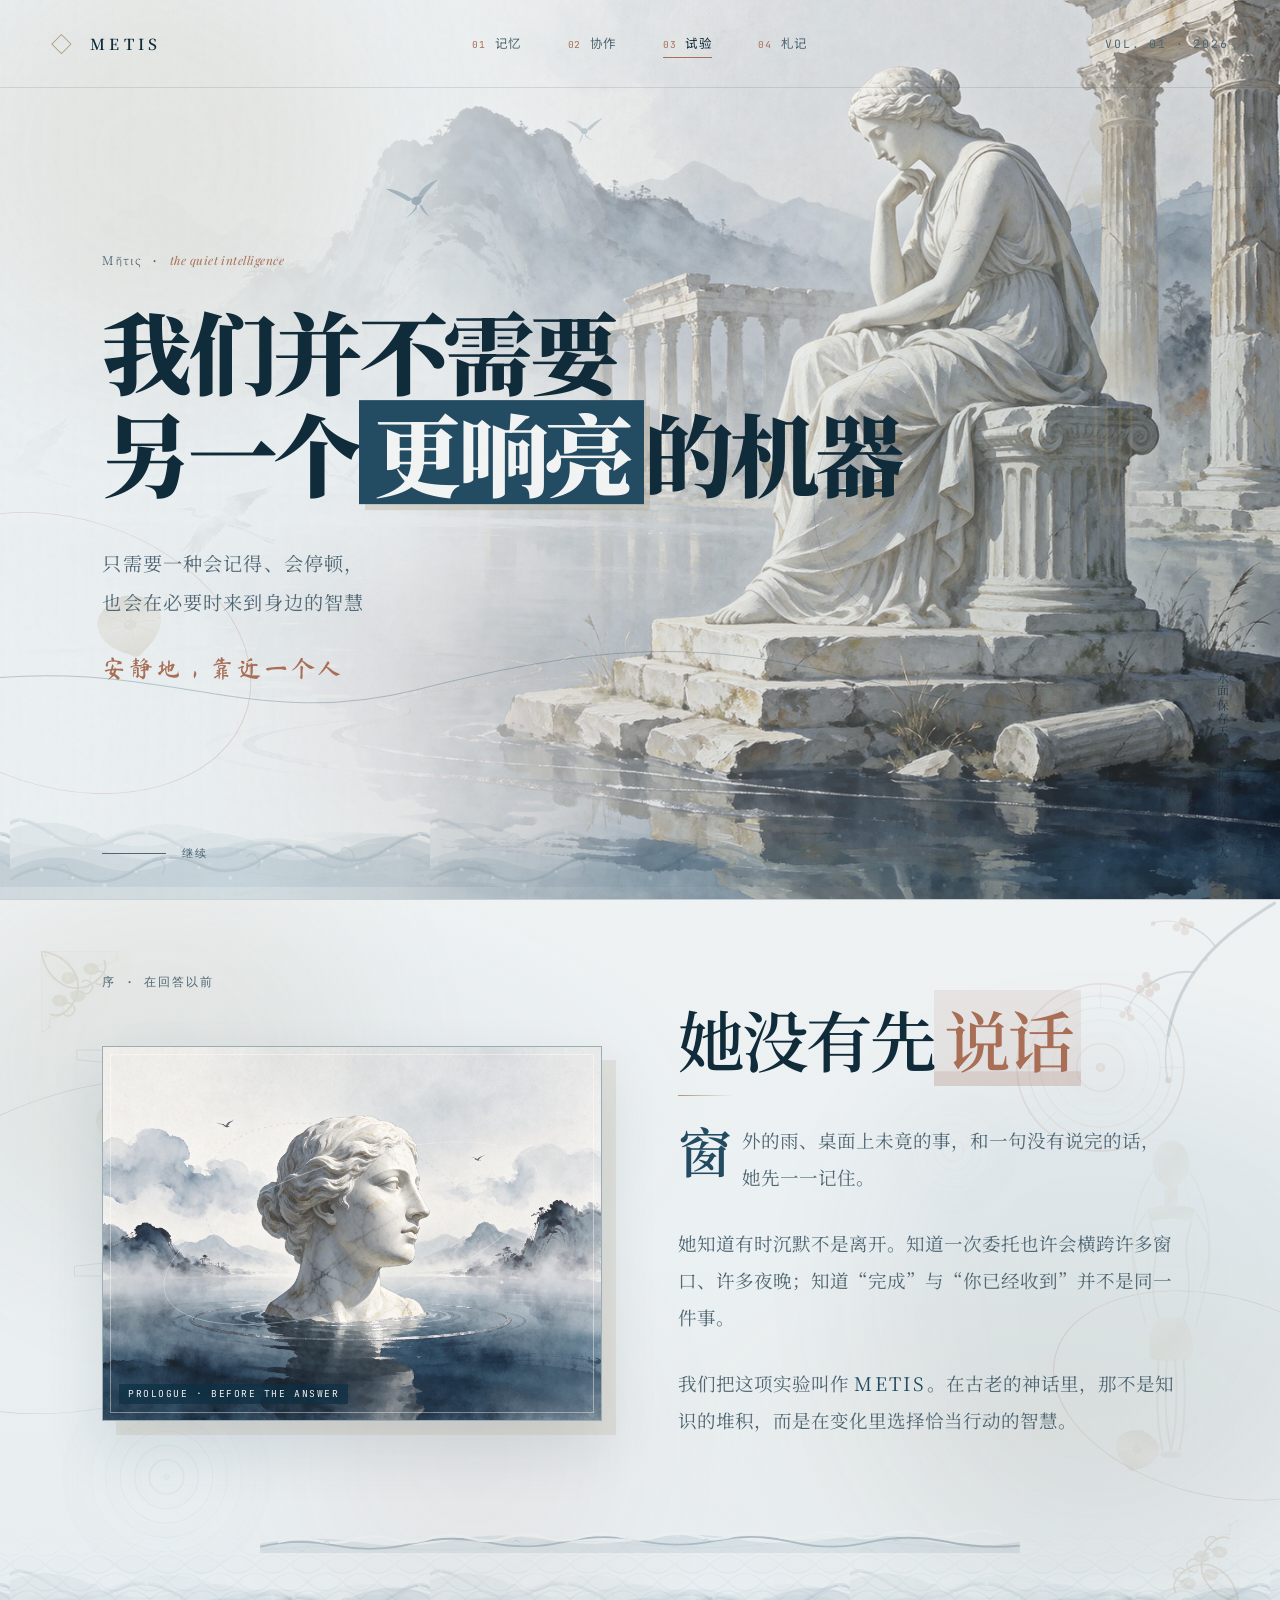
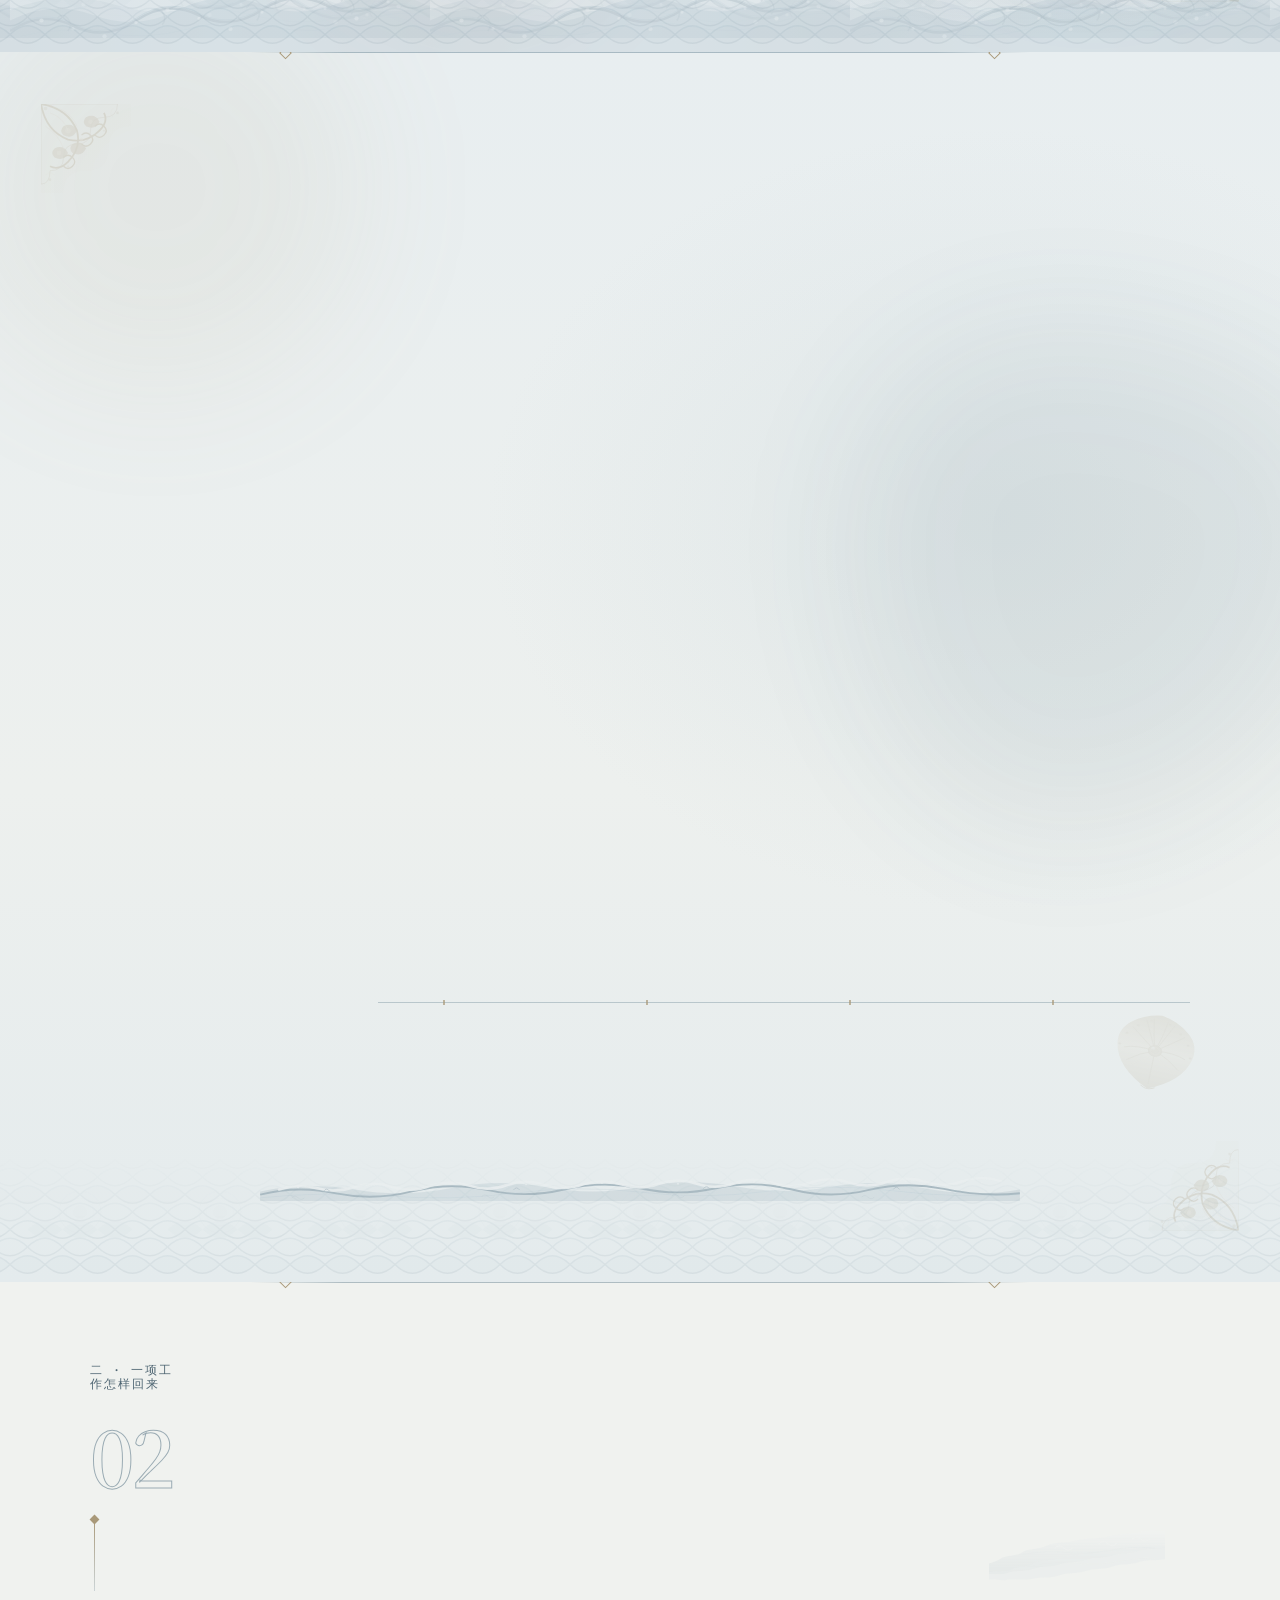
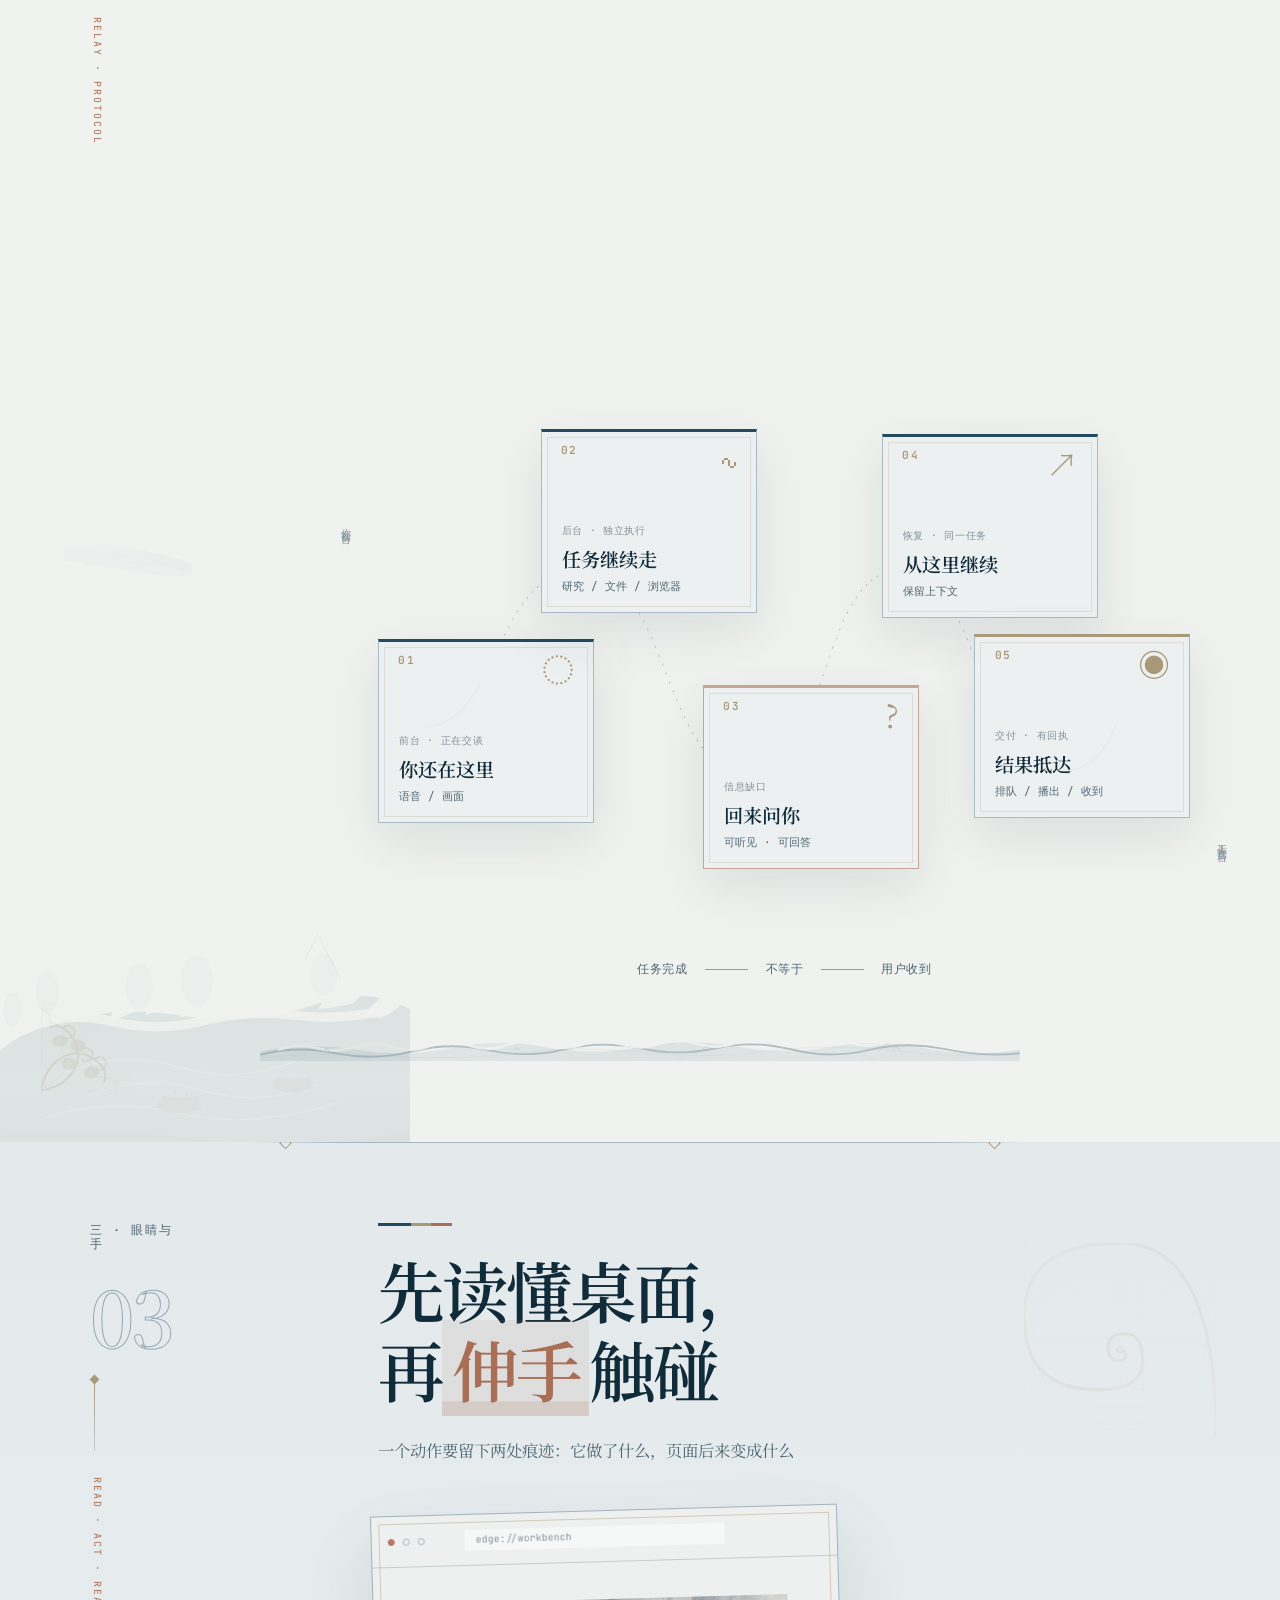
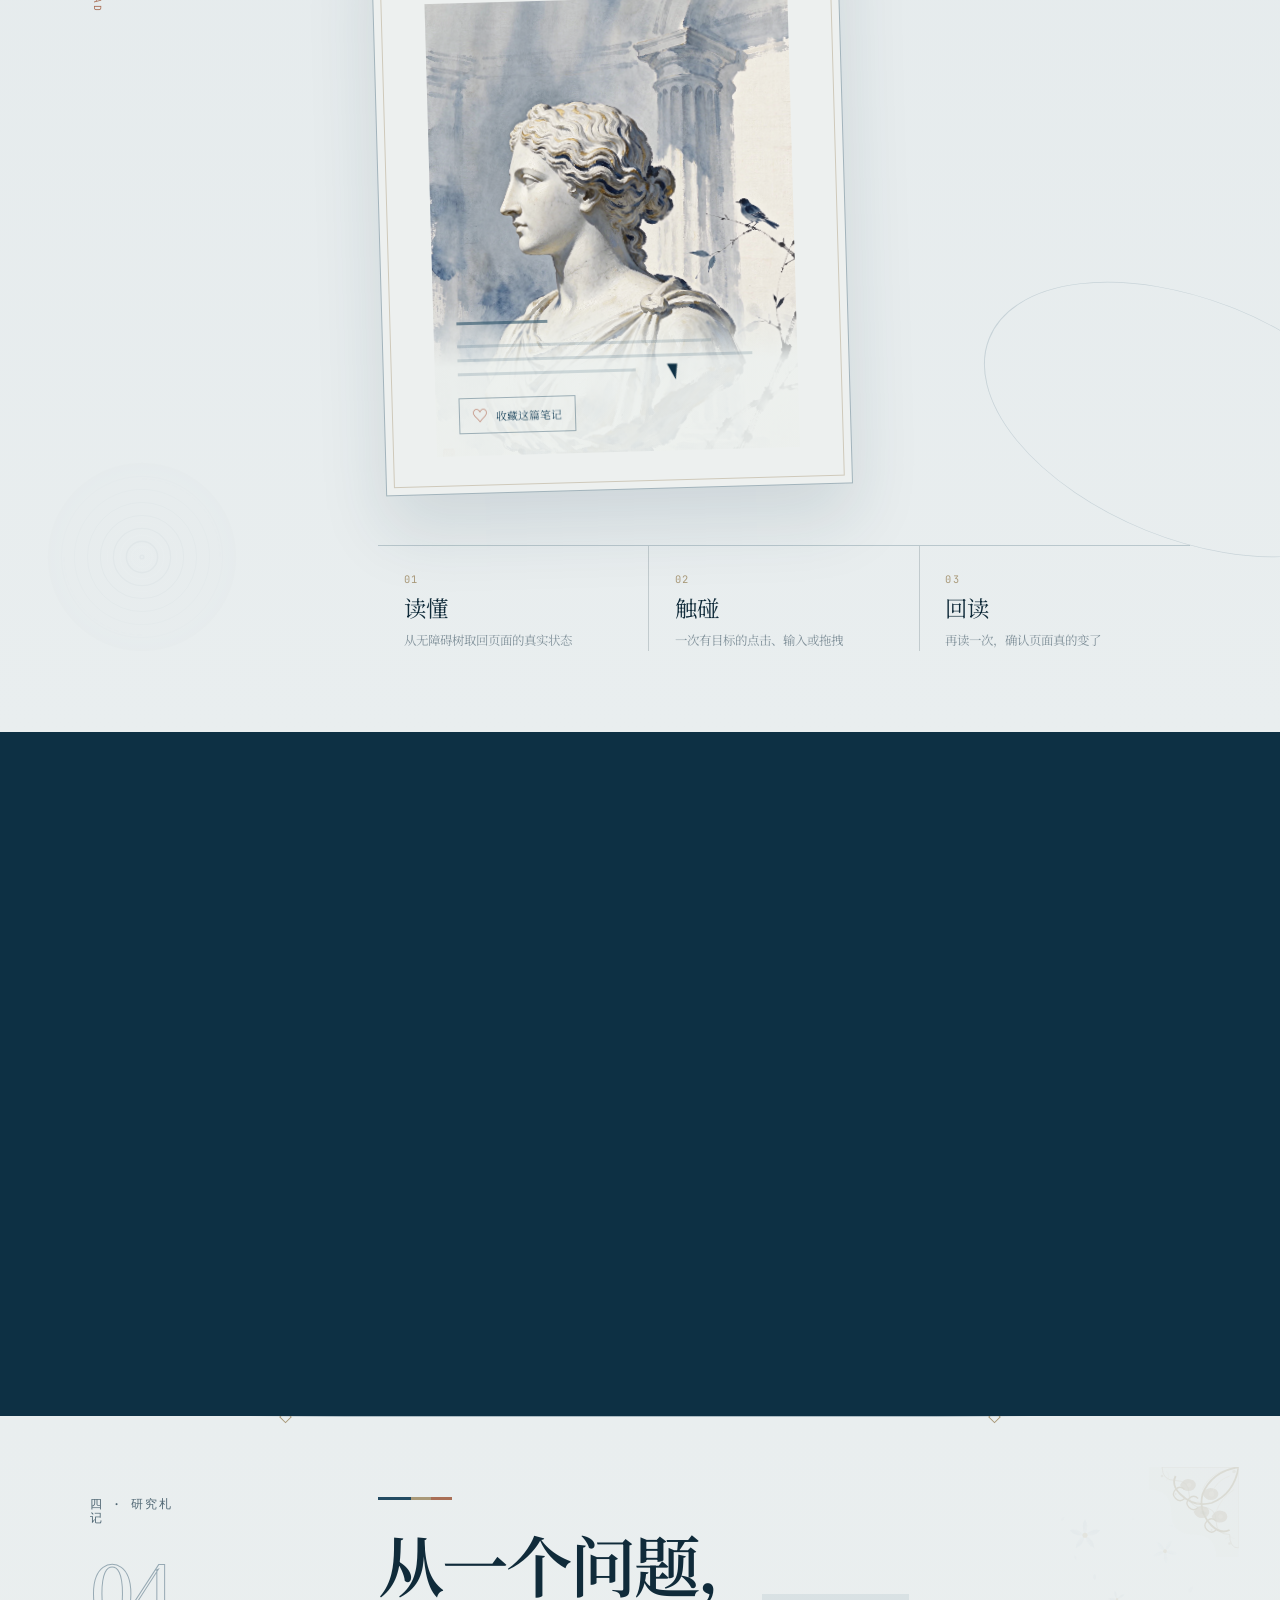
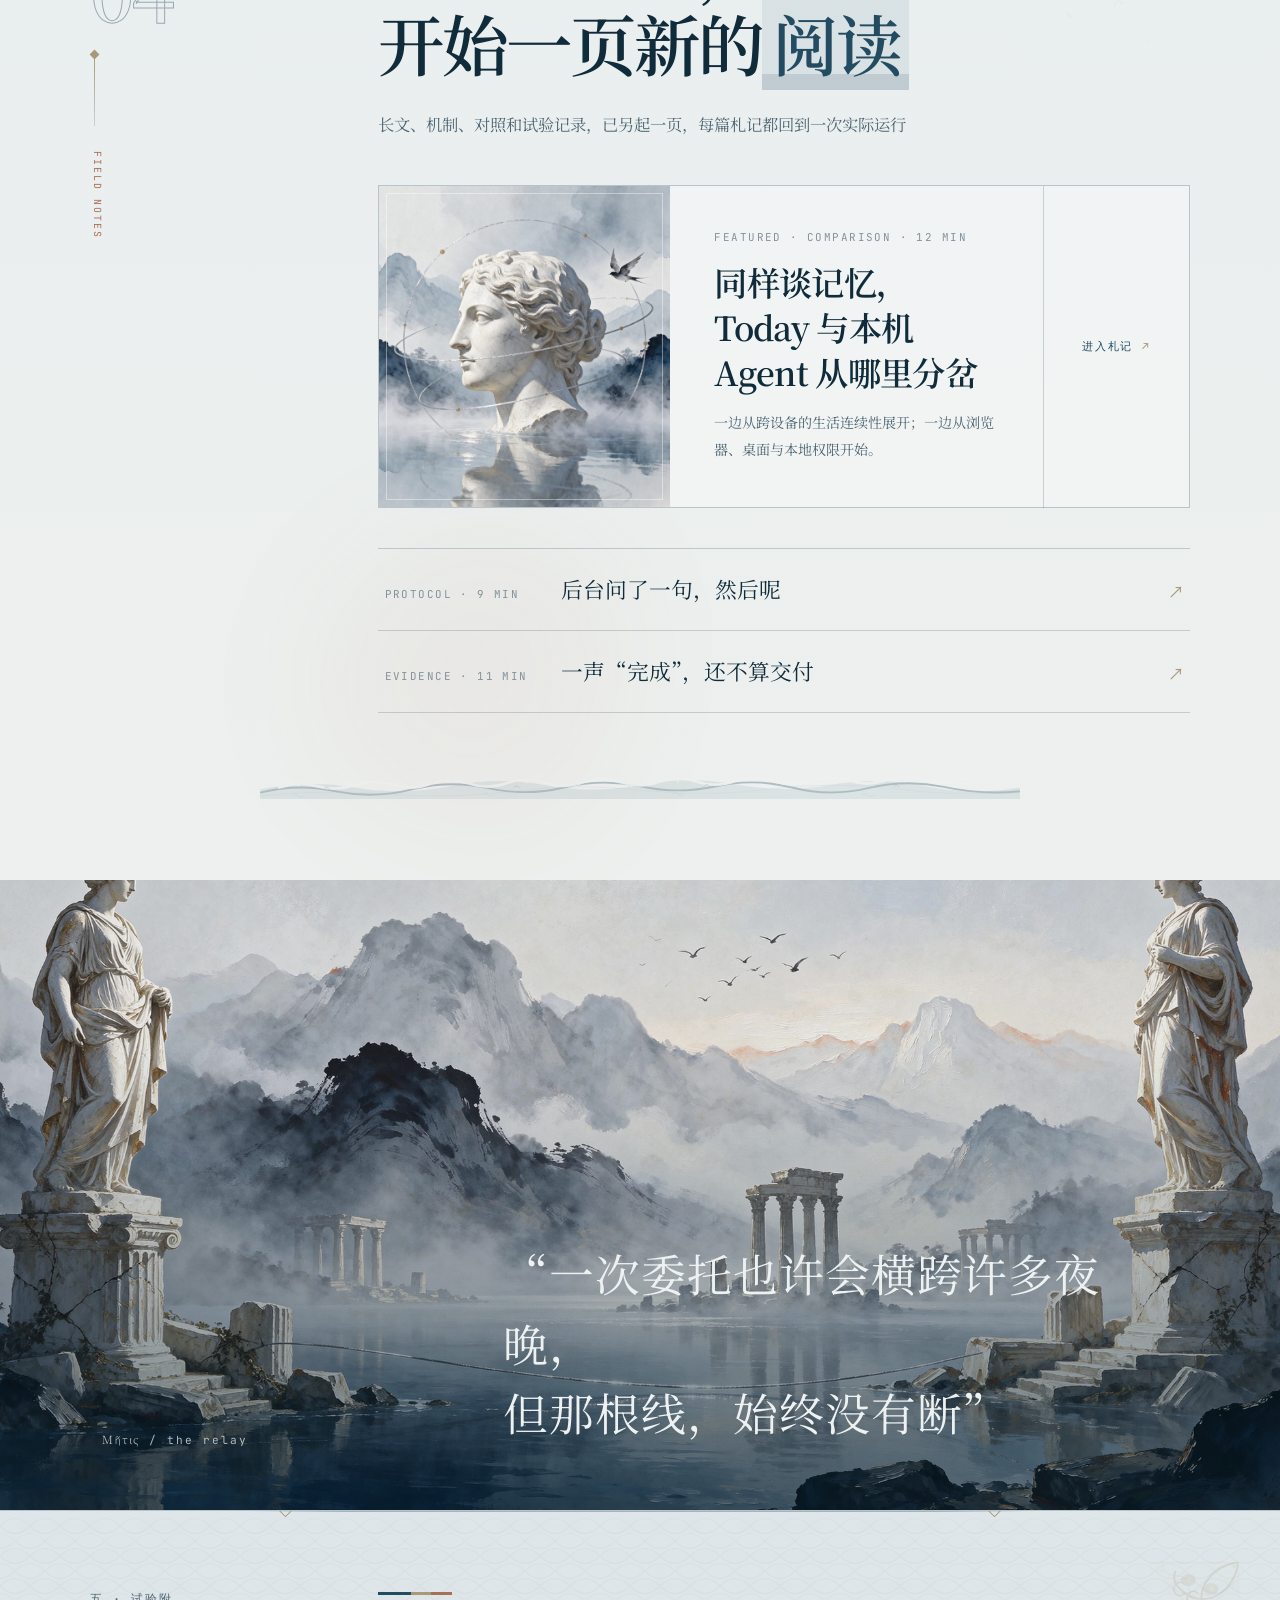
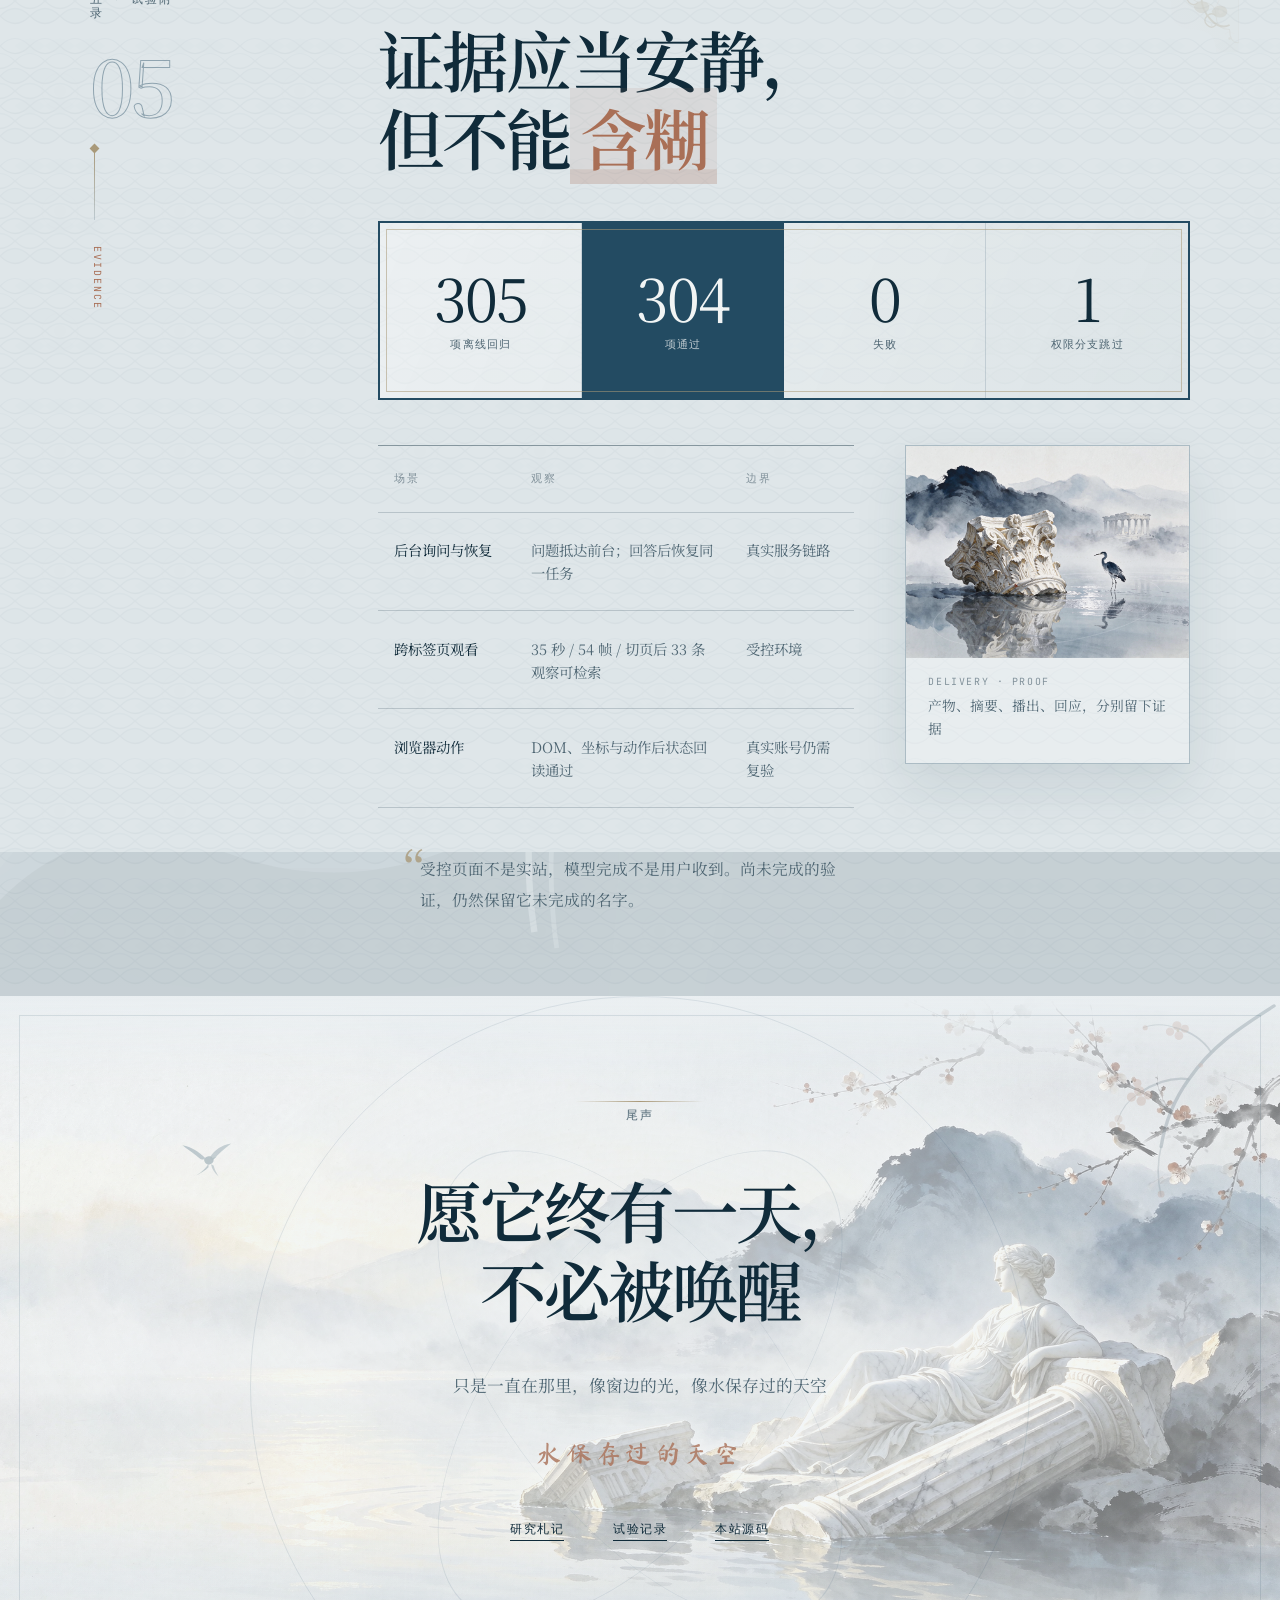
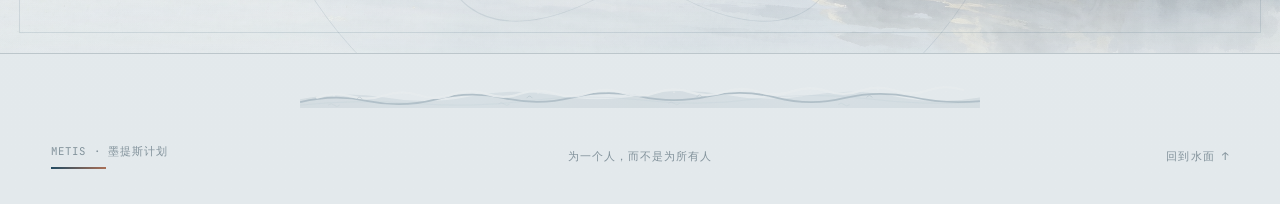
==== commit 539c1223: "best1" ====
--- a/index.html
+++ b/index.html
@@ -124,7 +124,7 @@
         <div class="prologue-copy reveal" data-reveal="right">
           <h2 id="prologue-title">她没有先<span class="title-clay">说话</span></h2>
           <div class="prose">
-            <p class="prose-lead">她先记住窗外的雨，桌面上未竟的事，和一句没有说完的话。</p>
+            <p class="prose-lead">窗外的雨、桌面上未竟的事，和一句没有说完的话，她先一一记住。</p>
             <p>她知道有时沉默不是离开。知道一次委托也许会横跨许多窗口、许多夜晚；知道“完成”与“你已经收到”并不是同一件事。</p>
             <p>我们把这项实验叫作 <em>METIS</em>。在古老的神话里，那不是知识的堆积，而是在变化里选择恰当行动的智慧。</p>
           </div>
@@ -466,17 +466,6 @@
       </div>
     </section>
 
-    <!-- ═══════════ 插页 · 静候 ═══════════ -->
-    <figure class="interlude interlude-still reveal" data-reveal="fade">
-      <div class="interlude-image" data-parallax>
-        <img src="./assets/metis-waiting.png" alt="旧藏画：沉思的石像静坐雾蓝水边，银线横过静水，远处断柱" loading="lazy">
-      </div>
-      <figcaption>
-        <span><i class="greek">Μῆτις</i> / still water</span>
-        <blockquote>“她先听见水的声音，<br>然后才想起自己为什么停在那里”</blockquote>
-      </figcaption>
-    </figure>
-
     <!-- ═══════════ 尾声 ═══════════ -->
     <section class="epilogue" aria-labelledby="epilogue-title">
       <div class="epilogue-bg" aria-hidden="true">
--- a/style.css
+++ b/style.css
@@ -604,7 +604,19 @@
   z-index: 1; pointer-events: none;
 }
 .prologue-copy { width: 100%; min-width: 0; }
-.prologue-copy .prose { padding-top: .6rem; }
+.prologue-copy .prose { padding-top: 1.6rem; }
+.prologue h2 {
+  text-wrap: balance;
+  max-width: 10em;
+  padding-bottom: 1.15rem;
+  position: relative;
+}
+.prologue h2::after {
+  content: "";
+  position: absolute; left: 0; bottom: 0;
+  width: 3.4rem; height: 1px;
+  background: linear-gradient(90deg, var(--old-gold), transparent);
+}
 .prologue h2,
 .section-intro h2,
 .blog-outro h2,
@@ -621,7 +633,7 @@
   float: left;
   margin: .12em .18em 0 0;
   color: var(--blue);
-  font: 600 3.4em/0.82 var(--serif);
+  font: 600 2.9em/0.82 var(--serif);
 }
 
 /* ============================================================
@@ -1065,19 +1077,13 @@
 .interlude { margin: 0; position: relative; min-height: 76vh; overflow: hidden; background: var(--blue-deep); }
 .interlude-image { position: absolute; inset: -8%; }
 .interlude-image img { width: 100%; height: 100%; object-fit: cover; object-position: center; filter: brightness(.92) saturate(.92) contrast(1.02); }
-.interlude::after { content: ""; position: absolute; inset: 0; background: linear-gradient(180deg, rgba(7,33,48,.04) 26%, rgba(7,33,48,.28) 58%, rgba(7,33,48,.66)); }
+.interlude::after { content: ""; position: absolute; inset: 0; background: linear-gradient(180deg, rgba(7,33,48,.05) 20%, rgba(7,33,48,.34) 55%, rgba(7,33,48,.68)); }
 .interlude figcaption { position: absolute; z-index: 1; left: clamp(1.5rem, 8vw, 9rem); right: clamp(1.5rem, 8vw, 9rem); bottom: 10%; color: #edf1f2; display: grid; grid-template-columns: 1fr 2fr; gap: 4rem; align-items: end; }
 .interlude figcaption span { font: .7rem/1 var(--mono); letter-spacing: .18em; opacity: .72; }
 .interlude blockquote { margin: 0; font: 400 clamp(1.8rem, 3.5vw, 3.4rem)/1.55 var(--serif); letter-spacing: .02em; }
 .interlude-relay { min-height: 70vh; }
 .interlude-relay .interlude-image img { filter: brightness(.95) saturate(.92) contrast(1.01); }
 .interlude-relay::after { background: linear-gradient(180deg, rgba(7,33,48,.03) 26%, rgba(7,33,48,.24) 58%, rgba(7,33,48,.6)); }
-
-/* 旧藏潮汐插页：更短，题跋落在左侧空雾处 */
-.interlude-still { min-height: 58vh; }
-.interlude-still .interlude-image img { filter: brightness(.95) saturate(.88) contrast(1.02); object-position: 72% center; }
-.interlude-still figcaption { grid-template-columns: 1fr; gap: 1.4rem; justify-items: start; }
-.interlude-still blockquote { font-size: clamp(1.6rem, 3vw, 2.6rem); }
 
 /* ============================================================
    四 · 札记入口
@@ -1193,7 +1199,7 @@
 }
 .ledger { border-top: 1px solid rgba(16,43,58,.42); }
 .ledger-row {
-  display: grid; grid-template-columns: 1fr 2fr 1fr; gap: 2rem;
+  display: grid; grid-template-columns: 1.15fr 2fr 1fr; gap: 2rem;
   padding: 1.6rem 1rem; border-bottom: 1px solid var(--hairline);
   color: var(--ink-soft); font: .9rem/1.6 var(--serif);
   transition: background .4s ease, padding-left .5s var(--ease);
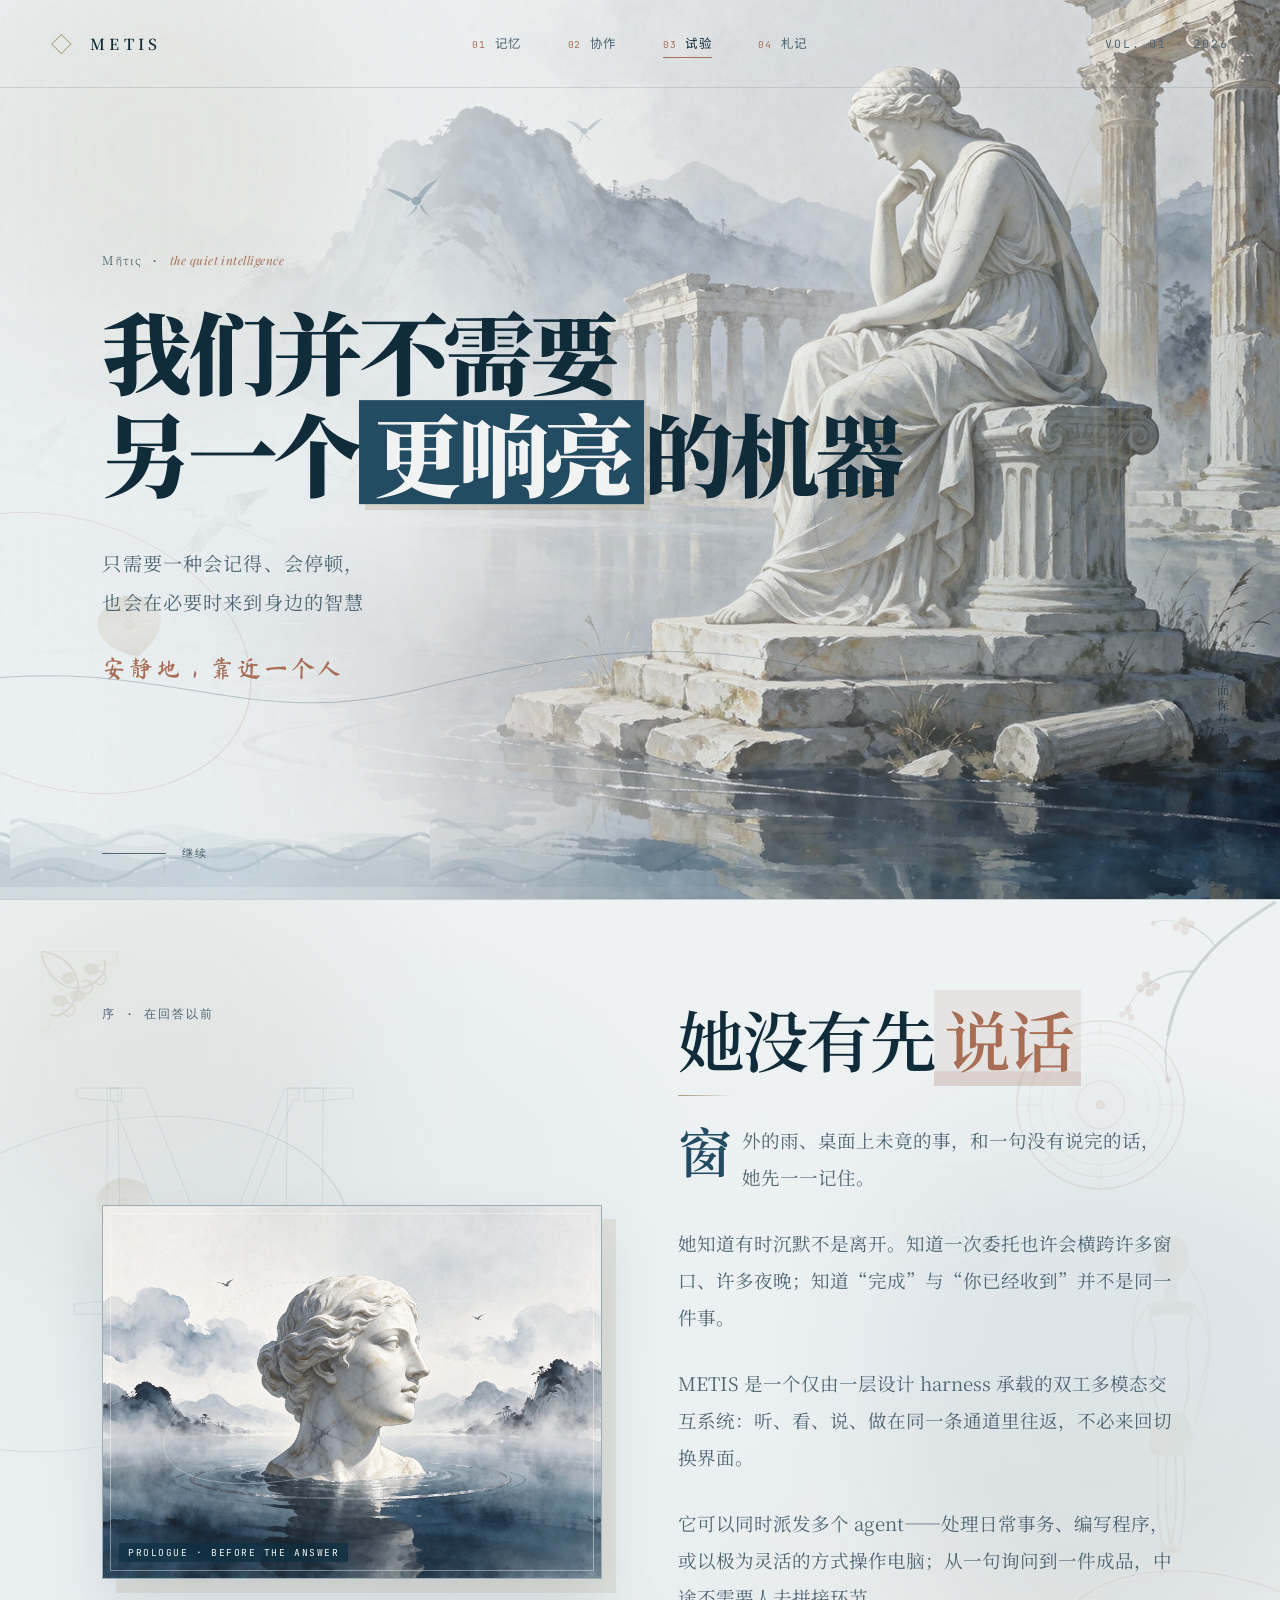
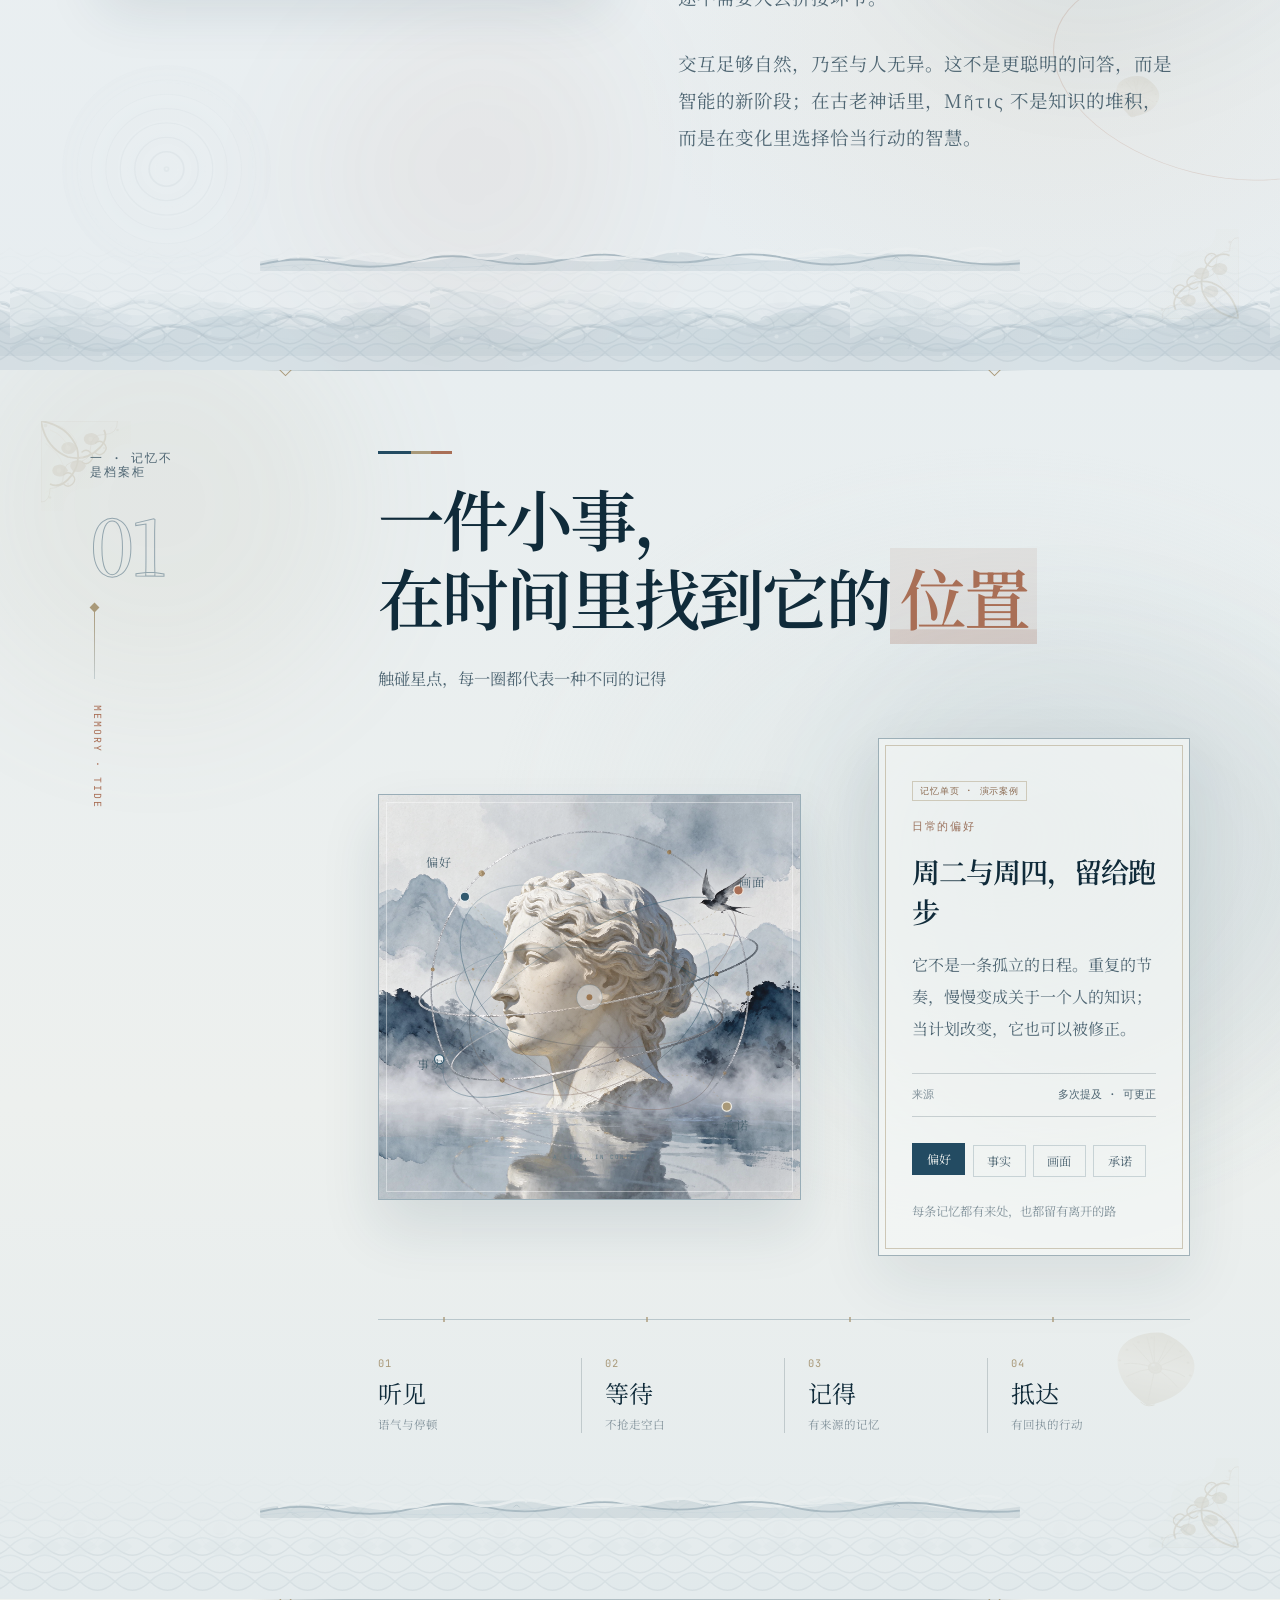
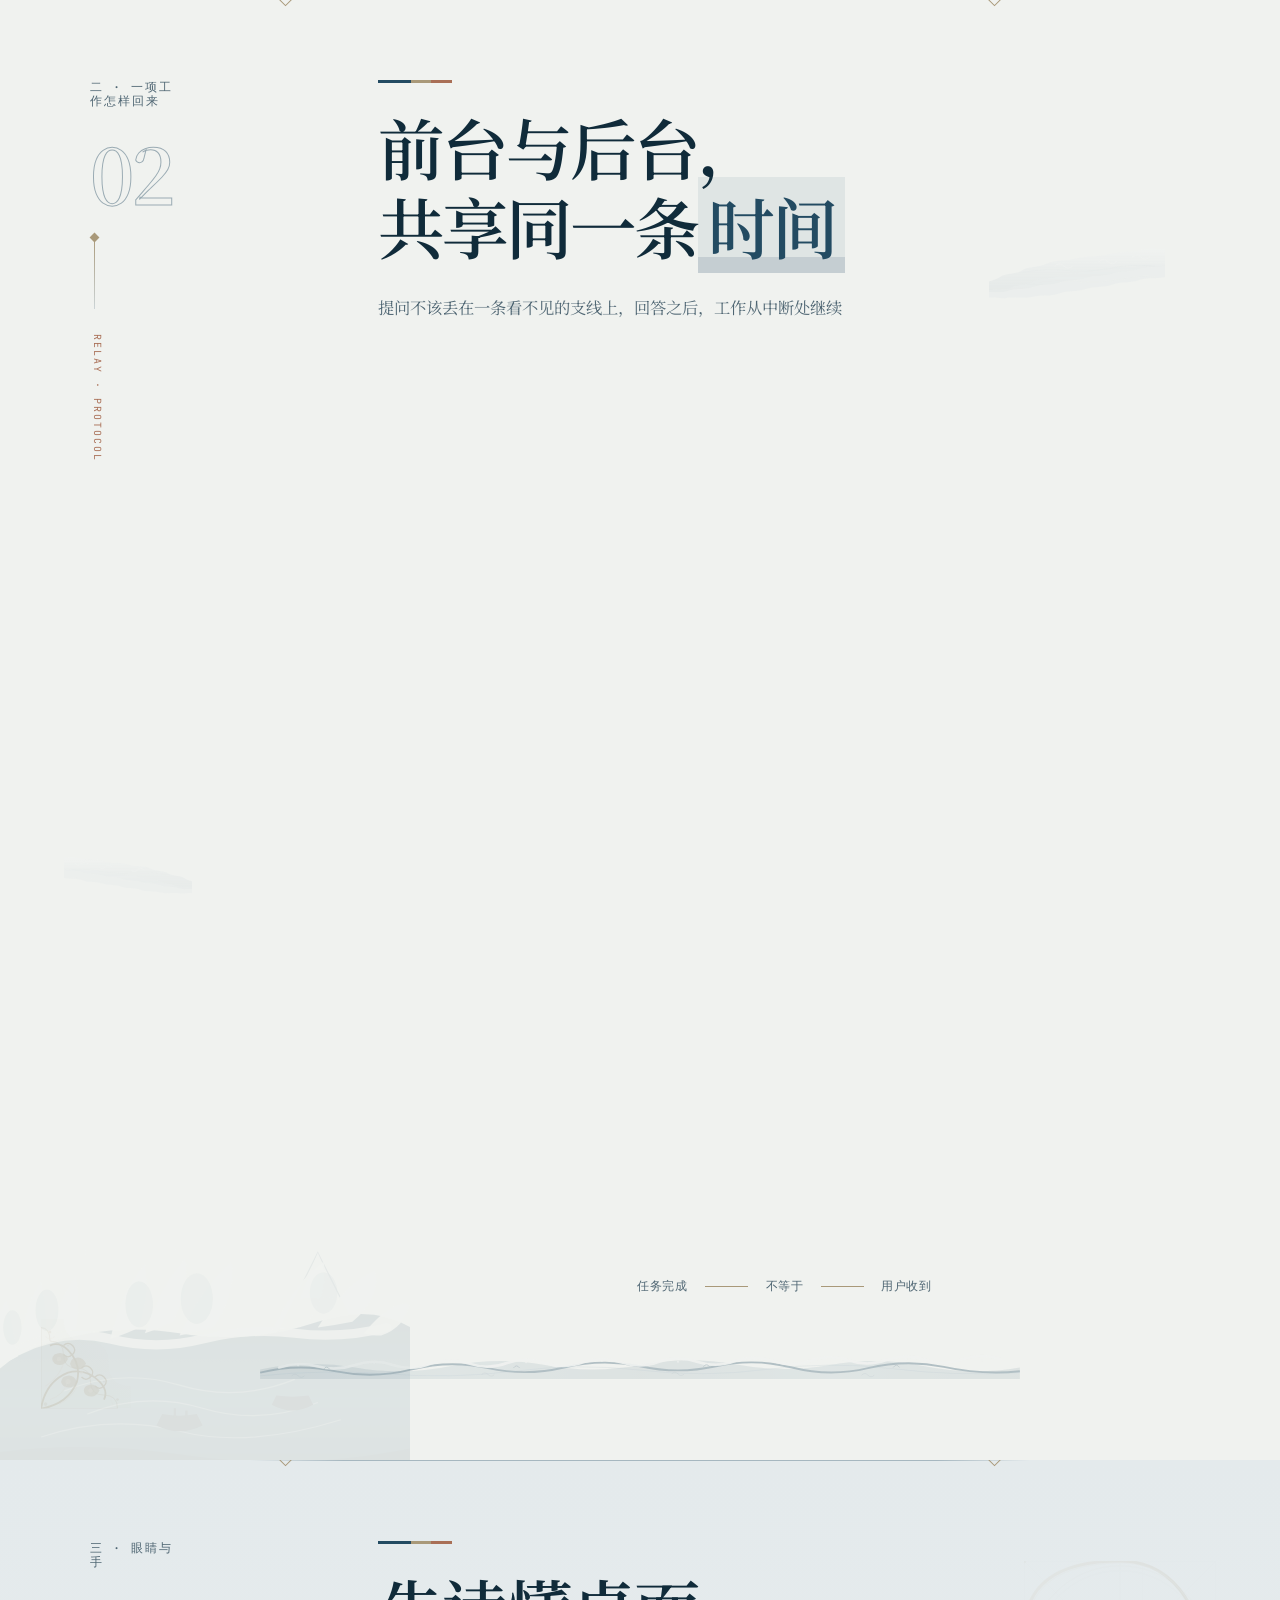
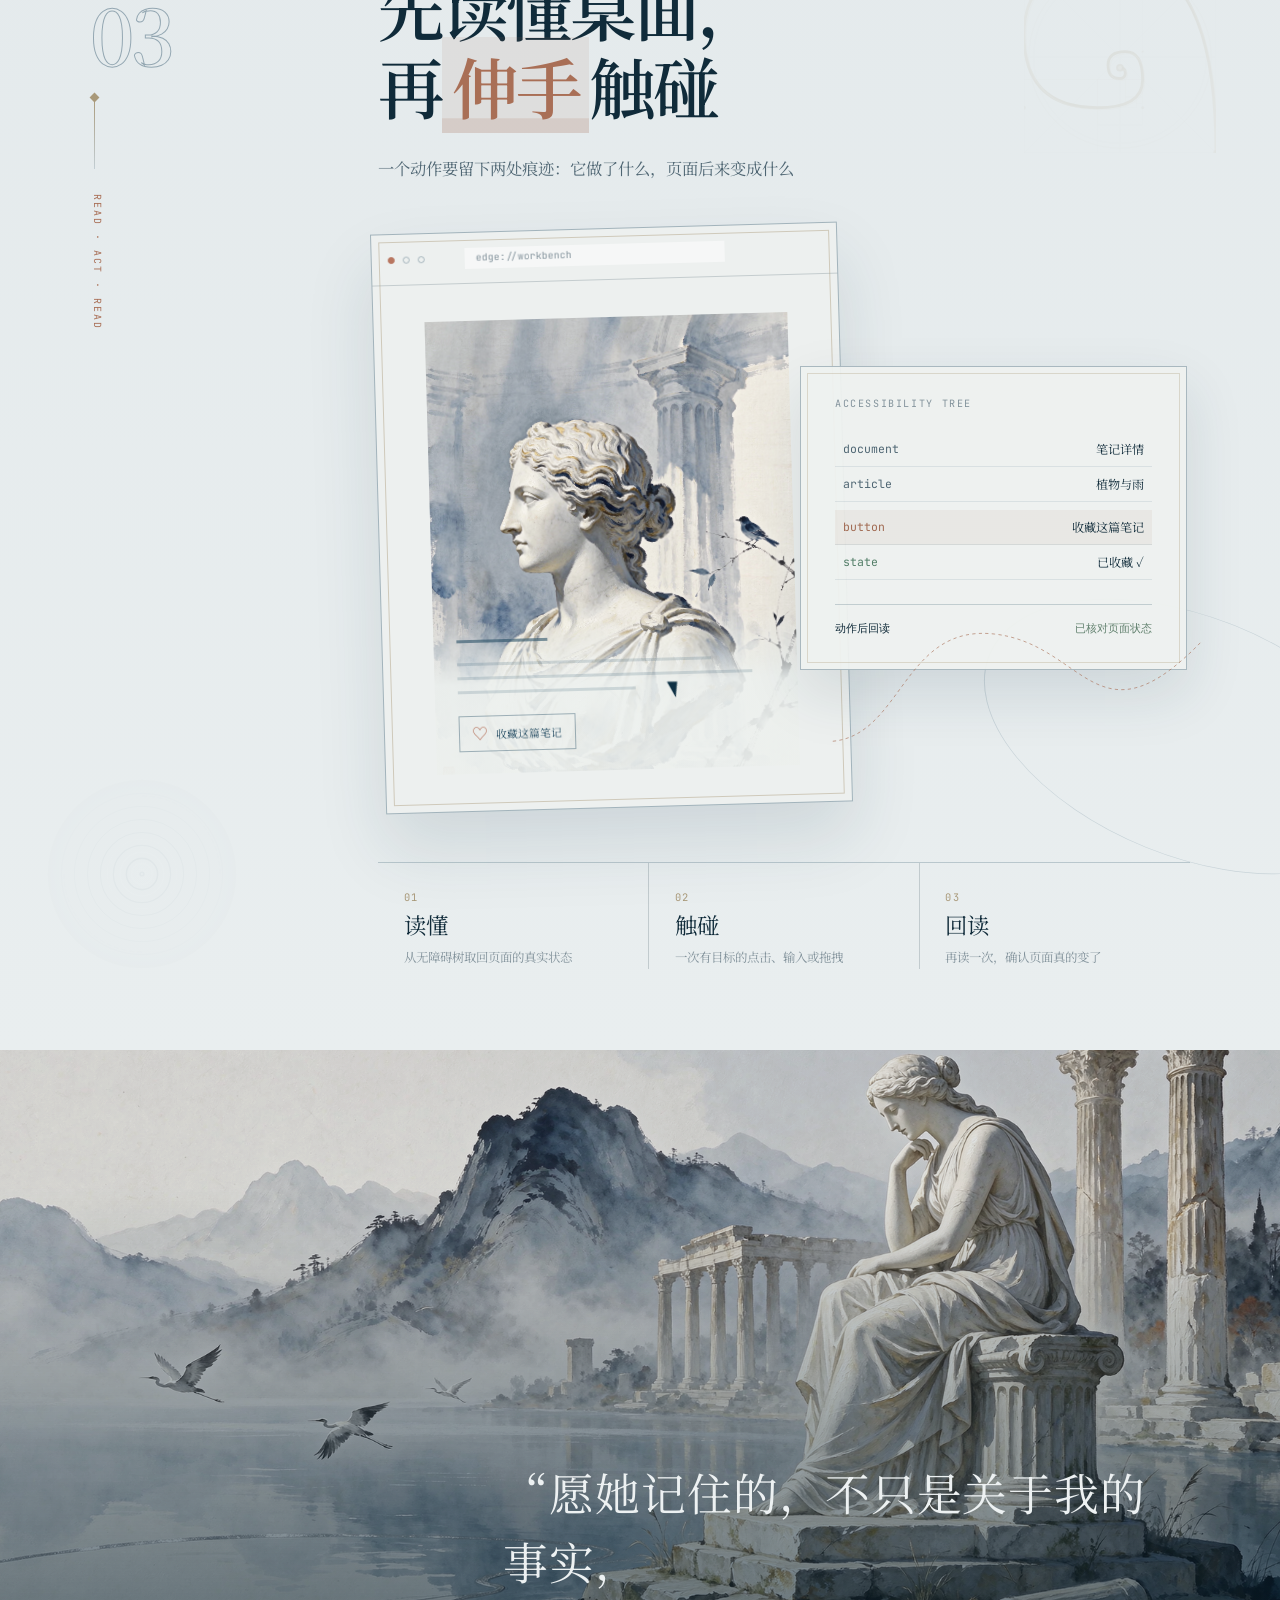
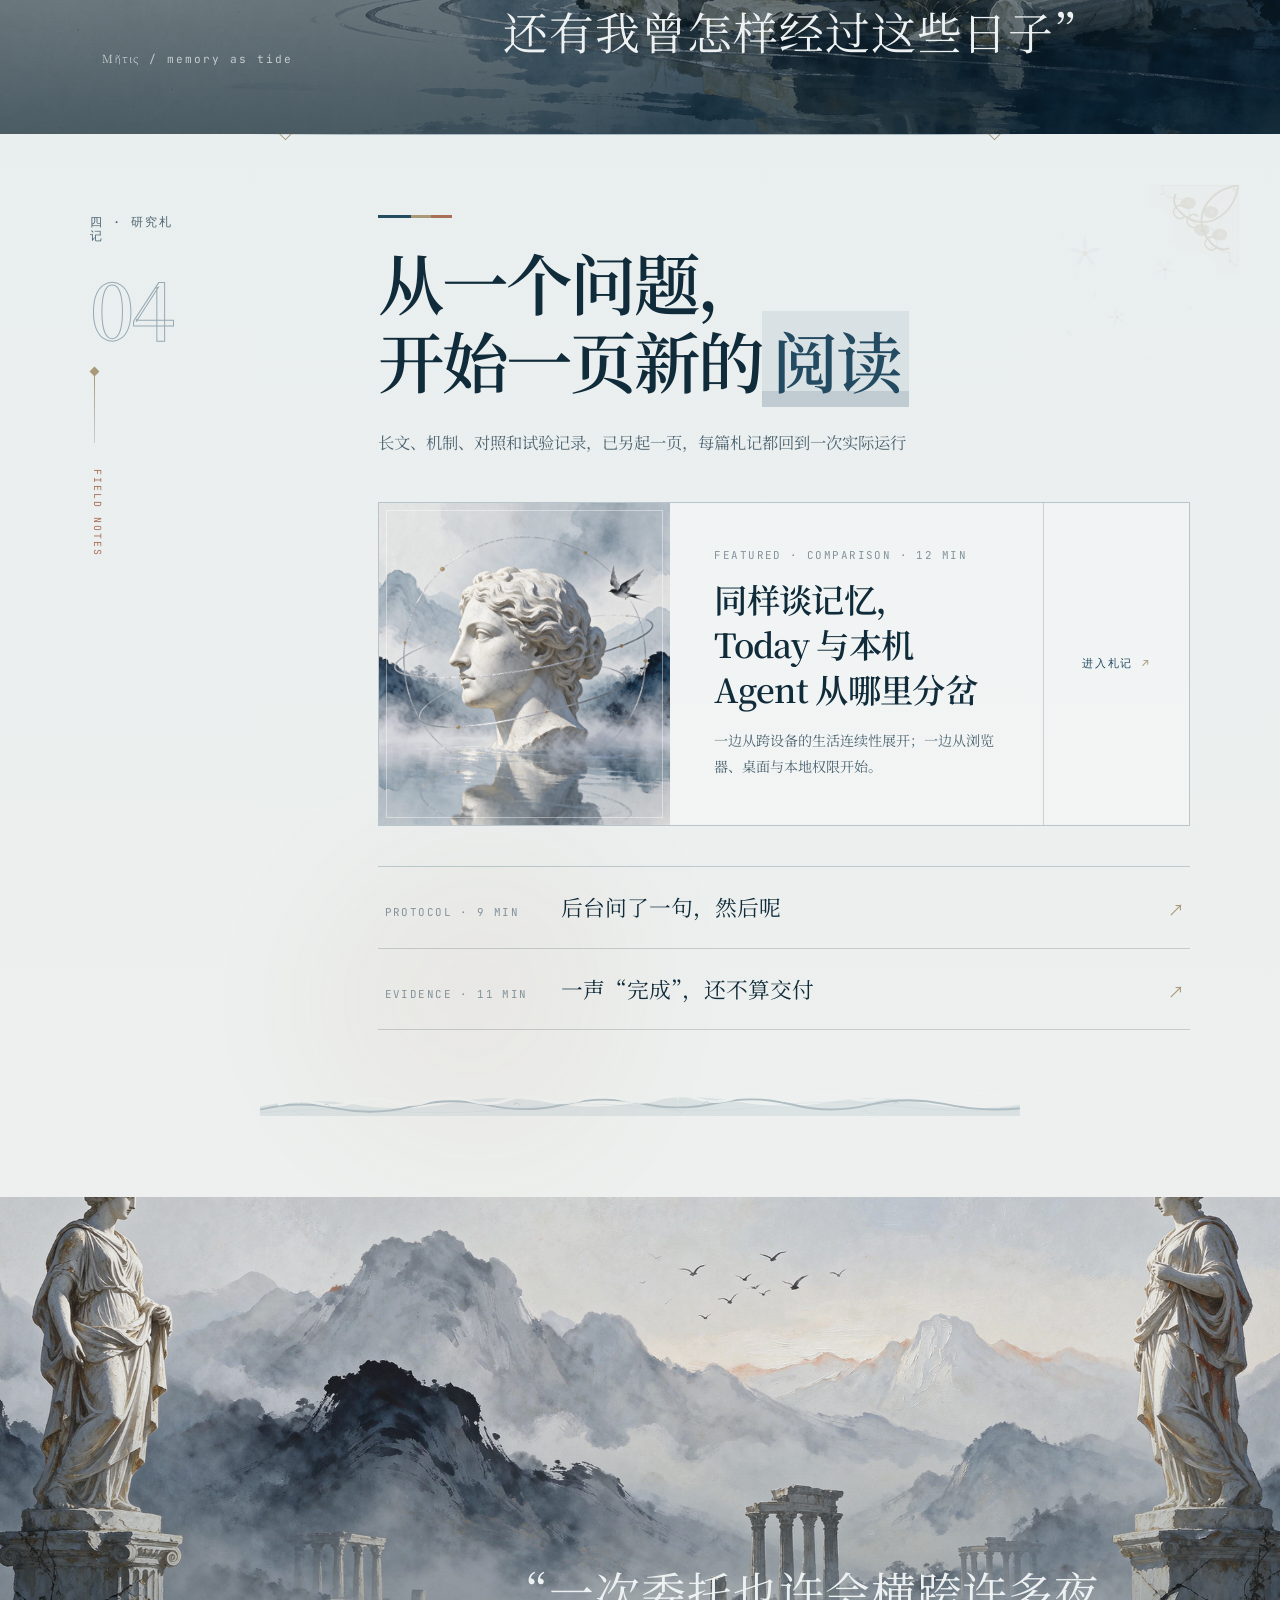
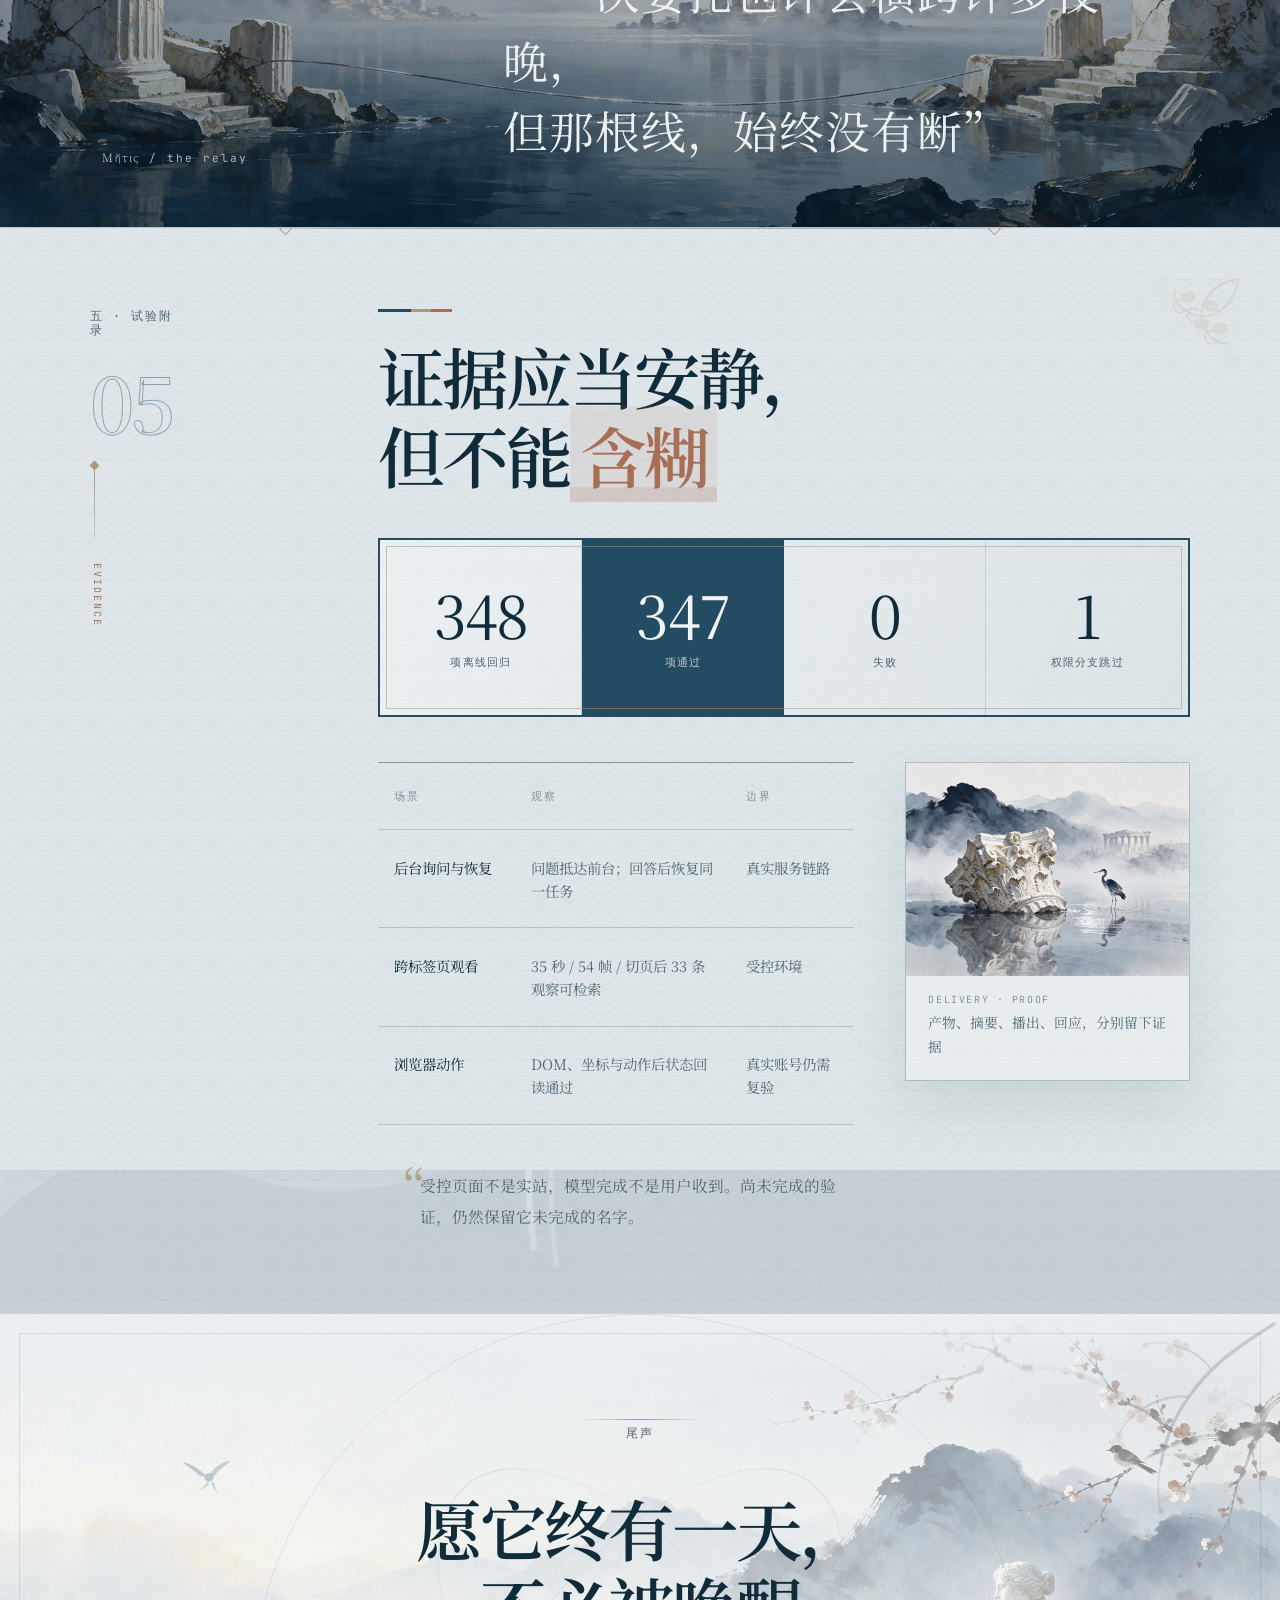
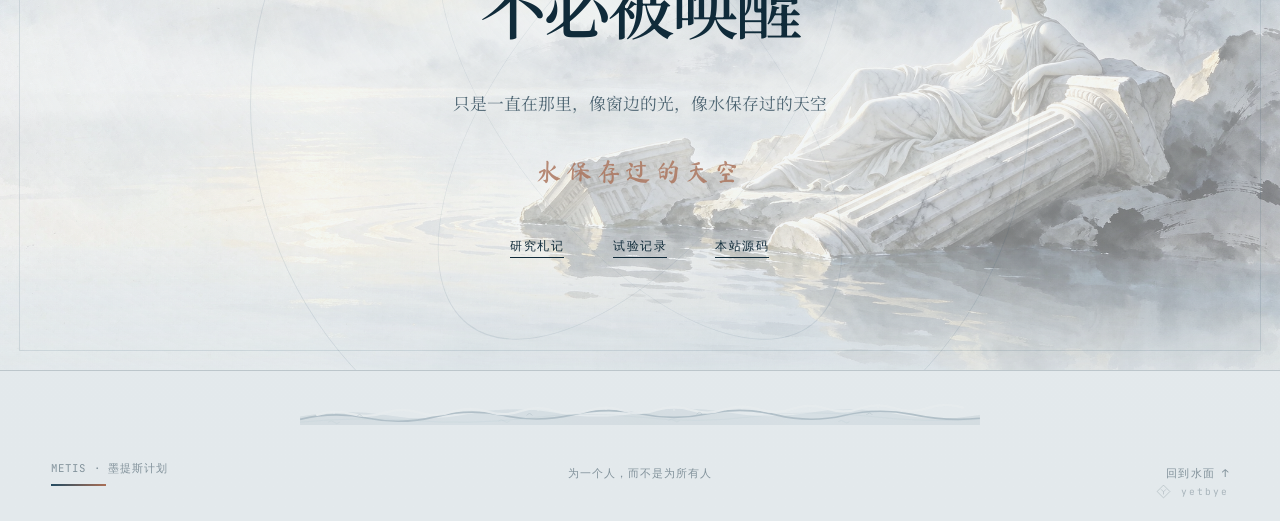
==== commit 2f9e0270: "base add intro" ====
--- a/index.html
+++ b/index.html
@@ -126,7 +126,9 @@
           <div class="prose">
             <p class="prose-lead">窗外的雨、桌面上未竟的事，和一句没有说完的话，她先一一记住。</p>
             <p>她知道有时沉默不是离开。知道一次委托也许会横跨许多窗口、许多夜晚；知道“完成”与“你已经收到”并不是同一件事。</p>
-            <p>我们把这项实验叫作 <em>METIS</em>。在古老的神话里，那不是知识的堆积，而是在变化里选择恰当行动的智慧。</p>
+            <p>METIS 是一个仅由一层设计 harness 承载的双工多模态交互系统：听、看、说、做在同一条通道里往返，不必来回切换界面。</p>
+            <p>它可以同时派发多个 agent——处理日常事务、编写程序，或以极为灵活的方式操作电脑；从一句询问到一件成品，中途不需要人去拼接环节。</p>
+            <p>交互足够自然，乃至与人无异。这不是更聪明的问答，而是智能的新阶段；在古老神话里，<i class="greek">Μῆτις</i> 不是知识的堆积，而是在变化里选择恰当行动的智慧。</p>
           </div>
         </div>
       </div>
@@ -495,6 +497,13 @@
       <span>为一个人，而不是为所有人</span>
       <a href="#top">回到水面 ↑</a>
     </div>
+    <span class="footer-sign" aria-label="yetbye">
+      <svg viewBox="0 0 32 32" width="17" height="17" fill="none" stroke="currentColor" stroke-width="1.1" stroke-linejoin="round" aria-hidden="true">
+        <rect x="7.5" y="7.5" width="17" height="17" transform="rotate(45 16 16)"/>
+        <path d="M11.5 12 L16 16.5 L20.5 12 M16 16.5 V21.5"/>
+      </svg>
+      <span>yetbye</span>
+    </span>
   </footer>
 </body>
 </html>
--- a/style.css
+++ b/style.css
@@ -1329,6 +1329,15 @@
 .footer-row > span:nth-child(2) { text-align: center; }
 .footer-row a { justify-self: end; transition: color .3s ease; }
 .footer-row a:hover { color: var(--ink); }
+
+.footer-sign {
+  position: absolute; right: clamp(1.5rem, 4vw, 4.5rem); bottom: 1.3rem;
+  display: inline-flex; align-items: center; gap: .55rem;
+  color: var(--ink-faint); opacity: .6;
+  font: .6rem/1 var(--mono); letter-spacing: .2em;
+  transition: opacity .3s ease, color .3s ease;
+}
+.footer-sign:hover { opacity: 1; color: var(--ink); }
 
 /* ============================================================
    入场动效（reveal 变体 / stagger / draw / count）
@@ -1793,6 +1802,7 @@
   .footer-row { grid-template-columns: 1fr; padding-top: 2rem; padding-bottom: 2rem; text-align: center; }
   .footer-brand { align-items: center; }
   .footer-row a { justify-self: center; }
+  .footer-sign { position: static; width: 100%; justify-content: center; margin: .2rem 0 1.6rem; }
 }
 
 @media (max-width: 560px) {
